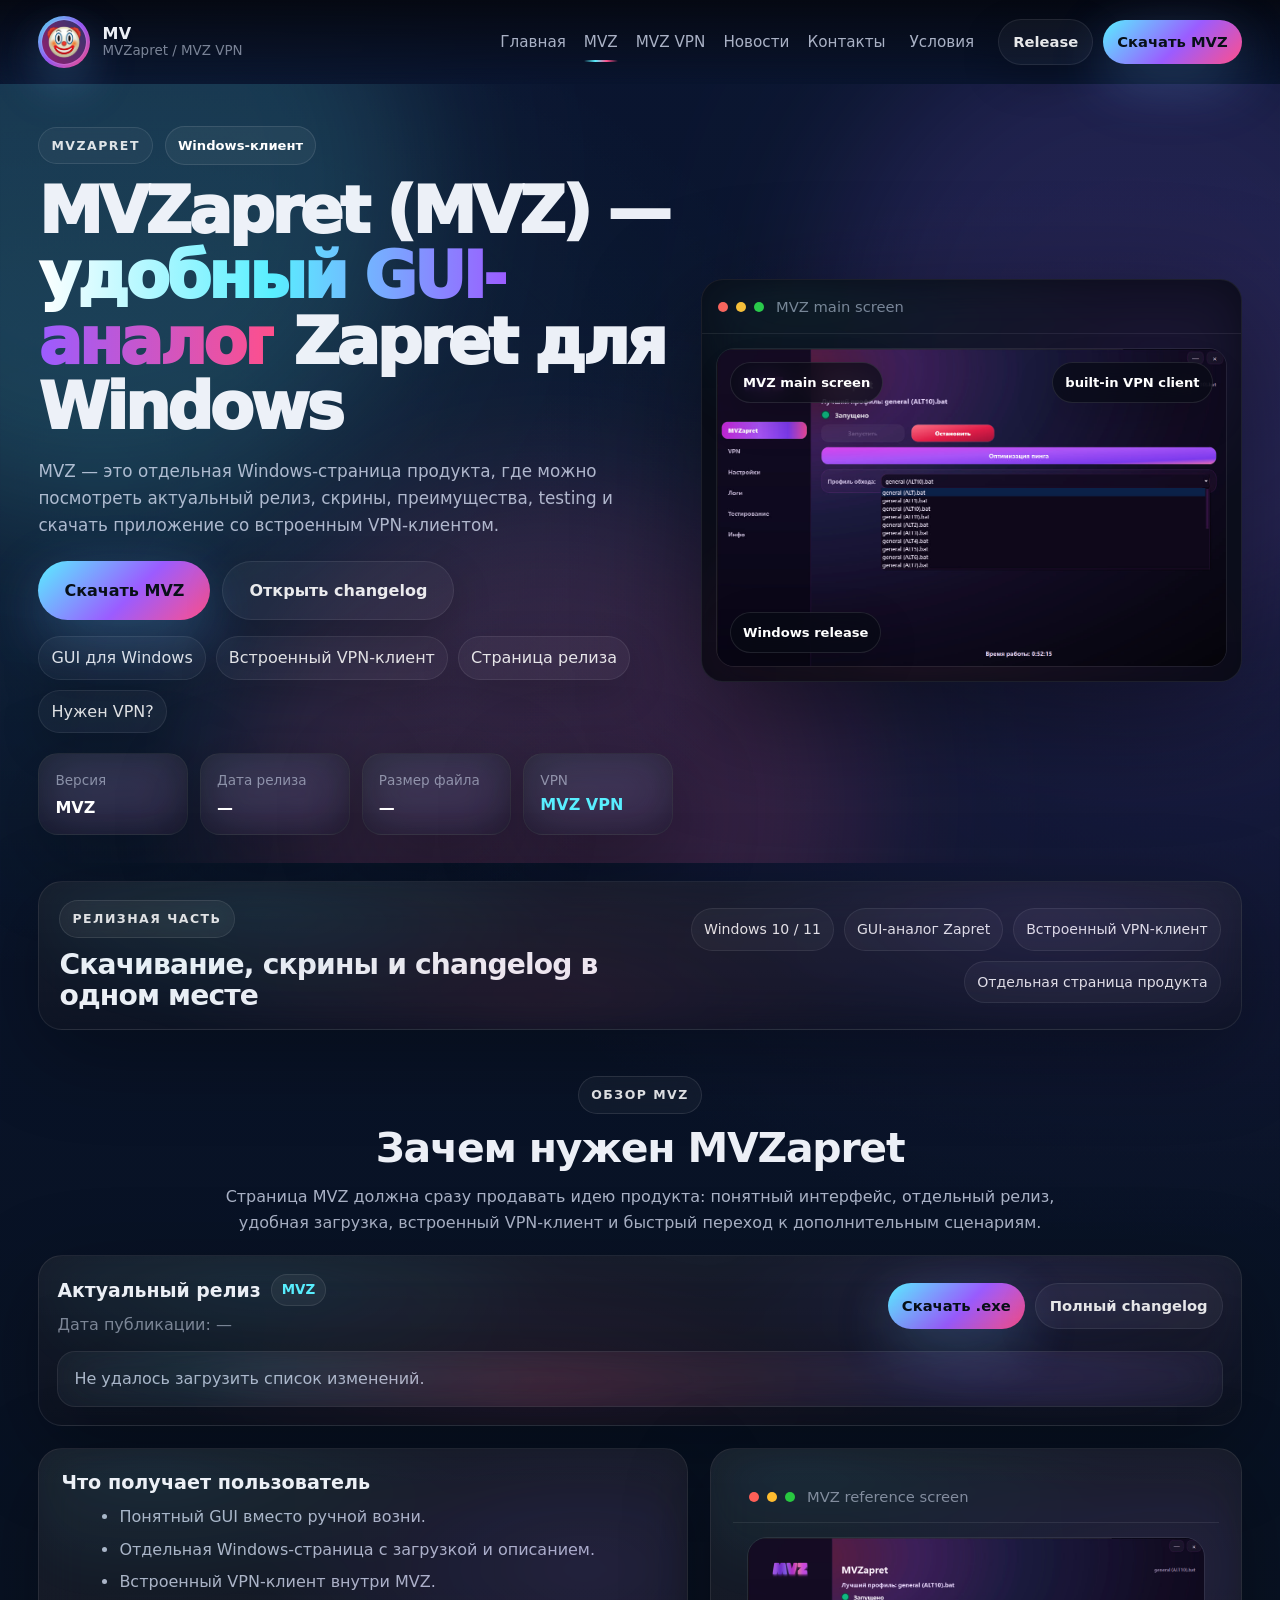
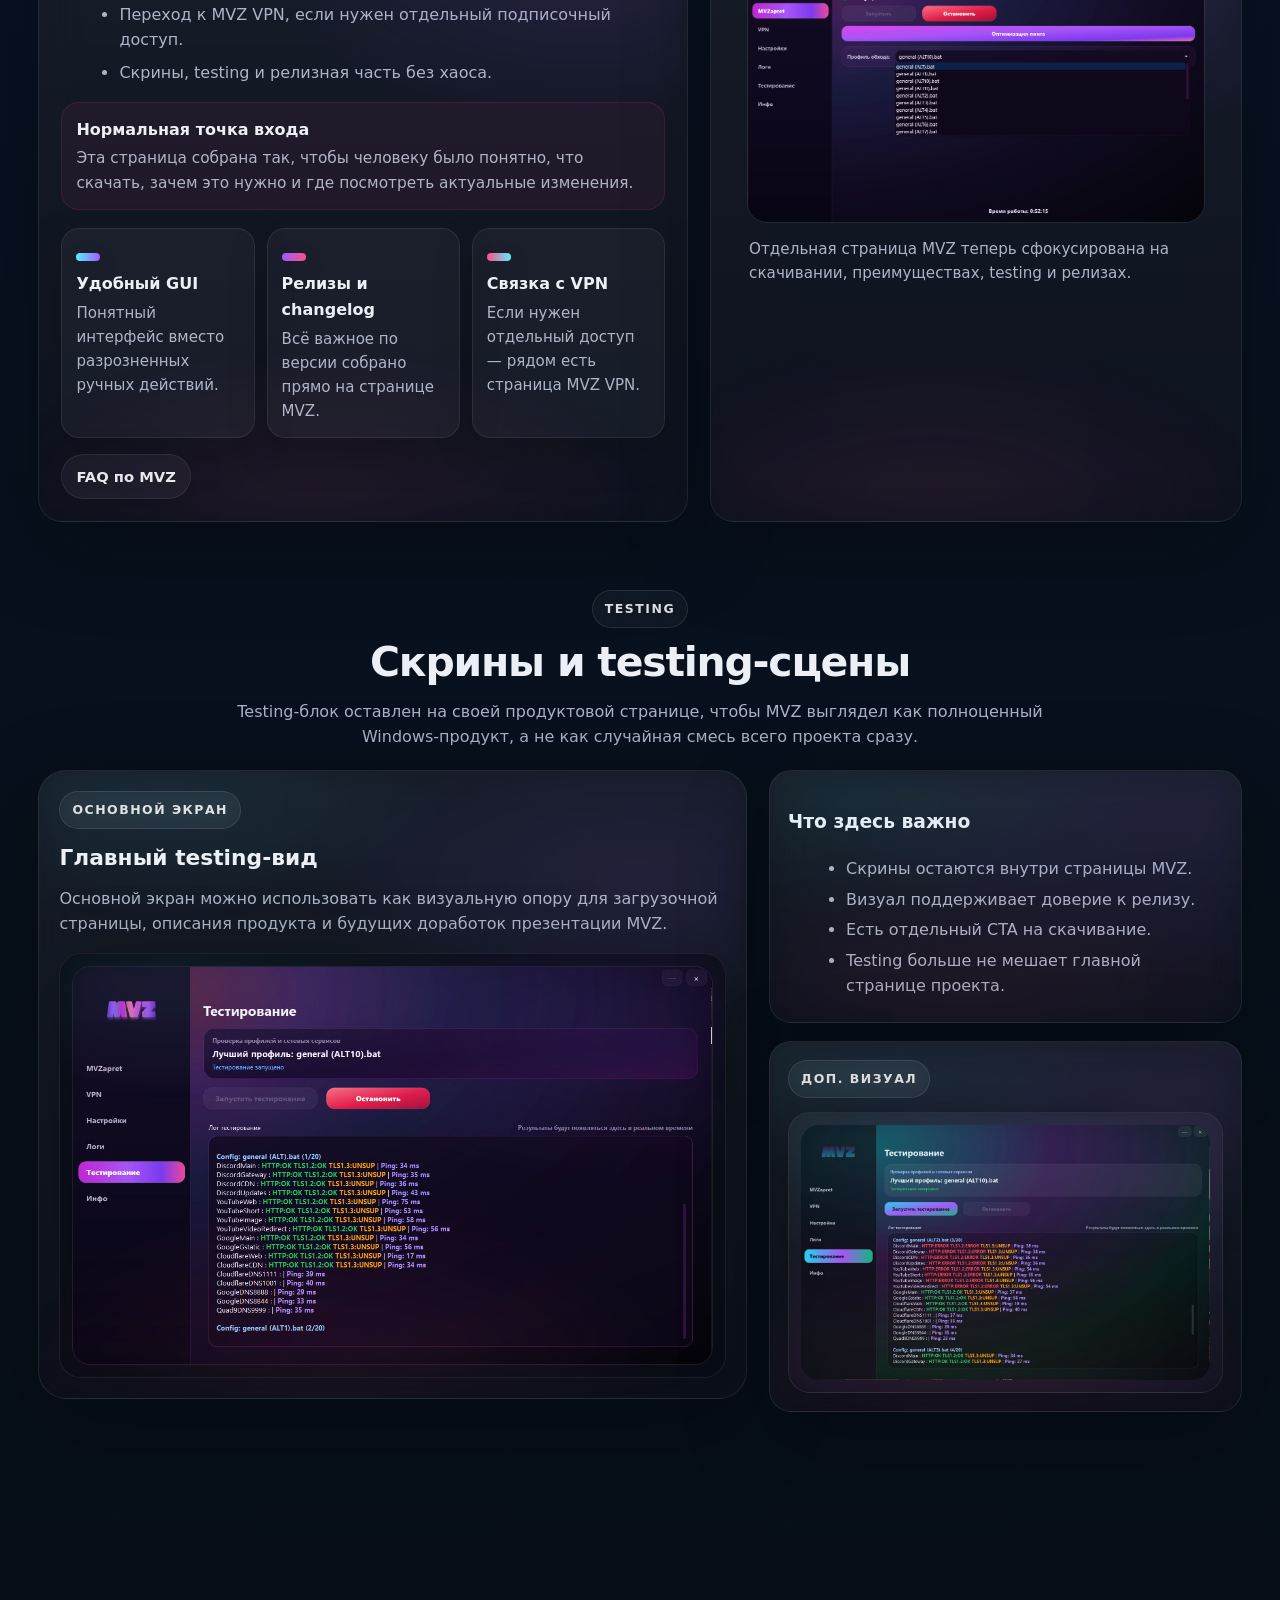
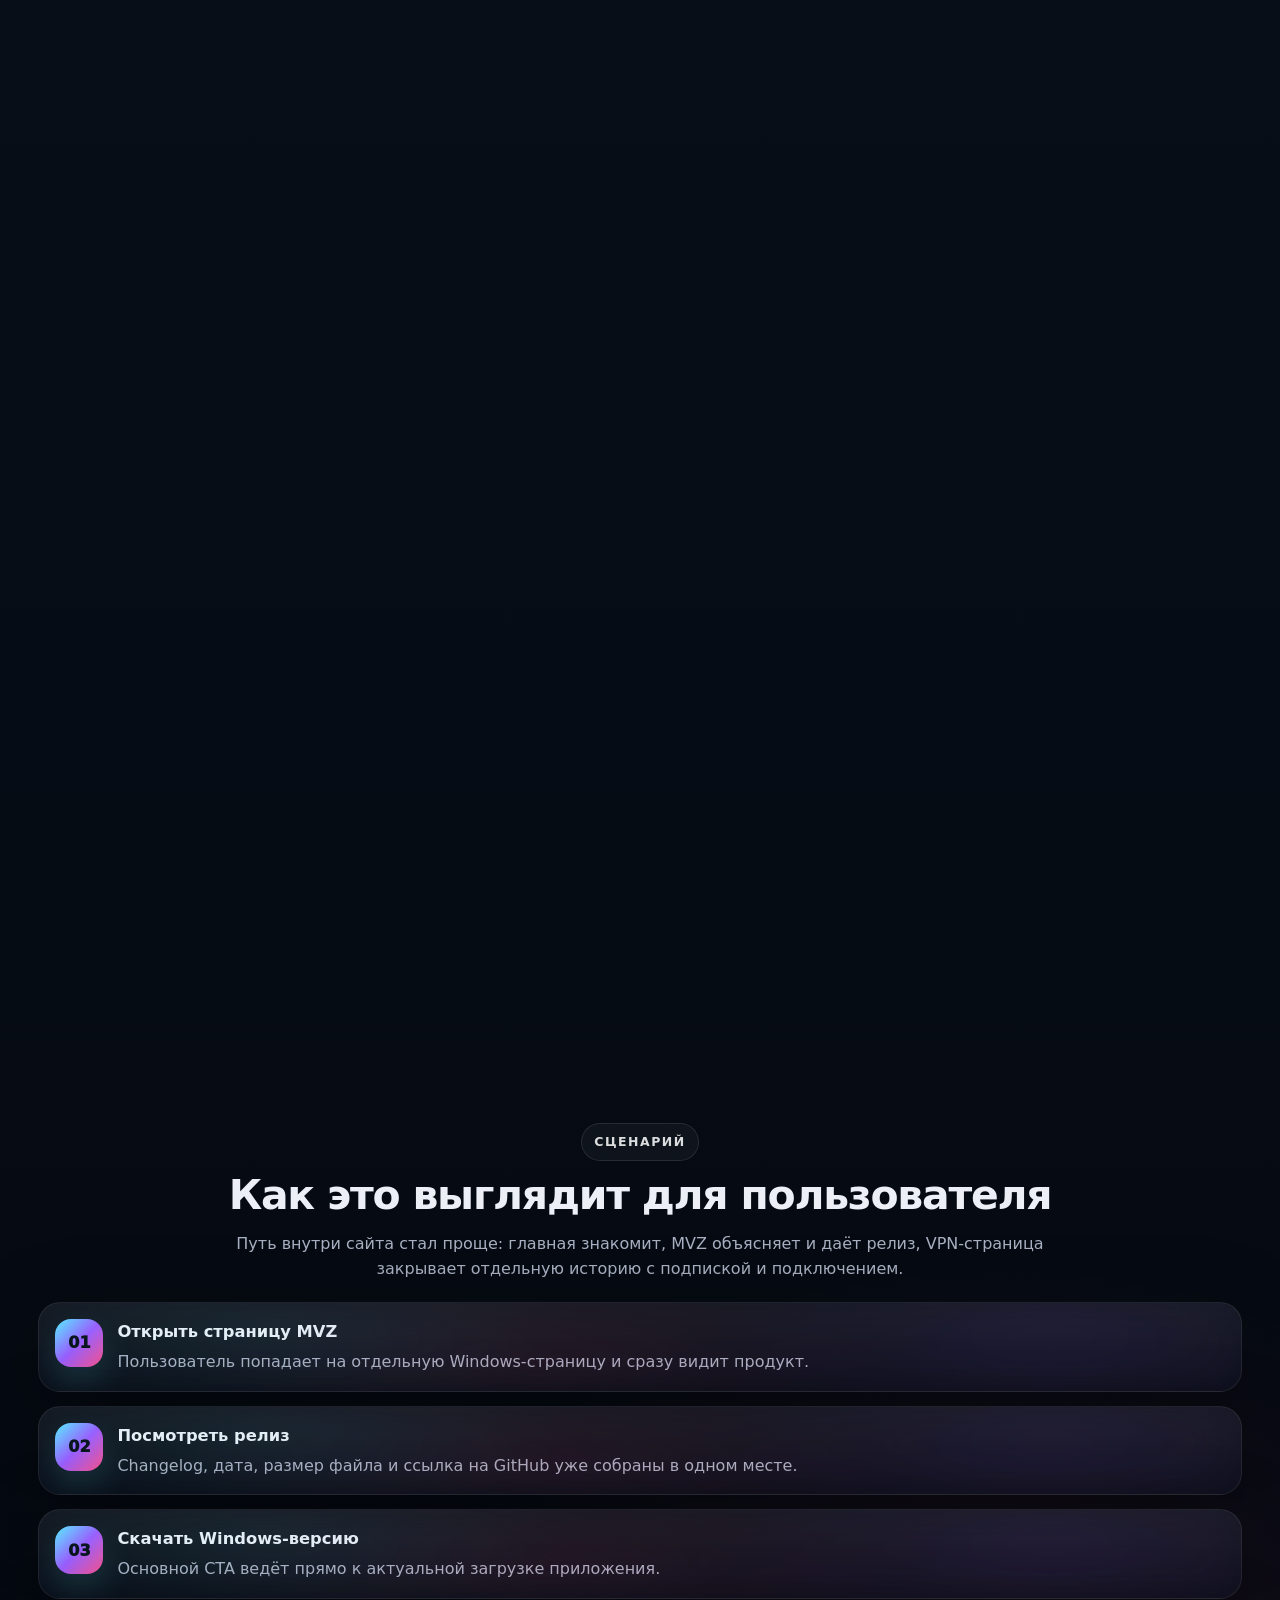
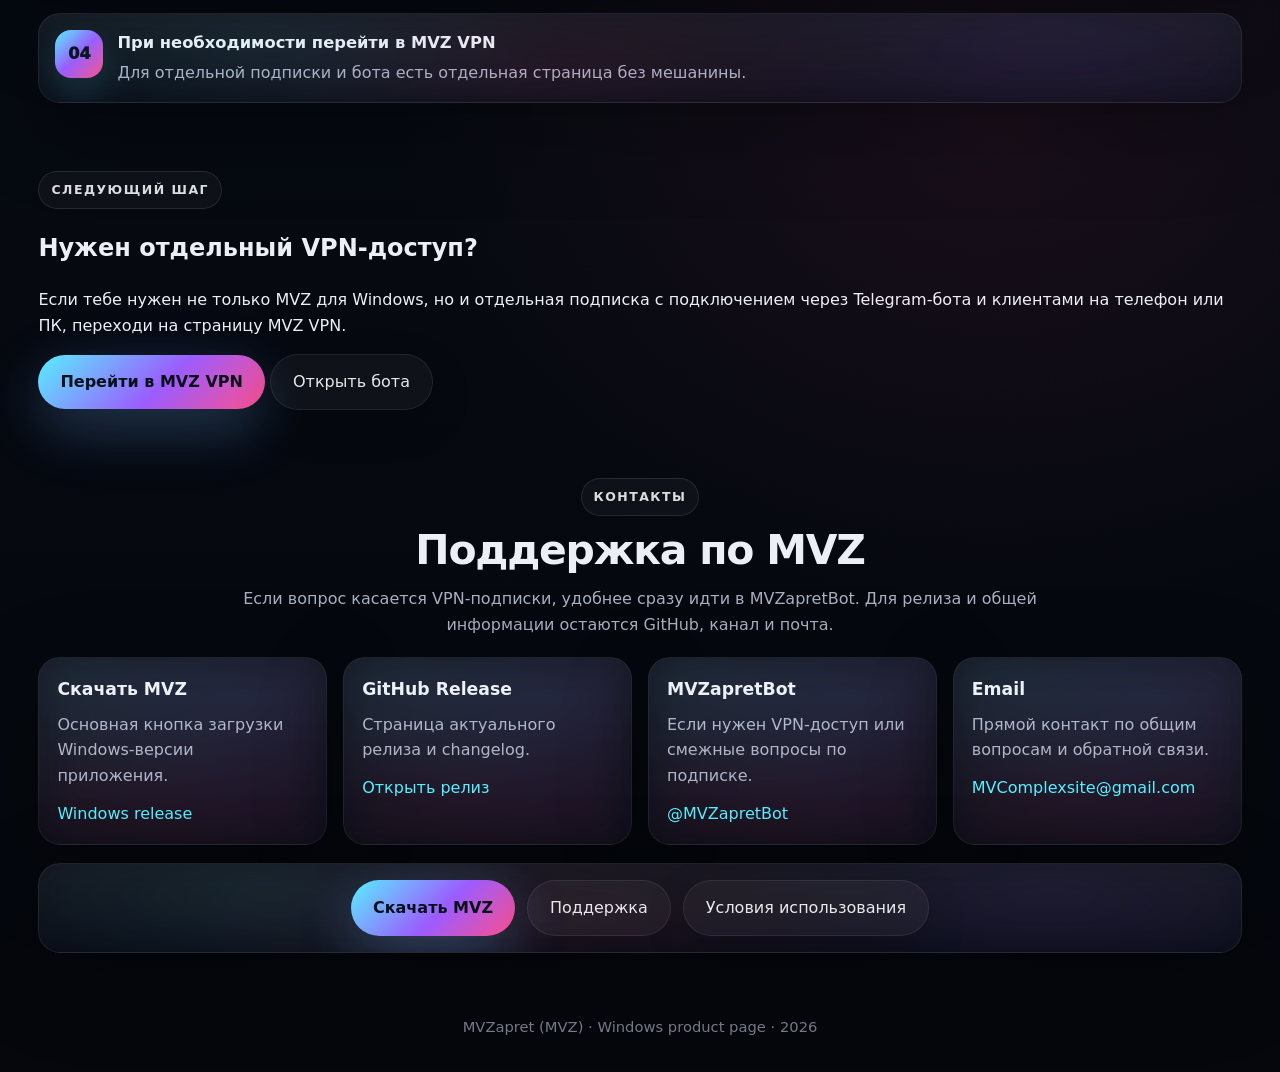
==== mvz.html @ 81f81076 "Update mvz.html" ====
<!DOCTYPE html>
<html lang="ru">
<head>
  <meta charset="UTF-8" />
  <meta name="viewport" content="width=device-width, initial-scale=1.0" />
  <title>MVZapret (MVZ) — Windows-клиент</title>
  <meta
    name="description"
    content="MVZapret (MVZ): GUI-аналог Zapret для Windows со встроенным VPN-клиентом, changelog, скринами и актуальным релизом."
  />
  <meta name="gh-owner" content="mvcomplexsite" />
  <meta name="gh-repo" content="mvcomplexsite.github.io" />
  <meta name="gh-tag" content="MVZ" />
  <meta name="gh-asset-hint" content="setup" />
  <meta name="theme-color" content="#05070d" />
  <link rel="icon" type="image/jpeg" href="assets/logo-mvz.jpg" />
  <link rel="shortcut icon" type="image/jpeg" href="assets/logo-mvz.jpg" />
  <link rel="apple-touch-icon" href="assets/logo-mvz.jpg" />
  <link rel="preconnect" href="https://api.github.com" crossorigin />
  <link rel="stylesheet" href="styles.css" />
</head>
<body class="page-mvz">
  <a class="skip-link" href="#main">К содержимому</a>

  <div class="site-bg" aria-hidden="true">
    <div class="bg-aurora aurora-a"></div>
    <div class="bg-aurora aurora-b"></div>
    <div class="bg-aurora aurora-c"></div>
    <div class="bg-grid"></div>
    <div class="bg-noise"></div>
    <div class="bg-vignette"></div>
  </div>

  <header class="nav-outer">
    <div class="container nav-shell">
      <a class="brand" href="index.html" aria-label="Сайт команды MV">
        <span class="brand-mark">
          <img src="assets/logo-mvz.jpg" alt="Логотип MV" loading="eager" />
        </span>
        <span class="brand-copy">
          <span class="brand-title">MV</span>
          <span class="brand-sub">MVZapret / MVZ VPN</span>
        </span>
      </a>

      <nav class="nav-menu" aria-label="Основная навигация">
        <a href="index.html" data-page="index.html">Главная</a>
        <a href="mvz.html" data-page="mvz.html">MVZ</a>
        <a href="vpn.html" data-page="vpn.html">MVZ VPN</a>
        <a href="index.html#news">Новости</a>
        <a href="index.html#contact">Контакты</a>
        <button class="nav-disclaimer" type="button" data-modal-open="mvz-disclaimer">Условия</button>
      </nav>

      <div class="nav-actions">
        <a class="btn ghost small js-release-link" href="https://github.com/mvcomplexsite/mvcomplexsite.github.io/releases/tag/MVZ" target="_blank" rel="noopener noreferrer">
          Release
        </a>
        <a class="btn primary small js-download" href="https://github.com/mvcomplexsite/mvcomplexsite.github.io/releases/download/MVZ/MVZSetup.exe" target="_blank" rel="noopener noreferrer">
          Скачать MVZ
        </a>
        <button
          class="nav-burger"
          type="button"
          aria-label="Открыть меню"
          aria-controls="nav-drawer"
          aria-expanded="false"
          data-drawer-open
        >
          <span class="nav-burger-lines" aria-hidden="true"></span>
        </button>
      </div>
    </div>
  </header>

  <div class="drawer" id="nav-drawer" aria-hidden="true">
    <div class="drawer-overlay" data-drawer-close></div>
    <div class="drawer-panel" role="dialog" aria-modal="true" aria-label="Меню сайта">
      <div class="drawer-head">
        <div class="drawer-brand">
          <div class="drawer-title">MVZapret</div>
          <div class="drawer-sub">Страница продукта для Windows</div>
        </div>
        <button class="drawer-close" type="button" aria-label="Закрыть меню" data-drawer-close>✕</button>
      </div>

      <div class="drawer-body">
        <a class="drawer-link" href="index.html" data-page="index.html" data-drawer-close>Главная</a>
        <a class="drawer-link" href="mvz.html" data-page="mvz.html" data-drawer-close>MVZ</a>
        <a class="drawer-link" href="vpn.html" data-page="vpn.html" data-drawer-close>MVZ VPN</a>
        <a class="drawer-link" href="index.html#news" data-drawer-close>Новости</a>
        <a class="drawer-link" href="index.html#contact" data-drawer-close>Контакты</a>

        <div class="drawer-meta">
          <div class="drawer-meta-row">
            <span class="drawer-meta-k">Версия</span>
            <b class="drawer-meta-v" id="release-version-drawer">MVZ</b>
          </div>
          <div class="drawer-meta-row">
            <span class="drawer-meta-k">Дата</span>
            <b class="drawer-meta-v" id="release-date-drawer">—</b>
          </div>
          <div class="drawer-meta-row">
            <span class="drawer-meta-k">Размер</span>
            <b class="drawer-meta-v" id="release-size-drawer">—</b>
          </div>
        </div>

        <div class="drawer-buttons">
          <a
            class="btn primary drawer-download js-download"
            href="https://github.com/mvcomplexsite/mvcomplexsite.github.io/releases/download/MVZ/MVZSetup.exe"
            target="_blank"
            rel="noopener noreferrer"
          >
            Скачать Windows-версию
          </a>
          <button class="btn ghost" type="button" data-modal-open="mvz-changelog" data-drawer-close>
            Changelog
          </button>
          <button class="btn ghost" type="button" data-modal-open="mvz-support" data-drawer-close>
            Поддержка
          </button>
        </div>
      </div>
    </div>
  </div>

  <div class="sticky-cta" id="sticky-cta" aria-hidden="true">
    <div class="container sticky-cta-inner">
      <button class="sticky-close" type="button" aria-label="Скрыть панель">✕</button>

      <div class="sticky-copy">
        <div class="sticky-title">MVZapret для Windows</div>
        <div class="sticky-meta">
          <span class="sticky-pill">Windows 10 / 11</span>
          <span class="sticky-sep">•</span>
          <span class="sticky-meta-text">Версия: <b id="release-version-cta">MVZ</b></span>
          <span class="sticky-sep">•</span>
          <span class="sticky-meta-text">Дата: <b id="release-date-cta">—</b></span>
        </div>
      </div>

      <div class="sticky-actions">
        <a
          class="btn primary small js-download"
          href="https://github.com/mvcomplexsite/mvcomplexsite.github.io/releases/download/MVZ/MVZSetup.exe"
          target="_blank"
          rel="noopener noreferrer"
        >
          Скачать MVZ
        </a>
        <button class="btn ghost small" type="button" data-modal-open="mvz-changelog">Changelog</button>
      </div>
    </div>
  </div>

  <main id="main">
    <section class="hero product-hero">
      <div class="hero-blobs" aria-hidden="true">
        <div class="blob blob-a"></div>
        <div class="blob blob-b"></div>
        <div class="blob blob-c"></div>
      </div>

      <div class="container hero-grid reveal" id="hero-sentinel">
        <div class="hero-copy">
          <div class="hero-topline">
            <span class="eyebrow">MVZapret</span>
            <span class="hero-badge">Windows-клиент</span>
          </div>

          <h1 class="hero-title">
            MVZapret (MVZ) —
            <span>удобный GUI-аналог</span>
            Zapret для Windows
          </h1>

          <p class="hero-text">
            MVZ — это отдельная Windows-страница продукта, где можно посмотреть актуальный релиз, скрины,
            преимущества, testing и скачать приложение со встроенным VPN-клиентом.
          </p>

          <div class="hero-actions">
            <a
              class="btn primary big js-download"
              href="https://github.com/mvcomplexsite/mvcomplexsite.github.io/releases/download/MVZ/MVZSetup.exe"
              target="_blank"
              rel="noopener noreferrer"
            >
              Скачать MVZ
            </a>
            <button class="btn ghost big" type="button" data-modal-open="mvz-changelog">Открыть changelog</button>
          </div>

          <div class="hero-trust" aria-label="Краткая информация">
            <span class="trust-chip">GUI для Windows</span>
            <span class="trust-chip">Встроенный VPN-клиент</span>
            <a
              class="trust-chip action js-release-link"
              href="https://github.com/mvcomplexsite/mvcomplexsite.github.io/releases/tag/MVZ"
              target="_blank"
              rel="noopener noreferrer"
            >
              Страница релиза
            </a>
            <a class="trust-chip action" href="vpn.html">Нужен VPN?</a>
          </div>

          <div class="kpi-grid" aria-label="Информация о релизе">
            <div class="kpi-card">
              <div class="kpi-k">Версия</div>
              <div class="kpi-v" id="release-version">MVZ</div>
            </div>
            <div class="kpi-card">
              <div class="kpi-k">Дата релиза</div>
              <div class="kpi-v" id="release-date">—</div>
            </div>
            <div class="kpi-card">
              <div class="kpi-k">Размер файла</div>
              <div class="kpi-v" id="release-size">—</div>
            </div>
            <div class="kpi-card">
              <div class="kpi-k">VPN</div>
              <a class="kpi-v link" href="vpn.html">MVZ VPN</a>
            </div>
          </div>
        </div>

        <div class="hero-media">
          <div class="hero-window frame">
            <div class="hero-window-top">
              <span class="dot red"></span>
              <span class="dot yellow"></span>
              <span class="dot green"></span>
              <span class="hero-window-title">MVZ main screen</span>
            </div>

            <div class="hero-window-body">
              <img
                src="assets/mvz-screen-home.jpg"
                alt="Главный экран MVZapret"
                loading="eager"
              />
              <div class="floating-chip fc-1">MVZ main screen</div>
              <div class="floating-chip fc-2">built-in VPN client</div>
              <div class="floating-chip fc-3">Windows release</div>
            </div>
          </div>
        </div>
      </div>
    </section>

    <section class="section section-tight">
      <div class="container">
        <div class="launch-strip reveal">
          <div class="launch-copy">
            <div class="section-label">релизная часть</div>
            <h2 class="section-title small">Скачивание, скрины и changelog в одном месте</h2>
          </div>
          <div class="launch-tags">
            <span>Windows 10 / 11</span>
            <span>GUI-аналог Zapret</span>
            <span>Встроенный VPN-клиент</span>
            <span>Отдельная страница продукта</span>
          </div>
        </div>
      </div>
    </section>

    <section class="section" id="overview">
      <div class="container">
        <div class="section-head reveal">
          <div class="section-label">обзор MVZ</div>
          <h2 class="section-title">Зачем нужен MVZapret</h2>
          <p class="section-subtitle">
            Страница MVZ должна сразу продавать идею продукта: понятный интерфейс, отдельный релиз, удобная
            загрузка, встроенный VPN-клиент и быстрый переход к дополнительным сценариям.
          </p>
        </div>

        <div class="changelog reveal">
          <div class="changelog-head">
            <div class="changelog-copy">
              <div class="changelog-title">
                Актуальный релиз
                <span class="release-badge" id="release-version-2">MVZ</span>
              </div>
              <div class="changelog-sub">
                Дата публикации: <span id="release-date-2">—</span>
              </div>
            </div>

            <div class="changelog-actions">
              <a
                class="btn primary small js-download"
                href="https://github.com/mvcomplexsite/mvcomplexsite.github.io/releases/download/MVZ/MVZSetup.exe"
                target="_blank"
                rel="noopener noreferrer"
              >
                Скачать .exe
              </a>
              <button class="btn ghost small" type="button" data-modal-open="mvz-changelog">
                Полный changelog
              </button>
            </div>
          </div>

          <div class="release-notes compact" id="release-notes-preview">
            <div class="notes-skeleton"></div>
            <div class="notes-skeleton"></div>
            <div class="notes-skeleton"></div>
          </div>
        </div>

        <div class="grid-2 reveal">
          <article class="card glass">
            <h3>Что получает пользователь</h3>
            <ul class="list">
              <li>Понятный GUI вместо ручной возни.</li>
              <li>Отдельная Windows-страница с загрузкой и описанием.</li>
              <li>Встроенный VPN-клиент внутри MVZ.</li>
              <li>Переход к MVZ VPN, если нужен отдельный подписочный доступ.</li>
              <li>Скрины, testing и релизная часть без хаоса.</li>
            </ul>

            <div class="callout">
              <div class="callout-title">Нормальная точка входа</div>
              <div class="callout-text">
                Эта страница собрана так, чтобы человеку было понятно, что скачать, зачем это нужно и где
                посмотреть актуальные изменения.
              </div>
            </div>

            <div class="feature-grid">
              <div class="feature">
                <div class="feature-ico" aria-hidden="true"><span class="ico"></span></div>
                <div class="feature-t">Удобный GUI</div>
                <div class="feature-d">Понятный интерфейс вместо разрозненных ручных действий.</div>
              </div>

              <div class="feature">
                <div class="feature-ico" aria-hidden="true"><span class="ico alt"></span></div>
                <div class="feature-t">Релизы и changelog</div>
                <div class="feature-d">Всё важное по версии собрано прямо на странице MVZ.</div>
              </div>

              <div class="feature">
                <div class="feature-ico" aria-hidden="true"><span class="ico pink"></span></div>
                <div class="feature-t">Связка с VPN</div>
                <div class="feature-d">Если нужен отдельный доступ — рядом есть страница MVZ VPN.</div>
              </div>
            </div>

            <div class="faq-cta">
              <button class="btn ghost small" type="button" data-modal-open="mvz-faq">FAQ по MVZ</button>
            </div>
          </article>

          <article class="card glass panel-shot">
            <div class="panel-shot-head">
              <span class="dot red"></span>
              <span class="dot yellow"></span>
              <span class="dot green"></span>
              <span class="panel-shot-title">MVZ reference screen</span>
            </div>
            <div class="panel-shot-body">
              <img
                src="assets/mvz-screen-home.jpg"
                alt="Скрин MVZapret"
                loading="lazy"
              />
            </div>
            <div class="panel-shot-foot">
              Отдельная страница MVZ теперь сфокусирована на скачивании, преимуществах, testing и релизах.
            </div>
          </article>
        </div>
      </div>
    </section>

    <section class="section" id="testing">
      <div class="container">
        <div class="section-head reveal">
          <div class="section-label">testing</div>
          <h2 class="section-title">Скрины и testing-сцены</h2>
          <p class="section-subtitle">
            Testing-блок оставлен на своей продуктовой странице, чтобы MVZ выглядел как полноценный
            Windows-продукт, а не как случайная смесь всего проекта сразу.
          </p>
        </div>

        <div class="testing-layout reveal">
          <article class="testing-main">
            <div class="testing-copy">
              <span class="screen-kicker">основной экран</span>
              <h3>Главный testing-вид</h3>
              <p>
                Основной экран можно использовать как визуальную опору для загрузочной страницы, описания
                продукта и будущих доработок презентации MVZ.
              </p>
            </div>

            <div class="frame testing-frame">
              <img
                src="assets/mvz-screen-testing-main.jpg"
                alt="Основной testing-экран MVZ"
                loading="lazy"
              />
            </div>
          </article>

          <aside class="testing-side">
            <article class="mini-card">
              <h3>Что здесь важно</h3>
              <ul class="list compact">
                <li>Скрины остаются внутри страницы MVZ.</li>
                <li>Визуал поддерживает доверие к релизу.</li>
                <li>Есть отдельный CTA на скачивание.</li>
                <li>Testing больше не мешает главной странице проекта.</li>
              </ul>
            </article>

            <article class="mini-card visual-mini">
              <div class="visual-mini-top">
                <span class="screen-kicker">доп. визуал</span>
              </div>
              <div class="frame">
                <img
                  src="assets/mvz-screen-testing-purple.jpg"
                  alt="Дополнительный testing-экран MVZ"
                  loading="lazy"
                />
              </div>
            </article>
          </aside>
        </div>
      </div>
    </section>

    <section class="section" id="visuals">
      <div class="container">
        <div class="section-head reveal">
          <div class="section-label">скрины</div>
          <h2 class="section-title">Визуальная часть продукта</h2>
          <p class="section-subtitle">
            Этот блок можно дальше спокойно редактировать и наращивать без влияния на главную и VPN-страницу.
          </p>
        </div>

        <div class="visual-grid reveal">
          <article class="visual-card">
            <div class="visual-head">
              <span class="visual-title">Главный экран MVZ</span>
            </div>
            <div class="frame visual-frame">
              <img src="assets/mvz-screen-home.jpg" alt="Главный экран MVZ" loading="lazy" />
            </div>
            <p class="visual-text">Подходит для первого впечатления, загрузочного экрана и основного product-блока.</p>
          </article>

          <article class="visual-card">
            <div class="visual-head">
              <span class="visual-title">Testing screen</span>
            </div>
            <div class="frame visual-frame">
              <img
                src="assets/mvz-screen-testing-main.jpg"
                alt="Testing screen MVZ"
                loading="lazy"
              />
            </div>
            <p class="visual-text">Хорошо раскрывает продукт как рабочее приложение, а не просто страницу загрузки.</p>
          </article>

          <article class="visual-card">
            <div class="visual-head">
              <span class="visual-title">Дополнительный ракурс</span>
            </div>
            <div class="frame visual-frame">
              <img
                src="assets/mvz-screen-testing-purple.jpg"
                alt="Дополнительный экран MVZ"
                loading="lazy"
              />
            </div>
            <p class="visual-text">Можно использовать как вторичную сцену, чтобы страница выглядела насыщеннее.</p>
          </article>

          <article class="visual-card">
            <div class="visual-head">
              <span class="visual-title">Связка с VPN</span>
            </div>
            <div class="frame visual-frame">
              <img src="assets/mvz-screen-vpn.jpg" alt="Связка MVZ и VPN" loading="lazy" />
            </div>
            <p class="visual-text">Если нужен отдельный подписочный доступ, на соседней странице уже есть MVZ VPN.</p>
          </article>
        </div>
      </div>
    </section>

    <section class="section" id="flow">
      <div class="container reveal">
        <div class="section-head">
          <div class="section-label">сценарий</div>
          <h2 class="section-title">Как это выглядит для пользователя</h2>
          <p class="section-subtitle">
            Путь внутри сайта стал проще: главная знакомит, MVZ объясняет и даёт релиз, VPN-страница закрывает
            отдельную историю с подпиской и подключением.
          </p>
        </div>

        <div class="timeline">
          <div class="t-item">
            <div class="t-n">01</div>
            <div class="t-b">
              <div class="t-t">Открыть страницу MVZ</div>
              <div class="t-d">Пользователь попадает на отдельную Windows-страницу и сразу видит продукт.</div>
            </div>
          </div>

          <div class="t-item">
            <div class="t-n">02</div>
            <div class="t-b">
              <div class="t-t">Посмотреть релиз</div>
              <div class="t-d">Changelog, дата, размер файла и ссылка на GitHub уже собраны в одном месте.</div>
            </div>
          </div>

          <div class="t-item">
            <div class="t-n">03</div>
            <div class="t-b">
              <div class="t-t">Скачать Windows-версию</div>
              <div class="t-d">Основной CTA ведёт прямо к актуальной загрузке приложения.</div>
            </div>
          </div>

          <div class="t-item">
            <div class="t-n">04</div>
            <div class="t-b">
              <div class="t-t">При необходимости перейти в MVZ VPN</div>
              <div class="t-d">Для отдельной подписки и бота есть отдельная страница без мешанины.</div>
            </div>
          </div>
        </div>
      </div>
    </section>

    <section class="section bridge-section">
      <div class="container">
        <div class="bridge-card reveal">
          <div class="bridge-copy">
            <span class="screen-kicker">следующий шаг</span>
            <h2>Нужен отдельный VPN-доступ?</h2>
            <p>
              Если тебе нужен не только MVZ для Windows, но и отдельная подписка с подключением через
              Telegram-бота и клиентами на телефон или ПК, переходи на страницу MVZ VPN.
            </p>
          </div>

          <div class="bridge-actions">
            <a class="btn primary" href="vpn.html">Перейти в MVZ VPN</a>
            <a
              class="btn ghost"
              href="https://t.me/MVZapretBot"
              target="_blank"
              rel="noopener noreferrer"
            >
              Открыть бота
            </a>
          </div>
        </div>
      </div>
    </section>

    <section class="section" id="contact">
      <div class="container">
        <div class="section-head reveal">
          <div class="section-label">контакты</div>
          <h2 class="section-title">Поддержка по MVZ</h2>
          <p class="section-subtitle">
            Если вопрос касается VPN-подписки, удобнее сразу идти в MVZapretBot. Для релиза и общей информации
            остаются GitHub, канал и почта.
          </p>
        </div>

        <div class="contacts-grid reveal">
          <article class="contact-card">
            <h3>Скачать MVZ</h3>
            <p>Основная кнопка загрузки Windows-версии приложения.</p>
            <a
              class="js-download"
              href="https://github.com/mvcomplexsite/mvcomplexsite.github.io/releases/download/MVZ/MVZSetup.exe"
              target="_blank"
              rel="noopener noreferrer"
            >
              Windows release
            </a>
          </article>

          <article class="contact-card">
            <h3>GitHub Release</h3>
            <p>Страница актуального релиза и changelog.</p>
            <a
              class="js-release-link"
              href="https://github.com/mvcomplexsite/mvcomplexsite.github.io/releases/tag/MVZ"
              target="_blank"
              rel="noopener noreferrer"
            >
              Открыть релиз
            </a>
          </article>

          <article class="contact-card">
            <h3>MVZapretBot</h3>
            <p>Если нужен VPN-доступ или смежные вопросы по подписке.</p>
            <a href="https://t.me/MVZapretBot" target="_blank" rel="noopener noreferrer">@MVZapretBot</a>
          </article>

          <article class="contact-card">
            <h3>Email</h3>
            <p>Прямой контакт по общим вопросам и обратной связи.</p>
            <a href="mailto:MVComplexsite@gmail.com">MVComplexsite@gmail.com</a>
          </article>
        </div>

        <div class="contact-actions reveal">
          <a
            class="btn primary js-download"
            href="https://github.com/mvcomplexsite/mvcomplexsite.github.io/releases/download/MVZ/MVZSetup.exe"
            target="_blank"
            rel="noopener noreferrer"
          >
            Скачать MVZ
          </a>
          <button class="btn ghost" type="button" data-modal-open="mvz-support">Поддержка</button>
          <button class="btn ghost" type="button" data-modal-open="mvz-disclaimer">Условия использования</button>
        </div>
      </div>
    </section>
  </main>

  <footer class="footer">
    <div class="footer-inner container">
      <span>MVZapret (MVZ) · Windows product page · 2026</span>
    </div>
  </footer>

  <div class="modal" id="mvz-changelog" aria-hidden="true">
    <div class="modal-overlay" data-modal-close></div>
    <div class="modal-card" role="dialog" aria-modal="true" aria-labelledby="mvz-changelog-title">
      <button class="modal-close" type="button" data-modal-close aria-label="Закрыть">✕</button>
      <h3 class="modal-title" id="mvz-changelog-title">
        Changelog
        <span class="modal-badge" id="release-version-3">MVZ</span>
      </h3>
      <p class="modal-sub">Полный список изменений по актуальному релизу.</p>

      <div class="modal-actions">
        <a
          class="btn primary small js-release-link"
          href="https://github.com/mvcomplexsite/mvcomplexsite.github.io/releases/tag/MVZ"
          target="_blank"
          rel="noopener noreferrer"
        >
          Открыть GitHub Release
        </a>
        <button class="btn ghost small" type="button" data-modal-close>Закрыть</button>
      </div>

      <div class="release-notes" id="release-notes-full">
        <div class="notes-skeleton"></div>
        <div class="notes-skeleton"></div>
        <div class="notes-skeleton"></div>
        <div class="notes-skeleton"></div>
      </div>
    </div>
  </div>

  <div class="modal" id="mvz-faq" aria-hidden="true">
    <div class="modal-overlay" data-modal-close></div>
    <div class="modal-card" role="dialog" aria-modal="true" aria-labelledby="mvz-faq-title">
      <button class="modal-close" type="button" data-modal-close aria-label="Закрыть">✕</button>
      <h3 class="modal-title" id="mvz-faq-title">FAQ по MVZ</h3>
      <p class="modal-sub">Короткие ответы по странице MVZapret.</p>

      <div class="faq-list">
        <div class="faq-row">
          <div class="faq-q">Что это за страница?</div>
          <div class="faq-a">Это отдельная продуктовая страница MVZapret для Windows, без смешивания с новостями и VPN-подпиской.</div>
        </div>

        <div class="faq-row">
          <div class="faq-q">Что здесь можно сделать?</div>
          <div class="faq-a">Посмотреть скрины, увидеть changelog, открыть релиз и скачать актуальную Windows-версию MVZ.</div>
        </div>

        <div class="faq-row">
          <div class="faq-q">А если нужен VPN-доступ?</div>
          <div class="faq-a">Для этого есть отдельная страница MVZ VPN и бот @MVZapretBot.</div>
        </div>

        <div class="faq-row">
          <div class="faq-q">Где брать обновления?</div>
          <div class="faq-a">Через GitHub Release и Telegram-канал проекта.</div>
        </div>
      </div>

      <div class="modal-actions">
        <button class="btn ghost small" type="button" data-modal-close>Закрыть</button>
      </div>
    </div>
  </div>

  <div class="modal" id="mvz-disclaimer" aria-hidden="true">
    <div class="modal-overlay" data-modal-close></div>
    <div class="modal-card" role="dialog" aria-modal="true" aria-labelledby="mvz-disclaimer-title">
      <button class="modal-close" type="button" data-modal-close aria-label="Закрыть">✕</button>
      <h3 class="modal-title" id="mvz-disclaimer-title">Условия использования</h3>
      <p class="modal-sub">
        Перед использованием MVZapret и связанных сервисов ознакомьтесь с базовыми условиями.
      </p>

      <ol class="modal-list">
        <li>
          <b>Правомерность использования.</b><br />
          Пользователь самостоятельно определяет допустимость использования ПО и сервисов проекта в своей
          стране, сети, организации и у своего провайдера.
        </li>
        <li>
          <b>Технические ограничения.</b><br />
          Работа приложения может зависеть от версии Windows, драйверов, DNS, провайдера, политики сети и
          стороннего программного обеспечения.
        </li>
        <li>
          <b>Ответственность пользователя.</b><br />
          Пользователь несёт ответственность за способ применения программного обеспечения, сторонних
          конфигураций и результатов использования на своём устройстве.
        </li>
        <li>
          <b>Доступность функций.</b><br />
          Отдельные возможности могут меняться, временно отключаться или дорабатываться без предварительного
          уведомления.
        </li>
        <li>
          <b>Формат предоставления.</b><br />
          Продукт и связанная информация предоставляются “как есть”, без обещания абсолютной непрерывности
          работы и совместимости со всеми сценариями.
        </li>
      </ol>

      <div class="modal-actions">
        <button class="btn primary small" type="button" data-accept-disclaimer>Принять</button>
        <button class="btn ghost small" type="button" data-modal-close>Закрыть</button>
      </div>
    </div>
  </div>

  <div class="modal" id="mvz-support" aria-hidden="true">
    <div class="modal-overlay" data-modal-close></div>
    <div class="modal-card" role="dialog" aria-modal="true" aria-labelledby="mvz-support-title">
      <button class="modal-close" type="button" data-modal-close aria-label="Закрыть">✕</button>
      <h3 class="modal-title" id="mvz-support-title">Поддержка</h3>
      <p class="modal-sub">Куда идти по вопросам MVZ и смежных сервисов.</p>

      <div class="faq-list">
        <div class="faq-row">
          <div class="faq-q">По VPN-подписке</div>
          <div class="faq-a">Основной путь — @MVZapretBot и страница MVZ VPN.</div>
        </div>

        <div class="faq-row">
          <div class="faq-q">По релизу и загрузке MVZ</div>
          <div class="faq-a">Сначала проверь GitHub Release и актуальный changelog на этой странице.</div>
        </div>

        <div class="faq-row">
          <div class="faq-q">Прямой контакт</div>
          <div class="faq-a">Если нужен отдельный контакт, используй почту MVComplexsite@gmail.com.</div>
        </div>
      </div>

      <div class="modal-actions">
        <a class="btn primary small" href="https://t.me/MVZapretBot" target="_blank" rel="noopener noreferrer">
          Открыть бота
        </a>
        <a class="btn ghost small" href="mailto:MVComplexsite@gmail.com">Написать на почту</a>
        <button class="btn ghost small" type="button" data-modal-close>Закрыть</button>
      </div>
    </div>
  </div>

  <script>
    const q = (sel, root = document) => root.querySelector(sel);
    const qa = (sel, root = document) => Array.from(root.querySelectorAll(sel));

    (() => {
      const items = qa(".reveal");
      if (!items.length) return;

      const io = new IntersectionObserver(
        (entries) => {
          entries.forEach((entry) => {
            if (!entry.isIntersecting) return;
            entry.target.classList.add("is-visible");
            io.unobserve(entry.target);
          });
        },
        { threshold: 0.12 }
      );

      items.forEach((item) => io.observe(item));
    })();

    (() => {
      const header = q(".nav-outer");
      if (!header) return;

      const onScroll = () => header.classList.toggle("is-scrolled", window.scrollY > 10);
      onScroll();
      window.addEventListener("scroll", onScroll, { passive: true });
    })();

    (() => {
      const page = (location.pathname.split("/").pop() || "index.html").toLowerCase();
      qa("[data-page]").forEach((link) => {
        const target = (link.getAttribute("data-page") || "").toLowerCase();
        if (target === page) link.classList.add("is-active");
      });
    })();

    (() => {
      const drawer = q("#nav-drawer");
      const openBtn = q("[data-drawer-open]");
      if (!drawer || !openBtn) return;

      const body = document.body;

      const closeDrawer = () => {
        drawer.classList.remove("is-open");
        drawer.setAttribute("aria-hidden", "true");
        openBtn.setAttribute("aria-expanded", "false");
        body.classList.remove("drawer-open");
      };

      const openDrawer = () => {
        drawer.classList.add("is-open");
        drawer.setAttribute("aria-hidden", "false");
        openBtn.setAttribute("aria-expanded", "true");
        body.classList.add("drawer-open");
        const first = q("a, button", drawer);
        if (first) first.focus();
      };

      openBtn.addEventListener("click", () => {
        const expanded = openBtn.getAttribute("aria-expanded") === "true";
        if (expanded) closeDrawer();
        else openDrawer();
      });

      drawer.addEventListener("click", (e) => {
        if (e.target.closest("[data-drawer-close]")) closeDrawer();
      });

      document.addEventListener("keydown", (e) => {
        if (e.key === "Escape") closeDrawer();
      });
    })();

    (() => {
      const body = document.body;
      let lastActive = null;

      const getFocusable = (root) =>
        qa('a[href], button:not([disabled]), textarea, input, select, [tabindex]:not([tabindex="-1"])', root);

      const closeModal = (modal) => {
        if (!modal) return;
        modal.classList.remove("is-open");
        modal.setAttribute("aria-hidden", "true");
        body.classList.remove("modal-open");
        if (modal._onKey) {
          document.removeEventListener("keydown", modal._onKey);
          modal._onKey = null;
        }
        if (lastActive && typeof lastActive.focus === "function") lastActive.focus();
        lastActive = null;
      };

      const openModal = (id) => {
        const modal = document.getElementById(id);
        if (!modal) return;

        qa(".modal.is-open").forEach((item) => closeModal(item));

        lastActive = document.activeElement;
        modal.classList.add("is-open");
        modal.setAttribute("aria-hidden", "false");
        body.classList.add("modal-open");

        const focusables = getFocusable(modal);
        if (focusables[0]) focusables[0].focus();

        const onKey = (e) => {
          if (e.key === "Escape") {
            closeModal(modal);
            return;
          }

          if (e.key !== "Tab") return;

          const list = getFocusable(modal);
          if (!list.length) return;

          const first = list[0];
          const last = list[list.length - 1];

          if (e.shiftKey && document.activeElement === first) {
            e.preventDefault();
            last.focus();
          } else if (!e.shiftKey && document.activeElement === last) {
            e.preventDefault();
            first.focus();
          }
        };

        modal._onKey = onKey;
        document.addEventListener("keydown", onKey);
      };

      document.addEventListener("click", (e) => {
        const opener = e.target.closest("[data-modal-open]");
        if (opener) {
          e.preventDefault();
          openModal(opener.getAttribute("data-modal-open"));
          return;
        }

        const closer = e.target.closest("[data-modal-close]");
        if (closer) {
          const modal = closer.closest(".modal");
          closeModal(modal);
          return;
        }

        const accept = e.target.closest("[data-accept-disclaimer]");
        if (accept) {
          const modal = accept.closest(".modal");
          closeModal(modal);
        }
      });
    })();

    (() => {
      const bar = q("#sticky-cta");
      const hero = q("#hero-sentinel");
      const closeBtn = q(".sticky-close", bar);

      if (!bar || !hero) return;

      let dismissed = false;

      const setVisible = (state) => {
        if (dismissed) {
          bar.classList.remove("is-visible");
          bar.setAttribute("aria-hidden", "true");
          return;
        }

        bar.classList.toggle("is-visible", state);
        bar.setAttribute("aria-hidden", state ? "false" : "true");
      };

      const io = new IntersectionObserver(
        (entries) => {
          const entry = entries[0];
          if (!entry) return;
          setVisible(!entry.isIntersecting);
        },
        { threshold: 0.2 }
      );

      io.observe(hero);

      if (closeBtn) {
        closeBtn.addEventListener("click", () => {
          dismissed = true;
          setVisible(false);
        });
      }
    })();

    (() => {
      const metaContent = (name) => {
        const el = q(`meta[name="${name}"]`);
        return el && el.content ? el.content.trim() : "";
      };

      const owner = metaContent("gh-owner");
      const repo = metaContent("gh-repo");
      const tag = metaContent("gh-tag");
      const hint = (metaContent("gh-asset-hint") || "setup").toLowerCase();

      if (!owner || !repo || !tag) return;

      const releaseLinks = qa(".js-release-link");
      const downloadLinks = qa(".js-download");

      const versionEls = [
        q("#release-version"),
        q("#release-version-2"),
        q("#release-version-3"),
        q("#release-version-cta"),
        q("#release-version-drawer")
      ].filter(Boolean);

      const dateEls = [
        q("#release-date"),
        q("#release-date-2"),
        q("#release-date-cta"),
        q("#release-date-drawer")
      ].filter(Boolean);

      const sizeEls = [
        q("#release-size"),
        q("#release-size-drawer")
      ].filter(Boolean);

      const notesPreview = q("#release-notes-preview");
      const notesFull = q("#release-notes-full");

      const byTagUrl = `https://api.github.com/repos/${owner}/${repo}/releases/tags/${encodeURIComponent(tag)}`;
      const latestUrl = `https://api.github.com/repos/${owner}/${repo}/releases/latest`;

      const fmtDate = (iso) => {
        try {
          const dt = new Date(iso);
          const dd = String(dt.getDate()).padStart(2, "0");
          const mm = String(dt.getMonth() + 1).padStart(2, "0");
          const yy = dt.getFullYear();
          return `${dd}.${mm}.${yy}`;
        } catch {
          return "—";
        }
      };

      const fmtSize = (bytes) => {
        if (!Number.isFinite(bytes) || bytes <= 0) return "—";
        const units = ["B", "KB", "MB", "GB"];
        let i = 0;
        let value = bytes;
        while (value >= 1024 && i < units.length - 1) {
          value /= 1024;
          i += 1;
        }
        return `${value.toFixed(i === 0 ? 0 : 1)} ${units[i]}`;
      };

      const escapeHtml = (str) =>
        String(str)
          .replace(/&/g, "&amp;")
          .replace(/</g, "&lt;")
          .replace(/>/g, "&gt;")
          .replace(/"/g, "&quot;")
          .replace(/'/g, "&#039;");

      const stripMd = (str) => {
        if (!str) return "";
        return String(str)
          .replace(/\r/g, "")
          .replace(/^#{1,6}\s+/gm, "")
          .replace(/\*\*/g, "")
          .replace(/`/g, "")
          .trim();
      };

      const bodyToItems = (body, maxItems = 12) => {
        const text = stripMd(body);
        const lines = text.split("\n").map((x) => x.trim()).filter(Boolean);

        let items = lines
          .filter((line) => /^[-•]/.test(line))
          .map((line) => line.replace(/^[-•]\s*/, "").trim())
          .filter(Boolean);

        if (!items.length) {
          items = lines.filter((line) => line.length > 12);
        }

        return items.slice(0, maxItems);
      };

      const renderNotes = (root, items) => {
        if (!root) return;
        if (!items.length) {
          root.innerHTML = '<div class="notes-empty">Не удалось загрузить список изменений.</div>';
          return;
        }

        root.innerHTML = `<ul>${items.map((item) => `<li>${escapeHtml(item)}</li>`).join("")}</ul>`;
      };

      const pickAsset = (assets) => {
        if (!Array.isArray(assets) || !assets.length) return null;
        const hinted = assets.find((asset) =>
          String(asset.name || "").toLowerCase().includes(hint)
        );
        if (hinted) return hinted;

        const exe = assets.find((asset) => /\.exe$/i.test(String(asset.name || "")));
        if (exe) return exe;

        return assets[0];
      };

      const applyRelease = (release) => {
        const version = release.tag_name || tag;
        const published = release.published_at || release.created_at || "";
        const releaseUrl =
          release.html_url ||
          `https://github.com/${owner}/${repo}/releases/tag/${encodeURIComponent(tag)}`;

        const asset = pickAsset(release.assets || []);
        const downloadUrl =
          asset?.browser_download_url ||
          `https://github.com/${owner}/${repo}/releases/download/${encodeURIComponent(tag)}/MVZSetup.exe`;

        const items = bodyToItems(release.body || "", 12);

        versionEls.forEach((el) => (el.textContent = version));
        dateEls.forEach((el) => (el.textContent = fmtDate(published)));
        sizeEls.forEach((el) => (el.textContent = fmtSize(asset?.size || 0)));
        releaseLinks.forEach((link) => (link.href = releaseUrl));
        downloadLinks.forEach((link) => (link.href = downloadUrl));

        renderNotes(notesPreview, items.slice(0, 4));
        renderNotes(notesFull, items);
      };

      const loadRelease = async () => {
        try {
          let res = await fetch(byTagUrl, {
            headers: { Accept: "application/vnd.github+json" }
          });

          if (!res.ok) {
            res = await fetch(latestUrl, {
              headers: { Accept: "application/vnd.github+json" }
            });
          }

          if (!res.ok) throw new Error("Release fetch failed");

          const data = await res.json();
          applyRelease(data);
        } catch {
          renderNotes(notesPreview, []);
          renderNotes(notesFull, []);
        }
      };

      loadRelease();
    })();
  </script>
</body>
</html>
---- styles.css ----
/* =========================================================
   MVZ 1.6 — full stylesheet
   big product landing / glass neon / real screens
   ========================================================= */

:root{
  --bg-0:#05070d;
  --bg-1:#07101b;
  --bg-2:#0a1530;
  --bg-3:#101b35;
  --bg-4:#11152a;

  --text:rgba(246,249,255,.96);
  --muted:rgba(226,235,255,.74);
  --muted-2:rgba(226,235,255,.52);
  --muted-3:rgba(226,235,255,.34);

  --cyan:#59efff;
  --blue:#4ea3ff;
  --violet:#9b5cff;
  --pink:#ff4f8b;
  --green:#2de28e;

  --glass:rgba(10,14,26,.54);
  --glass-2:rgba(10,14,26,.64);
  --glass-3:rgba(8,11,20,.84);
  --glass-4:rgba(255,255,255,.04);

  --line:rgba(255,255,255,.08);
  --line-2:rgba(255,255,255,.14);
  --line-3:rgba(255,255,255,.20);

  --shadow-soft:0 14px 40px rgba(0,0,0,.18);
  --shadow-mid:0 24px 88px rgba(0,0,0,.30);
  --shadow-deep:0 34px 120px rgba(0,0,0,.46);

  --glow-cyan:0 0 28px rgba(89,239,255,.18);
  --glow-violet:0 0 34px rgba(155,92,255,.18);
  --glow-pink:0 0 34px rgba(255,79,139,.14);

  --radius-xl:32px;
  --radius-lg:24px;
  --radius-md:18px;
  --radius-sm:14px;

  --page-max:1480px;
  --page-pad:clamp(16px, 3vw, 44px);

  --nav-h:84px;
}

/* =========================================================
   reset
   ========================================================= */

*,
*::before,
*::after{
  box-sizing:border-box;
}

html,
body{
  min-height:100%;
}

html{
  scroll-behavior:smooth;
  background:var(--bg-0);
}

body{
  margin:0;
  font-family:Inter, system-ui, -apple-system, BlinkMacSystemFont, "Segoe UI", sans-serif;
  color:var(--text);
  line-height:1.6;
  overflow-x:hidden;
  background:
    radial-gradient(1200px 820px at 8% 8%, rgba(89,239,255,.08), transparent 62%),
    radial-gradient(1180px 820px at 92% 12%, rgba(155,92,255,.10), transparent 66%),
    radial-gradient(920px 720px at 78% 84%, rgba(255,79,139,.08), transparent 66%),
    linear-gradient(180deg, var(--bg-2) 0%, var(--bg-1) 42%, var(--bg-0) 100%);
}

img{
  display:block;
  max-width:100%;
}

a{
  color:inherit;
  touch-action:manipulation;
}

button,
input,
textarea,
select{
  font:inherit;
}

button{
  appearance:none;
  border:0;
  background:none;
  touch-action:manipulation;
}

section{
  position:relative;
  scroll-margin-top:100px;
}

::selection{
  background:rgba(89,239,255,.20);
  color:#fff;
}

.container{
  width:min(var(--page-max), 100%);
  margin-inline:auto;
  padding-inline:var(--page-pad);
}

.skip-link{
  position:absolute;
  left:-999px;
  top:10px;
  z-index:300;
  padding:10px 14px;
  border-radius:999px;
  text-decoration:none;
  color:#fff;
  background:rgba(8,10,18,.94);
  box-shadow:var(--shadow-soft);
}

.skip-link:focus{
  left:10px;
}

/* =========================================================
   global background
   ========================================================= */

.site-bg{
  position:fixed;
  inset:0;
  z-index:-4;
  pointer-events:none;
  overflow:hidden;
}

.bg-aurora{
  position:absolute;
  inset:-22vmax;
  filter:blur(88px);
  opacity:.92;
  animation:auroraMove 18s ease-in-out infinite alternate;
  background-repeat:no-repeat;
}

.aurora-a{
  background:
    radial-gradient(840px 620px at 18% 22%, rgba(89,239,255,.18), transparent 66%),
    radial-gradient(900px 640px at 56% 36%, rgba(78,163,255,.12), transparent 68%);
}

.aurora-b{
  background:
    radial-gradient(820px 640px at 80% 18%, rgba(155,92,255,.22), transparent 66%),
    radial-gradient(980px 720px at 70% 76%, rgba(255,79,139,.14), transparent 70%);
  animation-duration:22s;
}

.aurora-c{
  background:
    radial-gradient(760px 620px at 22% 86%, rgba(45,226,142,.10), transparent 64%),
    radial-gradient(980px 740px at 44% 54%, rgba(155,92,255,.10), transparent 72%);
  animation-duration:26s;
}

.bg-grid{
  position:absolute;
  inset:0;
  opacity:.08;
  background-image:
    linear-gradient(rgba(255,255,255,.04) 1px, transparent 1px),
    linear-gradient(90deg, rgba(255,255,255,.04) 1px, transparent 1px);
  background-size:72px 72px;
  mask-image:radial-gradient(circle at 50% 34%, #000 0, #000 42%, transparent 92%);
}

.bg-noise{
  position:absolute;
  inset:0;
  opacity:.05;
  background-image:
    radial-gradient(circle at 20% 20%, rgba(255,255,255,.35) 0 1px, transparent 1px),
    radial-gradient(circle at 72% 28%, rgba(255,255,255,.25) 0 1px, transparent 1px),
    radial-gradient(circle at 34% 82%, rgba(255,255,255,.18) 0 1px, transparent 1px);
  background-size:180px 180px, 240px 240px, 300px 300px;
}

.bg-vignette{
  position:absolute;
  inset:0;
  background:
    radial-gradient(circle at 50% 36%, rgba(0,0,0,0) 0, rgba(0,0,0,.18) 60%, rgba(0,0,0,.58) 100%);
}

@keyframes auroraMove{
  from{ transform:translate3d(-1.2%, -.6%, 0) scale(1.02); }
  to{ transform:translate3d(1.4%, .8%, 0) scale(1.08); }
}

@media (prefers-reduced-motion:reduce){
  html{ scroll-behavior:auto; }

  *,
  *::before,
  *::after{
    animation-duration:.001ms !important;
    animation-iteration-count:1 !important;
    transition-duration:.001ms !important;
  }
}

/* =========================================================
   utility
   ========================================================= */

.reveal{
  opacity:0;
  transform:translateY(16px);
  transition:opacity .55s ease, transform .55s ease;
}

.reveal.is-visible{
  opacity:1;
  transform:translateY(0);
}

.eyebrow,
.section-label,
.screen-kicker{
  display:inline-flex;
  align-items:center;
  gap:8px;
  padding:8px 12px;
  border-radius:999px;
  border:1px solid rgba(255,255,255,.10);
  color:rgba(255,255,255,.86);
  font-size:.78rem;
  font-weight:850;
  letter-spacing:.12em;
  text-transform:uppercase;
  background:rgba(255,255,255,.04);
  backdrop-filter:blur(12px);
  -webkit-backdrop-filter:blur(12px);
}

.asset-line{
  display:none;
}

.frame,
.card,
.visual-card,
.mini-card,
.testing-main,
.contact-card,
.tg-card,
.timeline .t-item,
.changelog,
.release-notes,
.modal-card,
.drawer-panel,
.sticky-cta-inner,
.panel-shot,
.vpn-shot,
.launch-strip,
.kpi-card,
.contact-actions{
  position:relative;
  overflow:hidden;
  border:1px solid var(--line);
  background:
    linear-gradient(180deg, rgba(255,255,255,.06), rgba(255,255,255,.02)),
    var(--glass);
  box-shadow:var(--shadow-mid);
  backdrop-filter:blur(22px);
  -webkit-backdrop-filter:blur(22px);
}

.frame::before,
.card::before,
.visual-card::before,
.mini-card::before,
.testing-main::before,
.contact-card::before,
.tg-card::before,
.timeline .t-item::before,
.changelog::before,
.release-notes::before,
.modal-card::before,
.drawer-panel::before,
.sticky-cta-inner::before,
.panel-shot::before,
.vpn-shot::before,
.launch-strip::before,
.kpi-card::before,
.contact-actions::before{
  content:"";
  position:absolute;
  inset:-2px;
  pointer-events:none;
  background:
    radial-gradient(480px 240px at 18% 0%, rgba(89,239,255,.10), transparent 64%),
    radial-gradient(520px 240px at 84% 18%, rgba(155,92,255,.12), transparent 64%),
    radial-gradient(560px 280px at 42% 100%, rgba(255,79,139,.10), transparent 66%);
  filter:blur(22px);
  opacity:.9;
}

.glass{
  background:
    linear-gradient(180deg, rgba(255,255,255,.06), rgba(255,255,255,.02)),
    var(--glass-2);
}

.list{
  margin:10px 0 0 18px;
  color:var(--muted);
}

.list li{
  margin:7px 0;
}

.list.compact li{
  margin:5px 0;
}

/* =========================================================
   buttons
   ========================================================= */

.btn{
  position:relative;
  display:inline-flex;
  align-items:center;
  justify-content:center;
  gap:10px;
  min-width:0;
  padding:14px 22px;
  border-radius:999px;
  text-decoration:none;
  cursor:pointer;
  user-select:none;
  -webkit-tap-highlight-color:transparent;
  transition:
    transform .18s ease,
    box-shadow .2s ease,
    background .2s ease,
    border-color .2s ease,
    opacity .2s ease;
}

.btn:hover{
  transform:translateY(-1px);
}

.btn:focus-visible{
  outline:2px solid rgba(89,239,255,.55);
  outline-offset:3px;
}

.btn.primary{
  color:#081018;
  font-weight:900;
  background:linear-gradient(135deg, var(--cyan) 0%, var(--violet) 55%, var(--pink) 100%);
  box-shadow:
    0 18px 56px rgba(89,239,255,.18),
    0 18px 70px rgba(155,92,255,.14);
}

.btn.primary:hover{
  box-shadow:
    0 22px 70px rgba(89,239,255,.22),
    0 24px 90px rgba(255,79,139,.14);
}

.btn.ghost{
  color:rgba(255,255,255,.90);
  background:rgba(255,255,255,.04);
  border:1px solid var(--line);
  box-shadow:var(--shadow-soft);
}

.btn.ghost:hover{
  background:rgba(255,255,255,.07);
  border-color:var(--line-2);
}

.btn.small{
  padding:10px 14px;
  font-size:.92rem;
  font-weight:850;
}

.btn.big{
  padding:16px 26px;
  font-size:1rem;
  font-weight:900;
}

/* =========================================================
   nav
   ========================================================= */

.nav-outer{
  position:sticky;
  top:0;
  z-index:60;
  width:100%;
  background:linear-gradient(180deg, rgba(5,7,13,.84), rgba(5,7,13,.42), rgba(5,7,13,0));
  backdrop-filter:blur(16px);
  -webkit-backdrop-filter:blur(16px);
  transition:background .2s ease, box-shadow .2s ease, backdrop-filter .2s ease;
}

.nav-outer.is-scrolled{
  background:linear-gradient(180deg, rgba(5,7,13,.92), rgba(5,7,13,.64), rgba(5,7,13,.08));
  box-shadow:0 16px 60px rgba(0,0,0,.30);
  backdrop-filter:blur(22px);
  -webkit-backdrop-filter:blur(22px);
}

.nav-shell{
  min-height:var(--nav-h);
  display:flex;
  align-items:center;
  gap:18px;
}

.brand{
  display:flex;
  align-items:center;
  gap:12px;
  min-width:0;
  text-decoration:none;
}

.brand-mark{
  width:52px;
  height:52px;
  border-radius:999px;
  display:grid;
  place-items:center;
  flex:0 0 auto;
  padding:3px;
  overflow:hidden;
  background:linear-gradient(135deg, rgba(89,239,255,.95), rgba(155,92,255,.95), rgba(255,79,139,.95));
  box-shadow:
    0 18px 44px rgba(89,239,255,.18),
    0 18px 60px rgba(155,92,255,.14);
}

.brand-mark img{
  width:100%;
  height:100%;
  display:block;
  object-fit:cover;
  border-radius:999px;
  border:1px solid rgba(255,255,255,.14);
}

.brand-copy{
  display:grid;
  gap:2px;
  min-width:0;
}

.brand-title{
  font-weight:900;
  letter-spacing:.02em;
  line-height:1;
}

.brand-sub{
  color:var(--muted-2);
  font-size:.84rem;
  line-height:1;
}

.nav-menu{
  margin-left:auto;
  display:flex;
  align-items:center;
  gap:18px;
}

.nav-menu a,
.nav-disclaimer{
  position:relative;
  color:var(--muted);
  text-decoration:none;
  font-size:.95rem;
  cursor:pointer;
  transition:color .18s ease, transform .18s ease;
}

.nav-menu a:hover,
.nav-disclaimer:hover{
  color:#fff;
  transform:translateY(-1px);
}

.nav-menu a.is-active::after{
  content:"";
  position:absolute;
  left:0;
  right:0;
  bottom:-8px;
  height:2px;
  border-radius:999px;
  background:linear-gradient(90deg, transparent, var(--cyan), var(--pink), transparent);
}

.nav-actions{
  display:flex;
  align-items:center;
  gap:10px;
  position:relative;
  z-index:3;
}

.nav-burger{
  display:none;
  width:42px;
  height:42px;
  border-radius:999px;
  background:rgba(255,255,255,.04);
  border:1px solid var(--line);
  color:#fff;
  cursor:pointer;
  box-shadow:var(--shadow-soft);
  transition:transform .18s ease, background .18s ease, border-color .18s ease;
  position:relative;
  z-index:4;
}

.nav-burger:hover{
  transform:translateY(-1px);
  background:rgba(255,255,255,.07);
  border-color:var(--line-2);
}

.nav-burger-lines,
.nav-burger-lines::before,
.nav-burger-lines::after{
  display:block;
  width:18px;
  height:2px;
  border-radius:999px;
  background:#fff;
  position:relative;
  margin:0 auto;
}

.nav-burger-lines::before,
.nav-burger-lines::after{
  content:"";
  position:absolute;
  left:0;
}

.nav-burger-lines::before{ top:-6px; }
.nav-burger-lines::after{ top:6px; }

/* =========================================================
   drawer
   ========================================================= */

body.drawer-open{
  overflow:hidden;
}

.drawer{
  position:fixed;
  inset:0;
  z-index:110;
  display:none;
  pointer-events:none;
}

.drawer.is-open{
  display:block;
  pointer-events:auto;
}

.drawer-overlay{
  position:absolute;
  inset:0;
  background:rgba(0,0,0,.56);
  backdrop-filter:blur(10px);
  -webkit-backdrop-filter:blur(10px);
}

.drawer-panel{
  position:absolute;
  top:10px;
  right:10px;
  bottom:10px;
  width:min(420px, calc(100% - 20px));
  border-radius:var(--radius-xl);
  background:rgba(8,11,20,.84);
}

.drawer-head{
  position:relative;
  z-index:1;
  padding:16px 16px 10px;
  display:flex;
  align-items:flex-start;
  justify-content:space-between;
  gap:12px;
}

.drawer-brand{
  min-width:0;
}

.drawer-title{
  font-size:1rem;
  font-weight:900;
  letter-spacing:.06em;
  text-transform:uppercase;
}

.drawer-sub{
  margin-top:4px;
  color:var(--muted-2);
  font-size:.9rem;
}

.drawer-close{
  width:40px;
  height:40px;
  display:grid;
  place-items:center;
  border-radius:999px;
  color:#fff;
  cursor:pointer;
  background:rgba(255,255,255,.05);
  border:1px solid var(--line);
  transition:transform .18s ease, background .18s ease;
}

.drawer-close:hover{
  transform:translateY(-1px);
  background:rgba(255,255,255,.08);
}

.drawer-body{
  position:relative;
  z-index:1;
  padding:10px 16px 16px;
  display:grid;
  gap:10px;
  overflow:auto;
  max-height:calc(100% - 72px);
}

.drawer-link{
  display:flex;
  align-items:center;
  justify-content:space-between;
  gap:12px;
  padding:12px 14px;
  border-radius:16px;
  text-decoration:none;
  color:#fff;
  background:rgba(255,255,255,.04);
  border:1px solid rgba(255,255,255,.08);
  transition:transform .18s ease, background .18s ease, border-color .18s ease;
}

.drawer-link:hover{
  transform:translateY(-1px);
  background:rgba(255,255,255,.07);
  border-color:rgba(255,255,255,.14);
}

.drawer-disclaimer,
.drawer-download{
  width:100%;
}

.drawer-meta{
  margin-top:4px;
  padding:14px;
  border-radius:18px;
  background:rgba(255,255,255,.04);
  border:1px solid rgba(255,255,255,.08);
}

.drawer-meta-row{
  display:flex;
  justify-content:space-between;
  gap:12px;
  padding:6px 0;
  color:var(--muted);
}

.drawer-meta-k{
  color:var(--muted-2);
}

.drawer-meta-v{
  color:#fff;
  font-weight:850;
}

.drawer-buttons{
  display:flex;
  gap:10px;
  flex-wrap:wrap;
}

/* =========================================================
   hero
   ========================================================= */

.hero{
  padding-top:42px;
  padding-bottom:28px;
}

.hero-blobs{
  position:absolute;
  inset:0;
  pointer-events:none;
  overflow:hidden;
}

.blob{
  position:absolute;
  width:640px;
  height:640px;
  border-radius:50%;
  filter:blur(70px);
  opacity:.15;
  mix-blend-mode:screen;
  animation:blobFloat 13s ease-in-out infinite alternate;
}

.blob-a{
  top:-220px;
  left:-220px;
  background:var(--cyan);
}

.blob-b{
  top:-80px;
  right:-180px;
  background:var(--violet);
  animation-duration:16s;
}

.blob-c{
  bottom:-260px;
  left:18%;
  background:var(--pink);
  animation-duration:18s;
}

@keyframes blobFloat{
  from{ transform:translate3d(-16px,-10px,0) scale(1); }
  to{ transform:translate3d(20px,14px,0) scale(1.12); }
}

.hero-grid{
  display:grid;
  grid-template-columns:minmax(0, 1.08fr) minmax(420px, .92fr);
  gap:28px;
  align-items:center;
}

.hero-copy{
  position:relative;
  z-index:1;
}

.hero-topline{
  display:flex;
  flex-wrap:wrap;
  align-items:center;
  gap:12px;
  margin-bottom:14px;
}

.hero-badge{
  display:inline-flex;
  align-items:center;
  padding:8px 12px;
  border-radius:999px;
  color:#fff;
  font-size:.82rem;
  font-weight:850;
  background:rgba(255,255,255,.05);
  border:1px solid rgba(255,255,255,.10);
}

.hero-title{
  margin:0;
  font-size:clamp(2.7rem, 5vw, 5.2rem);
  line-height:1.02;
  letter-spacing:-.05em;
  font-weight:950;
  max-width:900px;
}

.hero-title span{
  color:transparent;
  background:linear-gradient(90deg, #fff, var(--cyan), var(--violet), var(--pink));
  -webkit-background-clip:text;
  background-clip:text;
}

.hero-text{
  margin:18px 0 0;
  max-width:760px;
  color:var(--muted);
  font-size:1.05rem;
}

.hero-actions{
  display:flex;
  flex-wrap:wrap;
  gap:12px;
  margin-top:22px;
}

.hero-trust{
  display:flex;
  flex-wrap:wrap;
  gap:10px;
  margin-top:16px;
}

.trust-chip{
  display:inline-flex;
  align-items:center;
  justify-content:center;
  min-height:38px;
  padding:8px 12px;
  border-radius:999px;
  color:rgba(255,255,255,.88);
  background:rgba(255,255,255,.04);
  border:1px solid rgba(255,255,255,.08);
  box-shadow:var(--shadow-soft);
  text-decoration:none;
  cursor:default;
}

.trust-chip.action{
  cursor:pointer;
}

.hero-pills{
  display:flex;
  flex-wrap:wrap;
  gap:10px;
  margin-top:18px;
}

.pill{
  display:inline-flex;
  align-items:center;
  min-height:36px;
  padding:7px 12px;
  border-radius:999px;
  color:rgba(255,255,255,.86);
  font-size:.88rem;
  background:rgba(255,255,255,.04);
  border:1px solid rgba(255,255,255,.08);
}

.kpi-grid{
  margin-top:20px;
  display:grid;
  grid-template-columns:repeat(4, minmax(0,1fr));
  gap:12px;
}

.kpi-card{
  padding:16px;
  border-radius:20px;
}

.kpi-k{
  position:relative;
  z-index:1;
  color:var(--muted-2);
  font-size:.85rem;
}

.kpi-v{
  position:relative;
  z-index:1;
  margin-top:6px;
  color:#fff;
  font-size:1rem;
  font-weight:900;
  line-height:1.25;
}

.kpi-v.link{
  text-decoration:none;
  color:var(--cyan);
}

.kpi-v.link:hover{
  color:#fff;
}

.hero-media{
  position:relative;
}

.hero-window{
  border-radius:28px;
  background:rgba(8,11,20,.88);
  box-shadow:var(--shadow-deep);
}

.hero-window-top{
  display:flex;
  align-items:center;
  gap:8px;
  min-height:54px;
  padding:0 16px;
  border-bottom:1px solid rgba(255,255,255,.08);
  color:var(--muted-2);
  font-size:.92rem;
}

.dot{
  width:10px;
  height:10px;
  border-radius:999px;
  flex:0 0 auto;
}

.dot.red{ background:#ff5f57; }
.dot.yellow{ background:#ffbd2f; }
.dot.green{ background:#28c840; }

.hero-window-title{
  margin-left:4px;
}

.hero-window-body{
  position:relative;
  padding:14px;
}

.hero-window-body img{
  width:100%;
  border-radius:20px;
  border:1px solid rgba(255,255,255,.08);
}

.floating-chip{
  position:absolute;
  display:inline-flex;
  align-items:center;
  padding:9px 12px;
  border-radius:999px;
  color:#fff;
  font-size:.82rem;
  font-weight:850;
  background:rgba(8,11,20,.72);
  border:1px solid rgba(255,255,255,.10);
  box-shadow:var(--shadow-soft);
  backdrop-filter:blur(14px);
  -webkit-backdrop-filter:blur(14px);
}

.fc-1{ top:28px; left:28px; }
.fc-2{ top:28px; right:28px; }
.fc-3{ bottom:28px; left:28px; }

/* =========================================================
   sections
   ========================================================= */

.section{
  padding:34px 0;
}

.section-tight{
  padding:18px 0 12px;
}

.section-head{
  max-width:920px;
  margin:0 auto 20px;
  text-align:center;
}

.section-title{
  margin:12px 0 0;
  font-size:clamp(1.9rem, 3.2vw, 3rem);
  line-height:1.08;
  letter-spacing:-.03em;
}

.section-title.small{
  font-size:clamp(1.5rem, 2.2vw, 2rem);
}

.section-subtitle{
  margin:14px auto 0;
  max-width:860px;
  color:var(--muted);
  font-size:1rem;
}

/* =========================================================
   launch strip
   ========================================================= */

.launch-strip{
  border-radius:24px;
  padding:18px 20px;
  display:flex;
  align-items:center;
  justify-content:space-between;
  gap:20px;
}

.launch-copy{
  min-width:0;
}

.launch-tags{
  display:flex;
  flex-wrap:wrap;
  justify-content:flex-end;
  gap:10px;
}

.launch-tags span{
  display:inline-flex;
  align-items:center;
  padding:9px 12px;
  border-radius:999px;
  font-size:.88rem;
  color:rgba(255,255,255,.88);
  background:rgba(255,255,255,.04);
  border:1px solid rgba(255,255,255,.08);
}

/* =========================================================
   grids / cards
   ========================================================= */

.grid-2{
  display:grid;
  grid-template-columns:minmax(0, 1.1fr) minmax(0, .9fr);
  gap:22px;
  align-items:stretch;
}

.card{
  border-radius:24px;
  padding:22px;
}

.card h3{
  position:relative;
  z-index:1;
  margin:0 0 10px;
  font-size:1.2rem;
  line-height:1.2;
}

.card p{
  position:relative;
  z-index:1;
  margin:0;
  color:var(--muted);
}

.callout{
  position:relative;
  z-index:1;
  margin-top:16px;
  padding:14px;
  border-radius:18px;
  border:1px solid rgba(255,79,139,.12);
  background:rgba(255,79,139,.06);
}

.callout-title{
  font-weight:900;
}

.callout-text{
  margin-top:4px;
  color:var(--muted);
  font-size:.96rem;
}

.feature-grid{
  position:relative;
  z-index:1;
  margin-top:18px;
  display:grid;
  grid-template-columns:repeat(3, minmax(0, 1fr));
  gap:12px;
}

.feature{
  padding:14px;
  border-radius:18px;
  background:rgba(255,255,255,.04);
  border:1px solid rgba(255,255,255,.08);
  box-shadow:var(--shadow-soft);
}

.feature-ico{
  height:18px;
}

.ico{
  display:inline-block;
  width:24px;
  height:8px;
  border-radius:999px;
  background:linear-gradient(90deg, var(--cyan), var(--violet));
  box-shadow:0 10px 24px rgba(0,0,0,.18);
}

.ico.alt{
  background:linear-gradient(90deg, var(--violet), var(--pink));
}

.ico.pink{
  background:linear-gradient(90deg, var(--pink), var(--cyan));
}

.feature-t{
  margin-top:10px;
  font-weight:900;
}

.feature-d{
  margin-top:4px;
  color:var(--muted);
  font-size:.94rem;
}

.faq-cta{
  position:relative;
  z-index:1;
  margin-top:16px;
  display:flex;
}

/* =========================================================
   panel shot
   ========================================================= */

.panel-shot{
  display:flex;
  flex-direction:column;
  border-radius:24px;
}

.panel-shot-head{
  position:relative;
  z-index:1;
  display:flex;
  align-items:center;
  gap:8px;
  min-height:52px;
  padding:0 16px;
  color:var(--muted-2);
  border-bottom:1px solid rgba(255,255,255,.08);
}

.panel-shot-title{
  margin-left:4px;
  font-size:.92rem;
}

.panel-shot-body{
  position:relative;
  z-index:1;
  padding:14px;
}

.panel-shot-body img{
  width:100%;
  border-radius:20px;
  border:1px solid rgba(255,255,255,.08);
}

.panel-shot-foot{
  position:relative;
  z-index:1;
  padding:0 16px 16px;
  color:var(--muted);
  font-size:.95rem;
}

/* =========================================================
   changelog
   ========================================================= */

.changelog{
  margin-bottom:22px;
  padding:18px;
  border-radius:24px;
}

.changelog-head{
  position:relative;
  z-index:1;
  display:grid;
  grid-template-columns:minmax(0,1fr) auto;
  gap:16px;
  align-items:center;
  margin-bottom:14px;
}

.changelog-copy{
  min-width:0;
}

.changelog-title{
  display:flex;
  align-items:center;
  flex-wrap:wrap;
  gap:10px;
  font-size:1.18rem;
  font-weight:900;
}

.changelog-sub{
  margin-top:6px;
  color:var(--muted-2);
}

.release-badge,
.modal-badge{
  display:inline-flex;
  align-items:center;
  justify-content:center;
  min-height:30px;
  padding:4px 10px;
  border-radius:999px;
  color:var(--cyan);
  font-size:.84rem;
  font-weight:900;
  background:rgba(255,255,255,.05);
  border:1px solid rgba(255,255,255,.09);
}

.changelog-actions{
  display:flex;
  gap:10px;
  flex-wrap:wrap;
  justify-content:flex-end;
}

.release-notes{
  position:relative;
  z-index:1;
  border-radius:18px;
  padding:14px 16px;
}

.release-notes.compact{
  background:rgba(255,255,255,.03);
}

.release-notes ul{
  margin:0 0 0 18px;
  color:var(--muted);
}

.release-notes li{
  margin:7px 0;
}

.notes-empty{
  color:var(--muted);
}

.notes-skeleton{
  height:12px;
  margin:10px 0;
  border-radius:999px;
  background:linear-gradient(90deg, rgba(255,255,255,.05), rgba(89,239,255,.12), rgba(255,255,255,.05));
  background-size:220% 100%;
  animation:mvzShimmer 1.15s ease-in-out infinite;
}

@keyframes mvzShimmer{
  from{ background-position:0 0; }
  to{ background-position:220% 0; }
}

/* =========================================================
   testing
   ========================================================= */

.testing-layout{
  display:grid;
  grid-template-columns:minmax(0, 1.2fr) minmax(320px, .8fr);
  gap:22px;
  align-items:start;
}

.testing-main{
  border-radius:28px;
  padding:20px;
}

.testing-copy{
  position:relative;
  z-index:1;
  margin-bottom:16px;
}

.testing-copy h3{
  margin:12px 0 10px;
  font-size:1.36rem;
}

.testing-copy p{
  margin:0;
  color:var(--muted);
}

.testing-frame{
  border-radius:24px;
  background:rgba(8,11,20,.76);
}

.testing-frame img{
  width:100%;
  border-radius:20px;
  border:1px solid rgba(255,255,255,.08);
}

.testing-side{
  display:grid;
  gap:18px;
}

.mini-card{
  border-radius:22px;
  padding:18px;
}

.visual-mini-top{
  position:relative;
  z-index:1;
  margin-bottom:14px;
}

/* =========================================================
   vpn
   ========================================================= */

.vpn-layout{
  display:grid;
  grid-template-columns:minmax(0, 1.18fr) minmax(320px, .82fr);
  gap:22px;
  align-items:start;
}

.vpn-shot{
  border-radius:28px;
  padding:20px;
}

.vpn-shot-copy{
  position:relative;
  z-index:1;
  margin-bottom:16px;
}

.vpn-shot-copy h3{
  margin:12px 0 10px;
  font-size:1.34rem;
}

.vpn-shot-copy p{
  margin:0;
  color:var(--muted);
}

.vpn-frame{
  border-radius:24px;
  background:rgba(8,11,20,.76);
}

.vpn-frame img{
  width:100%;
  border-radius:20px;
  border:1px solid rgba(255,255,255,.08);
}

.vpn-side{
  display:grid;
  gap:18px;
}

.vpn-actions{
  position:relative;
  z-index:1;
  display:flex;
  flex-wrap:wrap;
  gap:10px;
  margin-top:16px;
}

.note-stack{
  position:relative;
  z-index:1;
  display:grid;
  gap:10px;
}

.note-item{
  display:grid;
  gap:4px;
  padding:12px 14px;
  border-radius:16px;
  background:rgba(255,255,255,.04);
  border:1px solid rgba(255,255,255,.08);
}

.note-item b{
  color:#fff;
}

.note-item span{
  color:var(--muted);
}

/* =========================================================
   visual grid
   ========================================================= */

.visual-grid{
  display:grid;
  grid-template-columns:repeat(2, minmax(0, 1fr));
  gap:18px;
}

.visual-card{
  border-radius:24px;
  padding:16px;
}

.visual-head{
  position:relative;
  z-index:1;
  margin-bottom:14px;
}

.visual-title{
  display:block;
  font-weight:900;
  font-size:1rem;
}

.visual-frame{
  border-radius:20px;
  background:rgba(8,11,20,.76);
}

.visual-frame img{
  width:100%;
  border-radius:18px;
  border:1px solid rgba(255,255,255,.08);
}

.visual-text{
  position:relative;
  z-index:1;
  margin:14px 0 0;
  color:var(--muted);
}

/* =========================================================
   timeline
   ========================================================= */

.timeline{
  display:grid;
  gap:14px;
}

.t-item{
  padding:16px;
  border-radius:22px;
  display:flex;
  gap:14px;
  align-items:flex-start;
}

.t-n{
  width:48px;
  height:48px;
  border-radius:16px;
  display:grid;
  place-items:center;
  flex:0 0 auto;
  color:#081018;
  font-weight:950;
  background:linear-gradient(135deg, var(--cyan), var(--violet), var(--pink));
  box-shadow:0 16px 34px rgba(89,239,255,.14);
}

.t-b{
  min-width:0;
}

.t-t{
  font-weight:900;
  font-size:1.02rem;
}

.t-d{
  margin-top:4px;
  color:var(--muted);
}

/* =========================================================
   telegram
   ========================================================= */

.tg-grid{
  display:grid;
  grid-template-columns:repeat(auto-fit, minmax(320px, 420px));
  justify-content:center;
  gap:18px;
}

.tg-card{
  border-radius:24px;
  padding:12px;
  min-height:220px;
  transition:transform .18s ease, background .18s ease, border-color .18s ease;
}

.tg-card:hover{
  transform:translateY(-2px);
  border-color:var(--line-2);
}

.tg-skeleton{
  position:relative;
}

.tg-skeleton::after{
  content:"";
  position:absolute;
  inset:12px;
  border-radius:16px;
  background:linear-gradient(90deg, rgba(255,255,255,.05), rgba(89,239,255,.12), rgba(255,255,255,.05));
  background-size:220% 100%;
  animation:mvzShimmer 1.15s ease-in-out infinite;
  opacity:.5;
  pointer-events:none;
}

.tg-more{
  margin-top:18px;
  display:flex;
  justify-content:center;
}

/* =========================================================
   contacts / footer
   ========================================================= */

.contacts-grid{
  display:grid;
  grid-template-columns:repeat(4, minmax(0,1fr));
  gap:16px;
}

.contact-card{
  border-radius:22px;
  padding:18px;
}

.contact-card h3{
  position:relative;
  z-index:1;
  margin:0 0 8px;
  font-size:1.08rem;
}

.contact-card p{
  position:relative;
  z-index:1;
  margin:0 0 12px;
  color:var(--muted);
}

.contact-card a{
  position:relative;
  z-index:1;
  color:var(--cyan);
  text-decoration:none;
  word-break:break-word;
}

.contact-card a:hover{
  color:#fff;
}

.contact-actions{
  margin-top:18px;
  padding:16px;
  border-radius:22px;
  display:flex;
  justify-content:center;
  gap:12px;
  flex-wrap:wrap;
}

.footer{
  padding:28px 0 34px;
}

.footer-inner{
  color:var(--muted-2);
  text-align:center;
  font-size:.92rem;
}

/* =========================================================
   modal
   ========================================================= */

body.modal-open{
  overflow:hidden;
}

.modal{
  position:fixed;
  inset:0;
  z-index:120;
  display:none;
  padding:24px;
}

.modal.is-open{
  display:flex;
  align-items:center;
  justify-content:center;
}

.modal-overlay{
  position:absolute;
  inset:0;
  background:rgba(0,0,0,.58);
  backdrop-filter:blur(10px);
  -webkit-backdrop-filter:blur(10px);
}

.modal-card{
  position:relative;
  z-index:1;
  width:min(720px, 100%);
  max-height:min(82vh, 760px);
  overflow:auto;
  border-radius:28px;
  padding:22px;
  background:rgba(8,11,20,.84);
  box-shadow:var(--shadow-deep);
}

.modal-close{
  position:absolute;
  top:12px;
  right:12px;
  width:38px;
  height:38px;
  display:grid;
  place-items:center;
  border-radius:999px;
  color:#fff;
  background:rgba(255,255,255,.05);
  border:1px solid rgba(255,255,255,.08);
  cursor:pointer;
  transition:transform .18s ease, background .18s ease;
  z-index:2;
}

.modal-close:hover{
  transform:translateY(-1px);
  background:rgba(255,255,255,.08);
}

.modal-title{
  position:relative;
  z-index:1;
  display:flex;
  align-items:center;
  gap:10px;
  padding-right:46px;
  margin:0 0 8px;
  font-size:1.3rem;
  line-height:1.2;
}

.modal-sub{
  position:relative;
  z-index:1;
  margin:0 0 14px;
  color:var(--muted);
}

.modal-actions{
  position:relative;
  z-index:1;
  display:flex;
  gap:10px;
  flex-wrap:wrap;
  margin-bottom:14px;
}

.modal-list{
  position:relative;
  z-index:1;
  margin:0 0 12px 18px;
  color:var(--muted);
}

.modal-list li{
  margin:9px 0;
}

.faq-list{
  position:relative;
  z-index:1;
  display:grid;
  gap:10px;
}

.faq-row{
  padding:14px;
  border-radius:18px;
  background:rgba(255,255,255,.04);
  border:1px solid rgba(255,255,255,.08);
}

.faq-q{
  font-weight:900;
  margin-bottom:4px;
}

.faq-a{
  color:var(--muted);
}

/* =========================================================
   sticky cta
   ========================================================= */

.sticky-cta{
  position:fixed;
  left:0;
  right:0;
  bottom:14px;
  z-index:80;
  pointer-events:none;
  opacity:0;
  transform:translateY(10px);
  transition:opacity .18s ease, transform .18s ease;
}

.sticky-cta.is-visible{
  pointer-events:auto;
  opacity:1;
  transform:translateY(0);
}

.sticky-cta-inner{
  display:flex;
  align-items:center;
  justify-content:space-between;
  gap:14px;
  padding:12px 14px;
  border-radius:999px;
}

.sticky-copy{
  position:relative;
  z-index:1;
  min-width:0;
  padding-right:34px;
}

.sticky-title{
  font-weight:900;
  letter-spacing:.08em;
  text-transform:uppercase;
  font-size:.84rem;
}

.sticky-meta{
  display:flex;
  flex-wrap:wrap;
  gap:8px;
  align-items:center;
  color:var(--muted);
  font-size:.9rem;
}

.sticky-pill{
  display:inline-flex;
  align-items:center;
  min-height:28px;
  padding:4px 10px;
  border-radius:999px;
  color:var(--cyan);
  font-weight:850;
  font-size:.82rem;
  background:rgba(255,255,255,.04);
  border:1px solid rgba(255,255,255,.08);
}

.sticky-sep{
  opacity:.55;
}

.sticky-meta-text b{
  color:#fff;
  font-weight:900;
}

.sticky-actions{
  position:relative;
  z-index:1;
  display:flex;
  gap:10px;
  flex-wrap:wrap;
  justify-content:flex-end;
}

.sticky-close{
  position:absolute;
  top:8px;
  right:10px;
  width:34px;
  height:34px;
  display:grid;
  place-items:center;
  border-radius:999px;
  color:#fff;
  background:rgba(255,255,255,.05);
  border:1px solid rgba(255,255,255,.08);
  cursor:pointer;
  z-index:2;
}

/* =========================================================
   misc components
   ========================================================= */

.visual-mini .frame,
.testing-main .frame,
.vpn-shot .frame{
  position:relative;
  z-index:1;
  padding:12px;
}

.frame{
  border-radius:22px;
}

.frame img{
  width:100%;
  border-radius:18px;
}

.contact-card,
.visual-card,
.mini-card,
.testing-main,
.vpn-shot,
.panel-shot,
.tg-card,
.card,
.kpi-card,
.launch-strip,
.changelog,
.release-notes,
.modal-card,
.drawer-panel,
.sticky-cta-inner,
.contact-actions{
  border-color:rgba(255,255,255,.08);
}

.nav-disclaimer,
.drawer-close,
.modal-close,
.sticky-close{
  -webkit-tap-highlight-color:transparent;
}

a:focus-visible,
button:focus-visible{
  outline:2px solid rgba(89,239,255,.55);
  outline-offset:3px;
}

.hero-window,
.panel-shot,
.visual-card,
.testing-main,
.vpn-shot,
.card,
.contact-card,
.tg-card,
.modal-card,
.drawer-panel,
.sticky-cta-inner,
.contact-actions{
  isolation:isolate;
}

iframe{
  max-width:100%;
}

.tg-card iframe{
  border-radius:16px !important;
}

.release-notes,
.note-item,
.callout,
.feature,
.faq-row,
.drawer-meta{
  isolation:isolate;
}

/* =========================================================
   responsive
   ========================================================= */

@media (max-width: 1220px){
  .hero-grid{
    grid-template-columns:minmax(0,1fr);
  }

  .hero-media{
    max-width:920px;
  }

  .grid-2,
  .testing-layout,
  .vpn-layout{
    grid-template-columns:1fr;
  }

  .feature-grid{
    grid-template-columns:repeat(2, minmax(0,1fr));
  }

  .contacts-grid{
    grid-template-columns:repeat(2, minmax(0,1fr));
  }
}

@media (max-width: 980px){
  .nav-menu{
    display:none;
  }

  .nav-burger{
    display:inline-grid;
    place-items:center;
  }

  .kpi-grid{
    grid-template-columns:repeat(2, minmax(0,1fr));
  }

  .visual-grid{
    grid-template-columns:1fr;
  }

  .launch-strip{
    flex-direction:column;
    align-items:flex-start;
  }

  .launch-tags{
    justify-content:flex-start;
  }

  .changelog-head{
    grid-template-columns:1fr;
  }

  .changelog-actions{
    justify-content:flex-start;
  }

  .sticky-cta-inner{
    border-radius:28px;
    align-items:flex-start;
    flex-direction:column;
  }

  .sticky-actions{
    width:100%;
    justify-content:flex-start;
  }
}

@media (max-width: 720px){
  :root{
    --nav-h:74px;
  }

  section{
    scroll-margin-top:84px;
  }

  .hero{
    padding-top:28px;
  }

  .hero-title{
    font-size:clamp(2.2rem, 10vw, 3.4rem);
  }

  .hero-text{
    font-size:1rem;
  }

  .hero-actions,
  .vpn-actions,
  .contact-actions,
  .drawer-buttons,
  .modal-actions,
  .sticky-actions{
    flex-direction:column;
  }

  .hero-actions .btn,
  .vpn-actions .btn,
  .contact-actions .btn,
  .drawer-buttons .btn,
  .modal-actions .btn,
  .sticky-actions .btn{
    width:100%;
  }

  .feature-grid,
  .contacts-grid{
    grid-template-columns:1fr;
  }

  .kpi-grid{
    grid-template-columns:1fr;
  }

  .launch-tags{
    gap:8px;
  }

  .card,
  .testing-main,
  .vpn-shot,
  .visual-card,
  .mini-card,
  .contact-card,
  .modal-card{
    padding:18px;
  }

  .hero-window-top,
  .panel-shot-head{
    min-height:48px;
    font-size:.86rem;
  }

  .floating-chip{
    font-size:.74rem;
    padding:8px 10px;
  }

  .fc-1{ top:22px; left:22px; }
  .fc-2{ top:22px; right:22px; }
  .fc-3{ bottom:22px; left:22px; }

  .modal{
    padding:14px;
  }
}

@media (max-width: 560px){
  .brand-copy{
    display:none;
  }

  .nav-actions .btn.ghost.small{
    display:none;
  }

  .hero-topline,
  .hero-trust,
  .hero-pills{
    gap:8px;
  }

  .eyebrow,
  .section-label,
  .screen-kicker,
  .hero-badge,
  .trust-chip,
  .pill,
  .release-badge,
  .modal-badge{
    font-size:.72rem;
  }

  .hero-window-body,
  .panel-shot-body,
  .testing-main .frame,
  .vpn-shot .frame,
  .visual-card{
    padding:10px;
  }

  .tg-grid{
    grid-template-columns:1fr;
  }

  .sticky-cta{
    bottom:10px;
  }

  .sticky-copy{
    padding-right:0;
  }

  .sticky-meta{
    gap:6px;
  }

  .sticky-close{
    top:10px;
    right:10px;
  }

  .drawer-panel{
    top:8px;
    right:8px;
    bottom:8px;
    width:calc(100% - 16px);
  }
}

@media (max-width: 720px){
  html{
    scroll-behavior:auto;
  }

  .site-bg{
    position:absolute;
  }

  .bg-aurora,
  .blob{
    animation:none;
  }

  .bg-aurora{
    filter:blur(64px);
    opacity:.72;
  }

  .blob{
    filter:blur(56px);
    opacity:.12;
  }

  .frame,
  .card,
  .visual-card,
  .mini-card,
  .testing-main,
  .contact-card,
  .tg-card,
  .timeline .t-item,
  .changelog,
  .release-notes,
  .modal-card,
  .drawer-panel,
  .sticky-cta-inner,
  .panel-shot,
  .vpn-shot,
  .launch-strip,
  .kpi-card,
  .contact-actions{
    backdrop-filter:blur(14px);
    -webkit-backdrop-filter:blur(14px);
  }

  .floating-chip{
    display:none;
  }
}
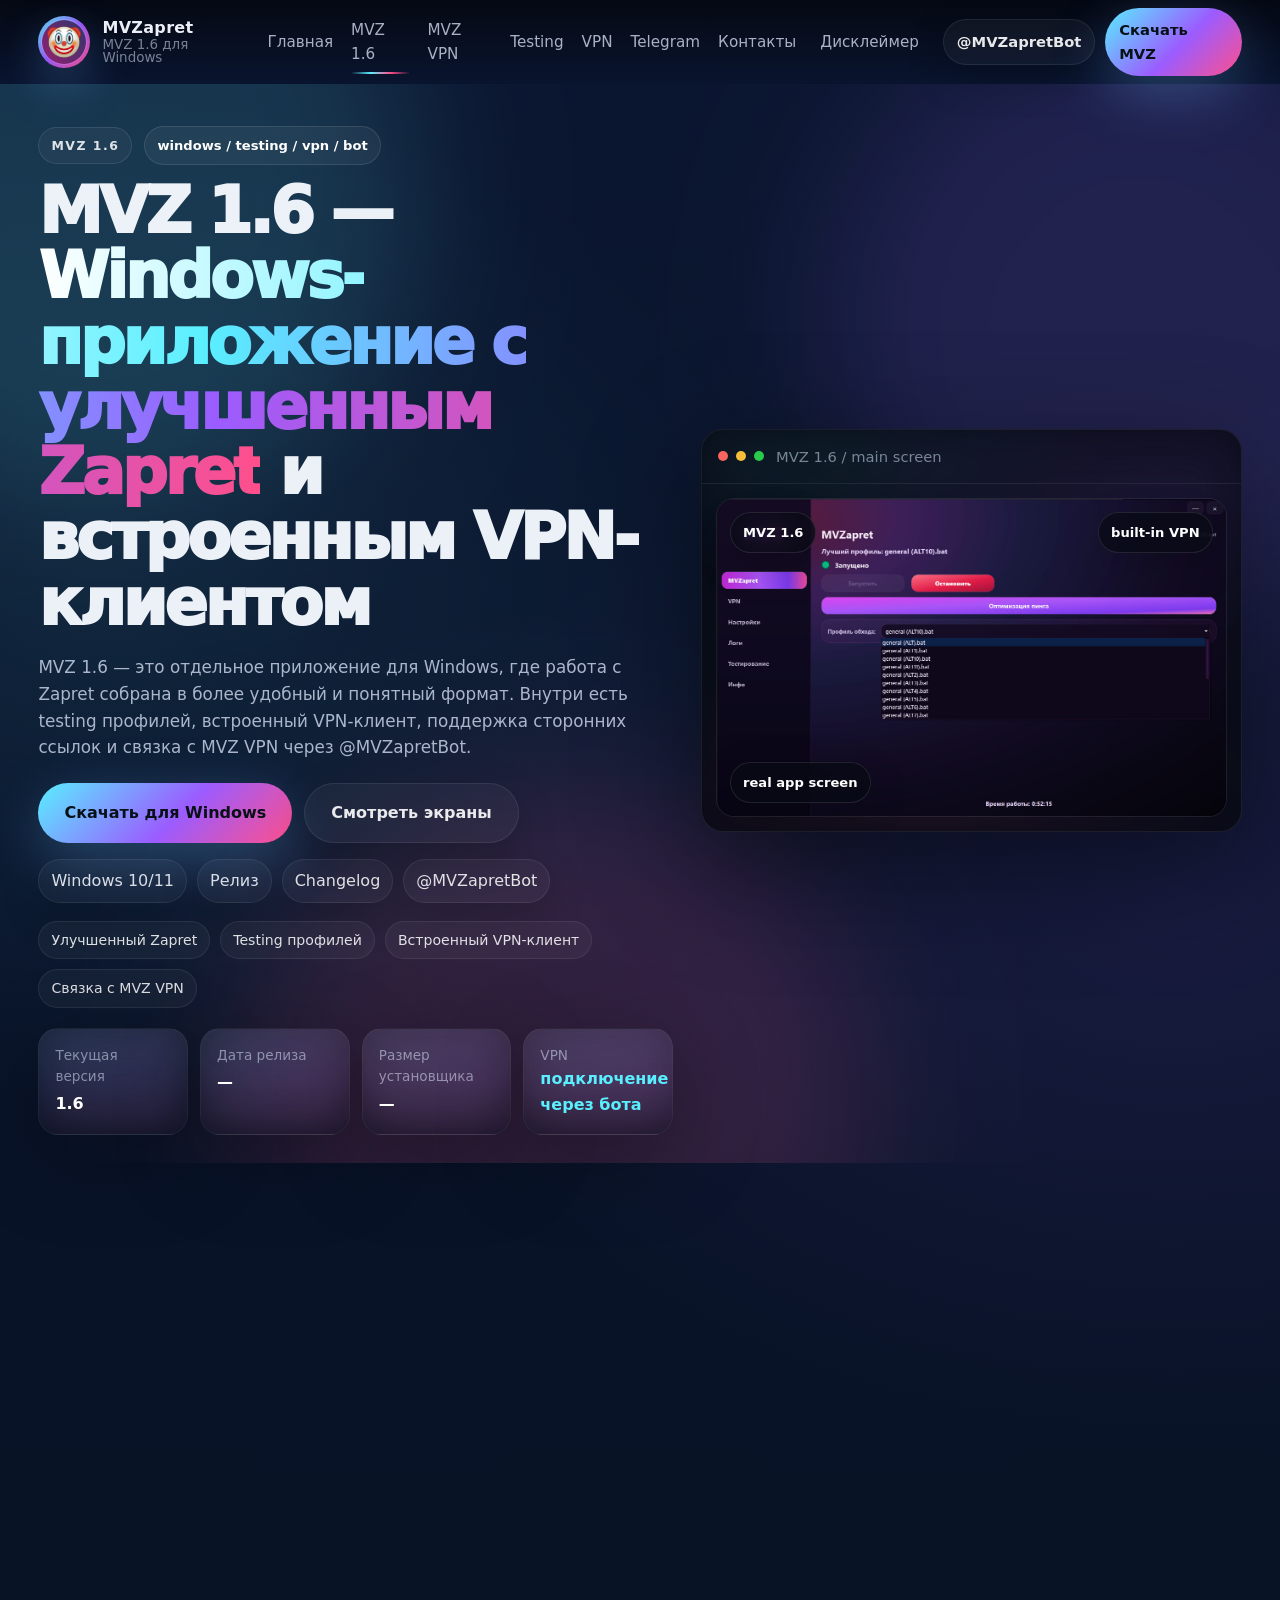
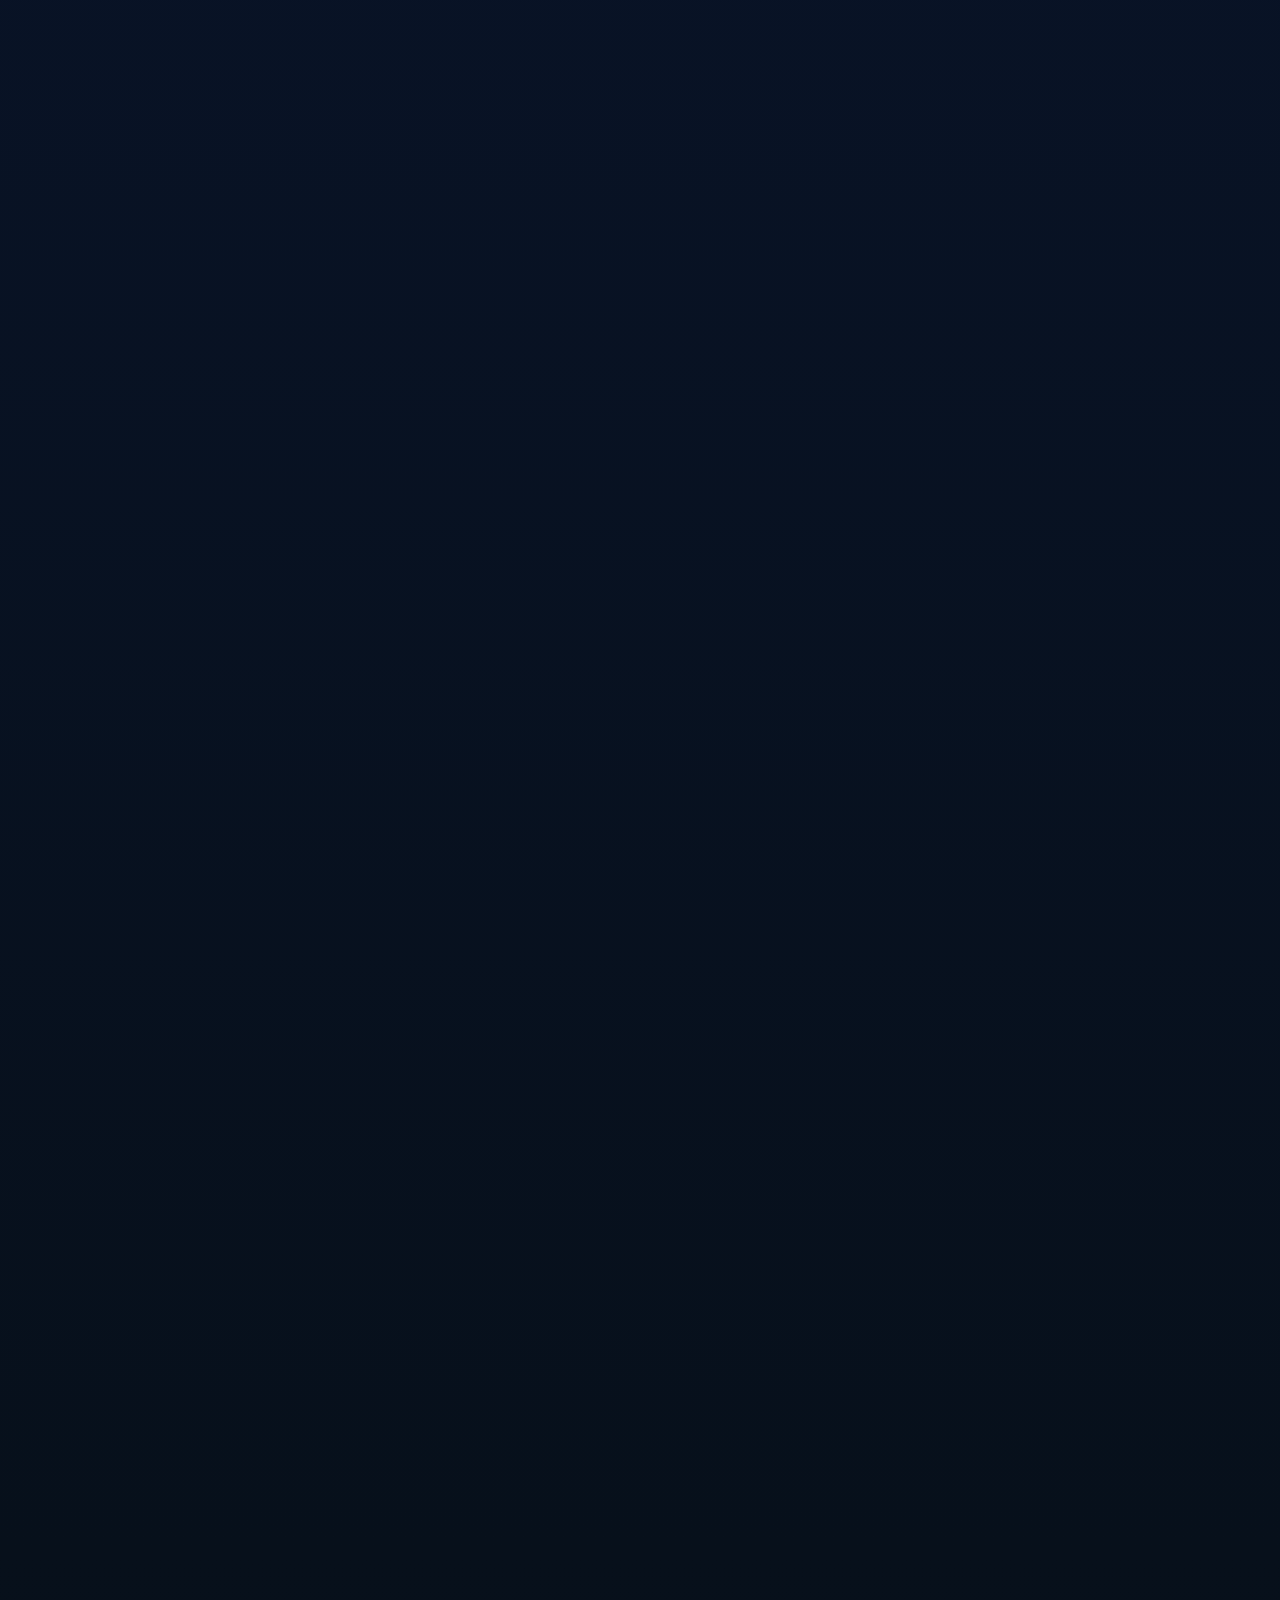
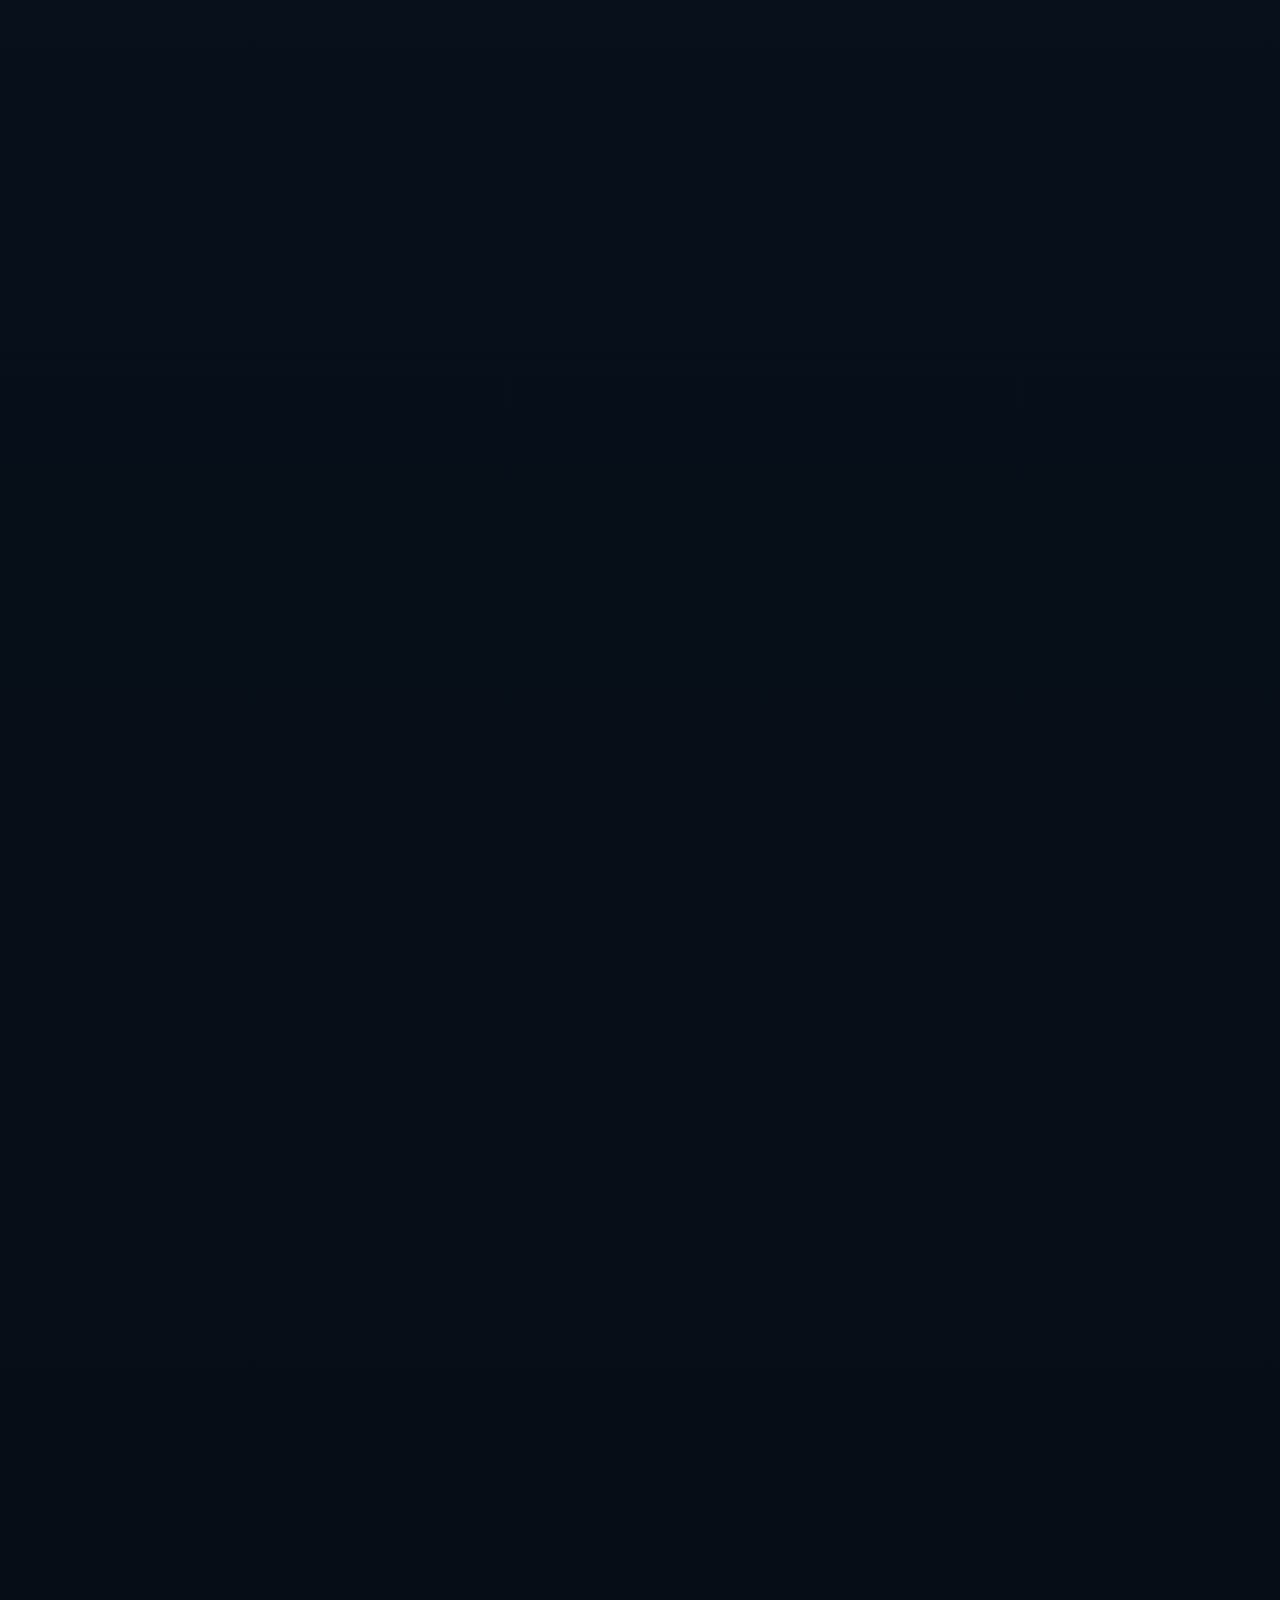
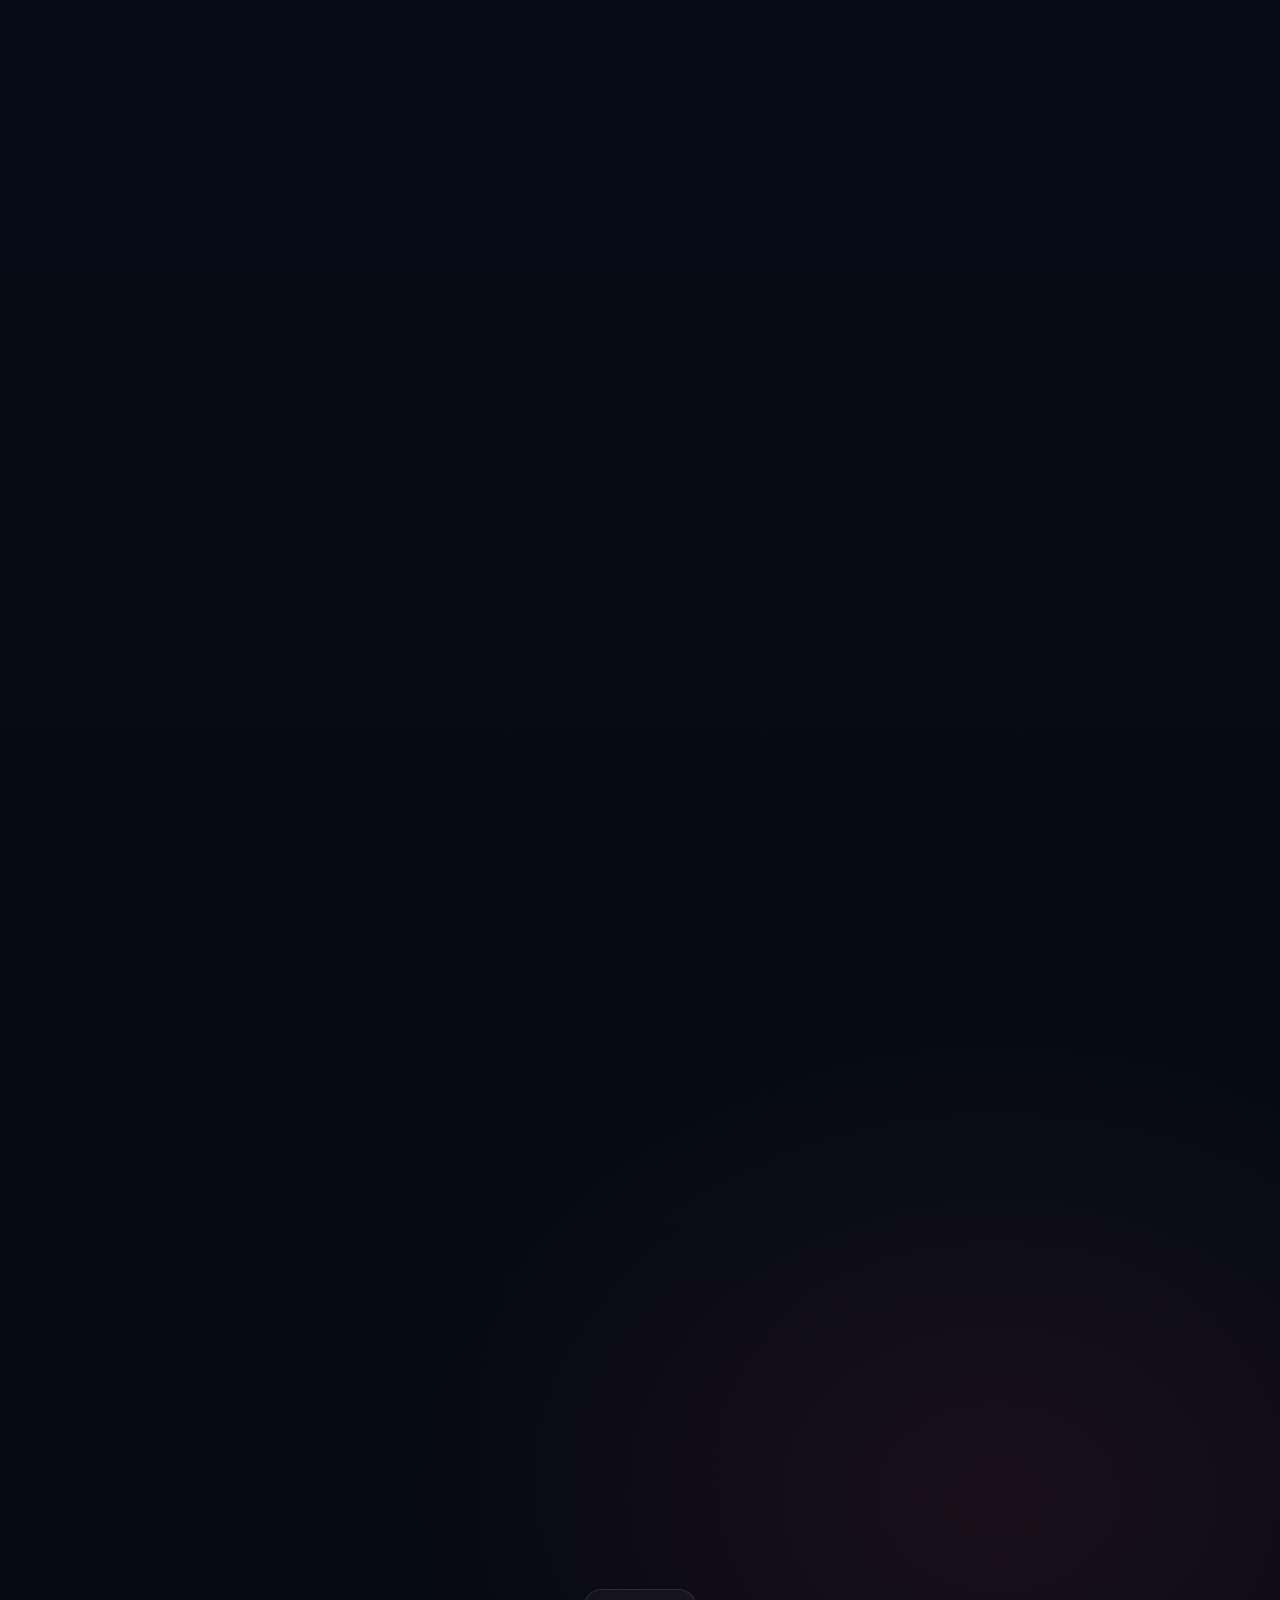
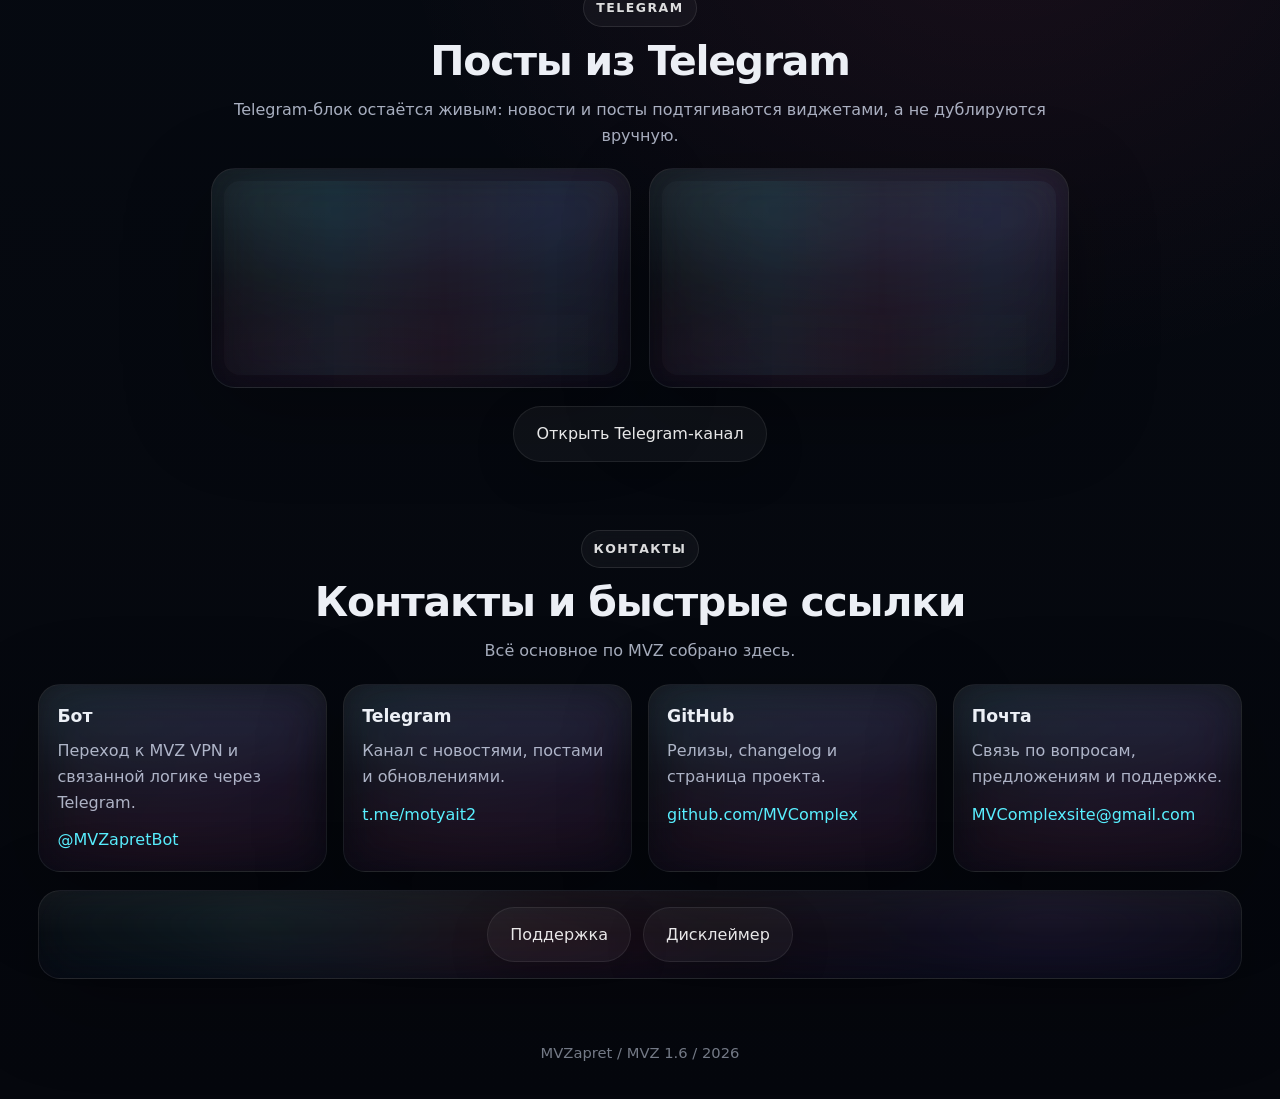
==== commit f39b0651: "Update mvz.html" ====
--- a/mvz.html
+++ b/mvz.html
@@ -2,25 +2,40 @@
 <html lang="ru">
 <head>
   <meta charset="UTF-8" />
-  <meta name="viewport" content="width=device-width, initial-scale=1.0" />
-  <title>MVZapret (MVZ) — Windows-клиент</title>
+  <meta name="viewport" content="width=device-width, initial-scale=1" />
+
+  <title>MVZapret — MVZ 1.6</title>
   <meta
     name="description"
-    content="MVZapret (MVZ): GUI-аналог Zapret для Windows со встроенным VPN-клиентом, changelog, скринами и актуальным релизом."
+    content="MVZ 1.6 — Windows-приложение с улучшенным Zapret, testing профилей, встроенным VPN-клиентом и связкой с MVZ VPN через Telegram-бота."
   />
+
   <meta name="gh-owner" content="mvcomplexsite" />
   <meta name="gh-repo" content="mvcomplexsite.github.io" />
   <meta name="gh-tag" content="MVZ" />
+  <meta name="gh-version" content="1.6" />
   <meta name="gh-asset-hint" content="setup" />
+
   <meta name="theme-color" content="#05070d" />
   <link rel="icon" type="image/jpeg" href="assets/logo-mvz.jpg" />
   <link rel="shortcut icon" type="image/jpeg" href="assets/logo-mvz.jpg" />
   <link rel="apple-touch-icon" href="assets/logo-mvz.jpg" />
+
+  <meta property="og:title" content="MVZapret — MVZ 1.6" />
+  <meta
+    property="og:description"
+    content="Windows-клиент с улучшенным Zapret, testing профилей, встроенным VPN-клиентом и связкой с MVZ VPN."
+  />
+  <meta property="og:type" content="website" />
+  <meta property="og:url" content="https://mvcomplexsite.github.io/mvz.html" />
+
   <link rel="preconnect" href="https://api.github.com" crossorigin />
+  <link rel="preconnect" href="https://telegram.org" crossorigin />
   <link rel="stylesheet" href="styles.css" />
 </head>
-<body class="page-mvz">
-  <a class="skip-link" href="#main">К содержимому</a>
+
+<body>
+  <a class="skip-link" href="#main">Перейти к содержимому</a>
 
   <div class="site-bg" aria-hidden="true">
     <div class="bg-aurora aurora-a"></div>
@@ -33,32 +48,50 @@
 
   <header class="nav-outer">
     <div class="container nav-shell">
-      <a class="brand" href="index.html" aria-label="Сайт команды MV">
+      <a class="brand" href="index.html" aria-label="MVZapret — на главную">
         <span class="brand-mark">
-          <img src="assets/logo-mvz.jpg" alt="Логотип MV" loading="eager" />
+          <img src="assets/logo-mvz.jpg" alt="Логотип MVZapret" loading="eager" />
         </span>
+
         <span class="brand-copy">
-          <span class="brand-title">MV</span>
-          <span class="brand-sub">MVZapret / MVZ VPN</span>
+          <span class="brand-title">MVZapret</span>
+          <span class="brand-sub">MVZ 1.6 для Windows</span>
         </span>
       </a>
 
-      <nav class="nav-menu" aria-label="Основная навигация">
+      <nav class="nav-menu" aria-label="Навигация">
         <a href="index.html" data-page="index.html">Главная</a>
-        <a href="mvz.html" data-page="mvz.html">MVZ</a>
+        <a href="mvz.html" data-page="mvz.html">MVZ 1.6</a>
         <a href="vpn.html" data-page="vpn.html">MVZ VPN</a>
-        <a href="index.html#news">Новости</a>
-        <a href="index.html#contact">Контакты</a>
-        <button class="nav-disclaimer" type="button" data-modal-open="mvz-disclaimer">Условия</button>
+        <a href="#testing">Testing</a>
+        <a href="#vpn">VPN</a>
+        <a href="#news">Telegram</a>
+        <a href="#contact">Контакты</a>
+
+        <button class="nav-disclaimer" type="button" data-modal-open="mvz-disclaimer">
+          Дисклеймер
+        </button>
       </nav>
 
       <div class="nav-actions">
-        <a class="btn ghost small js-release-link" href="https://github.com/mvcomplexsite/mvcomplexsite.github.io/releases/tag/MVZ" target="_blank" rel="noopener noreferrer">
-          Release
+        <a
+          class="btn ghost small"
+          href="https://t.me/MVZapretBot"
+          target="_blank"
+          rel="noopener noreferrer"
+        >
+          @MVZapretBot
         </a>
-        <a class="btn primary small js-download" href="https://github.com/mvcomplexsite/mvcomplexsite.github.io/releases/download/MVZ/MVZSetup.exe" target="_blank" rel="noopener noreferrer">
+
+        <a
+          class="btn primary small js-download"
+          href="https://github.com/mvcomplexsite/mvcomplexsite.github.io/releases/download/MVZ/MVZ_Setup.exe"
+          target="_blank"
+          rel="noopener noreferrer"
+        >
           Скачать MVZ
         </a>
+
         <button
           class="nav-burger"
           type="button"
@@ -71,71 +104,106 @@
         </button>
       </div>
     </div>
-  </header>
-
-  <div class="drawer" id="nav-drawer" aria-hidden="true">
-    <div class="drawer-overlay" data-drawer-close></div>
-    <div class="drawer-panel" role="dialog" aria-modal="true" aria-label="Меню сайта">
-      <div class="drawer-head">
-        <div class="drawer-brand">
-          <div class="drawer-title">MVZapret</div>
-          <div class="drawer-sub">Страница продукта для Windows</div>
-        </div>
-        <button class="drawer-close" type="button" aria-label="Закрыть меню" data-drawer-close>✕</button>
-      </div>
-
-      <div class="drawer-body">
-        <a class="drawer-link" href="index.html" data-page="index.html" data-drawer-close>Главная</a>
-        <a class="drawer-link" href="mvz.html" data-page="mvz.html" data-drawer-close>MVZ</a>
-        <a class="drawer-link" href="vpn.html" data-page="vpn.html" data-drawer-close>MVZ VPN</a>
-        <a class="drawer-link" href="index.html#news" data-drawer-close>Новости</a>
-        <a class="drawer-link" href="index.html#contact" data-drawer-close>Контакты</a>
-
-        <div class="drawer-meta">
-          <div class="drawer-meta-row">
-            <span class="drawer-meta-k">Версия</span>
-            <b class="drawer-meta-v" id="release-version-drawer">MVZ</b>
-          </div>
-          <div class="drawer-meta-row">
-            <span class="drawer-meta-k">Дата</span>
-            <b class="drawer-meta-v" id="release-date-drawer">—</b>
-          </div>
-          <div class="drawer-meta-row">
-            <span class="drawer-meta-k">Размер</span>
-            <b class="drawer-meta-v" id="release-size-drawer">—</b>
-          </div>
-        </div>
-
-        <div class="drawer-buttons">
+
+    <div class="drawer" id="nav-drawer" aria-hidden="true">
+      <div class="drawer-overlay" data-drawer-close></div>
+
+      <div class="drawer-panel" role="dialog" aria-modal="true" aria-label="Меню">
+        <div class="drawer-head">
+          <div class="drawer-brand">
+            <div class="drawer-title">MVZapret</div>
+            <div class="drawer-sub">MVZ 1.6 / testing / VPN / Telegram</div>
+          </div>
+
+          <button
+            class="drawer-close"
+            type="button"
+            aria-label="Закрыть меню"
+            data-drawer-close
+          >
+            ×
+          </button>
+        </div>
+
+        <div class="drawer-body">
+          <a class="drawer-link" href="index.html" data-page="index.html" data-drawer-close>Главная</a>
+          <a class="drawer-link" href="mvz.html" data-page="mvz.html" data-drawer-close>MVZ 1.6</a>
+          <a class="drawer-link" href="vpn.html" data-page="vpn.html" data-drawer-close>MVZ VPN</a>
+          <a class="drawer-link" href="#testing" data-drawer-close>Testing</a>
+          <a class="drawer-link" href="#vpn" data-drawer-close>VPN</a>
+          <a class="drawer-link" href="#news" data-drawer-close>Telegram</a>
+          <a class="drawer-link" href="#contact" data-drawer-close>Контакты</a>
+
+          <button
+            class="btn ghost drawer-disclaimer"
+            type="button"
+            data-modal-open="mvz-disclaimer"
+            data-drawer-close
+          >
+            Дисклеймер
+          </button>
+
+          <div class="drawer-meta">
+            <div class="drawer-meta-row">
+              <span class="drawer-meta-k">Версия</span>
+              <b class="drawer-meta-v" id="release-version-drawer">1.6</b>
+            </div>
+
+            <div class="drawer-meta-row">
+              <span class="drawer-meta-k">Дата</span>
+              <b class="drawer-meta-v" id="release-date-drawer">—</b>
+            </div>
+
+            <div class="drawer-meta-row">
+              <span class="drawer-meta-k">Размер</span>
+              <b class="drawer-meta-v" id="release-size-drawer">—</b>
+            </div>
+          </div>
+
           <a
-            class="btn primary drawer-download js-download"
-            href="https://github.com/mvcomplexsite/mvcomplexsite.github.io/releases/download/MVZ/MVZSetup.exe"
+            class="btn primary js-download drawer-download"
+            href="https://github.com/mvcomplexsite/mvcomplexsite.github.io/releases/download/MVZ/MVZ_Setup.exe"
             target="_blank"
             rel="noopener noreferrer"
           >
-            Скачать Windows-версию
+            Скачать для Windows
           </a>
-          <button class="btn ghost" type="button" data-modal-open="mvz-changelog" data-drawer-close>
-            Changelog
-          </button>
-          <button class="btn ghost" type="button" data-modal-open="mvz-support" data-drawer-close>
-            Поддержка
-          </button>
+
+          <div class="drawer-buttons">
+            <button
+              class="btn ghost small"
+              type="button"
+              data-modal-open="mvz-changelog"
+              data-drawer-close
+            >
+              Changelog
+            </button>
+
+            <button
+              class="btn ghost small"
+              type="button"
+              data-modal-open="mvz-support"
+              data-drawer-close
+            >
+              Поддержка
+            </button>
+          </div>
         </div>
       </div>
     </div>
-  </div>
+  </header>
 
   <div class="sticky-cta" id="sticky-cta" aria-hidden="true">
     <div class="container sticky-cta-inner">
-      <button class="sticky-close" type="button" aria-label="Скрыть панель">✕</button>
+      <button class="sticky-close" type="button" aria-label="Закрыть" title="Закрыть">×</button>
 
       <div class="sticky-copy">
-        <div class="sticky-title">MVZapret для Windows</div>
+        <div class="sticky-title">MVZ 1.6</div>
+
         <div class="sticky-meta">
-          <span class="sticky-pill">Windows 10 / 11</span>
+          <span class="sticky-pill">Windows 10/11</span>
           <span class="sticky-sep">•</span>
-          <span class="sticky-meta-text">Версия: <b id="release-version-cta">MVZ</b></span>
+          <span class="sticky-meta-text">Версия: <b id="release-version-cta">1.6</b></span>
           <span class="sticky-sep">•</span>
           <span class="sticky-meta-text">Дата: <b id="release-date-cta">—</b></span>
         </div>
@@ -144,19 +212,31 @@
       <div class="sticky-actions">
         <a
           class="btn primary small js-download"
-          href="https://github.com/mvcomplexsite/mvcomplexsite.github.io/releases/download/MVZ/MVZSetup.exe"
+          href="https://github.com/mvcomplexsite/mvcomplexsite.github.io/releases/download/MVZ/MVZ_Setup.exe"
           target="_blank"
           rel="noopener noreferrer"
         >
-          Скачать MVZ
+          Скачать
         </a>
-        <button class="btn ghost small" type="button" data-modal-open="mvz-changelog">Changelog</button>
+
+        <a
+          class="btn ghost small"
+          href="https://t.me/MVZapretBot"
+          target="_blank"
+          rel="noopener noreferrer"
+        >
+          VPN в боте
+        </a>
+
+        <button class="btn ghost small" type="button" data-modal-open="mvz-changelog">
+          Changelog
+        </button>
       </div>
     </div>
   </div>
 
   <main id="main">
-    <section class="hero product-hero">
+    <section id="home" class="hero">
       <div class="hero-blobs" aria-hidden="true">
         <div class="blob blob-a"></div>
         <div class="blob blob-b"></div>
@@ -166,63 +246,94 @@
       <div class="container hero-grid reveal" id="hero-sentinel">
         <div class="hero-copy">
           <div class="hero-topline">
-            <span class="eyebrow">MVZapret</span>
-            <span class="hero-badge">Windows-клиент</span>
+            <span class="eyebrow">mvz 1.6</span>
+            <span class="hero-badge">windows / testing / vpn / bot</span>
           </div>
 
           <h1 class="hero-title">
-            MVZapret (MVZ) —
-            <span>удобный GUI-аналог</span>
-            Zapret для Windows
+            MVZ 1.6 —
+            <span>Windows-приложение с улучшенным Zapret</span>
+            и встроенным VPN-клиентом
           </h1>
 
           <p class="hero-text">
-            MVZ — это отдельная Windows-страница продукта, где можно посмотреть актуальный релиз, скрины,
-            преимущества, testing и скачать приложение со встроенным VPN-клиентом.
+            MVZ 1.6 — это отдельное приложение для Windows, где работа с Zapret собрана в более
+            удобный и понятный формат. Внутри есть testing профилей, встроенный VPN-клиент,
+            поддержка сторонних ссылок и связка с MVZ VPN через @MVZapretBot.
           </p>
 
           <div class="hero-actions">
             <a
               class="btn primary big js-download"
-              href="https://github.com/mvcomplexsite/mvcomplexsite.github.io/releases/download/MVZ/MVZSetup.exe"
+              href="https://github.com/mvcomplexsite/mvcomplexsite.github.io/releases/download/MVZ/MVZ_Setup.exe"
               target="_blank"
               rel="noopener noreferrer"
             >
-              Скачать MVZ
+              Скачать для Windows
             </a>
-            <button class="btn ghost big" type="button" data-modal-open="mvz-changelog">Открыть changelog</button>
-          </div>
-
-          <div class="hero-trust" aria-label="Краткая информация">
-            <span class="trust-chip">GUI для Windows</span>
-            <span class="trust-chip">Встроенный VPN-клиент</span>
+
+            <a class="btn ghost big" href="#testing">Смотреть экраны</a>
+          </div>
+
+          <div class="hero-trust" aria-label="Быстрые действия">
+            <span class="trust-chip">Windows 10/11</span>
+
             <a
               class="trust-chip action js-release-link"
               href="https://github.com/mvcomplexsite/mvcomplexsite.github.io/releases/tag/MVZ"
               target="_blank"
               rel="noopener noreferrer"
             >
-              Страница релиза
+              Релиз
             </a>
-            <a class="trust-chip action" href="vpn.html">Нужен VPN?</a>
+
+            <button class="trust-chip action" type="button" data-modal-open="mvz-changelog">
+              Changelog
+            </button>
+
+            <a
+              class="trust-chip action"
+              href="https://t.me/MVZapretBot"
+              target="_blank"
+              rel="noopener noreferrer"
+            >
+              @MVZapretBot
+            </a>
+          </div>
+
+          <div class="hero-pills" aria-label="Ключевые возможности">
+            <span class="pill">Улучшенный Zapret</span>
+            <span class="pill">Testing профилей</span>
+            <span class="pill">Встроенный VPN-клиент</span>
+            <span class="pill">Связка с MVZ VPN</span>
           </div>
 
           <div class="kpi-grid" aria-label="Информация о релизе">
             <div class="kpi-card">
-              <div class="kpi-k">Версия</div>
-              <div class="kpi-v" id="release-version">MVZ</div>
-            </div>
+              <div class="kpi-k">Текущая версия</div>
+              <div class="kpi-v" id="release-version">1.6</div>
+            </div>
+
             <div class="kpi-card">
               <div class="kpi-k">Дата релиза</div>
               <div class="kpi-v" id="release-date">—</div>
             </div>
+
             <div class="kpi-card">
-              <div class="kpi-k">Размер файла</div>
+              <div class="kpi-k">Размер установщика</div>
               <div class="kpi-v" id="release-size">—</div>
             </div>
+
             <div class="kpi-card">
               <div class="kpi-k">VPN</div>
-              <a class="kpi-v link" href="vpn.html">MVZ VPN</a>
+              <a
+                class="kpi-v link"
+                href="https://t.me/MVZapretBot"
+                target="_blank"
+                rel="noopener noreferrer"
+              >
+                подключение через бота
+              </a>
             </div>
           </div>
         </div>
@@ -233,18 +344,19 @@
               <span class="dot red"></span>
               <span class="dot yellow"></span>
               <span class="dot green"></span>
-              <span class="hero-window-title">MVZ main screen</span>
+              <span class="hero-window-title">MVZ 1.6 / main screen</span>
             </div>
 
             <div class="hero-window-body">
               <img
                 src="assets/mvz-screen-home.jpg"
-                alt="Главный экран MVZapret"
+                alt="Главный экран MVZ 1.6"
                 loading="eager"
               />
-              <div class="floating-chip fc-1">MVZ main screen</div>
-              <div class="floating-chip fc-2">built-in VPN client</div>
-              <div class="floating-chip fc-3">Windows release</div>
+
+              <div class="floating-chip fc-1">MVZ 1.6</div>
+              <div class="floating-chip fc-2">built-in VPN</div>
+              <div class="floating-chip fc-3">real app screen</div>
             </div>
           </div>
         </div>
@@ -255,27 +367,29 @@
       <div class="container">
         <div class="launch-strip reveal">
           <div class="launch-copy">
-            <div class="section-label">релизная часть</div>
-            <h2 class="section-title small">Скачивание, скрины и changelog в одном месте</h2>
-          </div>
+            <div class="section-label">что важно в 1.6</div>
+            <h2 class="section-title small">Не просто запуск, а уже нормальный рабочий набор</h2>
+          </div>
+
           <div class="launch-tags">
-            <span>Windows 10 / 11</span>
-            <span>GUI-аналог Zapret</span>
+            <span>Улучшенный Zapret</span>
             <span>Встроенный VPN-клиент</span>
-            <span>Отдельная страница продукта</span>
+            <span>Testing профилей</span>
+            <span>Подключение через бота</span>
           </div>
         </div>
       </div>
     </section>
 
-    <section class="section" id="overview">
+    <section id="mvz" class="section">
       <div class="container">
         <div class="section-head reveal">
-          <div class="section-label">обзор MVZ</div>
-          <h2 class="section-title">Зачем нужен MVZapret</h2>
+          <div class="section-label">mvz 1.6</div>
+          <h2 class="section-title">MVZ для Windows без лишней путаницы</h2>
           <p class="section-subtitle">
-            Страница MVZ должна сразу продавать идею продукта: понятный интерфейс, отдельный релиз, удобная
-            загрузка, встроенный VPN-клиент и быстрый переход к дополнительным сценариям.
+            Здесь собрана вся основа по приложению: релиз, changelog, реальные экраны,
+            testing и VPN внутри самой программы. Страница показывает MVZ как отдельный
+            продукт, а не как набор случайных блоков.
           </p>
         </div>
 
@@ -283,25 +397,31 @@
           <div class="changelog-head">
             <div class="changelog-copy">
               <div class="changelog-title">
-                Актуальный релиз
-                <span class="release-badge" id="release-version-2">MVZ</span>
+                Текущий релиз
+                <span class="release-badge" id="release-version-2">1.6</span>
               </div>
+
               <div class="changelog-sub">
-                Дата публикации: <span id="release-date-2">—</span>
+                Дата: <span id="release-date-2">—</span>
               </div>
             </div>
 
             <div class="changelog-actions">
               <a
                 class="btn primary small js-download"
-                href="https://github.com/mvcomplexsite/mvcomplexsite.github.io/releases/download/MVZ/MVZSetup.exe"
+                href="https://github.com/mvcomplexsite/mvcomplexsite.github.io/releases/download/MVZ/MVZ_Setup.exe"
                 target="_blank"
                 rel="noopener noreferrer"
               >
                 Скачать .exe
               </a>
-              <button class="btn ghost small" type="button" data-modal-open="mvz-changelog">
-                Полный changelog
+
+              <button
+                class="btn ghost small"
+                type="button"
+                data-modal-open="mvz-changelog"
+              >
+                Открыть changelog
               </button>
             </div>
           </div>
@@ -315,45 +435,48 @@
 
         <div class="grid-2 reveal">
           <article class="card glass">
-            <h3>Что получает пользователь</h3>
+            <h3>Что есть в приложении</h3>
+
             <ul class="list">
-              <li>Понятный GUI вместо ручной возни.</li>
-              <li>Отдельная Windows-страница с загрузкой и описанием.</li>
-              <li>Встроенный VPN-клиент внутри MVZ.</li>
-              <li>Переход к MVZ VPN, если нужен отдельный подписочный доступ.</li>
-              <li>Скрины, testing и релизная часть без хаоса.</li>
+              <li>Удобная Windows-оболочка вокруг улучшенного Zapret.</li>
+              <li>Более понятный рабочий процесс без лишней мешанины.</li>
+              <li>Встроенный VPN-клиент в версии 1.6.</li>
+              <li>Поддержка сторонних VPN-ссылок внутри клиента.</li>
+              <li>Связка с MVZ VPN и переход в @MVZapretBot.</li>
             </ul>
 
             <div class="callout">
-              <div class="callout-title">Нормальная точка входа</div>
+              <div class="callout-title">Главная мысль</div>
               <div class="callout-text">
-                Эта страница собрана так, чтобы человеку было понятно, что скачать, зачем это нужно и где
-                посмотреть актуальные изменения.
+                MVZ выглядит как отдельный продукт: есть релиз, changelog, скриншоты, логика
+                testing и понятный путь в Telegram-бот.
               </div>
             </div>
 
             <div class="feature-grid">
               <div class="feature">
                 <div class="feature-ico" aria-hidden="true"><span class="ico"></span></div>
-                <div class="feature-t">Удобный GUI</div>
-                <div class="feature-d">Понятный интерфейс вместо разрозненных ручных действий.</div>
+                <div class="feature-t">Нормальный старт</div>
+                <div class="feature-d">Скачал, поставил и сразу понимаешь, куда идти дальше.</div>
               </div>
 
               <div class="feature">
                 <div class="feature-ico" aria-hidden="true"><span class="ico alt"></span></div>
-                <div class="feature-t">Релизы и changelog</div>
-                <div class="feature-d">Всё важное по версии собрано прямо на странице MVZ.</div>
+                <div class="feature-t">Связка с ботом</div>
+                <div class="feature-d">Через @MVZapretBot можно перейти к MVZ VPN и связанным действиям.</div>
               </div>
 
               <div class="feature">
                 <div class="feature-ico" aria-hidden="true"><span class="ico pink"></span></div>
-                <div class="feature-t">Связка с VPN</div>
-                <div class="feature-d">Если нужен отдельный доступ — рядом есть страница MVZ VPN.</div>
+                <div class="feature-t">Живой релизный блок</div>
+                <div class="feature-d">Дата, размер и changelog подтягиваются прямо в страницу.</div>
               </div>
             </div>
 
             <div class="faq-cta">
-              <button class="btn ghost small" type="button" data-modal-open="mvz-faq">FAQ по MVZ</button>
+              <button class="btn ghost small" type="button" data-modal-open="mvz-faq">
+                Открыть FAQ
+              </button>
             </div>
           </article>
 
@@ -362,49 +485,54 @@
               <span class="dot red"></span>
               <span class="dot yellow"></span>
               <span class="dot green"></span>
-              <span class="panel-shot-title">MVZ reference screen</span>
-            </div>
+              <span class="panel-shot-title">MVZ 1.6 / reference screen</span>
+            </div>
+
             <div class="panel-shot-body">
               <img
                 src="assets/mvz-screen-home.jpg"
-                alt="Скрин MVZapret"
+                alt="Референсный экран MVZ 1.6"
                 loading="lazy"
               />
             </div>
+
             <div class="panel-shot-foot">
-              Отдельная страница MVZ теперь сфокусирована на скачивании, преимуществах, testing и релизах.
+              Это главный экран приложения — с него проще всего показать, что перед пользователем
+              не заглушка, а уже собранный продукт.
             </div>
           </article>
         </div>
       </div>
     </section>
 
-    <section class="section" id="testing">
+    <section id="testing" class="section">
       <div class="container">
         <div class="section-head reveal">
           <div class="section-label">testing</div>
-          <h2 class="section-title">Скрины и testing-сцены</h2>
+          <h2 class="section-title">Testing профилей без лишней перегрузки</h2>
           <p class="section-subtitle">
-            Testing-блок оставлен на своей продуктовой странице, чтобы MVZ выглядел как полноценный
-            Windows-продукт, а не как случайная смесь всего проекта сразу.
+            Блок testing нужен не ради украшения. Он показывает, что MVZ — это рабочий инструмент,
+            где можно проверять профили, смотреть ход теста и быстро понимать результат.
           </p>
         </div>
 
         <div class="testing-layout reveal">
           <article class="testing-main">
             <div class="testing-copy">
-              <span class="screen-kicker">основной экран</span>
-              <h3>Главный testing-вид</h3>
+              <span class="screen-kicker">основной экран testing</span>
+              <h3>Главный экран тестирования</h3>
               <p>
-                Основной экран можно использовать как визуальную опору для загрузочной страницы, описания
-                продукта и будущих доработок презентации MVZ.
+                Здесь хорошо видно саму логику раздела: запуск проверки, ход теста,
+                список профилей и понятный итог без лишней перегруженности.
               </p>
+
+              <div class="asset-line">assets/mvz-screen-testing-main.jpg</div>
             </div>
 
             <div class="frame testing-frame">
               <img
                 src="assets/mvz-screen-testing-main.jpg"
-                alt="Основной testing-экран MVZ"
+                alt="Основной экран тестирования профилей в MVZ"
                 loading="lazy"
               />
             </div>
@@ -414,21 +542,23 @@
             <article class="mini-card">
               <h3>Что здесь важно</h3>
               <ul class="list compact">
-                <li>Скрины остаются внутри страницы MVZ.</li>
-                <li>Визуал поддерживает доверие к релизу.</li>
-                <li>Есть отдельный CTA на скачивание.</li>
-                <li>Testing больше не мешает главной странице проекта.</li>
+                <li>Быстрая проверка профилей.</li>
+                <li>Понятная подача без хаоса.</li>
+                <li>Результат видно сразу.</li>
+                <li>Testing ощущается как часть реального рабочего процесса.</li>
               </ul>
             </article>
 
             <article class="mini-card visual-mini">
               <div class="visual-mini-top">
-                <span class="screen-kicker">доп. визуал</span>
+                <span class="screen-kicker">дополнительный экран</span>
+                <div class="asset-line">assets/mvz-screen-testing-purple.jpg</div>
               </div>
+
               <div class="frame">
                 <img
                   src="assets/mvz-screen-testing-purple.jpg"
-                  alt="Дополнительный testing-экран MVZ"
+                  alt="Второй экран тестирования профилей в MVZ"
                   loading="lazy"
                 />
               </div>
@@ -438,76 +568,184 @@
       </div>
     </section>
 
-    <section class="section" id="visuals">
+    <section id="vpn" class="section">
       <div class="container">
         <div class="section-head reveal">
-          <div class="section-label">скрины</div>
-          <h2 class="section-title">Визуальная часть продукта</h2>
+          <div class="section-label">vpn</div>
+          <h2 class="section-title">VPN внутри MVZ 1.6</h2>
           <p class="section-subtitle">
-            Этот блок можно дальше спокойно редактировать и наращивать без влияния на главную и VPN-страницу.
+            В версии 1.6 VPN уже не выглядит как отдельная абстрактная идея. Это часть самого
+            приложения, куда можно вставлять сторонние ссылки и использовать маршрут для MVZ VPN.
+          </p>
+        </div>
+
+        <div class="vpn-layout reveal">
+          <article class="vpn-shot card glass">
+            <div class="vpn-shot-copy">
+              <span class="screen-kicker">экран VPN</span>
+              <h3>Встроенный VPN-клиент</h3>
+              <p>
+                Один из главных моментов в MVZ 1.6 — отдельный VPN-раздел прямо внутри приложения,
+                без разрыва между скачиванием программы и дальнейшей работой.
+              </p>
+              <div class="asset-line">assets/mvz-screen-vpn.jpg</div>
+            </div>
+
+            <div class="frame vpn-frame">
+              <img
+                src="assets/mvz-screen-vpn.jpg"
+                alt="Экран VPN-клиента в MVZ 1.6"
+                loading="lazy"
+              />
+            </div>
+          </article>
+
+          <div class="vpn-side">
+            <article class="card glass">
+              <h3>Что здесь стоит показывать рядом</h3>
+
+              <ul class="list">
+                <li>VPN-клиент встроен прямо в MVZ 1.6.</li>
+                <li>Можно использовать сторонние VPN-ссылки.</li>
+                <li>Можно переходить к MVZ VPN через @MVZapretBot.</li>
+                <li>Весь маршрут остаётся внутри одной общей экосистемы.</li>
+              </ul>
+
+              <div class="vpn-actions">
+                <a
+                  class="btn primary"
+                  href="https://t.me/MVZapretBot"
+                  target="_blank"
+                  rel="noopener noreferrer"
+                >
+                  Открыть @MVZapretBot
+                </a>
+
+                <a class="btn ghost" href="vpn.html">
+                  Отдельная страница VPN
+                </a>
+              </div>
+            </article>
+
+            <article class="card glass">
+              <h3>Почему это важно</h3>
+
+              <div class="note-stack">
+                <div class="note-item">
+                  <b>Для MVZ</b>
+                  <span>Приложение ощущается цельным: Zapret, testing и VPN собраны в одном месте.</span>
+                </div>
+
+                <div class="note-item">
+                  <b>Для пользователя</b>
+                  <span>Не нужно гадать, где заканчивается приложение и где начинается путь дальше по VPN.</span>
+                </div>
+              </div>
+            </article>
+          </div>
+        </div>
+      </div>
+    </section>
+
+    <section id="visuals" class="section">
+      <div class="container">
+        <div class="section-head reveal">
+          <div class="section-label">визуально</div>
+          <h2 class="section-title">Реальные экраны MVZ 1.6</h2>
+          <p class="section-subtitle">
+            Здесь собраны состояния приложения, которые уже есть сейчас: главный экран, testing
+            и встроенный VPN-клиент.
           </p>
         </div>
 
         <div class="visual-grid reveal">
           <article class="visual-card">
             <div class="visual-head">
-              <span class="visual-title">Главный экран MVZ</span>
-            </div>
+              <span class="visual-title">Главный экран</span>
+              <div class="asset-line">assets/mvz-screen-home.jpg</div>
+            </div>
+
             <div class="frame visual-frame">
-              <img src="assets/mvz-screen-home.jpg" alt="Главный экран MVZ" loading="lazy" />
-            </div>
-            <p class="visual-text">Подходит для первого впечатления, загрузочного экрана и основного product-блока.</p>
+              <img
+                src="assets/mvz-screen-home.jpg"
+                alt="Основной интерфейс MVZ 1.6"
+                loading="lazy"
+              />
+            </div>
+
+            <p class="visual-text">
+              Экран, с которого у пользователя начинается знакомство с приложением.
+            </p>
           </article>
 
           <article class="visual-card">
             <div class="visual-head">
-              <span class="visual-title">Testing screen</span>
-            </div>
+              <span class="visual-title">Testing — основной</span>
+              <div class="asset-line">assets/mvz-screen-testing-main.jpg</div>
+            </div>
+
             <div class="frame visual-frame">
               <img
                 src="assets/mvz-screen-testing-main.jpg"
-                alt="Testing screen MVZ"
+                alt="Основной экран testing в MVZ"
                 loading="lazy"
               />
             </div>
-            <p class="visual-text">Хорошо раскрывает продукт как рабочее приложение, а не просто страницу загрузки.</p>
+
+            <p class="visual-text">
+              Хорошо показывает саму логику тестирования и ход работы.
+            </p>
           </article>
 
           <article class="visual-card">
             <div class="visual-head">
-              <span class="visual-title">Дополнительный ракурс</span>
-            </div>
+              <span class="visual-title">Testing — второй экран</span>
+              <div class="asset-line">assets/mvz-screen-testing-purple.jpg</div>
+            </div>
+
             <div class="frame visual-frame">
               <img
                 src="assets/mvz-screen-testing-purple.jpg"
-                alt="Дополнительный экран MVZ"
+                alt="Второй экран testing в MVZ"
                 loading="lazy"
               />
             </div>
-            <p class="visual-text">Можно использовать как вторичную сцену, чтобы страница выглядела насыщеннее.</p>
+
+            <p class="visual-text">
+              Дополняет раздел testing и показывает ещё одно состояние интерфейса.
+            </p>
           </article>
 
           <article class="visual-card">
             <div class="visual-head">
-              <span class="visual-title">Связка с VPN</span>
-            </div>
+              <span class="visual-title">VPN внутри приложения</span>
+              <div class="asset-line">assets/mvz-screen-vpn.jpg</div>
+            </div>
+
             <div class="frame visual-frame">
-              <img src="assets/mvz-screen-vpn.jpg" alt="Связка MVZ и VPN" loading="lazy" />
-            </div>
-            <p class="visual-text">Если нужен отдельный подписочный доступ, на соседней странице уже есть MVZ VPN.</p>
+              <img
+                src="assets/mvz-screen-vpn.jpg"
+                alt="VPN-экран MVZ 1.6"
+                loading="lazy"
+              />
+            </div>
+
+            <p class="visual-text">
+              Экран встроенного VPN-клиента как часть MVZ 1.6.
+            </p>
           </article>
         </div>
       </div>
     </section>
 
-    <section class="section" id="flow">
+    <section id="how" class="section">
       <div class="container reveal">
         <div class="section-head">
-          <div class="section-label">сценарий</div>
-          <h2 class="section-title">Как это выглядит для пользователя</h2>
+          <div class="section-label">путь пользователя</div>
+          <h2 class="section-title">Как человек заходит в MVZ</h2>
           <p class="section-subtitle">
-            Путь внутри сайта стал проще: главная знакомит, MVZ объясняет и даёт релиз, VPN-страница закрывает
-            отдельную историю с подпиской и подключением.
+            Маршрут здесь прямой: увидел приложение, скачал релиз, открыл нужный раздел
+            и при необходимости ушёл дальше в Telegram-бот.
           </p>
         </div>
 
@@ -515,127 +753,127 @@
           <div class="t-item">
             <div class="t-n">01</div>
             <div class="t-b">
-              <div class="t-t">Открыть страницу MVZ</div>
-              <div class="t-d">Пользователь попадает на отдельную Windows-страницу и сразу видит продукт.</div>
+              <div class="t-t">Открывает страницу MVZ 1.6</div>
+              <div class="t-d">Сразу видит реальное приложение, а не абстрактное описание.</div>
             </div>
           </div>
 
           <div class="t-item">
             <div class="t-n">02</div>
             <div class="t-b">
-              <div class="t-t">Посмотреть релиз</div>
-              <div class="t-d">Changelog, дата, размер файла и ссылка на GitHub уже собраны в одном месте.</div>
+              <div class="t-t">Скачивает релиз</div>
+              <div class="t-d">Переходит в GitHub Releases и получает .exe установщик.</div>
             </div>
           </div>
 
           <div class="t-item">
             <div class="t-n">03</div>
             <div class="t-b">
-              <div class="t-t">Скачать Windows-версию</div>
-              <div class="t-d">Основной CTA ведёт прямо к актуальной загрузке приложения.</div>
+              <div class="t-t">Работает внутри MVZ</div>
+              <div class="t-d">Использует сам интерфейс, testing и встроенный VPN-клиент.</div>
             </div>
           </div>
 
           <div class="t-item">
             <div class="t-n">04</div>
             <div class="t-b">
-              <div class="t-t">При необходимости перейти в MVZ VPN</div>
-              <div class="t-d">Для отдельной подписки и бота есть отдельная страница без мешанины.</div>
+              <div class="t-t">Переходит в бот по VPN</div>
+              <div class="t-d">Если нужен маршрут дальше по MVZ VPN, идёт через @MVZapretBot.</div>
             </div>
           </div>
         </div>
       </div>
     </section>
 
-    <section class="section bridge-section">
+    <section id="news" class="section">
       <div class="container">
-        <div class="bridge-card reveal">
-          <div class="bridge-copy">
-            <span class="screen-kicker">следующий шаг</span>
-            <h2>Нужен отдельный VPN-доступ?</h2>
-            <p>
-              Если тебе нужен не только MVZ для Windows, но и отдельная подписка с подключением через
-              Telegram-бота и клиентами на телефон или ПК, переходи на страницу MVZ VPN.
-            </p>
-          </div>
-
-          <div class="bridge-actions">
-            <a class="btn primary" href="vpn.html">Перейти в MVZ VPN</a>
-            <a
-              class="btn ghost"
-              href="https://t.me/MVZapretBot"
-              target="_blank"
-              rel="noopener noreferrer"
-            >
-              Открыть бота
-            </a>
-          </div>
+        <div class="section-head reveal">
+          <div class="section-label">telegram</div>
+          <h2 class="section-title">Посты из Telegram</h2>
+          <p class="section-subtitle">
+            Telegram-блок остаётся живым: новости и посты подтягиваются виджетами, а не дублируются вручную.
+          </p>
+        </div>
+
+        <div class="tg-grid reveal">
+          <div class="tg-card tg-skeleton">
+            <script
+              async
+              src="https://telegram.org/js/telegram-widget.js?22"
+              data-telegram-post="motyait2/87"
+              data-width="100%"
+              data-userpic="true"
+            ></script>
+          </div>
+
+          <div class="tg-card tg-skeleton">
+            <script
+              async
+              src="https://telegram.org/js/telegram-widget.js?22"
+              data-telegram-post="motyait2/88"
+              data-width="100%"
+              data-userpic="true"
+            ></script>
+          </div>
+        </div>
+
+        <div class="tg-more reveal">
+          <a
+            class="btn ghost"
+            href="https://t.me/motyait2"
+            target="_blank"
+            rel="noopener noreferrer"
+          >
+            Открыть Telegram-канал
+          </a>
         </div>
       </div>
     </section>
 
-    <section class="section" id="contact">
+    <section id="contact" class="section">
       <div class="container">
         <div class="section-head reveal">
           <div class="section-label">контакты</div>
-          <h2 class="section-title">Поддержка по MVZ</h2>
+          <h2 class="section-title">Контакты и быстрые ссылки</h2>
           <p class="section-subtitle">
-            Если вопрос касается VPN-подписки, удобнее сразу идти в MVZapretBot. Для релиза и общей информации
-            остаются GitHub, канал и почта.
+            Всё основное по MVZ собрано здесь.
           </p>
         </div>
 
         <div class="contacts-grid reveal">
           <article class="contact-card">
-            <h3>Скачать MVZ</h3>
-            <p>Основная кнопка загрузки Windows-версии приложения.</p>
-            <a
-              class="js-download"
-              href="https://github.com/mvcomplexsite/mvcomplexsite.github.io/releases/download/MVZ/MVZSetup.exe"
-              target="_blank"
-              rel="noopener noreferrer"
-            >
-              Windows release
-            </a>
-          </article>
-
-          <article class="contact-card">
-            <h3>GitHub Release</h3>
-            <p>Страница актуального релиза и changelog.</p>
-            <a
-              class="js-release-link"
-              href="https://github.com/mvcomplexsite/mvcomplexsite.github.io/releases/tag/MVZ"
-              target="_blank"
-              rel="noopener noreferrer"
-            >
-              Открыть релиз
-            </a>
-          </article>
-
-          <article class="contact-card">
-            <h3>MVZapretBot</h3>
-            <p>Если нужен VPN-доступ или смежные вопросы по подписке.</p>
+            <h3>Бот</h3>
+            <p>Переход к MVZ VPN и связанной логике через Telegram.</p>
             <a href="https://t.me/MVZapretBot" target="_blank" rel="noopener noreferrer">@MVZapretBot</a>
           </article>
 
           <article class="contact-card">
-            <h3>Email</h3>
-            <p>Прямой контакт по общим вопросам и обратной связи.</p>
+            <h3>Telegram</h3>
+            <p>Канал с новостями, постами и обновлениями.</p>
+            <a href="https://t.me/motyait2" target="_blank" rel="noopener noreferrer">t.me/motyait2</a>
+          </article>
+
+          <article class="contact-card">
+            <h3>GitHub</h3>
+            <p>Релизы, changelog и страница проекта.</p>
+            <a href="https://github.com/MVComplex" target="_blank" rel="noopener noreferrer">github.com/MVComplex</a>
+          </article>
+
+          <article class="contact-card">
+            <h3>Почта</h3>
+            <p>Связь по вопросам, предложениям и поддержке.</p>
             <a href="mailto:MVComplexsite@gmail.com">MVComplexsite@gmail.com</a>
           </article>
         </div>
 
         <div class="contact-actions reveal">
-          <a
-            class="btn primary js-download"
-            href="https://github.com/mvcomplexsite/mvcomplexsite.github.io/releases/download/MVZ/MVZSetup.exe"
-            target="_blank"
-            rel="noopener noreferrer"
-          >
-            Скачать MVZ
-          </a>
-          <button class="btn ghost" type="button" data-modal-open="mvz-support">Поддержка</button>
-          <button class="btn ghost" type="button" data-modal-open="mvz-disclaimer">Условия использования</button>
+          <button class="btn ghost" type="button" data-modal-open="mvz-support">
+            Поддержка
+          </button>
+
+          <button class="btn ghost" type="button" data-modal-open="mvz-disclaimer">
+            Дисклеймер
+          </button>
         </div>
       </div>
     </section>
@@ -643,19 +881,68 @@
 
   <footer class="footer">
     <div class="footer-inner container">
-      <span>MVZapret (MVZ) · Windows product page · 2026</span>
+      <span>MVZapret / MVZ 1.6 / 2026</span>
     </div>
   </footer>
 
+  <div class="modal" id="mvz-help" aria-hidden="true">
+    <div class="modal-overlay" data-modal-close></div>
+
+    <div class="modal-card" role="dialog" aria-modal="true" aria-labelledby="mvz-help-title">
+      <button class="modal-close" type="button" data-modal-close aria-label="Закрыть">×</button>
+
+      <h3 class="modal-title" id="mvz-help-title">Подсказки</h3>
+      <p class="modal-sub">
+        Если что-то идёт не так, сначала проверь актуальность релиза, сам запуск приложения
+        и нужный раздел внутри MVZ.
+      </p>
+
+      <div class="faq-list">
+        <div class="faq-row">
+          <div class="faq-q">1. Приложение не запускается</div>
+          <div class="faq-a">Проверь, что у тебя установлен актуальный релиз, и попробуй запустить приложение повторно.</div>
+        </div>
+
+        <div class="faq-row">
+          <div class="faq-q">2. Нужен VPN внутри MVZ</div>
+          <div class="faq-a">Открой встроенный VPN-клиент и проверь ссылку, которую используешь для подключения.</div>
+        </div>
+
+        <div class="faq-row">
+          <div class="faq-q">3. Нужен именно MVZ VPN</div>
+          <div class="faq-a">Перейди в @MVZapretBot и используй дальнейший путь через Telegram.</div>
+        </div>
+      </div>
+
+      <div class="modal-actions" style="margin-top:12px;">
+        <button class="btn ghost small" type="button" data-modal-close>Закрыть</button>
+        <a
+          class="btn primary small js-download"
+          href="https://github.com/mvcomplexsite/mvcomplexsite.github.io/releases/download/MVZ/MVZ_Setup.exe"
+          target="_blank"
+          rel="noopener noreferrer"
+        >
+          Скачать .exe
+        </a>
+      </div>
+    </div>
+  </div>
+
   <div class="modal" id="mvz-changelog" aria-hidden="true">
     <div class="modal-overlay" data-modal-close></div>
+
     <div class="modal-card" role="dialog" aria-modal="true" aria-labelledby="mvz-changelog-title">
-      <button class="modal-close" type="button" data-modal-close aria-label="Закрыть">✕</button>
+      <button class="modal-close" type="button" data-modal-close aria-label="Закрыть">×</button>
+
       <h3 class="modal-title" id="mvz-changelog-title">
         Changelog
-        <span class="modal-badge" id="release-version-3">MVZ</span>
+        <span class="modal-badge" id="release-version-3">1.6</span>
       </h3>
-      <p class="modal-sub">Полный список изменений по актуальному релизу.</p>
+
+      <p class="modal-sub">
+        Дата релиза:
+        <span id="release-date-3">—</span>
+      </p>
 
       <div class="modal-actions">
         <a
@@ -664,8 +951,9 @@
           target="_blank"
           rel="noopener noreferrer"
         >
-          Открыть GitHub Release
+          Открыть релиз
         </a>
+
         <button class="btn ghost small" type="button" data-modal-close>Закрыть</button>
       </div>
 
@@ -680,34 +968,36 @@
 
   <div class="modal" id="mvz-faq" aria-hidden="true">
     <div class="modal-overlay" data-modal-close></div>
+
     <div class="modal-card" role="dialog" aria-modal="true" aria-labelledby="mvz-faq-title">
-      <button class="modal-close" type="button" data-modal-close aria-label="Закрыть">✕</button>
-      <h3 class="modal-title" id="mvz-faq-title">FAQ по MVZ</h3>
-      <p class="modal-sub">Короткие ответы по странице MVZapret.</p>
+      <button class="modal-close" type="button" data-modal-close aria-label="Закрыть">×</button>
+
+      <h3 class="modal-title" id="mvz-faq-title">FAQ</h3>
+      <p class="modal-sub">Короткие ответы по MVZ 1.6.</p>
 
       <div class="faq-list">
         <div class="faq-row">
-          <div class="faq-q">Что это за страница?</div>
-          <div class="faq-a">Это отдельная продуктовая страница MVZapret для Windows, без смешивания с новостями и VPN-подпиской.</div>
+          <div class="faq-q">Что главное в MVZ 1.6?</div>
+          <div class="faq-a">Улучшенный Zapret, встроенный VPN-клиент, testing профилей и связка с Telegram-ботом.</div>
         </div>
 
         <div class="faq-row">
-          <div class="faq-q">Что здесь можно сделать?</div>
-          <div class="faq-a">Посмотреть скрины, увидеть changelog, открыть релиз и скачать актуальную Windows-версию MVZ.</div>
+          <div class="faq-q">Где подключается MVZ VPN?</div>
+          <div class="faq-a">Через @MVZapretBot, где можно оформить подписку и получить маршрут для подключения.</div>
         </div>
 
         <div class="faq-row">
-          <div class="faq-q">А если нужен VPN-доступ?</div>
-          <div class="faq-a">Для этого есть отдельная страница MVZ VPN и бот @MVZapretBot.</div>
+          <div class="faq-q">Можно ли использовать свои VPN-ссылки?</div>
+          <div class="faq-a">Да, в версии 1.6 встроенный VPN-клиент поддерживает сторонние ссылки и нашу VPN-ссылку.</div>
         </div>
 
         <div class="faq-row">
-          <div class="faq-q">Где брать обновления?</div>
-          <div class="faq-a">Через GitHub Release и Telegram-канал проекта.</div>
-        </div>
-      </div>
-
-      <div class="modal-actions">
+          <div class="faq-q">Где скачать MVZapret?</div>
+          <div class="faq-a">Через GitHub Releases или через @MVZapretBot.</div>
+        </div>
+      </div>
+
+      <div class="modal-actions" style="margin-top:12px;">
         <button class="btn ghost small" type="button" data-modal-close>Закрыть</button>
       </div>
     </div>
@@ -715,43 +1005,40 @@
 
   <div class="modal" id="mvz-disclaimer" aria-hidden="true">
     <div class="modal-overlay" data-modal-close></div>
+
     <div class="modal-card" role="dialog" aria-modal="true" aria-labelledby="mvz-disclaimer-title">
-      <button class="modal-close" type="button" data-modal-close aria-label="Закрыть">✕</button>
-      <h3 class="modal-title" id="mvz-disclaimer-title">Условия использования</h3>
-      <p class="modal-sub">
-        Перед использованием MVZapret и связанных сервисов ознакомьтесь с базовыми условиями.
-      </p>
+      <button class="modal-close" type="button" data-modal-close aria-label="Закрыть">×</button>
+
+      <h3 class="modal-title" id="mvz-disclaimer-title">Отказ от ответственности (Disclaimer)</h3>
 
       <ol class="modal-list">
         <li>
-          <b>Правомерность использования.</b><br />
-          Пользователь самостоятельно определяет допустимость использования ПО и сервисов проекта в своей
-          стране, сети, организации и у своего провайдера.
+          <b>Назначение программного обеспечения</b><br>
+          Данное программное обеспечение разработано как технический инструмент для работы с сетевыми
+          сценариями, маршрутизацией и связанными настройками соединения.
         </li>
         <li>
-          <b>Технические ограничения.</b><br />
-          Работа приложения может зависеть от версии Windows, драйверов, DNS, провайдера, политики сети и
-          стороннего программного обеспечения.
+          <b>Соблюдение законодательства</b><br>
+          Пользователь самостоятельно оценивает допустимость использования приложения, VPN и связанных
+          сервисов в своей стране, сети, организации и у своего провайдера.
         </li>
         <li>
-          <b>Ответственность пользователя.</b><br />
-          Пользователь несёт ответственность за способ применения программного обеспечения, сторонних
-          конфигураций и результатов использования на своём устройстве.
+          <b>Ответственность пользователя</b><br>
+          Пользователь несёт личную ответственность за то, как именно использует приложение, VPN,
+          полученные ссылки и другие элементы экосистемы.
         </li>
         <li>
-          <b>Доступность функций.</b><br />
-          Отдельные возможности могут меняться, временно отключаться или дорабатываться без предварительного
-          уведомления.
+          <b>Отсутствие гарантий</b><br>
+          Все материалы, сервисы и программные компоненты предоставляются по принципу «как есть» (as is).
         </li>
         <li>
-          <b>Формат предоставления.</b><br />
-          Продукт и связанная информация предоставляются “как есть”, без обещания абсолютной непрерывности
-          работы и совместимости со всеми сценариями.
+          <b>Изменение условий</b><br>
+          Разработчики могут менять структуру, подачу и рабочие сценарии проекта без отдельного уведомления.
         </li>
       </ol>
 
       <div class="modal-actions">
-        <button class="btn primary small" type="button" data-accept-disclaimer>Принять</button>
+        <button class="btn ghost small" type="button" data-modal-close>Ок</button>
         <button class="btn ghost small" type="button" data-modal-close>Закрыть</button>
       </div>
     </div>
@@ -759,112 +1046,114 @@
 
   <div class="modal" id="mvz-support" aria-hidden="true">
     <div class="modal-overlay" data-modal-close></div>
+
     <div class="modal-card" role="dialog" aria-modal="true" aria-labelledby="mvz-support-title">
-      <button class="modal-close" type="button" data-modal-close aria-label="Закрыть">✕</button>
+      <button class="modal-close" type="button" data-modal-close aria-label="Закрыть">×</button>
+
       <h3 class="modal-title" id="mvz-support-title">Поддержка</h3>
-      <p class="modal-sub">Куда идти по вопросам MVZ и смежных сервисов.</p>
+      <p class="modal-sub">Основной быстрый вход — через Telegram-бота или почту.</p>
 
       <div class="faq-list">
         <div class="faq-row">
-          <div class="faq-q">По VPN-подписке</div>
-          <div class="faq-a">Основной путь — @MVZapretBot и страница MVZ VPN.</div>
+          <div class="faq-q">Telegram-бот</div>
+          <div class="faq-a">Через @MVZapretBot можно перейти к MVZ VPN и связанным действиям.</div>
         </div>
 
         <div class="faq-row">
-          <div class="faq-q">По релизу и загрузке MVZ</div>
-          <div class="faq-a">Сначала проверь GitHub Release и актуальный changelog на этой странице.</div>
-        </div>
-
-        <div class="faq-row">
-          <div class="faq-q">Прямой контакт</div>
-          <div class="faq-a">Если нужен отдельный контакт, используй почту MVComplexsite@gmail.com.</div>
-        </div>
-      </div>
-
-      <div class="modal-actions">
-        <a class="btn primary small" href="https://t.me/MVZapretBot" target="_blank" rel="noopener noreferrer">
-          Открыть бота
+          <div class="faq-q">Почта</div>
+          <div class="faq-a">Для вопросов, предложений и связи используй MVComplexsite@gmail.com.</div>
+        </div>
+      </div>
+
+      <div class="modal-actions" style="margin-top:12px;">
+        <a
+          class="btn primary small"
+          href="https://t.me/MVZapretBot"
+          target="_blank"
+          rel="noopener noreferrer"
+        >
+          Открыть @MVZapretBot
         </a>
-        <a class="btn ghost small" href="mailto:MVComplexsite@gmail.com">Написать на почту</a>
+
+        <a
+          class="btn ghost small"
+          href="mailto:MVComplexsite@gmail.com"
+        >
+          Почта
+        </a>
+
         <button class="btn ghost small" type="button" data-modal-close>Закрыть</button>
       </div>
     </div>
   </div>
 
   <script>
-    const q = (sel, root = document) => root.querySelector(sel);
-    const qa = (sel, root = document) => Array.from(root.querySelectorAll(sel));
+    const $ = (sel, root = document) => root.querySelector(sel);
+    const $$ = (sel, root = document) => Array.from(root.querySelectorAll(sel));
 
     (() => {
-      const items = qa(".reveal");
+      const items = $$('.reveal');
       if (!items.length) return;
 
-      const io = new IntersectionObserver(
-        (entries) => {
-          entries.forEach((entry) => {
-            if (!entry.isIntersecting) return;
-            entry.target.classList.add("is-visible");
-            io.unobserve(entry.target);
-          });
-        },
-        { threshold: 0.12 }
-      );
+      const io = new IntersectionObserver((entries) => {
+        entries.forEach((entry) => {
+          if (!entry.isIntersecting) return;
+          entry.target.classList.add('is-visible');
+          io.unobserve(entry.target);
+        });
+      }, { threshold: 0.12 });
 
       items.forEach((item) => io.observe(item));
     })();
 
     (() => {
-      const header = q(".nav-outer");
+      const header = $('.nav-outer');
       if (!header) return;
 
-      const onScroll = () => header.classList.toggle("is-scrolled", window.scrollY > 10);
+      const onScroll = () => {
+        header.classList.toggle('is-scrolled', window.scrollY > 10);
+      };
+
       onScroll();
-      window.addEventListener("scroll", onScroll, { passive: true });
+      window.addEventListener('scroll', onScroll, { passive: true });
     })();
 
     (() => {
-      const page = (location.pathname.split("/").pop() || "index.html").toLowerCase();
-      qa("[data-page]").forEach((link) => {
-        const target = (link.getAttribute("data-page") || "").toLowerCase();
-        if (target === page) link.classList.add("is-active");
+      const links = $$('.nav-menu a[href^="#"]');
+      const map = new Map();
+
+      links.forEach((link) => {
+        const id = link.getAttribute('href').slice(1);
+        const el = document.getElementById(id);
+        if (el) map.set(id, link);
       });
-    })();
-
-    (() => {
-      const drawer = q("#nav-drawer");
-      const openBtn = q("[data-drawer-open]");
-      if (!drawer || !openBtn) return;
-
-      const body = document.body;
-
-      const closeDrawer = () => {
-        drawer.classList.remove("is-open");
-        drawer.setAttribute("aria-hidden", "true");
-        openBtn.setAttribute("aria-expanded", "false");
-        body.classList.remove("drawer-open");
-      };
-
-      const openDrawer = () => {
-        drawer.classList.add("is-open");
-        drawer.setAttribute("aria-hidden", "false");
-        openBtn.setAttribute("aria-expanded", "true");
-        body.classList.add("drawer-open");
-        const first = q("a, button", drawer);
-        if (first) first.focus();
-      };
-
-      openBtn.addEventListener("click", () => {
-        const expanded = openBtn.getAttribute("aria-expanded") === "true";
-        if (expanded) closeDrawer();
-        else openDrawer();
+
+      const page = (location.pathname.split('/').pop() || 'mvz.html').toLowerCase();
+      $$('[data-page]').forEach((link) => {
+        const target = (link.getAttribute('data-page') || '').toLowerCase();
+        if (target === page) link.classList.add('is-active');
       });
 
-      drawer.addEventListener("click", (e) => {
-        if (e.target.closest("[data-drawer-close]")) closeDrawer();
+      if (!map.size) return;
+
+      const observer = new IntersectionObserver((entries) => {
+        const visible = entries
+          .filter((entry) => entry.isIntersecting)
+          .sort((a, b) => b.intersectionRatio - a.intersectionRatio)[0];
+
+        if (!visible) return;
+
+        links.forEach((link) => link.classList.remove('is-active'));
+        const active = map.get(visible.target.id);
+        if (active) active.classList.add('is-active');
+      }, {
+        rootMargin: '-45% 0px -52% 0px',
+        threshold: [0.06, 0.12, 0.2, 0.35]
       });
 
-      document.addEventListener("keydown", (e) => {
-        if (e.key === "Escape") closeDrawer();
+      map.forEach((_, id) => {
+        const el = document.getElementById(id);
+        if (el) observer.observe(el);
       });
     })();
 
@@ -872,295 +1161,363 @@
       const body = document.body;
       let lastActive = null;
 
-      const getFocusable = (root) =>
-        qa('a[href], button:not([disabled]), textarea, input, select, [tabindex]:not([tabindex="-1"])', root);
-
-      const closeModal = (modal) => {
-        if (!modal) return;
-        modal.classList.remove("is-open");
-        modal.setAttribute("aria-hidden", "true");
-        body.classList.remove("modal-open");
-        if (modal._onKey) {
-          document.removeEventListener("keydown", modal._onKey);
-          modal._onKey = null;
-        }
-        if (lastActive && typeof lastActive.focus === "function") lastActive.focus();
-        lastActive = null;
-      };
-
-      const openModal = (id) => {
+      function getFocusable(root) {
+        return Array.from(root.querySelectorAll(
+          'a[href], button:not([disabled]), textarea, input, select, [tabindex]:not([tabindex="-1"])'
+        ));
+      }
+
+      function closeAllModals() {
+        $$('.modal.is-open').forEach((modal) => {
+          modal.classList.remove('is-open');
+          modal.setAttribute('aria-hidden', 'true');
+
+          if (modal._onKey) {
+            document.removeEventListener('keydown', modal._onKey);
+            modal._onKey = null;
+          }
+        });
+
+        body.classList.remove('modal-open');
+      }
+
+      function openModal(id) {
         const modal = document.getElementById(id);
         if (!modal) return;
 
-        qa(".modal.is-open").forEach((item) => closeModal(item));
-
+        closeAllModals();
         lastActive = document.activeElement;
-        modal.classList.add("is-open");
-        modal.setAttribute("aria-hidden", "false");
-        body.classList.add("modal-open");
+
+        modal.classList.add('is-open');
+        modal.setAttribute('aria-hidden', 'false');
+        body.classList.add('modal-open');
 
         const focusables = getFocusable(modal);
-        if (focusables[0]) focusables[0].focus();
+        (focusables[0] || modal).focus();
 
         const onKey = (e) => {
-          if (e.key === "Escape") {
+          if (e.key === 'Escape') {
             closeModal(modal);
             return;
           }
 
-          if (e.key !== "Tab") return;
-
-          const list = getFocusable(modal);
-          if (!list.length) return;
-
-          const first = list[0];
-          const last = list[list.length - 1];
-
-          if (e.shiftKey && document.activeElement === first) {
+          if (e.key !== 'Tab') return;
+
+          const f = getFocusable(modal);
+          if (!f.length) return;
+
+          const first = f[0];
+          const last = f[f.length - 1];
+          const active = document.activeElement;
+
+          if (e.shiftKey && active === first) {
             e.preventDefault();
             last.focus();
-          } else if (!e.shiftKey && document.activeElement === last) {
+          } else if (!e.shiftKey && active === last) {
             e.preventDefault();
             first.focus();
           }
         };
 
         modal._onKey = onKey;
-        document.addEventListener("keydown", onKey);
-      };
-
-      document.addEventListener("click", (e) => {
-        const opener = e.target.closest("[data-modal-open]");
+        document.addEventListener('keydown', onKey);
+      }
+
+      function closeModal(modal) {
+        if (!modal) return;
+
+        modal.classList.remove('is-open');
+        modal.setAttribute('aria-hidden', 'true');
+        body.classList.remove('modal-open');
+
+        if (modal._onKey) {
+          document.removeEventListener('keydown', modal._onKey);
+          modal._onKey = null;
+        }
+
+        if (lastActive && typeof lastActive.focus === 'function') {
+          lastActive.focus();
+        }
+
+        lastActive = null;
+      }
+
+      document.addEventListener('click', (e) => {
+        const opener = e.target.closest('[data-modal-open]');
         if (opener) {
           e.preventDefault();
-          openModal(opener.getAttribute("data-modal-open"));
+          openModal(opener.getAttribute('data-modal-open'));
           return;
         }
 
-        const closer = e.target.closest("[data-modal-close]");
+        const closer = e.target.closest('[data-modal-close]');
         if (closer) {
-          const modal = closer.closest(".modal");
-          closeModal(modal);
-          return;
-        }
-
-        const accept = e.target.closest("[data-accept-disclaimer]");
-        if (accept) {
-          const modal = accept.closest(".modal");
+          const modal = closer.closest('.modal');
           closeModal(modal);
         }
       });
     })();
 
     (() => {
-      const bar = q("#sticky-cta");
-      const hero = q("#hero-sentinel");
-      const closeBtn = q(".sticky-close", bar);
-
-      if (!bar || !hero) return;
-
-      let dismissed = false;
-
-      const setVisible = (state) => {
-        if (dismissed) {
-          bar.classList.remove("is-visible");
-          bar.setAttribute("aria-hidden", "true");
+      const drawer = $('#nav-drawer');
+      const openBtn = $('[data-drawer-open]');
+      if (!drawer || !openBtn) return;
+
+      const body = document.body;
+      let touchHandled = false;
+
+      function closeDrawer() {
+        drawer.classList.remove('is-open');
+        drawer.setAttribute('aria-hidden', 'true');
+        openBtn.setAttribute('aria-expanded', 'false');
+        body.classList.remove('drawer-open');
+      }
+
+      function openDrawer() {
+        drawer.classList.add('is-open');
+        drawer.setAttribute('aria-hidden', 'false');
+        openBtn.setAttribute('aria-expanded', 'true');
+        body.classList.add('drawer-open');
+
+        const first = drawer.querySelector('a,button');
+        if (first) first.focus();
+      }
+
+      function toggleDrawer() {
+        const expanded = openBtn.getAttribute('aria-expanded') === 'true';
+        if (expanded) closeDrawer();
+        else openDrawer();
+      }
+
+      openBtn.addEventListener('click', () => {
+        if (touchHandled) {
+          touchHandled = false;
           return;
         }
-
-        bar.classList.toggle("is-visible", state);
-        bar.setAttribute("aria-hidden", state ? "false" : "true");
-      };
-
-      const io = new IntersectionObserver(
-        (entries) => {
-          const entry = entries[0];
-          if (!entry) return;
-          setVisible(!entry.isIntersecting);
-        },
-        { threshold: 0.2 }
-      );
-
-      io.observe(hero);
+        toggleDrawer();
+      });
+
+      openBtn.addEventListener('touchstart', (e) => {
+        touchHandled = true;
+        e.preventDefault();
+        toggleDrawer();
+      }, { passive: false });
+
+      drawer.addEventListener('click', (e) => {
+        if (e.target.closest('[data-drawer-close]')) closeDrawer();
+      });
+
+      document.addEventListener('keydown', (e) => {
+        if (e.key === 'Escape') closeDrawer();
+      });
+    })();
+
+    (() => {
+      const bar = $('#sticky-cta');
+      const hero = $('#hero-sentinel');
+      if (!bar || !hero) return;
+
+      const closeBtn = $('.sticky-close', bar);
+
+      function setVisible(on) {
+        bar.classList.toggle('is-visible', on);
+        bar.setAttribute('aria-hidden', on ? 'false' : 'true');
+      }
+
+      const observer = new IntersectionObserver((entries) => {
+        const firstEntry = entries[0];
+        const isHeroVisible = !!(firstEntry && firstEntry.isIntersecting);
+        setVisible(!isHeroVisible);
+      }, { threshold: 0.2 });
+
+      observer.observe(hero);
 
       if (closeBtn) {
-        closeBtn.addEventListener("click", () => {
-          dismissed = true;
+        closeBtn.addEventListener('click', () => {
           setVisible(false);
         });
       }
     })();
 
     (() => {
-      const metaContent = (name) => {
-        const el = q(`meta[name="${name}"]`);
-        return el && el.content ? el.content.trim() : "";
-      };
-
-      const owner = metaContent("gh-owner");
-      const repo = metaContent("gh-repo");
-      const tag = metaContent("gh-tag");
-      const hint = (metaContent("gh-asset-hint") || "setup").toLowerCase();
-
-      if (!owner || !repo || !tag) return;
-
-      const releaseLinks = qa(".js-release-link");
-      const downloadLinks = qa(".js-download");
+      function metaContent(name, fallback) {
+        const el = document.querySelector('meta[name="' + name + '"]');
+        return el && el.content ? el.content : fallback;
+      }
+
+      const owner = metaContent('gh-owner', 'mvcomplexsite');
+      const repo = metaContent('gh-repo', 'mvcomplexsite.github.io');
+      const tag = metaContent('gh-tag', 'MVZ');
+      const displayVersion = metaContent('gh-version', '1.6');
+      const hint = metaContent('gh-asset-hint', 'setup').toLowerCase();
+
+      const API_BY_TAG = `https://api.github.com/repos/${owner}/${repo}/releases/tags/${encodeURIComponent(tag)}`;
+      const API_LATEST = `https://api.github.com/repos/${owner}/${repo}/releases/latest`;
+
+      const releaseLinks = $$('.js-release-link');
+      const downloadLinks = $$('.js-download');
 
       const versionEls = [
-        q("#release-version"),
-        q("#release-version-2"),
-        q("#release-version-3"),
-        q("#release-version-cta"),
-        q("#release-version-drawer")
+        $('#release-version'),
+        $('#release-version-2'),
+        $('#release-version-3'),
+        $('#release-version-cta'),
+        $('#release-version-drawer')
       ].filter(Boolean);
 
       const dateEls = [
-        q("#release-date"),
-        q("#release-date-2"),
-        q("#release-date-cta"),
-        q("#release-date-drawer")
+        $('#release-date'),
+        $('#release-date-2'),
+        $('#release-date-3'),
+        $('#release-date-cta'),
+        $('#release-date-drawer')
       ].filter(Boolean);
 
       const sizeEls = [
-        q("#release-size"),
-        q("#release-size-drawer")
+        $('#release-size'),
+        $('#release-size-drawer')
       ].filter(Boolean);
 
-      const notesPreview = q("#release-notes-preview");
-      const notesFull = q("#release-notes-full");
-
-      const byTagUrl = `https://api.github.com/repos/${owner}/${repo}/releases/tags/${encodeURIComponent(tag)}`;
-      const latestUrl = `https://api.github.com/repos/${owner}/${repo}/releases/latest`;
-
-      const fmtDate = (iso) => {
+      const notesPreview = $('#release-notes-preview');
+      const notesFull = $('#release-notes-full');
+
+      function fmtDate(iso) {
         try {
           const dt = new Date(iso);
-          const dd = String(dt.getDate()).padStart(2, "0");
-          const mm = String(dt.getMonth() + 1).padStart(2, "0");
+          const dd = String(dt.getDate()).padStart(2, '0');
+          const mm = String(dt.getMonth() + 1).padStart(2, '0');
           const yy = dt.getFullYear();
           return `${dd}.${mm}.${yy}`;
-        } catch {
-          return "—";
+        } catch (_) {
+          return '—';
         }
-      };
-
-      const fmtSize = (bytes) => {
-        if (!Number.isFinite(bytes) || bytes <= 0) return "—";
-        const units = ["B", "KB", "MB", "GB"];
+      }
+
+      function fmtSize(bytes) {
+        if (!Number.isFinite(bytes) || bytes <= 0) return '—';
+        const units = ['B', 'KB', 'MB', 'GB'];
         let i = 0;
-        let value = bytes;
-        while (value >= 1024 && i < units.length - 1) {
-          value /= 1024;
-          i += 1;
+        let n = bytes;
+
+        while (n >= 1024 && i < units.length - 1) {
+          n /= 1024;
+          i++;
         }
-        return `${value.toFixed(i === 0 ? 0 : 1)} ${units[i]}`;
-      };
-
-      const escapeHtml = (str) =>
-        String(str)
-          .replace(/&/g, "&amp;")
-          .replace(/</g, "&lt;")
-          .replace(/>/g, "&gt;")
-          .replace(/"/g, "&quot;")
-          .replace(/'/g, "&#039;");
-
-      const stripMd = (str) => {
-        if (!str) return "";
+
+        return `${n.toFixed(i === 0 ? 0 : 1)} ${units[i]}`;
+      }
+
+      function escapeHtml(str) {
         return String(str)
-          .replace(/\r/g, "")
-          .replace(/^#{1,6}\s+/gm, "")
-          .replace(/\*\*/g, "")
-          .replace(/`/g, "")
-          .trim();
-      };
-
-      const bodyToItems = (body, maxItems = 12) => {
+          .replace(/&/g, '&amp;')
+          .replace(/</g, '&lt;')
+          .replace(/>/g, '&gt;')
+          .replace(/"/g, '&quot;')
+          .replace(/'/g, '&#039;');
+      }
+
+      function stripMd(str) {
+        if (!str) return '';
+        let t = String(str);
+        t = t.replace(/\[([^\]]+)\]\([^)]+\)/g, '$1');
+        t = t.replace(/^\s{0,3}#{1,6}\s+/gm, '');
+        t = t.replace(/[*_`>]/g, '');
+        return t.trim();
+      }
+
+      function bodyToItems(body, maxItems = 8) {
         const text = stripMd(body);
-        const lines = text.split("\n").map((x) => x.trim()).filter(Boolean);
+        const lines = text
+          .split('\n')
+          .map((x) => x.trim())
+          .filter(Boolean);
 
         let items = lines
-          .filter((line) => /^[-•]/.test(line))
-          .map((line) => line.replace(/^[-•]\s*/, "").trim())
+          .filter((line) => /^[-•*]\s+/.test(line))
+          .map((line) => line.replace(/^[-•*]\s+/, '').trim())
           .filter(Boolean);
 
         if (!items.length) {
-          items = lines.filter((line) => line.length > 12);
+          items = lines.filter((line) => line.length > 10);
         }
 
         return items.slice(0, maxItems);
-      };
-
-      const renderNotes = (root, items) => {
+      }
+
+      function renderNotes(root, items) {
         if (!root) return;
+
         if (!items.length) {
-          root.innerHTML = '<div class="notes-empty">Не удалось загрузить список изменений.</div>';
+          root.innerHTML = '<div class="notes-empty">Нет заметок к релизу.</div>';
           return;
         }
 
-        root.innerHTML = `<ul>${items.map((item) => `<li>${escapeHtml(item)}</li>`).join("")}</ul>`;
-      };
-
-      const pickAsset = (assets) => {
+        root.innerHTML = `<ul>${items.map((item) => `<li>${escapeHtml(item)}</li>`).join('')}</ul>`;
+      }
+
+      function pickAsset(assets) {
         if (!Array.isArray(assets) || !assets.length) return null;
-        const hinted = assets.find((asset) =>
-          String(asset.name || "").toLowerCase().includes(hint)
+
+        const hinted = assets.find((a) =>
+          String(a.name || '').toLowerCase().includes(hint)
         );
         if (hinted) return hinted;
 
-        const exe = assets.find((asset) => /\.exe$/i.test(String(asset.name || "")));
+        const exe = assets.find((a) =>
+          /\.exe$/i.test(String(a.name || ''))
+        );
         if (exe) return exe;
 
         return assets[0];
-      };
-
-      const applyRelease = (release) => {
-        const version = release.tag_name || tag;
-        const published = release.published_at || release.created_at || "";
-        const releaseUrl =
-          release.html_url ||
-          `https://github.com/${owner}/${repo}/releases/tag/${encodeURIComponent(tag)}`;
-
+      }
+
+      function applyRelease(release) {
+        const published = release.published_at || release.created_at || '';
+        const releaseUrl = release.html_url || `https://github.com/${owner}/${repo}/releases/tag/${encodeURIComponent(tag)}`;
         const asset = pickAsset(release.assets || []);
-        const downloadUrl =
-          asset?.browser_download_url ||
-          `https://github.com/${owner}/${repo}/releases/download/${encodeURIComponent(tag)}/MVZSetup.exe`;
-
-        const items = bodyToItems(release.body || "", 12);
-
-        versionEls.forEach((el) => (el.textContent = version));
-        dateEls.forEach((el) => (el.textContent = fmtDate(published)));
-        sizeEls.forEach((el) => (el.textContent = fmtSize(asset?.size || 0)));
-        releaseLinks.forEach((link) => (link.href = releaseUrl));
-        downloadLinks.forEach((link) => (link.href = downloadUrl));
+        const downloadUrl = (asset && asset.browser_download_url) || `https://github.com/${owner}/${repo}/releases/download/${encodeURIComponent(tag)}/MVZ_Setup.exe`;
+        const size = fmtSize((asset && asset.size) || 0);
+        const items = bodyToItems(release.body || '', 12);
+
+        versionEls.forEach((el) => el.textContent = displayVersion);
+        dateEls.forEach((el) => el.textContent = fmtDate(published));
+        sizeEls.forEach((el) => el.textContent = size);
+
+        releaseLinks.forEach((link) => link.href = releaseUrl);
+        downloadLinks.forEach((link) => link.href = downloadUrl);
 
         renderNotes(notesPreview, items.slice(0, 4));
         renderNotes(notesFull, items);
-      };
-
-      const loadRelease = async () => {
+      }
+
+      function applyFallback() {
+        versionEls.forEach((el) => el.textContent = displayVersion);
+        renderNotes(notesPreview, []);
+        renderNotes(notesFull, []);
+      }
+
+      async function fetchRelease() {
         try {
-          let res = await fetch(byTagUrl, {
-            headers: { Accept: "application/vnd.github+json" }
+          let res = await fetch(API_BY_TAG, {
+            headers: { 'Accept': 'application/vnd.github+json' }
           });
 
           if (!res.ok) {
-            res = await fetch(latestUrl, {
-              headers: { Accept: "application/vnd.github+json" }
+            res = await fetch(API_LATEST, {
+              headers: { 'Accept': 'application/vnd.github+json' }
             });
           }
 
-          if (!res.ok) throw new Error("Release fetch failed");
+          if (!res.ok) throw new Error('release fetch failed');
 
           const data = await res.json();
           applyRelease(data);
-        } catch {
-          renderNotes(notesPreview, []);
-          renderNotes(notesFull, []);
+        } catch (_) {
+          applyFallback();
         }
-      };
-
-      loadRelease();
+      }
+
+      fetchRelease();
     })();
   </script>
 </body>
--- a/styles.css
+++ b/styles.css
@@ -1,267 +1,298 @@
-/* =========================================================
-   MVZ 1.6 — full stylesheet
-   big product landing / glass neon / real screens
-   ========================================================= */
-
-:root{
-  --bg-0:#05070d;
-  --bg-1:#07101b;
-  --bg-2:#0a1530;
-  --bg-3:#101b35;
-  --bg-4:#11152a;
-
-  --text:rgba(246,249,255,.96);
-  --muted:rgba(226,235,255,.74);
-  --muted-2:rgba(226,235,255,.52);
-  --muted-3:rgba(226,235,255,.34);
-
-  --cyan:#59efff;
-  --blue:#4ea3ff;
-  --violet:#9b5cff;
-  --pink:#ff4f8b;
-  --green:#2de28e;
-
-  --glass:rgba(10,14,26,.54);
-  --glass-2:rgba(10,14,26,.64);
-  --glass-3:rgba(8,11,20,.84);
-  --glass-4:rgba(255,255,255,.04);
-
-  --line:rgba(255,255,255,.08);
-  --line-2:rgba(255,255,255,.14);
-  --line-3:rgba(255,255,255,.20);
-
-  --shadow-soft:0 14px 40px rgba(0,0,0,.18);
-  --shadow-mid:0 24px 88px rgba(0,0,0,.30);
-  --shadow-deep:0 34px 120px rgba(0,0,0,.46);
-
-  --glow-cyan:0 0 28px rgba(89,239,255,.18);
-  --glow-violet:0 0 34px rgba(155,92,255,.18);
-  --glow-pink:0 0 34px rgba(255,79,139,.14);
-
-  --radius-xl:32px;
-  --radius-lg:24px;
-  --radius-md:18px;
-  --radius-sm:14px;
-
-  --page-max:1480px;
-  --page-pad:clamp(16px, 3vw, 44px);
-
-  --nav-h:84px;
-}
-
-/* =========================================================
-   reset
-   ========================================================= */
+:root {
+  --bg-0: #05070d;
+  --bg-1: #07101b;
+  --bg-2: #0a1530;
+  --bg-3: #101b35;
+  --bg-4: #11152a;
+
+  --text: rgba(246, 249, 255, 0.96);
+  --muted: rgba(226, 235, 255, 0.74);
+  --muted-2: rgba(226, 235, 255, 0.52);
+  --muted-3: rgba(226, 235, 255, 0.34);
+
+  --cyan: #59efff;
+  --blue: #4ea3ff;
+  --violet: #9b5cff;
+  --pink: #ff4f8b;
+  --green: #2de28e;
+  --gold: #ffcf68;
+
+  --glass: rgba(10, 14, 26, 0.54);
+  --glass-2: rgba(10, 14, 26, 0.64);
+  --glass-3: rgba(8, 11, 20, 0.84);
+  --glass-4: rgba(255, 255, 255, 0.04);
+
+  --line: rgba(255, 255, 255, 0.08);
+  --line-2: rgba(255, 255, 255, 0.14);
+  --line-3: rgba(255, 255, 255, 0.2);
+
+  --shadow-soft: 0 14px 40px rgba(0, 0, 0, 0.18);
+  --shadow-mid: 0 24px 88px rgba(0, 0, 0, 0.3);
+  --shadow-deep: 0 34px 120px rgba(0, 0, 0, 0.46);
+
+  --glow-cyan: 0 0 28px rgba(89, 239, 255, 0.18);
+  --glow-violet: 0 0 34px rgba(155, 92, 255, 0.18);
+  --glow-pink: 0 0 34px rgba(255, 79, 139, 0.14);
+
+  --radius-xl: 32px;
+  --radius-lg: 24px;
+  --radius-md: 18px;
+  --radius-sm: 14px;
+
+  --page-max: 1480px;
+  --page-pad: clamp(16px, 3vw, 44px);
+  --nav-h: 84px;
+}
 
 *,
 *::before,
-*::after{
-  box-sizing:border-box;
+*::after {
+  box-sizing: border-box;
 }
 
 html,
-body{
-  min-height:100%;
-}
-
-html{
-  scroll-behavior:smooth;
-  background:var(--bg-0);
-}
-
-body{
-  margin:0;
-  font-family:Inter, system-ui, -apple-system, BlinkMacSystemFont, "Segoe UI", sans-serif;
-  color:var(--text);
-  line-height:1.6;
-  overflow-x:hidden;
+body {
+  min-height: 100%;
+}
+
+html {
+  scroll-behavior: smooth;
+  background: var(--bg-0);
+}
+
+body {
+  margin: 0;
+  font-family: Inter, system-ui, -apple-system, BlinkMacSystemFont, "Segoe UI", sans-serif;
+  color: var(--text);
+  line-height: 1.6;
+  overflow-x: hidden;
   background:
-    radial-gradient(1200px 820px at 8% 8%, rgba(89,239,255,.08), transparent 62%),
-    radial-gradient(1180px 820px at 92% 12%, rgba(155,92,255,.10), transparent 66%),
-    radial-gradient(920px 720px at 78% 84%, rgba(255,79,139,.08), transparent 66%),
+    radial-gradient(1200px 820px at 8% 8%, rgba(89, 239, 255, 0.08), transparent 62%),
+    radial-gradient(1180px 820px at 92% 12%, rgba(155, 92, 255, 0.1), transparent 66%),
+    radial-gradient(920px 720px at 78% 84%, rgba(255, 79, 139, 0.08), transparent 66%),
     linear-gradient(180deg, var(--bg-2) 0%, var(--bg-1) 42%, var(--bg-0) 100%);
 }
 
-img{
-  display:block;
-  max-width:100%;
-}
-
-a{
-  color:inherit;
-  touch-action:manipulation;
+body.page-home {
+  background:
+    radial-gradient(1200px 820px at 18% 2%, rgba(255, 207, 104, 0.12), transparent 56%),
+    radial-gradient(1180px 860px at 94% 8%, rgba(89, 239, 255, 0.09), transparent 64%),
+    radial-gradient(980px 760px at 78% 88%, rgba(255, 79, 139, 0.08), transparent 68%),
+    linear-gradient(180deg, #0a1226 0%, #08101c 40%, #05070d 100%);
+}
+
+body.page-mvz {
+  background:
+    radial-gradient(1100px 760px at 10% 6%, rgba(89, 239, 255, 0.08), transparent 58%),
+    radial-gradient(1180px 860px at 90% 10%, rgba(78, 163, 255, 0.08), transparent 64%),
+    radial-gradient(1000px 760px at 72% 86%, rgba(155, 92, 255, 0.08), transparent 66%),
+    linear-gradient(180deg, #08121f 0%, #07101b 42%, #05070d 100%);
+}
+
+body.page-vpn {
+  background:
+    radial-gradient(1200px 820px at 10% 10%, rgba(45, 226, 142, 0.08), transparent 58%),
+    radial-gradient(1180px 820px at 90% 10%, rgba(89, 239, 255, 0.08), transparent 64%),
+    radial-gradient(960px 720px at 70% 86%, rgba(255, 79, 139, 0.08), transparent 68%),
+    linear-gradient(180deg, #07131a 0%, #081018 42%, #05070d 100%);
+}
+
+img {
+  display: block;
+  max-width: 100%;
+  height: auto;
+}
+
+a {
+  color: inherit;
+  touch-action: manipulation;
 }
 
 button,
 input,
 textarea,
-select{
-  font:inherit;
-}
-
-button{
-  appearance:none;
-  border:0;
-  background:none;
-  touch-action:manipulation;
-}
-
-section{
-  position:relative;
-  scroll-margin-top:100px;
-}
-
-::selection{
-  background:rgba(89,239,255,.20);
-  color:#fff;
-}
-
-.container{
-  width:min(var(--page-max), 100%);
-  margin-inline:auto;
-  padding-inline:var(--page-pad);
-}
-
-.skip-link{
-  position:absolute;
-  left:-999px;
-  top:10px;
-  z-index:300;
-  padding:10px 14px;
-  border-radius:999px;
-  text-decoration:none;
-  color:#fff;
-  background:rgba(8,10,18,.94);
-  box-shadow:var(--shadow-soft);
-}
-
-.skip-link:focus{
-  left:10px;
-}
-
-/* =========================================================
-   global background
-   ========================================================= */
-
-.site-bg{
-  position:fixed;
-  inset:0;
-  z-index:-4;
-  pointer-events:none;
-  overflow:hidden;
-}
-
-.bg-aurora{
-  position:absolute;
-  inset:-22vmax;
-  filter:blur(88px);
-  opacity:.92;
-  animation:auroraMove 18s ease-in-out infinite alternate;
-  background-repeat:no-repeat;
-}
-
-.aurora-a{
+select {
+  font: inherit;
+}
+
+button {
+  appearance: none;
+  border: 0;
+  background: none;
+  touch-action: manipulation;
+}
+
+section {
+  position: relative;
+  scroll-margin-top: 100px;
+}
+
+::selection {
+  background: rgba(89, 239, 255, 0.2);
+  color: #fff;
+}
+
+.container {
+  width: min(var(--page-max), 100%);
+  margin-inline: auto;
+  padding-inline: var(--page-pad);
+}
+
+.skip-link {
+  position: absolute;
+  left: -999px;
+  top: 10px;
+  z-index: 300;
+  padding: 10px 14px;
+  border-radius: 999px;
+  text-decoration: none;
+  color: #fff;
+  background: rgba(8, 10, 18, 0.94);
+  box-shadow: var(--shadow-soft);
+}
+
+.skip-link:focus {
+  left: 10px;
+}
+
+.site-bg {
+  position: fixed;
+  inset: 0;
+  z-index: -4;
+  pointer-events: none;
+  overflow: hidden;
+}
+
+.bg-aurora {
+  position: absolute;
+  inset: -22vmax;
+  filter: blur(88px);
+  opacity: 0.92;
+  animation: auroraMove 18s ease-in-out infinite alternate;
+  background-repeat: no-repeat;
+}
+
+.aurora-a {
   background:
-    radial-gradient(840px 620px at 18% 22%, rgba(89,239,255,.18), transparent 66%),
-    radial-gradient(900px 640px at 56% 36%, rgba(78,163,255,.12), transparent 68%);
-}
-
-.aurora-b{
+    radial-gradient(840px 620px at 18% 22%, rgba(89, 239, 255, 0.18), transparent 66%),
+    radial-gradient(900px 640px at 56% 36%, rgba(78, 163, 255, 0.12), transparent 68%);
+}
+
+.aurora-b {
   background:
-    radial-gradient(820px 640px at 80% 18%, rgba(155,92,255,.22), transparent 66%),
-    radial-gradient(980px 720px at 70% 76%, rgba(255,79,139,.14), transparent 70%);
-  animation-duration:22s;
-}
-
-.aurora-c{
+    radial-gradient(820px 640px at 80% 18%, rgba(155, 92, 255, 0.22), transparent 66%),
+    radial-gradient(980px 720px at 70% 76%, rgba(255, 79, 139, 0.14), transparent 70%);
+  animation-duration: 22s;
+}
+
+.aurora-c {
   background:
-    radial-gradient(760px 620px at 22% 86%, rgba(45,226,142,.10), transparent 64%),
-    radial-gradient(980px 740px at 44% 54%, rgba(155,92,255,.10), transparent 72%);
-  animation-duration:26s;
-}
-
-.bg-grid{
-  position:absolute;
-  inset:0;
-  opacity:.08;
+    radial-gradient(760px 620px at 22% 86%, rgba(45, 226, 142, 0.1), transparent 64%),
+    radial-gradient(980px 740px at 44% 54%, rgba(155, 92, 255, 0.1), transparent 72%);
+  animation-duration: 26s;
+}
+
+.bg-grid {
+  position: absolute;
+  inset: 0;
+  opacity: 0.08;
   background-image:
-    linear-gradient(rgba(255,255,255,.04) 1px, transparent 1px),
-    linear-gradient(90deg, rgba(255,255,255,.04) 1px, transparent 1px);
-  background-size:72px 72px;
-  mask-image:radial-gradient(circle at 50% 34%, #000 0, #000 42%, transparent 92%);
-}
-
-.bg-noise{
-  position:absolute;
-  inset:0;
-  opacity:.05;
+    linear-gradient(rgba(255, 255, 255, 0.04) 1px, transparent 1px),
+    linear-gradient(90deg, rgba(255, 255, 255, 0.04) 1px, transparent 1px);
+  background-size: 72px 72px;
+  mask-image: radial-gradient(circle at 50% 34%, #000 0%, #000 42%, transparent 92%);
+}
+
+.bg-noise {
+  position: absolute;
+  inset: 0;
+  opacity: 0.05;
   background-image:
-    radial-gradient(circle at 20% 20%, rgba(255,255,255,.35) 0 1px, transparent 1px),
-    radial-gradient(circle at 72% 28%, rgba(255,255,255,.25) 0 1px, transparent 1px),
-    radial-gradient(circle at 34% 82%, rgba(255,255,255,.18) 0 1px, transparent 1px);
-  background-size:180px 180px, 240px 240px, 300px 300px;
-}
-
-.bg-vignette{
-  position:absolute;
-  inset:0;
-  background:
-    radial-gradient(circle at 50% 36%, rgba(0,0,0,0) 0, rgba(0,0,0,.18) 60%, rgba(0,0,0,.58) 100%);
-}
-
-@keyframes auroraMove{
-  from{ transform:translate3d(-1.2%, -.6%, 0) scale(1.02); }
-  to{ transform:translate3d(1.4%, .8%, 0) scale(1.08); }
-}
-
-@media (prefers-reduced-motion:reduce){
-  html{ scroll-behavior:auto; }
+    radial-gradient(circle at 20% 20%, rgba(255, 255, 255, 0.35) 0 1px, transparent 1px),
+    radial-gradient(circle at 72% 28%, rgba(255, 255, 255, 0.25) 0 1px, transparent 1px),
+    radial-gradient(circle at 34% 82%, rgba(255, 255, 255, 0.18) 0 1px, transparent 1px);
+  background-size: 180px 180px, 240px 240px, 300px 300px;
+}
+
+.bg-vignette {
+  position: absolute;
+  inset: 0;
+  background: radial-gradient(circle at 50% 36%, rgba(0, 0, 0, 0) 0%, rgba(0, 0, 0, 0.18) 60%, rgba(0, 0, 0, 0.58) 100%);
+}
+
+@keyframes auroraMove {
+  from {
+    transform: translate3d(-1.2%, -0.6%, 0) scale(1.02);
+  }
+  to {
+    transform: translate3d(1.4%, 0.8%, 0) scale(1.08);
+  }
+}
+
+@keyframes blobFloat {
+  from {
+    transform: translate3d(-16px, -10px, 0) scale(1);
+  }
+  to {
+    transform: translate3d(20px, 14px, 0) scale(1.12);
+  }
+}
+
+@keyframes mvzShimmer {
+  from {
+    background-position: 0 0;
+  }
+  to {
+    background-position: 220px 0;
+  }
+}
+
+@media (prefers-reduced-motion: reduce) {
+  html {
+    scroll-behavior: auto;
+  }
 
   *,
   *::before,
-  *::after{
-    animation-duration:.001ms !important;
-    animation-iteration-count:1 !important;
-    transition-duration:.001ms !important;
-  }
-}
-
-/* =========================================================
-   utility
-   ========================================================= */
-
-.reveal{
-  opacity:0;
-  transform:translateY(16px);
-  transition:opacity .55s ease, transform .55s ease;
-}
-
-.reveal.is-visible{
-  opacity:1;
-  transform:translateY(0);
+  *::after {
+    animation-duration: 0.001ms !important;
+    animation-iteration-count: 1 !important;
+    transition-duration: 0.001ms !important;
+  }
+}
+
+.reveal {
+  opacity: 0;
+  transform: translateY(16px);
+  transition: opacity 0.55s ease, transform 0.55s ease;
+}
+
+.reveal.is-visible {
+  opacity: 1;
+  transform: translateY(0);
 }
 
 .eyebrow,
 .section-label,
-.screen-kicker{
-  display:inline-flex;
-  align-items:center;
-  gap:8px;
-  padding:8px 12px;
-  border-radius:999px;
-  border:1px solid rgba(255,255,255,.10);
-  color:rgba(255,255,255,.86);
-  font-size:.78rem;
-  font-weight:850;
-  letter-spacing:.12em;
-  text-transform:uppercase;
-  background:rgba(255,255,255,.04);
-  backdrop-filter:blur(12px);
-  -webkit-backdrop-filter:blur(12px);
-}
-
-.asset-line{
-  display:none;
+.screen-kicker {
+  display: inline-flex;
+  align-items: center;
+  gap: 8px;
+  padding: 8px 12px;
+  border-radius: 999px;
+  border: 1px solid rgba(255, 255, 255, 0.1);
+  color: rgba(255, 255, 255, 0.86);
+  font-size: 0.78rem;
+  font-weight: 850;
+  letter-spacing: 0.12em;
+  text-transform: uppercase;
+  background: rgba(255, 255, 255, 0.04);
+  backdrop-filter: blur(12px);
+  -webkit-backdrop-filter: blur(12px);
+}
+
+.asset-line {
+  display: none;
 }
 
 .frame,
@@ -281,16 +312,21 @@
 .vpn-shot,
 .launch-strip,
 .kpi-card,
-.contact-actions{
-  position:relative;
-  overflow:hidden;
-  border:1px solid var(--line);
-  background:
-    linear-gradient(180deg, rgba(255,255,255,.06), rgba(255,255,255,.02)),
-    var(--glass);
-  box-shadow:var(--shadow-mid);
-  backdrop-filter:blur(22px);
-  -webkit-backdrop-filter:blur(22px);
+.contact-actions,
+.hub-panel,
+.product-entry,
+.showcase-card,
+.bridge-card,
+.pricing-card,
+.step-card,
+.site-pay-card {
+  position: relative;
+  overflow: hidden;
+  border: 1px solid var(--line);
+  background: linear-gradient(180deg, rgba(255, 255, 255, 0.06), rgba(255, 255, 255, 0.02), var(--glass));
+  box-shadow: var(--shadow-mid);
+  backdrop-filter: blur(22px);
+  -webkit-backdrop-filter: blur(22px);
 }
 
 .frame::before,
@@ -310,1593 +346,1868 @@
 .vpn-shot::before,
 .launch-strip::before,
 .kpi-card::before,
-.contact-actions::before{
-  content:"";
-  position:absolute;
-  inset:-2px;
-  pointer-events:none;
+.contact-actions::before,
+.hub-panel::before,
+.product-entry::before,
+.showcase-card::before,
+.bridge-card::before,
+.pricing-card::before,
+.step-card::before,
+.site-pay-card::before {
+  content: "";
+  position: absolute;
+  inset: -2px;
+  pointer-events: none;
   background:
-    radial-gradient(480px 240px at 18% 0%, rgba(89,239,255,.10), transparent 64%),
-    radial-gradient(520px 240px at 84% 18%, rgba(155,92,255,.12), transparent 64%),
-    radial-gradient(560px 280px at 42% 100%, rgba(255,79,139,.10), transparent 66%);
-  filter:blur(22px);
-  opacity:.9;
-}
-
-.glass{
-  background:
-    linear-gradient(180deg, rgba(255,255,255,.06), rgba(255,255,255,.02)),
-    var(--glass-2);
-}
-
-.list{
-  margin:10px 0 0 18px;
-  color:var(--muted);
-}
-
-.list li{
-  margin:7px 0;
-}
-
-.list.compact li{
-  margin:5px 0;
-}
-
-/* =========================================================
-   buttons
-   ========================================================= */
-
-.btn{
-  position:relative;
-  display:inline-flex;
-  align-items:center;
-  justify-content:center;
-  gap:10px;
-  min-width:0;
-  padding:14px 22px;
-  border-radius:999px;
-  text-decoration:none;
-  cursor:pointer;
-  user-select:none;
-  -webkit-tap-highlight-color:transparent;
-  transition:
-    transform .18s ease,
-    box-shadow .2s ease,
-    background .2s ease,
-    border-color .2s ease,
-    opacity .2s ease;
-}
-
-.btn:hover{
-  transform:translateY(-1px);
-}
-
-.btn:focus-visible{
-  outline:2px solid rgba(89,239,255,.55);
-  outline-offset:3px;
-}
-
-.btn.primary{
-  color:#081018;
-  font-weight:900;
-  background:linear-gradient(135deg, var(--cyan) 0%, var(--violet) 55%, var(--pink) 100%);
-  box-shadow:
-    0 18px 56px rgba(89,239,255,.18),
-    0 18px 70px rgba(155,92,255,.14);
-}
-
-.btn.primary:hover{
-  box-shadow:
-    0 22px 70px rgba(89,239,255,.22),
-    0 24px 90px rgba(255,79,139,.14);
-}
-
-.btn.ghost{
-  color:rgba(255,255,255,.90);
-  background:rgba(255,255,255,.04);
-  border:1px solid var(--line);
-  box-shadow:var(--shadow-soft);
-}
-
-.btn.ghost:hover{
-  background:rgba(255,255,255,.07);
-  border-color:var(--line-2);
-}
-
-.btn.small{
-  padding:10px 14px;
-  font-size:.92rem;
-  font-weight:850;
-}
-
-.btn.big{
-  padding:16px 26px;
-  font-size:1rem;
-  font-weight:900;
-}
-
-/* =========================================================
-   nav
-   ========================================================= */
-
-.nav-outer{
-  position:sticky;
-  top:0;
-  z-index:60;
-  width:100%;
-  background:linear-gradient(180deg, rgba(5,7,13,.84), rgba(5,7,13,.42), rgba(5,7,13,0));
-  backdrop-filter:blur(16px);
-  -webkit-backdrop-filter:blur(16px);
-  transition:background .2s ease, box-shadow .2s ease, backdrop-filter .2s ease;
-}
-
-.nav-outer.is-scrolled{
-  background:linear-gradient(180deg, rgba(5,7,13,.92), rgba(5,7,13,.64), rgba(5,7,13,.08));
-  box-shadow:0 16px 60px rgba(0,0,0,.30);
-  backdrop-filter:blur(22px);
-  -webkit-backdrop-filter:blur(22px);
-}
-
-.nav-shell{
-  min-height:var(--nav-h);
-  display:flex;
-  align-items:center;
-  gap:18px;
-}
-
-.brand{
-  display:flex;
-  align-items:center;
-  gap:12px;
-  min-width:0;
-  text-decoration:none;
-}
-
-.brand-mark{
-  width:52px;
-  height:52px;
-  border-radius:999px;
-  display:grid;
-  place-items:center;
-  flex:0 0 auto;
-  padding:3px;
-  overflow:hidden;
-  background:linear-gradient(135deg, rgba(89,239,255,.95), rgba(155,92,255,.95), rgba(255,79,139,.95));
-  box-shadow:
-    0 18px 44px rgba(89,239,255,.18),
-    0 18px 60px rgba(155,92,255,.14);
-}
-
-.brand-mark img{
-  width:100%;
-  height:100%;
-  display:block;
-  object-fit:cover;
-  border-radius:999px;
-  border:1px solid rgba(255,255,255,.14);
-}
-
-.brand-copy{
-  display:grid;
-  gap:2px;
-  min-width:0;
-}
-
-.brand-title{
-  font-weight:900;
-  letter-spacing:.02em;
-  line-height:1;
-}
-
-.brand-sub{
-  color:var(--muted-2);
-  font-size:.84rem;
-  line-height:1;
-}
-
-.nav-menu{
-  margin-left:auto;
-  display:flex;
-  align-items:center;
-  gap:18px;
+    radial-gradient(480px 240px at 18% 0%, rgba(89, 239, 255, 0.1), transparent 64%),
+    radial-gradient(520px 240px at 84% 18%, rgba(155, 92, 255, 0.12), transparent 64%),
+    radial-gradient(560px 280px at 42% 100%, rgba(255, 79, 139, 0.1), transparent 66%);
+  filter: blur(22px);
+  opacity: 0.9;
+}
+
+.glass {
+  background: linear-gradient(180deg, rgba(255, 255, 255, 0.06), rgba(255, 255, 255, 0.02), var(--glass-2));
+}
+
+.list {
+  margin: 10px 0 0 18px;
+  color: var(--muted);
+}
+
+.list li {
+  margin: 7px 0;
+}
+
+.list.compact li {
+  margin: 5px 0;
+}
+
+.btn {
+  position: relative;
+  display: inline-flex;
+  align-items: center;
+  justify-content: center;
+  gap: 10px;
+  min-width: 0;
+  padding: 14px 22px;
+  border-radius: 999px;
+  text-decoration: none;
+  cursor: pointer;
+  user-select: none;
+  -webkit-tap-highlight-color: transparent;
+  transition: transform 0.18s ease, box-shadow 0.2s ease, background 0.2s ease, border-color 0.2s ease, opacity 0.2s ease;
+}
+
+.btn:hover {
+  transform: translateY(-1px);
+}
+
+.btn:focus-visible {
+  outline: 2px solid rgba(89, 239, 255, 0.55);
+  outline-offset: 3px;
+}
+
+.btn.primary {
+  color: #081018;
+  font-weight: 900;
+  background: linear-gradient(135deg, var(--cyan) 0%, var(--violet) 55%, var(--pink) 100%);
+  box-shadow: 0 18px 56px rgba(89, 239, 255, 0.18), 0 18px 70px rgba(155, 92, 255, 0.14);
+}
+
+.btn.primary:hover {
+  box-shadow: 0 22px 70px rgba(89, 239, 255, 0.22), 0 24px 90px rgba(255, 79, 139, 0.14);
+}
+
+.btn.ghost {
+  color: rgba(255, 255, 255, 0.9);
+  background: rgba(255, 255, 255, 0.04);
+  border: 1px solid var(--line);
+  box-shadow: var(--shadow-soft);
+}
+
+.btn.ghost:hover {
+  background: rgba(255, 255, 255, 0.07);
+  border-color: var(--line-2);
+}
+
+.btn.small {
+  padding: 10px 14px;
+  font-size: 0.92rem;
+  font-weight: 850;
+}
+
+.btn.big {
+  padding: 16px 26px;
+  font-size: 1rem;
+  font-weight: 900;
+}
+
+.btn.disabled,
+.btn[aria-disabled="true"] {
+  opacity: 0.58;
+  pointer-events: none;
+}
+
+.nav-outer {
+  position: sticky;
+  top: 0;
+  z-index: 60;
+  width: 100%;
+  background: linear-gradient(180deg, rgba(5, 7, 13, 0.84), rgba(5, 7, 13, 0.42), rgba(5, 7, 13, 0));
+  backdrop-filter: blur(16px);
+  -webkit-backdrop-filter: blur(16px);
+  transition: background 0.2s ease, box-shadow 0.2s ease, backdrop-filter 0.2s ease;
+}
+
+.nav-outer.is-scrolled {
+  background: linear-gradient(180deg, rgba(5, 7, 13, 0.92), rgba(5, 7, 13, 0.64), rgba(5, 7, 13, 0.08));
+  box-shadow: 0 16px 60px rgba(0, 0, 0, 0.3);
+  backdrop-filter: blur(22px);
+  -webkit-backdrop-filter: blur(22px);
+}
+
+.nav-shell {
+  min-height: var(--nav-h);
+  display: flex;
+  align-items: center;
+  gap: 18px;
+}
+
+.brand {
+  display: flex;
+  align-items: center;
+  gap: 12px;
+  min-width: 0;
+  text-decoration: none;
+}
+
+.brand-mark {
+  width: 52px;
+  height: 52px;
+  border-radius: 999px;
+  display: grid;
+  place-items: center;
+  flex: 0 0 auto;
+  padding: 3px;
+  overflow: hidden;
+  background: linear-gradient(135deg, rgba(89, 239, 255, 0.95), rgba(155, 92, 255, 0.95), rgba(255, 79, 139, 0.95));
+  box-shadow: 0 18px 44px rgba(89, 239, 255, 0.18), 0 18px 60px rgba(155, 92, 255, 0.14);
+}
+
+.brand-mark img {
+  width: 100%;
+  height: 100%;
+  display: block;
+  object-fit: cover;
+  border-radius: 999px;
+  border: 1px solid rgba(255, 255, 255, 0.14);
+}
+
+.brand-copy {
+  display: grid;
+  gap: 2px;
+  min-width: 0;
+}
+
+.brand-title {
+  font-weight: 900;
+  letter-spacing: 0.02em;
+  line-height: 1;
+}
+
+.brand-sub {
+  color: var(--muted-2);
+  font-size: 0.84rem;
+  line-height: 1;
+}
+
+.nav-menu {
+  margin-left: auto;
+  display: flex;
+  align-items: center;
+  gap: 18px;
 }
 
 .nav-menu a,
-.nav-disclaimer{
-  position:relative;
-  color:var(--muted);
-  text-decoration:none;
-  font-size:.95rem;
-  cursor:pointer;
-  transition:color .18s ease, transform .18s ease;
+.nav-disclaimer {
+  position: relative;
+  color: var(--muted);
+  text-decoration: none;
+  font-size: 0.95rem;
+  cursor: pointer;
+  transition: color 0.18s ease, transform 0.18s ease;
 }
 
 .nav-menu a:hover,
-.nav-disclaimer:hover{
-  color:#fff;
-  transform:translateY(-1px);
-}
-
-.nav-menu a.is-active::after{
-  content:"";
-  position:absolute;
-  left:0;
-  right:0;
-  bottom:-8px;
-  height:2px;
-  border-radius:999px;
-  background:linear-gradient(90deg, transparent, var(--cyan), var(--pink), transparent);
-}
-
-.nav-actions{
-  display:flex;
-  align-items:center;
-  gap:10px;
-  position:relative;
-  z-index:3;
-}
-
-.nav-burger{
-  display:none;
-  width:42px;
-  height:42px;
-  border-radius:999px;
-  background:rgba(255,255,255,.04);
-  border:1px solid var(--line);
-  color:#fff;
-  cursor:pointer;
-  box-shadow:var(--shadow-soft);
-  transition:transform .18s ease, background .18s ease, border-color .18s ease;
-  position:relative;
-  z-index:4;
-}
-
-.nav-burger:hover{
-  transform:translateY(-1px);
-  background:rgba(255,255,255,.07);
-  border-color:var(--line-2);
+.nav-disclaimer:hover {
+  color: #fff;
+  transform: translateY(-1px);
+}
+
+.nav-menu a.is-active::after {
+  content: "";
+  position: absolute;
+  left: 0;
+  right: 0;
+  bottom: -8px;
+  height: 2px;
+  border-radius: 999px;
+  background: linear-gradient(90deg, transparent, var(--cyan), var(--pink), transparent);
+}
+
+.nav-actions {
+  display: flex;
+  align-items: center;
+  gap: 10px;
+  position: relative;
+  z-index: 3;
+}
+
+.nav-burger {
+  display: none;
+  width: 42px;
+  height: 42px;
+  border-radius: 999px;
+  background: rgba(255, 255, 255, 0.04);
+  border: 1px solid var(--line);
+  color: #fff;
+  cursor: pointer;
+  box-shadow: var(--shadow-soft);
+  transition: transform 0.18s ease, background 0.18s ease, border-color 0.18s ease;
+  position: relative;
+  z-index: 4;
+}
+
+.nav-burger:hover {
+  transform: translateY(-1px);
+  background: rgba(255, 255, 255, 0.07);
+  border-color: var(--line-2);
 }
 
 .nav-burger-lines,
 .nav-burger-lines::before,
-.nav-burger-lines::after{
-  display:block;
-  width:18px;
-  height:2px;
-  border-radius:999px;
-  background:#fff;
-  position:relative;
-  margin:0 auto;
+.nav-burger-lines::after {
+  display: block;
+  width: 18px;
+  height: 2px;
+  border-radius: 999px;
+  background: #fff;
+  position: relative;
+  margin: 0 auto;
 }
 
 .nav-burger-lines::before,
-.nav-burger-lines::after{
-  content:"";
-  position:absolute;
-  left:0;
-}
-
-.nav-burger-lines::before{ top:-6px; }
-.nav-burger-lines::after{ top:6px; }
-
-/* =========================================================
-   drawer
-   ========================================================= */
-
-body.drawer-open{
-  overflow:hidden;
-}
-
-.drawer{
-  position:fixed;
-  inset:0;
-  z-index:110;
-  display:none;
-  pointer-events:none;
-}
-
-.drawer.is-open{
-  display:block;
-  pointer-events:auto;
-}
-
-.drawer-overlay{
-  position:absolute;
-  inset:0;
-  background:rgba(0,0,0,.56);
-  backdrop-filter:blur(10px);
-  -webkit-backdrop-filter:blur(10px);
-}
-
-.drawer-panel{
-  position:absolute;
-  top:10px;
-  right:10px;
-  bottom:10px;
-  width:min(420px, calc(100% - 20px));
-  border-radius:var(--radius-xl);
-  background:rgba(8,11,20,.84);
-}
-
-.drawer-head{
-  position:relative;
-  z-index:1;
-  padding:16px 16px 10px;
-  display:flex;
-  align-items:flex-start;
-  justify-content:space-between;
-  gap:12px;
-}
-
-.drawer-brand{
-  min-width:0;
-}
-
-.drawer-title{
-  font-size:1rem;
-  font-weight:900;
-  letter-spacing:.06em;
-  text-transform:uppercase;
-}
-
-.drawer-sub{
-  margin-top:4px;
-  color:var(--muted-2);
-  font-size:.9rem;
-}
-
-.drawer-close{
-  width:40px;
-  height:40px;
-  display:grid;
-  place-items:center;
-  border-radius:999px;
-  color:#fff;
-  cursor:pointer;
-  background:rgba(255,255,255,.05);
-  border:1px solid var(--line);
-  transition:transform .18s ease, background .18s ease;
-}
-
-.drawer-close:hover{
-  transform:translateY(-1px);
-  background:rgba(255,255,255,.08);
-}
-
-.drawer-body{
-  position:relative;
-  z-index:1;
-  padding:10px 16px 16px;
-  display:grid;
-  gap:10px;
-  overflow:auto;
-  max-height:calc(100% - 72px);
-}
-
-.drawer-link{
-  display:flex;
-  align-items:center;
-  justify-content:space-between;
-  gap:12px;
-  padding:12px 14px;
-  border-radius:16px;
-  text-decoration:none;
-  color:#fff;
-  background:rgba(255,255,255,.04);
-  border:1px solid rgba(255,255,255,.08);
-  transition:transform .18s ease, background .18s ease, border-color .18s ease;
-}
-
-.drawer-link:hover{
-  transform:translateY(-1px);
-  background:rgba(255,255,255,.07);
-  border-color:rgba(255,255,255,.14);
-}
-
-.drawer-disclaimer,
-.drawer-download{
-  width:100%;
-}
-
-.drawer-meta{
-  margin-top:4px;
-  padding:14px;
-  border-radius:18px;
-  background:rgba(255,255,255,.04);
-  border:1px solid rgba(255,255,255,.08);
-}
-
-.drawer-meta-row{
-  display:flex;
-  justify-content:space-between;
-  gap:12px;
-  padding:6px 0;
-  color:var(--muted);
-}
-
-.drawer-meta-k{
-  color:var(--muted-2);
-}
-
-.drawer-meta-v{
-  color:#fff;
-  font-weight:850;
-}
-
-.drawer-buttons{
-  display:flex;
-  gap:10px;
-  flex-wrap:wrap;
-}
-
-/* =========================================================
-   hero
-   ========================================================= */
-
-.hero{
-  padding-top:42px;
-  padding-bottom:28px;
-}
-
-.hero-blobs{
-  position:absolute;
-  inset:0;
-  pointer-events:none;
-  overflow:hidden;
-}
-
-.blob{
-  position:absolute;
-  width:640px;
-  height:640px;
-  border-radius:50%;
-  filter:blur(70px);
-  opacity:.15;
-  mix-blend-mode:screen;
-  animation:blobFloat 13s ease-in-out infinite alternate;
-}
-
-.blob-a{
-  top:-220px;
-  left:-220px;
-  background:var(--cyan);
-}
-
-.blob-b{
-  top:-80px;
-  right:-180px;
-  background:var(--violet);
-  animation-duration:16s;
-}
-
-.blob-c{
-  bottom:-260px;
-  left:18%;
-  background:var(--pink);
-  animation-duration:18s;
-}
-
-@keyframes blobFloat{
-  from{ transform:translate3d(-16px,-10px,0) scale(1); }
-  to{ transform:translate3d(20px,14px,0) scale(1.12); }
-}
-
-.hero-grid{
-  display:grid;
-  grid-template-columns:minmax(0, 1.08fr) minmax(420px, .92fr);
-  gap:28px;
-  align-items:center;
-}
-
-.hero-copy{
-  position:relative;
-  z-index:1;
-}
-
-.hero-topline{
-  display:flex;
-  flex-wrap:wrap;
-  align-items:center;
-  gap:12px;
-  margin-bottom:14px;
-}
-
-.hero-badge{
-  display:inline-flex;
-  align-items:center;
-  padding:8px 12px;
-  border-radius:999px;
-  color:#fff;
-  font-size:.82rem;
-  font-weight:850;
-  background:rgba(255,255,255,.05);
-  border:1px solid rgba(255,255,255,.10);
-}
-
-.hero-title{
-  margin:0;
-  font-size:clamp(2.7rem, 5vw, 5.2rem);
-  line-height:1.02;
-  letter-spacing:-.05em;
-  font-weight:950;
-  max-width:900px;
-}
-
-.hero-title span{
-  color:transparent;
-  background:linear-gradient(90deg, #fff, var(--cyan), var(--violet), var(--pink));
-  -webkit-background-clip:text;
-  background-clip:text;
-}
-
-.hero-text{
-  margin:18px 0 0;
-  max-width:760px;
-  color:var(--muted);
-  font-size:1.05rem;
-}
-
-.hero-actions{
-  display:flex;
-  flex-wrap:wrap;
-  gap:12px;
-  margin-top:22px;
-}
-
-.hero-trust{
-  display:flex;
-  flex-wrap:wrap;
-  gap:10px;
-  margin-top:16px;
-}
-
-.trust-chip{
-  display:inline-flex;
-  align-items:center;
-  justify-content:center;
-  min-height:38px;
-  padding:8px 12px;
-  border-radius:999px;
-  color:rgba(255,255,255,.88);
-  background:rgba(255,255,255,.04);
-  border:1px solid rgba(255,255,255,.08);
-  box-shadow:var(--shadow-soft);
-  text-decoration:none;
-  cursor:default;
-}
-
-.trust-chip.action{
-  cursor:pointer;
-}
-
-.hero-pills{
-  display:flex;
-  flex-wrap:wrap;
-  gap:10px;
-  margin-top:18px;
-}
-
-.pill{
-  display:inline-flex;
-  align-items:center;
-  min-height:36px;
-  padding:7px 12px;
-  border-radius:999px;
-  color:rgba(255,255,255,.86);
-  font-size:.88rem;
-  background:rgba(255,255,255,.04);
-  border:1px solid rgba(255,255,255,.08);
-}
-
-.kpi-grid{
-  margin-top:20px;
-  display:grid;
-  grid-template-columns:repeat(4, minmax(0,1fr));
-  gap:12px;
-}
-
-.kpi-card{
-  padding:16px;
-  border-radius:20px;
-}
-
-.kpi-k{
-  position:relative;
-  z-index:1;
-  color:var(--muted-2);
-  font-size:.85rem;
-}
-
-.kpi-v{
-  position:relative;
-  z-index:1;
-  margin-top:6px;
-  color:#fff;
-  font-size:1rem;
-  font-weight:900;
-  line-height:1.25;
-}
-
-.kpi-v.link{
-  text-decoration:none;
-  color:var(--cyan);
-}
-
-.kpi-v.link:hover{
-  color:#fff;
-}
-
-.hero-media{
-  position:relative;
-}
-
-.hero-window{
-  border-radius:28px;
-  background:rgba(8,11,20,.88);
-  box-shadow:var(--shadow-deep);
-}
-
-.hero-window-top{
-  display:flex;
-  align-items:center;
-  gap:8px;
-  min-height:54px;
-  padding:0 16px;
-  border-bottom:1px solid rgba(255,255,255,.08);
-  color:var(--muted-2);
-  font-size:.92rem;
-}
-
-.dot{
-  width:10px;
-  height:10px;
-  border-radius:999px;
-  flex:0 0 auto;
-}
-
-.dot.red{ background:#ff5f57; }
-.dot.yellow{ background:#ffbd2f; }
-.dot.green{ background:#28c840; }
-
-.hero-window-title{
-  margin-left:4px;
-}
-
-.hero-window-body{
-  position:relative;
-  padding:14px;
-}
-
-.hero-window-body img{
-  width:100%;
-  border-radius:20px;
-  border:1px solid rgba(255,255,255,.08);
-}
-
-.floating-chip{
-  position:absolute;
-  display:inline-flex;
-  align-items:center;
-  padding:9px 12px;
-  border-radius:999px;
-  color:#fff;
-  font-size:.82rem;
-  font-weight:850;
-  background:rgba(8,11,20,.72);
-  border:1px solid rgba(255,255,255,.10);
-  box-shadow:var(--shadow-soft);
-  backdrop-filter:blur(14px);
-  -webkit-backdrop-filter:blur(14px);
-}
-
-.fc-1{ top:28px; left:28px; }
-.fc-2{ top:28px; right:28px; }
-.fc-3{ bottom:28px; left:28px; }
-
-/* =========================================================
-   sections
-   ========================================================= */
-
-.section{
-  padding:34px 0;
-}
-
-.section-tight{
-  padding:18px 0 12px;
-}
-
-.section-head{
-  max-width:920px;
-  margin:0 auto 20px;
-  text-align:center;
-}
-
-.section-title{
-  margin:12px 0 0;
-  font-size:clamp(1.9rem, 3.2vw, 3rem);
-  line-height:1.08;
-  letter-spacing:-.03em;
-}
-
-.section-title.small{
-  font-size:clamp(1.5rem, 2.2vw, 2rem);
-}
-
-.section-subtitle{
-  margin:14px auto 0;
-  max-width:860px;
-  color:var(--muted);
-  font-size:1rem;
-}
-
-/* =========================================================
-   launch strip
-   ========================================================= */
-
-.launch-strip{
-  border-radius:24px;
-  padding:18px 20px;
-  display:flex;
-  align-items:center;
-  justify-content:space-between;
-  gap:20px;
-}
-
-.launch-copy{
-  min-width:0;
-}
-
-.launch-tags{
-  display:flex;
-  flex-wrap:wrap;
-  justify-content:flex-end;
-  gap:10px;
-}
-
-.launch-tags span{
-  display:inline-flex;
-  align-items:center;
-  padding:9px 12px;
-  border-radius:999px;
-  font-size:.88rem;
-  color:rgba(255,255,255,.88);
-  background:rgba(255,255,255,.04);
-  border:1px solid rgba(255,255,255,.08);
-}
-
-/* =========================================================
-   grids / cards
-   ========================================================= */
-
-.grid-2{
-  display:grid;
-  grid-template-columns:minmax(0, 1.1fr) minmax(0, .9fr);
-  gap:22px;
-  align-items:stretch;
-}
-
-.card{
-  border-radius:24px;
-  padding:22px;
-}
-
-.card h3{
-  position:relative;
-  z-index:1;
-  margin:0 0 10px;
-  font-size:1.2rem;
-  line-height:1.2;
-}
-
-.card p{
-  position:relative;
-  z-index:1;
-  margin:0;
-  color:var(--muted);
-}
-
-.callout{
-  position:relative;
-  z-index:1;
-  margin-top:16px;
-  padding:14px;
-  border-radius:18px;
-  border:1px solid rgba(255,79,139,.12);
-  background:rgba(255,79,139,.06);
-}
-
-.callout-title{
-  font-weight:900;
-}
-
-.callout-text{
-  margin-top:4px;
-  color:var(--muted);
-  font-size:.96rem;
-}
-
-.feature-grid{
-  position:relative;
-  z-index:1;
-  margin-top:18px;
-  display:grid;
-  grid-template-columns:repeat(3, minmax(0, 1fr));
-  gap:12px;
-}
-
-.feature{
-  padding:14px;
-  border-radius:18px;
-  background:rgba(255,255,255,.04);
-  border:1px solid rgba(255,255,255,.08);
-  box-shadow:var(--shadow-soft);
-}
-
-.feature-ico{
-  height:18px;
-}
-
-.ico{
-  display:inline-block;
-  width:24px;
-  height:8px;
-  border-radius:999px;
-  background:linear-gradient(90deg, var(--cyan), var(--violet));
-  box-shadow:0 10px 24px rgba(0,0,0,.18);
-}
-
-.ico.alt{
-  background:linear-gradient(90deg, var(--violet), var(--pink));
-}
-
-.ico.pink{
-  background:linear-gradient(90deg, var(--pink), var(--cyan));
-}
-
-.feature-t{
-  margin-top:10px;
-  font-weight:900;
-}
-
-.feature-d{
-  margin-top:4px;
-  color:var(--muted);
-  font-size:.94rem;
-}
-
-.faq-cta{
-  position:relative;
-  z-index:1;
-  margin-top:16px;
-  display:flex;
-}
-
-/* =========================================================
-   panel shot
-   ========================================================= */
-
-.panel-shot{
-  display:flex;
-  flex-direction:column;
-  border-radius:24px;
-}
-
-.panel-shot-head{
-  position:relative;
-  z-index:1;
-  display:flex;
-  align-items:center;
-  gap:8px;
-  min-height:52px;
-  padding:0 16px;
-  color:var(--muted-2);
-  border-bottom:1px solid rgba(255,255,255,.08);
-}
-
-.panel-shot-title{
-  margin-left:4px;
-  font-size:.92rem;
-}
-
-.panel-shot-body{
-  position:relative;
-  z-index:1;
-  padding:14px;
-}
-
-.panel-shot-body img{
-  width:100%;
-  border-radius:20px;
-  border:1px solid rgba(255,255,255,.08);
-}
-
-.panel-shot-foot{
-  position:relative;
-  z-index:1;
-  padding:0 16px 16px;
-  color:var(--muted);
-  font-size:.95rem;
-}
-
-/* =========================================================
-   changelog
-   ========================================================= */
-
-.changelog{
-  margin-bottom:22px;
-  padding:18px;
-  border-radius:24px;
-}
-
-.changelog-head{
-  position:relative;
-  z-index:1;
-  display:grid;
-  grid-template-columns:minmax(0,1fr) auto;
-  gap:16px;
-  align-items:center;
-  margin-bottom:14px;
-}
-
-.changelog-copy{
-  min-width:0;
-}
-
-.changelog-title{
-  display:flex;
-  align-items:center;
-  flex-wrap:wrap;
-  gap:10px;
-  font-size:1.18rem;
-  font-weight:900;
-}
-
-.changelog-sub{
-  margin-top:6px;
-  color:var(--muted-2);
+.nav-burger-lines::after {
+  content: "";
+  position: absolute;
+  left: 0;
+}
+
+.nav-burger-lines::before {
+  top: -6px;
+}
+
+.nav-burger-lines::after {
+  top: 6px;
+}
+
+body.drawer-open {
+  overflow: hidden;
+}
+
+.drawer {
+  position: fixed;
+  inset: 0;
+  z-index: 110;
+  display: none;
+  pointer-events: none;
+}
+
+.drawer.is-open {
+  display: block;
+  pointer-events: auto;
+}
+
+.drawer-overlay {
+  position: absolute;
+  inset: 0;
+  background: rgba(0, 0, 0, 0.56);
+  backdrop-filter: blur(10px);
+  -webkit-backdrop-filter: blur(10px);
+}
+
+.drawer-panel {
+  position: absolute;
+  top: 10px;
+  right: 10px;
+  bottom: 10px;
+  width: min(420px, calc(100% - 20px));
+  border-radius: var(--radius-xl);
+  background: rgba(8, 11, 20, 0.84);
+}
+
+.drawer-head {
+  position: relative;
+  z-index: 1;
+  padding: 16px 16px 10px;
+  display: flex;
+  align-items: flex-start;
+  justify-content: space-between;
+  gap: 12px;
+}
+
+.drawer-brand {
+  min-width: 0;
+}
+
+.drawer-title {
+  font-size: 1rem;
+  font-weight: 900;
+  letter-spacing: 0.06em;
+  text-transform: uppercase;
+}
+
+.drawer-sub {
+  margin-top: 4px;
+  color: var(--muted-2);
+  font-size: 0.9rem;
+}
+
+.drawer-close {
+  width: 40px;
+  height: 40px;
+  display: grid;
+  place-items: center;
+  border-radius: 999px;
+  color: #fff;
+  cursor: pointer;
+  background: rgba(255, 255, 255, 0.05);
+  border: 1px solid var(--line);
+  transition: transform 0.18s ease, background 0.18s ease;
+}
+
+.drawer-close:hover {
+  transform: translateY(-1px);
+  background: rgba(255, 255, 255, 0.08);
+}
+
+.drawer-body {
+  position: relative;
+  z-index: 1;
+  padding: 10px 16px 16px;
+  display: grid;
+  gap: 10px;
+  overflow: auto;
+  max-height: calc(100% - 72px);
+}
+
+.drawer-link {
+  display: flex;
+  align-items: center;
+  justify-content: space-between;
+  gap: 12px;
+  padding: 12px 14px;
+  border-radius: 16px;
+  text-decoration: none;
+  color: #fff;
+  background: rgba(255, 255, 255, 0.04);
+  border: 1px solid rgba(255, 255, 255, 0.08);
+  transition: transform 0.18s ease, background 0.18s ease, border-color 0.18s ease;
+}
+
+.drawer-link:hover {
+  transform: translateY(-1px);
+  background: rgba(255, 255, 255, 0.07);
+  border-color: rgba(255, 255, 255, 0.14);
+}
+
+.drawer-meta {
+  margin-top: 4px;
+  padding: 14px;
+  border-radius: 18px;
+  background: rgba(255, 255, 255, 0.04);
+  border: 1px solid rgba(255, 255, 255, 0.08);
+}
+
+.drawer-meta-row {
+  display: flex;
+  justify-content: space-between;
+  gap: 12px;
+  padding: 6px 0;
+  color: var(--muted);
+}
+
+.drawer-meta-k {
+  color: var(--muted-2);
+}
+
+.drawer-meta-v {
+  color: #fff;
+  font-weight: 850;
+}
+
+.drawer-buttons {
+  display: flex;
+  gap: 10px;
+  flex-wrap: wrap;
+}
+
+.hero {
+  padding-top: 42px;
+  padding-bottom: 28px;
+}
+
+.hero-blobs {
+  position: absolute;
+  inset: 0;
+  pointer-events: none;
+  overflow: hidden;
+}
+
+.blob {
+  position: absolute;
+  width: 640px;
+  height: 640px;
+  border-radius: 50%;
+  filter: blur(70px);
+  opacity: 0.15;
+  mix-blend-mode: screen;
+  animation: blobFloat 13s ease-in-out infinite alternate;
+}
+
+.blob-a {
+  top: -220px;
+  left: -220px;
+  background: var(--cyan);
+}
+
+.blob-b {
+  top: -80px;
+  right: -180px;
+  background: var(--violet);
+  animation-duration: 16s;
+}
+
+.blob-c {
+  bottom: -260px;
+  left: 18%;
+  background: var(--pink);
+  animation-duration: 18s;
+}
+
+.hero-grid {
+  display: grid;
+  grid-template-columns: minmax(0, 1.08fr) minmax(420px, 0.92fr);
+  gap: 28px;
+  align-items: center;
+}
+
+.hub-grid {
+  display: grid;
+  grid-template-columns: minmax(0, 1.05fr) minmax(360px, 0.95fr);
+  gap: 28px;
+  align-items: stretch;
+}
+
+.hero-copy {
+  position: relative;
+  z-index: 1;
+}
+
+.hero-topline {
+  display: flex;
+  flex-wrap: wrap;
+  align-items: center;
+  gap: 12px;
+  margin-bottom: 14px;
+}
+
+.hero-badge {
+  display: inline-flex;
+  align-items: center;
+  padding: 8px 12px;
+  border-radius: 999px;
+  color: #fff;
+  font-size: 0.82rem;
+  font-weight: 850;
+  background: rgba(255, 255, 255, 0.05);
+  border: 1px solid rgba(255, 255, 255, 0.1);
+}
+
+.hero-title {
+  margin: 0;
+  font-size: clamp(2.7rem, 5vw, 5.2rem);
+  line-height: 1.02;
+  letter-spacing: -0.05em;
+  font-weight: 950;
+  max-width: 900px;
+}
+
+.hero-title span {
+  color: transparent;
+  background: linear-gradient(90deg, #fff, var(--cyan), var(--violet), var(--pink));
+  -webkit-background-clip: text;
+  background-clip: text;
+}
+
+.hero-text {
+  margin: 18px 0 0;
+  max-width: 760px;
+  color: var(--muted);
+  font-size: 1.05rem;
+}
+
+.hero-actions {
+  display: flex;
+  flex-wrap: wrap;
+  gap: 12px;
+  margin-top: 22px;
+}
+
+.hero-actions.compact {
+  margin-top: 18px;
+}
+
+.hero-trust {
+  display: flex;
+  flex-wrap: wrap;
+  gap: 10px;
+  margin-top: 16px;
+}
+
+.trust-chip {
+  display: inline-flex;
+  align-items: center;
+  justify-content: center;
+  min-height: 38px;
+  padding: 8px 12px;
+  border-radius: 999px;
+  color: rgba(255, 255, 255, 0.88);
+  background: rgba(255, 255, 255, 0.04);
+  border: 1px solid rgba(255, 255, 255, 0.08);
+  box-shadow: var(--shadow-soft);
+  text-decoration: none;
+  cursor: default;
+}
+
+.trust-chip.action {
+  cursor: pointer;
+}
+
+.hero-pills {
+  display: flex;
+  flex-wrap: wrap;
+  gap: 10px;
+  margin-top: 18px;
+}
+
+.pill {
+  display: inline-flex;
+  align-items: center;
+  min-height: 36px;
+  padding: 7px 12px;
+  border-radius: 999px;
+  color: rgba(255, 255, 255, 0.86);
+  font-size: 0.88rem;
+  background: rgba(255, 255, 255, 0.04);
+  border: 1px solid rgba(255, 255, 255, 0.08);
+}
+
+.kpi-grid {
+  margin-top: 20px;
+  display: grid;
+  grid-template-columns: repeat(4, minmax(0, 1fr));
+  gap: 12px;
+}
+
+.kpi-card {
+  padding: 16px;
+  border-radius: 20px;
+}
+
+.kpi-k {
+  position: relative;
+  z-index: 1;
+  color: var(--muted-2);
+  font-size: 0.85rem;
+}
+
+.kpi-v {
+  position: relative;
+  z-index: 1;
+  margin-top: 6px;
+  color: #fff;
+  font-size: 1rem;
+  font-weight: 900;
+  line-height: 1.25;
+}
+
+.kpi-v.link {
+  text-decoration: none;
+  color: var(--cyan);
+}
+
+.kpi-v.link:hover {
+  color: #fff;
+}
+
+.hero-media {
+  position: relative;
+}
+
+.hero-window {
+  border-radius: 28px;
+  background: rgba(8, 11, 20, 0.88);
+  box-shadow: var(--shadow-deep);
+}
+
+.hero-window-top {
+  display: flex;
+  align-items: center;
+  gap: 8px;
+  min-height: 54px;
+  padding: 0 16px;
+  border-bottom: 1px solid rgba(255, 255, 255, 0.08);
+  color: var(--muted-2);
+  font-size: 0.92rem;
+}
+
+.dot {
+  width: 10px;
+  height: 10px;
+  border-radius: 999px;
+  flex: 0 0 auto;
+}
+
+.dot.red {
+  background: #ff5f57;
+}
+
+.dot.yellow {
+  background: #ffbd2f;
+}
+
+.dot.green {
+  background: #28c840;
+}
+
+.hero-window-title {
+  margin-left: 4px;
+}
+
+.hero-window-body {
+  position: relative;
+  padding: 14px;
+}
+
+.hero-window-body img {
+  width: 100%;
+  border-radius: 20px;
+  border: 1px solid rgba(255, 255, 255, 0.08);
+}
+
+.floating-chip {
+  position: absolute;
+  display: inline-flex;
+  align-items: center;
+  padding: 9px 12px;
+  border-radius: 999px;
+  color: #fff;
+  font-size: 0.82rem;
+  font-weight: 850;
+  background: rgba(8, 11, 20, 0.72);
+  border: 1px solid rgba(255, 255, 255, 0.1);
+  box-shadow: var(--shadow-soft);
+  backdrop-filter: blur(14px);
+  -webkit-backdrop-filter: blur(14px);
+}
+
+.fc-1 {
+  top: 28px;
+  left: 28px;
+}
+
+.fc-2 {
+  top: 28px;
+  right: 28px;
+}
+
+.fc-3 {
+  bottom: 28px;
+  left: 28px;
+}
+
+.hub-panel {
+  border-radius: 32px;
+  padding: 24px;
+}
+
+.hub-panel-head {
+  position: relative;
+  z-index: 1;
+}
+
+.hub-panel-head h2 {
+  margin: 12px 0 10px;
+  font-size: clamp(1.5rem, 2.8vw, 2.4rem);
+  line-height: 1.08;
+}
+
+.hub-panel-head p {
+  margin: 0;
+  color: var(--muted);
+}
+
+.hub-products {
+  position: relative;
+  z-index: 1;
+  margin-top: 18px;
+  display: grid;
+  gap: 14px;
+}
+
+.product-entry {
+  border-radius: 24px;
+  padding: 18px;
+  background: linear-gradient(180deg, rgba(255, 255, 255, 0.07), rgba(255, 255, 255, 0.03), rgba(8, 11, 20, 0.76));
+}
+
+.product-entry-main {
+  border-color: rgba(89, 239, 255, 0.15);
+}
+
+.product-entry-accent {
+  border-color: rgba(255, 207, 104, 0.16);
+}
+
+.product-topline {
+  position: relative;
+  z-index: 1;
+  display: flex;
+  flex-wrap: wrap;
+  justify-content: space-between;
+  gap: 10px;
+}
+
+.product-label,
+.product-pill {
+  display: inline-flex;
+  align-items: center;
+  min-height: 30px;
+  padding: 4px 10px;
+  border-radius: 999px;
+  font-size: 0.8rem;
+  font-weight: 850;
+  letter-spacing: 0.08em;
+  text-transform: uppercase;
+  background: rgba(255, 255, 255, 0.04);
+  border: 1px solid rgba(255, 255, 255, 0.08);
+  color: rgba(255, 255, 255, 0.84);
+}
+
+.product-pill.price {
+  color: #0d1510;
+  background: linear-gradient(135deg, #8fffd1, #ffcf68);
+  border: 0;
+}
+
+.product-entry h3 {
+  position: relative;
+  z-index: 1;
+  margin: 12px 0 8px;
+  font-size: 1.3rem;
+  line-height: 1.2;
+}
+
+.product-entry p {
+  position: relative;
+  z-index: 1;
+  margin: 0;
+  color: var(--muted);
+}
+
+.product-inline-list {
+  position: relative;
+  z-index: 1;
+  margin-top: 14px;
+  display: flex;
+  flex-wrap: wrap;
+  gap: 8px;
+}
+
+.product-inline-list span {
+  display: inline-flex;
+  align-items: center;
+  min-height: 34px;
+  padding: 6px 11px;
+  border-radius: 999px;
+  background: rgba(255, 255, 255, 0.04);
+  border: 1px solid rgba(255, 255, 255, 0.08);
+  color: rgba(255, 255, 255, 0.86);
+  font-size: 0.86rem;
+}
+
+.product-actions {
+  position: relative;
+  z-index: 1;
+  display: flex;
+  flex-wrap: wrap;
+  gap: 10px;
+  margin-top: 16px;
+}
+
+.section {
+  padding: 34px 0;
+}
+
+.section-tight {
+  padding: 18px 0 12px;
+}
+
+.section-head {
+  max-width: 920px;
+  margin: 0 auto 20px;
+  text-align: center;
+}
+
+.section-title {
+  margin: 12px 0 0;
+  font-size: clamp(1.9rem, 3.2vw, 3rem);
+  line-height: 1.08;
+  letter-spacing: -0.03em;
+}
+
+.section-title.small {
+  font-size: clamp(1.5rem, 2.2vw, 2rem);
+}
+
+.section-subtitle {
+  margin: 14px auto 0;
+  max-width: 860px;
+  color: var(--muted);
+  font-size: 1rem;
+}
+
+.launch-strip {
+  border-radius: 24px;
+  padding: 18px 20px;
+  display: flex;
+  align-items: center;
+  justify-content: space-between;
+  gap: 20px;
+}
+
+.launch-copy {
+  min-width: 0;
+}
+
+.launch-tags {
+  display: flex;
+  flex-wrap: wrap;
+  justify-content: flex-end;
+  gap: 10px;
+}
+
+.launch-tags span {
+  display: inline-flex;
+  align-items: center;
+  padding: 9px 12px;
+  border-radius: 999px;
+  font-size: 0.88rem;
+  color: rgba(255, 255, 255, 0.88);
+  background: rgba(255, 255, 255, 0.04);
+  border: 1px solid rgba(255, 255, 255, 0.08);
+}
+
+.grid-2 {
+  display: grid;
+  grid-template-columns: minmax(0, 1.1fr) minmax(0, 0.9fr);
+  gap: 22px;
+  align-items: stretch;
+}
+
+.card {
+  border-radius: 24px;
+  padding: 22px;
+}
+
+.card h3 {
+  position: relative;
+  z-index: 1;
+  margin: 0 0 10px;
+  font-size: 1.2rem;
+  line-height: 1.2;
+}
+
+.card p {
+  position: relative;
+  z-index: 1;
+  margin: 0;
+  color: var(--muted);
+}
+
+.callout {
+  position: relative;
+  z-index: 1;
+  margin-top: 16px;
+  padding: 14px;
+  border-radius: 18px;
+  border: 1px solid rgba(255, 79, 139, 0.12);
+  background: rgba(255, 79, 139, 0.06);
+}
+
+.callout-title {
+  font-weight: 900;
+}
+
+.callout-text {
+  margin-top: 4px;
+  color: var(--muted);
+  font-size: 0.96rem;
+}
+
+.feature-grid {
+  position: relative;
+  z-index: 1;
+  margin-top: 18px;
+  display: grid;
+  grid-template-columns: repeat(3, minmax(0, 1fr));
+  gap: 12px;
+}
+
+.feature-grid-wide {
+  grid-template-columns: repeat(3, minmax(0, 1fr));
+}
+
+.feature {
+  padding: 14px;
+  border-radius: 18px;
+  background: rgba(255, 255, 255, 0.04);
+  border: 1px solid rgba(255, 255, 255, 0.08);
+  box-shadow: var(--shadow-soft);
+}
+
+.feature-ico {
+  height: 18px;
+}
+
+.ico {
+  display: inline-block;
+  width: 24px;
+  height: 8px;
+  border-radius: 999px;
+  background: linear-gradient(90deg, var(--cyan), var(--violet));
+  box-shadow: 0 10px 24px rgba(0, 0, 0, 0.18);
+}
+
+.ico.alt {
+  background: linear-gradient(90deg, var(--violet), var(--pink));
+}
+
+.ico.pink {
+  background: linear-gradient(90deg, var(--pink), var(--cyan));
+}
+
+.feature-t {
+  margin-top: 10px;
+  font-weight: 900;
+}
+
+.feature-d {
+  margin-top: 4px;
+  color: var(--muted);
+  font-size: 0.94rem;
+}
+
+.faq-cta {
+  position: relative;
+  z-index: 1;
+  margin-top: 16px;
+  display: flex;
+}
+
+.panel-shot {
+  display: flex;
+  flex-direction: column;
+  border-radius: 24px;
+}
+
+.panel-shot-head {
+  position: relative;
+  z-index: 1;
+  display: flex;
+  align-items: center;
+  gap: 8px;
+  min-height: 52px;
+  padding: 0 16px;
+  color: var(--muted-2);
+  border-bottom: 1px solid rgba(255, 255, 255, 0.08);
+}
+
+.panel-shot-title {
+  margin-left: 4px;
+  font-size: 0.92rem;
+}
+
+.panel-shot-body {
+  position: relative;
+  z-index: 1;
+  padding: 14px;
+}
+
+.panel-shot-body img {
+  width: 100%;
+  border-radius: 20px;
+  border: 1px solid rgba(255, 255, 255, 0.08);
+}
+
+.panel-shot-foot {
+  position: relative;
+  z-index: 1;
+  padding: 0 16px 16px;
+  color: var(--muted);
+  font-size: 0.95rem;
+}
+
+.changelog {
+  margin-bottom: 22px;
+  padding: 18px;
+  border-radius: 24px;
+}
+
+.changelog-head {
+  position: relative;
+  z-index: 1;
+  display: grid;
+  grid-template-columns: minmax(0, 1fr) auto;
+  gap: 16px;
+  align-items: center;
+  margin-bottom: 14px;
+}
+
+.changelog-copy {
+  min-width: 0;
+}
+
+.changelog-title {
+  display: flex;
+  align-items: center;
+  flex-wrap: wrap;
+  gap: 10px;
+  font-size: 1.18rem;
+  font-weight: 900;
+}
+
+.changelog-sub {
+  margin-top: 6px;
+  color: var(--muted-2);
 }
 
 .release-badge,
-.modal-badge{
-  display:inline-flex;
-  align-items:center;
-  justify-content:center;
-  min-height:30px;
-  padding:4px 10px;
-  border-radius:999px;
-  color:var(--cyan);
-  font-size:.84rem;
-  font-weight:900;
-  background:rgba(255,255,255,.05);
-  border:1px solid rgba(255,255,255,.09);
-}
-
-.changelog-actions{
-  display:flex;
-  gap:10px;
-  flex-wrap:wrap;
-  justify-content:flex-end;
-}
-
-.release-notes{
-  position:relative;
-  z-index:1;
-  border-radius:18px;
-  padding:14px 16px;
-}
-
-.release-notes.compact{
-  background:rgba(255,255,255,.03);
-}
-
-.release-notes ul{
-  margin:0 0 0 18px;
-  color:var(--muted);
-}
-
-.release-notes li{
-  margin:7px 0;
-}
-
-.notes-empty{
-  color:var(--muted);
-}
-
-.notes-skeleton{
-  height:12px;
-  margin:10px 0;
-  border-radius:999px;
-  background:linear-gradient(90deg, rgba(255,255,255,.05), rgba(89,239,255,.12), rgba(255,255,255,.05));
-  background-size:220% 100%;
-  animation:mvzShimmer 1.15s ease-in-out infinite;
-}
-
-@keyframes mvzShimmer{
-  from{ background-position:0 0; }
-  to{ background-position:220% 0; }
-}
-
-/* =========================================================
-   testing
-   ========================================================= */
-
-.testing-layout{
-  display:grid;
-  grid-template-columns:minmax(0, 1.2fr) minmax(320px, .8fr);
-  gap:22px;
-  align-items:start;
-}
-
-.testing-main{
-  border-radius:28px;
-  padding:20px;
-}
-
-.testing-copy{
-  position:relative;
-  z-index:1;
-  margin-bottom:16px;
-}
-
-.testing-copy h3{
-  margin:12px 0 10px;
-  font-size:1.36rem;
-}
-
-.testing-copy p{
-  margin:0;
-  color:var(--muted);
-}
-
-.testing-frame{
-  border-radius:24px;
-  background:rgba(8,11,20,.76);
-}
-
-.testing-frame img{
-  width:100%;
-  border-radius:20px;
-  border:1px solid rgba(255,255,255,.08);
-}
-
-.testing-side{
-  display:grid;
-  gap:18px;
-}
-
-.mini-card{
-  border-radius:22px;
-  padding:18px;
-}
-
-.visual-mini-top{
-  position:relative;
-  z-index:1;
-  margin-bottom:14px;
-}
-
-/* =========================================================
-   vpn
-   ========================================================= */
-
-.vpn-layout{
-  display:grid;
-  grid-template-columns:minmax(0, 1.18fr) minmax(320px, .82fr);
-  gap:22px;
-  align-items:start;
-}
-
-.vpn-shot{
-  border-radius:28px;
-  padding:20px;
-}
-
-.vpn-shot-copy{
-  position:relative;
-  z-index:1;
-  margin-bottom:16px;
-}
-
-.vpn-shot-copy h3{
-  margin:12px 0 10px;
-  font-size:1.34rem;
-}
-
-.vpn-shot-copy p{
-  margin:0;
-  color:var(--muted);
-}
-
-.vpn-frame{
-  border-radius:24px;
-  background:rgba(8,11,20,.76);
-}
-
-.vpn-frame img{
-  width:100%;
-  border-radius:20px;
-  border:1px solid rgba(255,255,255,.08);
-}
-
-.vpn-side{
-  display:grid;
-  gap:18px;
-}
-
-.vpn-actions{
-  position:relative;
-  z-index:1;
-  display:flex;
-  flex-wrap:wrap;
-  gap:10px;
-  margin-top:16px;
-}
-
-.note-stack{
-  position:relative;
-  z-index:1;
-  display:grid;
-  gap:10px;
-}
-
-.note-item{
-  display:grid;
-  gap:4px;
-  padding:12px 14px;
-  border-radius:16px;
-  background:rgba(255,255,255,.04);
-  border:1px solid rgba(255,255,255,.08);
-}
-
-.note-item b{
-  color:#fff;
-}
-
-.note-item span{
-  color:var(--muted);
-}
-
-/* =========================================================
-   visual grid
-   ========================================================= */
-
-.visual-grid{
-  display:grid;
-  grid-template-columns:repeat(2, minmax(0, 1fr));
-  gap:18px;
-}
-
-.visual-card{
-  border-radius:24px;
-  padding:16px;
-}
-
-.visual-head{
-  position:relative;
-  z-index:1;
-  margin-bottom:14px;
-}
-
-.visual-title{
-  display:block;
-  font-weight:900;
-  font-size:1rem;
-}
-
-.visual-frame{
-  border-radius:20px;
-  background:rgba(8,11,20,.76);
-}
-
-.visual-frame img{
-  width:100%;
-  border-radius:18px;
-  border:1px solid rgba(255,255,255,.08);
-}
-
-.visual-text{
-  position:relative;
-  z-index:1;
-  margin:14px 0 0;
-  color:var(--muted);
-}
-
-/* =========================================================
-   timeline
-   ========================================================= */
-
-.timeline{
-  display:grid;
-  gap:14px;
-}
-
-.t-item{
-  padding:16px;
-  border-radius:22px;
-  display:flex;
-  gap:14px;
-  align-items:flex-start;
-}
-
-.t-n{
-  width:48px;
-  height:48px;
-  border-radius:16px;
-  display:grid;
-  place-items:center;
-  flex:0 0 auto;
-  color:#081018;
-  font-weight:950;
-  background:linear-gradient(135deg, var(--cyan), var(--violet), var(--pink));
-  box-shadow:0 16px 34px rgba(89,239,255,.14);
-}
-
-.t-b{
-  min-width:0;
-}
-
-.t-t{
-  font-weight:900;
-  font-size:1.02rem;
-}
-
-.t-d{
-  margin-top:4px;
-  color:var(--muted);
-}
-
-/* =========================================================
-   telegram
-   ========================================================= */
-
-.tg-grid{
-  display:grid;
-  grid-template-columns:repeat(auto-fit, minmax(320px, 420px));
-  justify-content:center;
-  gap:18px;
-}
-
-.tg-card{
-  border-radius:24px;
-  padding:12px;
-  min-height:220px;
-  transition:transform .18s ease, background .18s ease, border-color .18s ease;
-}
-
-.tg-card:hover{
-  transform:translateY(-2px);
-  border-color:var(--line-2);
-}
-
-.tg-skeleton{
-  position:relative;
-}
-
-.tg-skeleton::after{
-  content:"";
-  position:absolute;
-  inset:12px;
-  border-radius:16px;
-  background:linear-gradient(90deg, rgba(255,255,255,.05), rgba(89,239,255,.12), rgba(255,255,255,.05));
-  background-size:220% 100%;
-  animation:mvzShimmer 1.15s ease-in-out infinite;
-  opacity:.5;
-  pointer-events:none;
-}
-
-.tg-more{
-  margin-top:18px;
-  display:flex;
-  justify-content:center;
-}
-
-/* =========================================================
-   contacts / footer
-   ========================================================= */
-
-.contacts-grid{
-  display:grid;
-  grid-template-columns:repeat(4, minmax(0,1fr));
-  gap:16px;
-}
-
-.contact-card{
-  border-radius:22px;
-  padding:18px;
-}
-
-.contact-card h3{
-  position:relative;
-  z-index:1;
-  margin:0 0 8px;
-  font-size:1.08rem;
-}
-
-.contact-card p{
-  position:relative;
-  z-index:1;
-  margin:0 0 12px;
-  color:var(--muted);
-}
-
-.contact-card a{
-  position:relative;
-  z-index:1;
-  color:var(--cyan);
-  text-decoration:none;
-  word-break:break-word;
-}
-
-.contact-card a:hover{
-  color:#fff;
-}
-
-.contact-actions{
-  margin-top:18px;
-  padding:16px;
-  border-radius:22px;
-  display:flex;
-  justify-content:center;
-  gap:12px;
-  flex-wrap:wrap;
-}
-
-.footer{
-  padding:28px 0 34px;
-}
-
-.footer-inner{
-  color:var(--muted-2);
-  text-align:center;
-  font-size:.92rem;
-}
-
-/* =========================================================
-   modal
-   ========================================================= */
-
-body.modal-open{
-  overflow:hidden;
-}
-
-.modal{
-  position:fixed;
-  inset:0;
-  z-index:120;
-  display:none;
-  padding:24px;
-}
-
-.modal.is-open{
-  display:flex;
-  align-items:center;
-  justify-content:center;
-}
-
-.modal-overlay{
-  position:absolute;
-  inset:0;
-  background:rgba(0,0,0,.58);
-  backdrop-filter:blur(10px);
-  -webkit-backdrop-filter:blur(10px);
-}
-
-.modal-card{
-  position:relative;
-  z-index:1;
-  width:min(720px, 100%);
-  max-height:min(82vh, 760px);
-  overflow:auto;
-  border-radius:28px;
-  padding:22px;
-  background:rgba(8,11,20,.84);
-  box-shadow:var(--shadow-deep);
-}
-
-.modal-close{
-  position:absolute;
-  top:12px;
-  right:12px;
-  width:38px;
-  height:38px;
-  display:grid;
-  place-items:center;
-  border-radius:999px;
-  color:#fff;
-  background:rgba(255,255,255,.05);
-  border:1px solid rgba(255,255,255,.08);
-  cursor:pointer;
-  transition:transform .18s ease, background .18s ease;
-  z-index:2;
-}
-
-.modal-close:hover{
-  transform:translateY(-1px);
-  background:rgba(255,255,255,.08);
-}
-
-.modal-title{
-  position:relative;
-  z-index:1;
-  display:flex;
-  align-items:center;
-  gap:10px;
-  padding-right:46px;
-  margin:0 0 8px;
-  font-size:1.3rem;
-  line-height:1.2;
-}
-
-.modal-sub{
-  position:relative;
-  z-index:1;
-  margin:0 0 14px;
-  color:var(--muted);
-}
-
-.modal-actions{
-  position:relative;
-  z-index:1;
-  display:flex;
-  gap:10px;
-  flex-wrap:wrap;
-  margin-bottom:14px;
-}
-
-.modal-list{
-  position:relative;
-  z-index:1;
-  margin:0 0 12px 18px;
-  color:var(--muted);
-}
-
-.modal-list li{
-  margin:9px 0;
-}
-
-.faq-list{
-  position:relative;
-  z-index:1;
-  display:grid;
-  gap:10px;
-}
-
-.faq-row{
-  padding:14px;
-  border-radius:18px;
-  background:rgba(255,255,255,.04);
-  border:1px solid rgba(255,255,255,.08);
-}
-
-.faq-q{
-  font-weight:900;
-  margin-bottom:4px;
-}
-
-.faq-a{
-  color:var(--muted);
-}
-
-/* =========================================================
-   sticky cta
-   ========================================================= */
-
-.sticky-cta{
-  position:fixed;
-  left:0;
-  right:0;
-  bottom:14px;
-  z-index:80;
-  pointer-events:none;
-  opacity:0;
-  transform:translateY(10px);
-  transition:opacity .18s ease, transform .18s ease;
-}
-
-.sticky-cta.is-visible{
-  pointer-events:auto;
-  opacity:1;
-  transform:translateY(0);
-}
-
-.sticky-cta-inner{
-  display:flex;
-  align-items:center;
-  justify-content:space-between;
-  gap:14px;
-  padding:12px 14px;
-  border-radius:999px;
-}
-
-.sticky-copy{
-  position:relative;
-  z-index:1;
-  min-width:0;
-  padding-right:34px;
-}
-
-.sticky-title{
-  font-weight:900;
-  letter-spacing:.08em;
-  text-transform:uppercase;
-  font-size:.84rem;
-}
-
-.sticky-meta{
-  display:flex;
-  flex-wrap:wrap;
-  gap:8px;
-  align-items:center;
-  color:var(--muted);
-  font-size:.9rem;
-}
-
-.sticky-pill{
-  display:inline-flex;
-  align-items:center;
-  min-height:28px;
-  padding:4px 10px;
-  border-radius:999px;
-  color:var(--cyan);
-  font-weight:850;
-  font-size:.82rem;
-  background:rgba(255,255,255,.04);
-  border:1px solid rgba(255,255,255,.08);
-}
-
-.sticky-sep{
-  opacity:.55;
-}
-
-.sticky-meta-text b{
-  color:#fff;
-  font-weight:900;
-}
-
-.sticky-actions{
-  position:relative;
-  z-index:1;
-  display:flex;
-  gap:10px;
-  flex-wrap:wrap;
-  justify-content:flex-end;
-}
-
-.sticky-close{
-  position:absolute;
-  top:8px;
-  right:10px;
-  width:34px;
-  height:34px;
-  display:grid;
-  place-items:center;
-  border-radius:999px;
-  color:#fff;
-  background:rgba(255,255,255,.05);
-  border:1px solid rgba(255,255,255,.08);
-  cursor:pointer;
-  z-index:2;
-}
-
-/* =========================================================
-   misc components
-   ========================================================= */
+.modal-badge {
+  display: inline-flex;
+  align-items: center;
+  justify-content: center;
+  min-height: 30px;
+  padding: 4px 10px;
+  border-radius: 999px;
+  color: var(--cyan);
+  font-size: 0.84rem;
+  font-weight: 900;
+  background: rgba(255, 255, 255, 0.05);
+  border: 1px solid rgba(255, 255, 255, 0.09);
+}
+
+.changelog-actions {
+  display: flex;
+  gap: 10px;
+  flex-wrap: wrap;
+  justify-content: flex-end;
+}
+
+.release-notes {
+  position: relative;
+  z-index: 1;
+  border-radius: 18px;
+  padding: 14px 16px;
+}
+
+.release-notes.compact {
+  background: rgba(255, 255, 255, 0.03);
+}
+
+.release-notes ul {
+  margin: 0 0 0 18px;
+  color: var(--muted);
+}
+
+.release-notes li {
+  margin: 7px 0;
+}
+
+.notes-empty {
+  color: var(--muted);
+}
+
+.notes-skeleton {
+  height: 12px;
+  margin: 10px 0;
+  border-radius: 999px;
+  background: linear-gradient(90deg, rgba(255, 255, 255, 0.05), rgba(89, 239, 255, 0.12), rgba(255, 255, 255, 0.05));
+  background-size: 220px 100%;
+  animation: mvzShimmer 1.15s ease-in-out infinite;
+}
+
+.testing-layout {
+  display: grid;
+  grid-template-columns: minmax(0, 1.2fr) minmax(320px, 0.8fr);
+  gap: 22px;
+  align-items: start;
+}
+
+.testing-main {
+  border-radius: 28px;
+  padding: 20px;
+}
+
+.testing-copy {
+  position: relative;
+  z-index: 1;
+  margin-bottom: 16px;
+}
+
+.testing-copy h3 {
+  margin: 12px 0 10px;
+  font-size: 1.36rem;
+}
+
+.testing-copy p {
+  margin: 0;
+  color: var(--muted);
+}
+
+.testing-frame {
+  border-radius: 24px;
+  background: rgba(8, 11, 20, 0.76);
+}
+
+.testing-frame img {
+  width: 100%;
+  border-radius: 20px;
+  border: 1px solid rgba(255, 255, 255, 0.08);
+}
+
+.testing-side {
+  display: grid;
+  gap: 18px;
+}
+
+.mini-card {
+  border-radius: 22px;
+  padding: 18px;
+}
+
+.visual-mini-top {
+  position: relative;
+  z-index: 1;
+  margin-bottom: 14px;
+}
+
+.vpn-layout {
+  display: grid;
+  grid-template-columns: minmax(0, 1.18fr) minmax(320px, 0.82fr);
+  gap: 22px;
+  align-items: start;
+}
+
+.vpn-shot {
+  border-radius: 28px;
+  padding: 20px;
+}
+
+.vpn-shot-copy {
+  position: relative;
+  z-index: 1;
+  margin-bottom: 16px;
+}
+
+.vpn-shot-copy h3 {
+  margin: 12px 0 10px;
+  font-size: 1.34rem;
+}
+
+.vpn-shot-copy p {
+  margin: 0;
+  color: var(--muted);
+}
+
+.vpn-frame {
+  border-radius: 24px;
+  background: rgba(8, 11, 20, 0.76);
+}
+
+.vpn-frame img {
+  width: 100%;
+  border-radius: 20px;
+  border: 1px solid rgba(255, 255, 255, 0.08);
+}
+
+.vpn-side {
+  display: grid;
+  gap: 18px;
+}
+
+.vpn-actions {
+  position: relative;
+  z-index: 1;
+  display: flex;
+  flex-wrap: wrap;
+  gap: 10px;
+  margin-top: 16px;
+}
+
+.note-stack {
+  position: relative;
+  z-index: 1;
+  display: grid;
+  gap: 10px;
+}
+
+.note-item {
+  display: grid;
+  gap: 4px;
+  padding: 12px 14px;
+  border-radius: 16px;
+  background: rgba(255, 255, 255, 0.04);
+  border: 1px solid rgba(255, 255, 255, 0.08);
+}
+
+.note-item b {
+  color: #fff;
+}
+
+.note-item span {
+  color: var(--muted);
+}
+
+.visual-grid {
+  display: grid;
+  grid-template-columns: repeat(2, minmax(0, 1fr));
+  gap: 18px;
+}
+
+.visual-card {
+  border-radius: 24px;
+  padding: 16px;
+}
+
+.visual-head {
+  position: relative;
+  z-index: 1;
+  margin-bottom: 14px;
+}
+
+.visual-title {
+  display: block;
+  font-weight: 900;
+  font-size: 1rem;
+}
+
+.visual-frame {
+  border-radius: 20px;
+  background: rgba(8, 11, 20, 0.76);
+}
+
+.visual-frame img {
+  width: 100%;
+  border-radius: 18px;
+  border: 1px solid rgba(255, 255, 255, 0.08);
+}
+
+.visual-text {
+  position: relative;
+  z-index: 1;
+  margin: 14px 0 0;
+  color: var(--muted);
+}
+
+.timeline {
+  display: grid;
+  gap: 14px;
+}
+
+.t-item {
+  padding: 16px;
+  border-radius: 22px;
+  display: flex;
+  gap: 14px;
+  align-items: flex-start;
+}
+
+.t-n {
+  width: 48px;
+  height: 48px;
+  border-radius: 16px;
+  display: grid;
+  place-items: center;
+  flex: 0 0 auto;
+  color: #081018;
+  font-weight: 950;
+  background: linear-gradient(135deg, var(--cyan), var(--violet), var(--pink));
+  box-shadow: 0 16px 34px rgba(89, 239, 255, 0.14);
+}
+
+.t-b {
+  min-width: 0;
+}
+
+.t-t {
+  font-weight: 900;
+  font-size: 1.02rem;
+}
+
+.t-d {
+  margin-top: 4px;
+  color: var(--muted);
+}
+
+.tg-grid {
+  display: grid;
+  grid-template-columns: repeat(auto-fit, minmax(320px, 420px));
+  justify-content: center;
+  gap: 18px;
+}
+
+.tg-card {
+  border-radius: 24px;
+  padding: 12px;
+  min-height: 220px;
+  transition: transform 0.18s ease, background 0.18s ease, border-color 0.18s ease;
+}
+
+.tg-card:hover {
+  transform: translateY(-2px);
+  border-color: var(--line-2);
+}
+
+.tg-skeleton {
+  position: relative;
+}
+
+.tg-skeleton::after {
+  content: "";
+  position: absolute;
+  inset: 12px;
+  border-radius: 16px;
+  background: linear-gradient(90deg, rgba(255, 255, 255, 0.05), rgba(89, 239, 255, 0.12), rgba(255, 255, 255, 0.05));
+  background-size: 220px 100%;
+  animation: mvzShimmer 1.15s ease-in-out infinite;
+  opacity: 0.5;
+  pointer-events: none;
+}
+
+.tg-more {
+  margin-top: 18px;
+  display: flex;
+  justify-content: center;
+}
+
+.contacts-grid {
+  display: grid;
+  grid-template-columns: repeat(4, minmax(0, 1fr));
+  gap: 16px;
+}
+
+.contact-card {
+  border-radius: 22px;
+  padding: 18px;
+}
+
+.contact-card h3 {
+  position: relative;
+  z-index: 1;
+  margin: 0 0 8px;
+  font-size: 1.08rem;
+}
+
+.contact-card p {
+  position: relative;
+  z-index: 1;
+  margin: 0 0 12px;
+  color: var(--muted);
+}
+
+.contact-card a {
+  position: relative;
+  z-index: 1;
+  color: var(--cyan);
+  text-decoration: none;
+  word-break: break-word;
+}
+
+.contact-card a:hover {
+  color: #fff;
+}
+
+.contact-actions {
+  margin-top: 18px;
+  padding: 16px;
+  border-radius: 22px;
+  display: flex;
+  justify-content: center;
+  gap: 12px;
+  flex-wrap: wrap;
+}
+
+.footer {
+  padding: 28px 0 34px;
+}
+
+.footer-inner {
+  color: var(--muted-2);
+  text-align: center;
+  font-size: 0.92rem;
+}
+
+body.modal-open {
+  overflow: hidden;
+}
+
+.modal {
+  position: fixed;
+  inset: 0;
+  z-index: 120;
+  display: none;
+  padding: 24px;
+}
+
+.modal.is-open {
+  display: flex;
+  align-items: center;
+  justify-content: center;
+}
+
+.modal-overlay {
+  position: absolute;
+  inset: 0;
+  background: rgba(0, 0, 0, 0.58);
+  backdrop-filter: blur(10px);
+  -webkit-backdrop-filter: blur(10px);
+}
+
+.modal-card {
+  position: relative;
+  z-index: 1;
+  width: min(720px, 100%);
+  max-height: min(82vh, 760px);
+  overflow: auto;
+  border-radius: 28px;
+  padding: 22px;
+  background: rgba(8, 11, 20, 0.84);
+  box-shadow: var(--shadow-deep);
+}
+
+.modal-close {
+  position: absolute;
+  top: 12px;
+  right: 12px;
+  width: 38px;
+  height: 38px;
+  display: grid;
+  place-items: center;
+  border-radius: 999px;
+  color: #fff;
+  background: rgba(255, 255, 255, 0.05);
+  border: 1px solid rgba(255, 255, 255, 0.08);
+  cursor: pointer;
+  transition: transform 0.18s ease, background 0.18s ease;
+  z-index: 2;
+}
+
+.modal-close:hover {
+  transform: translateY(-1px);
+  background: rgba(255, 255, 255, 0.08);
+}
+
+.modal-title {
+  position: relative;
+  z-index: 1;
+  display: flex;
+  align-items: center;
+  gap: 10px;
+  padding-right: 46px;
+  margin: 0 0 8px;
+  font-size: 1.3rem;
+  line-height: 1.2;
+}
+
+.modal-sub {
+  position: relative;
+  z-index: 1;
+  margin: 0 0 14px;
+  color: var(--muted);
+}
+
+.modal-actions {
+  position: relative;
+  z-index: 1;
+  display: flex;
+  gap: 10px;
+  flex-wrap: wrap;
+  margin-bottom: 14px;
+}
+
+.modal-list {
+  position: relative;
+  z-index: 1;
+  margin: 0 0 12px 18px;
+  color: var(--muted);
+}
+
+.modal-list li {
+  margin: 9px 0;
+}
+
+.faq-list {
+  position: relative;
+  z-index: 1;
+  display: grid;
+  gap: 10px;
+}
+
+.faq-row {
+  padding: 14px;
+  border-radius: 18px;
+  background: rgba(255, 255, 255, 0.04);
+  border: 1px solid rgba(255, 255, 255, 0.08);
+}
+
+.faq-q {
+  font-weight: 900;
+  margin-bottom: 4px;
+}
+
+.faq-a {
+  color: var(--muted);
+}
+
+.sticky-cta {
+  position: fixed;
+  left: 0;
+  right: 0;
+  bottom: 14px;
+  z-index: 80;
+  pointer-events: none;
+  opacity: 0;
+  transform: translateY(10px);
+  transition: opacity 0.18s ease, transform 0.18s ease;
+}
+
+.sticky-cta.is-visible {
+  pointer-events: auto;
+  opacity: 1;
+  transform: translateY(0);
+}
+
+.sticky-cta-inner {
+  display: flex;
+  align-items: center;
+  justify-content: space-between;
+  gap: 14px;
+  padding: 12px 14px;
+  border-radius: 999px;
+}
+
+.sticky-copy {
+  position: relative;
+  z-index: 1;
+  min-width: 0;
+  padding-right: 34px;
+}
+
+.sticky-title {
+  font-weight: 900;
+  letter-spacing: 0.08em;
+  text-transform: uppercase;
+  font-size: 0.84rem;
+}
+
+.sticky-meta {
+  display: flex;
+  flex-wrap: wrap;
+  gap: 8px;
+  align-items: center;
+  color: var(--muted);
+  font-size: 0.9rem;
+}
+
+.sticky-pill {
+  display: inline-flex;
+  align-items: center;
+  min-height: 28px;
+  padding: 4px 10px;
+  border-radius: 999px;
+  color: var(--cyan);
+  font-weight: 850;
+  font-size: 0.82rem;
+  background: rgba(255, 255, 255, 0.04);
+  border: 1px solid rgba(255, 255, 255, 0.08);
+}
+
+.sticky-sep {
+  opacity: 0.55;
+}
+
+.sticky-meta-text b {
+  color: #fff;
+  font-weight: 900;
+}
+
+.sticky-actions {
+  position: relative;
+  z-index: 1;
+  display: flex;
+  gap: 10px;
+  flex-wrap: wrap;
+  justify-content: flex-end;
+}
+
+.sticky-close {
+  position: absolute;
+  top: 8px;
+  right: 10px;
+  width: 34px;
+  height: 34px;
+  display: grid;
+  place-items: center;
+  border-radius: 999px;
+  color: #fff;
+  background: rgba(255, 255, 255, 0.05);
+  border: 1px solid rgba(255, 255, 255, 0.08);
+  cursor: pointer;
+  z-index: 2;
+}
+
+.product-showcase {
+  display: grid;
+  gap: 18px;
+}
+
+.showcase-card {
+  display: grid;
+  grid-template-columns: minmax(0, 0.98fr) minmax(320px, 0.92fr);
+  gap: 20px;
+  align-items: center;
+  border-radius: 28px;
+  padding: 20px;
+}
+
+.showcase-card-vpn {
+  border-color: rgba(45, 226, 142, 0.14);
+}
+
+.showcase-card-mvz {
+  border-color: rgba(89, 239, 255, 0.14);
+}
+
+.showcase-copy {
+  position: relative;
+  z-index: 1;
+}
+
+.showcase-copy h3 {
+  margin: 12px 0 10px;
+  font-size: 1.55rem;
+  line-height: 1.1;
+}
+
+.showcase-copy p {
+  margin: 0;
+  color: var(--muted);
+}
+
+.showcase-frame {
+  padding: 12px;
+  border-radius: 24px;
+}
+
+.showcase-frame img {
+  width: 100%;
+  border-radius: 18px;
+  border: 1px solid rgba(255, 255, 255, 0.08);
+}
+
+.bridge-section {
+  padding-top: 12px;
+}
+
+.bridge-card {
+  border-radius: 28px;
+  padding: 22px;
+  display: grid;
+  grid-template-columns: minmax(0, 1fr) auto;
+  gap: 18px;
+  align-items: center;
+}
+
+.bridge-copy {
+  position: relative;
+  z-index: 1;
+}
+
+.bridge-copy h2 {
+  margin: 12px 0 8px;
+  font-size: clamp(1.5rem, 2.6vw, 2.3rem);
+  line-height: 1.08;
+}
+
+.bridge-copy p {
+  margin: 0;
+  color: var(--muted);
+}
+
+.bridge-actions {
+  position: relative;
+  z-index: 1;
+  display: flex;
+  gap: 10px;
+  flex-wrap: wrap;
+  justify-content: flex-end;
+}
+
+.pricing-grid {
+  display: grid;
+  grid-template-columns: minmax(0, 1.02fr) minmax(320px, 0.98fr);
+  gap: 20px;
+}
+
+.pricing-card {
+  border-radius: 28px;
+  padding: 22px;
+}
+
+.pricing-card-main {
+  border-color: rgba(45, 226, 142, 0.14);
+}
+
+.pricing-head {
+  position: relative;
+  z-index: 1;
+}
+
+.pricing-head h2,
+.pricing-head h3 {
+  margin: 12px 0 0;
+  font-size: 1.5rem;
+  line-height: 1.08;
+}
+
+.pricing-price {
+  position: relative;
+  z-index: 1;
+  margin-top: 18px;
+  font-size: clamp(2.4rem, 5vw, 4rem);
+  line-height: 1;
+  font-weight: 950;
+  letter-spacing: -0.05em;
+}
+
+.pricing-price span {
+  font-size: 1rem;
+  color: var(--muted);
+  font-weight: 700;
+  margin-left: 8px;
+  letter-spacing: 0;
+}
+
+.pricing-list {
+  margin-top: 16px;
+}
+
+.step-grid {
+  display: grid;
+  grid-template-columns: repeat(4, minmax(0, 1fr));
+  gap: 14px;
+}
+
+.step-card {
+  border-radius: 24px;
+  padding: 18px;
+}
+
+.step-card h3 {
+  position: relative;
+  z-index: 1;
+  margin: 14px 0 8px;
+  font-size: 1.08rem;
+  line-height: 1.2;
+}
+
+.step-card p {
+  position: relative;
+  z-index: 1;
+  margin: 0;
+  color: var(--muted);
+}
+
+.site-pay-grid {
+  display: grid;
+  grid-template-columns: minmax(0, 1.05fr) minmax(320px, 0.95fr);
+  gap: 20px;
+}
+
+.site-pay-card {
+  border-radius: 28px;
+  padding: 22px;
+}
+
+.site-pay-card-main {
+  border-color: rgba(255, 207, 104, 0.15);
+}
+
+.site-pay-card p {
+  position: relative;
+  z-index: 1;
+  margin: 14px 0 0;
+  color: var(--muted);
+}
+
+.hub-hero .hero-title {
+  max-width: 980px;
+}
+
+.page-home .hero-title {
+  font-size: clamp(2.8rem, 5.4vw, 5.6rem);
+}
+
+.page-vpn .hero-title span {
+  background: linear-gradient(90deg, #fff, #89ffd3, var(--cyan), #b98dff);
+  -webkit-background-clip: text;
+  background-clip: text;
+}
+
+.page-home .hero-title span {
+  background: linear-gradient(90deg, #fff, #ffd36a, var(--cyan), var(--pink));
+  -webkit-background-clip: text;
+  background-clip: text;
+}
 
 .visual-mini .frame,
 .testing-main .frame,
-.vpn-shot .frame{
-  position:relative;
-  z-index:1;
-  padding:12px;
-}
-
-.frame{
-  border-radius:22px;
-}
-
-.frame img{
-  width:100%;
-  border-radius:18px;
+.vpn-shot .frame {
+  position: relative;
+  z-index: 1;
+  padding: 12px;
+}
+
+.frame {
+  border-radius: 22px;
+}
+
+.frame img {
+  width: 100%;
+  border-radius: 18px;
 }
 
 .contact-card,
@@ -1914,21 +2225,28 @@
 .modal-card,
 .drawer-panel,
 .sticky-cta-inner,
-.contact-actions{
-  border-color:rgba(255,255,255,.08);
+.contact-actions,
+.hub-panel,
+.product-entry,
+.showcase-card,
+.bridge-card,
+.pricing-card,
+.step-card,
+.site-pay-card {
+  border-color: rgba(255, 255, 255, 0.08);
 }
 
 .nav-disclaimer,
 .drawer-close,
 .modal-close,
-.sticky-close{
-  -webkit-tap-highlight-color:transparent;
+.sticky-close {
+  -webkit-tap-highlight-color: transparent;
 }
 
 a:focus-visible,
-button:focus-visible{
-  outline:2px solid rgba(89,239,255,.55);
-  outline-offset:3px;
+button:focus-visible {
+  outline: 2px solid rgba(89, 239, 255, 0.55);
+  outline-offset: 3px;
 }
 
 .hero-window,
@@ -1942,16 +2260,23 @@
 .modal-card,
 .drawer-panel,
 .sticky-cta-inner,
-.contact-actions{
-  isolation:isolate;
-}
-
-iframe{
-  max-width:100%;
-}
-
-.tg-card iframe{
-  border-radius:16px !important;
+.contact-actions,
+.hub-panel,
+.product-entry,
+.showcase-card,
+.bridge-card,
+.pricing-card,
+.step-card,
+.site-pay-card {
+  isolation: isolate;
+}
+
+iframe {
+  max-width: 100%;
+}
+
+.tg-card iframe {
+  border-radius: 16px !important;
 }
 
 .release-notes,
@@ -1959,104 +2284,117 @@
 .callout,
 .feature,
 .faq-row,
-.drawer-meta{
-  isolation:isolate;
-}
-
-/* =========================================================
-   responsive
-   ========================================================= */
-
-@media (max-width: 1220px){
-  .hero-grid{
-    grid-template-columns:minmax(0,1fr);
-  }
-
-  .hero-media{
-    max-width:920px;
+.drawer-meta {
+  isolation: isolate;
+}
+
+@media (max-width: 1220px) {
+  .hero-grid,
+  .hub-grid,
+  .showcase-card,
+  .pricing-grid,
+  .site-pay-grid {
+    grid-template-columns: 1fr;
+  }
+
+  .hero-media {
+    max-width: 920px;
   }
 
   .grid-2,
   .testing-layout,
-  .vpn-layout{
-    grid-template-columns:1fr;
-  }
-
-  .feature-grid{
-    grid-template-columns:repeat(2, minmax(0,1fr));
-  }
-
-  .contacts-grid{
-    grid-template-columns:repeat(2, minmax(0,1fr));
-  }
-}
-
-@media (max-width: 980px){
-  .nav-menu{
-    display:none;
-  }
-
-  .nav-burger{
-    display:inline-grid;
-    place-items:center;
-  }
-
-  .kpi-grid{
-    grid-template-columns:repeat(2, minmax(0,1fr));
-  }
-
-  .visual-grid{
-    grid-template-columns:1fr;
-  }
-
-  .launch-strip{
-    flex-direction:column;
-    align-items:flex-start;
-  }
-
-  .launch-tags{
-    justify-content:flex-start;
-  }
-
-  .changelog-head{
-    grid-template-columns:1fr;
-  }
-
-  .changelog-actions{
-    justify-content:flex-start;
-  }
-
-  .sticky-cta-inner{
-    border-radius:28px;
-    align-items:flex-start;
-    flex-direction:column;
-  }
-
-  .sticky-actions{
-    width:100%;
-    justify-content:flex-start;
-  }
-}
-
-@media (max-width: 720px){
-  :root{
-    --nav-h:74px;
-  }
-
-  section{
-    scroll-margin-top:84px;
-  }
-
-  .hero{
-    padding-top:28px;
-  }
-
-  .hero-title{
-    font-size:clamp(2.2rem, 10vw, 3.4rem);
-  }
-
-  .hero-text{
-    font-size:1rem;
+  .vpn-layout {
+    grid-template-columns: 1fr;
+  }
+
+  .feature-grid,
+  .feature-grid-wide {
+    grid-template-columns: repeat(2, minmax(0, 1fr));
+  }
+
+  .contacts-grid {
+    grid-template-columns: repeat(2, minmax(0, 1fr));
+  }
+
+  .step-grid {
+    grid-template-columns: repeat(2, minmax(0, 1fr));
+  }
+
+  .bridge-card {
+    grid-template-columns: 1fr;
+  }
+
+  .bridge-actions {
+    justify-content: flex-start;
+  }
+}
+
+@media (max-width: 980px) {
+  .nav-menu {
+    display: none;
+  }
+
+  .nav-burger {
+    display: inline-grid;
+    place-items: center;
+  }
+
+  .kpi-grid {
+    grid-template-columns: repeat(2, minmax(0, 1fr));
+  }
+
+  .visual-grid {
+    grid-template-columns: 1fr;
+  }
+
+  .launch-strip {
+    flex-direction: column;
+    align-items: flex-start;
+  }
+
+  .launch-tags {
+    justify-content: flex-start;
+  }
+
+  .changelog-head {
+    grid-template-columns: 1fr;
+  }
+
+  .changelog-actions {
+    justify-content: flex-start;
+  }
+
+  .sticky-cta-inner {
+    border-radius: 28px;
+    align-items: flex-start;
+    flex-direction: column;
+  }
+
+  .sticky-actions {
+    width: 100%;
+    justify-content: flex-start;
+  }
+}
+
+@media (max-width: 720px) {
+  :root {
+    --nav-h: 74px;
+  }
+
+  section {
+    scroll-margin-top: 84px;
+  }
+
+  .hero {
+    padding-top: 28px;
+  }
+
+  .hero-title {
+    font-size: clamp(2.2rem, 10vw, 3.4rem);
+  }
+
+  .hero-text {
+    font-size: 1rem;
   }
 
   .hero-actions,
@@ -2064,8 +2402,10 @@
   .contact-actions,
   .drawer-buttons,
   .modal-actions,
-  .sticky-actions{
-    flex-direction:column;
+  .sticky-actions,
+  .product-actions,
+  .bridge-actions {
+    flex-direction: column;
   }
 
   .hero-actions .btn,
@@ -2073,21 +2413,25 @@
   .contact-actions .btn,
   .drawer-buttons .btn,
   .modal-actions .btn,
-  .sticky-actions .btn{
-    width:100%;
+  .sticky-actions .btn,
+  .product-actions .btn,
+  .bridge-actions .btn {
+    width: 100%;
   }
 
   .feature-grid,
-  .contacts-grid{
-    grid-template-columns:1fr;
-  }
-
-  .kpi-grid{
-    grid-template-columns:1fr;
-  }
-
-  .launch-tags{
-    gap:8px;
+  .feature-grid-wide,
+  .contacts-grid,
+  .step-grid {
+    grid-template-columns: 1fr;
+  }
+
+  .kpi-grid {
+    grid-template-columns: 1fr;
+  }
+
+  .launch-tags {
+    gap: 8px;
   }
 
   .card,
@@ -2096,43 +2440,61 @@
   .visual-card,
   .mini-card,
   .contact-card,
-  .modal-card{
-    padding:18px;
+  .modal-card,
+  .hub-panel,
+  .product-entry,
+  .showcase-card,
+  .bridge-card,
+  .pricing-card,
+  .step-card,
+  .site-pay-card {
+    padding: 18px;
   }
 
   .hero-window-top,
-  .panel-shot-head{
-    min-height:48px;
-    font-size:.86rem;
-  }
-
-  .floating-chip{
-    font-size:.74rem;
-    padding:8px 10px;
-  }
-
-  .fc-1{ top:22px; left:22px; }
-  .fc-2{ top:22px; right:22px; }
-  .fc-3{ bottom:22px; left:22px; }
-
-  .modal{
-    padding:14px;
-  }
-}
-
-@media (max-width: 560px){
-  .brand-copy{
-    display:none;
-  }
-
-  .nav-actions .btn.ghost.small{
-    display:none;
+  .panel-shot-head {
+    min-height: 48px;
+    font-size: 0.86rem;
+  }
+
+  .floating-chip {
+    font-size: 0.74rem;
+    padding: 8px 10px;
+  }
+
+  .fc-1 {
+    top: 22px;
+    left: 22px;
+  }
+
+  .fc-2 {
+    top: 22px;
+    right: 22px;
+  }
+
+  .fc-3 {
+    bottom: 22px;
+    left: 22px;
+  }
+
+  .modal {
+    padding: 14px;
+  }
+}
+
+@media (max-width: 560px) {
+  .brand-copy {
+    display: none;
+  }
+
+  .nav-actions .btn.ghost.small {
+    display: none;
   }
 
   .hero-topline,
   .hero-trust,
-  .hero-pills{
-    gap:8px;
+  .hero-pills {
+    gap: 8px;
   }
 
   .eyebrow,
@@ -2142,69 +2504,72 @@
   .trust-chip,
   .pill,
   .release-badge,
-  .modal-badge{
-    font-size:.72rem;
+  .modal-badge,
+  .product-label,
+  .product-pill {
+    font-size: 0.72rem;
   }
 
   .hero-window-body,
   .panel-shot-body,
   .testing-main .frame,
   .vpn-shot .frame,
-  .visual-card{
-    padding:10px;
-  }
-
-  .tg-grid{
-    grid-template-columns:1fr;
-  }
-
-  .sticky-cta{
-    bottom:10px;
-  }
-
-  .sticky-copy{
-    padding-right:0;
-  }
-
-  .sticky-meta{
-    gap:6px;
-  }
-
-  .sticky-close{
-    top:10px;
-    right:10px;
-  }
-
-  .drawer-panel{
-    top:8px;
-    right:8px;
-    bottom:8px;
-    width:calc(100% - 16px);
-  }
-}
-
-@media (max-width: 720px){
-  html{
-    scroll-behavior:auto;
-  }
-
-  .site-bg{
-    position:absolute;
+  .visual-card,
+  .showcase-frame {
+    padding: 10px;
+  }
+
+  .tg-grid {
+    grid-template-columns: 1fr;
+  }
+
+  .sticky-cta {
+    bottom: 10px;
+  }
+
+  .sticky-copy {
+    padding-right: 0;
+  }
+
+  .sticky-meta {
+    gap: 6px;
+  }
+
+  .sticky-close {
+    top: 10px;
+    right: 10px;
+  }
+
+  .drawer-panel {
+    top: 8px;
+    right: 8px;
+    bottom: 8px;
+    width: calc(100% - 16px);
+  }
+}
+
+@media (max-width: 720px) {
+  html {
+    scroll-behavior: auto;
+  }
+
+  .site-bg {
+    position: absolute;
   }
 
   .bg-aurora,
-  .blob{
-    animation:none;
-  }
-
-  .bg-aurora{
-    filter:blur(64px);
-    opacity:.72;
-  }
-
-  .blob{
-    filter:blur(56px);
-    opacity:.12;
+  .blob {
+    animation: none;
+  }
+
+  .bg-aurora {
+    filter: blur(64px);
+    opacity: 0.72;
+  }
+
+  .blob {
+    filter: blur(56px);
+    opacity: 0.12;
   }
 
   .frame,
@@ -2224,12 +2589,19 @@
   .vpn-shot,
   .launch-strip,
   .kpi-card,
-  .contact-actions{
-    backdrop-filter:blur(14px);
-    -webkit-backdrop-filter:blur(14px);
-  }
-
-  .floating-chip{
-    display:none;
-  }
-}
+  .contact-actions,
+  .hub-panel,
+  .product-entry,
+  .showcase-card,
+  .bridge-card,
+  .pricing-card,
+  .step-card,
+  .site-pay-card {
+    backdrop-filter: blur(14px);
+    -webkit-backdrop-filter: blur(14px);
+  }
+
+  .floating-chip {
+    display: none;
+  }
+}
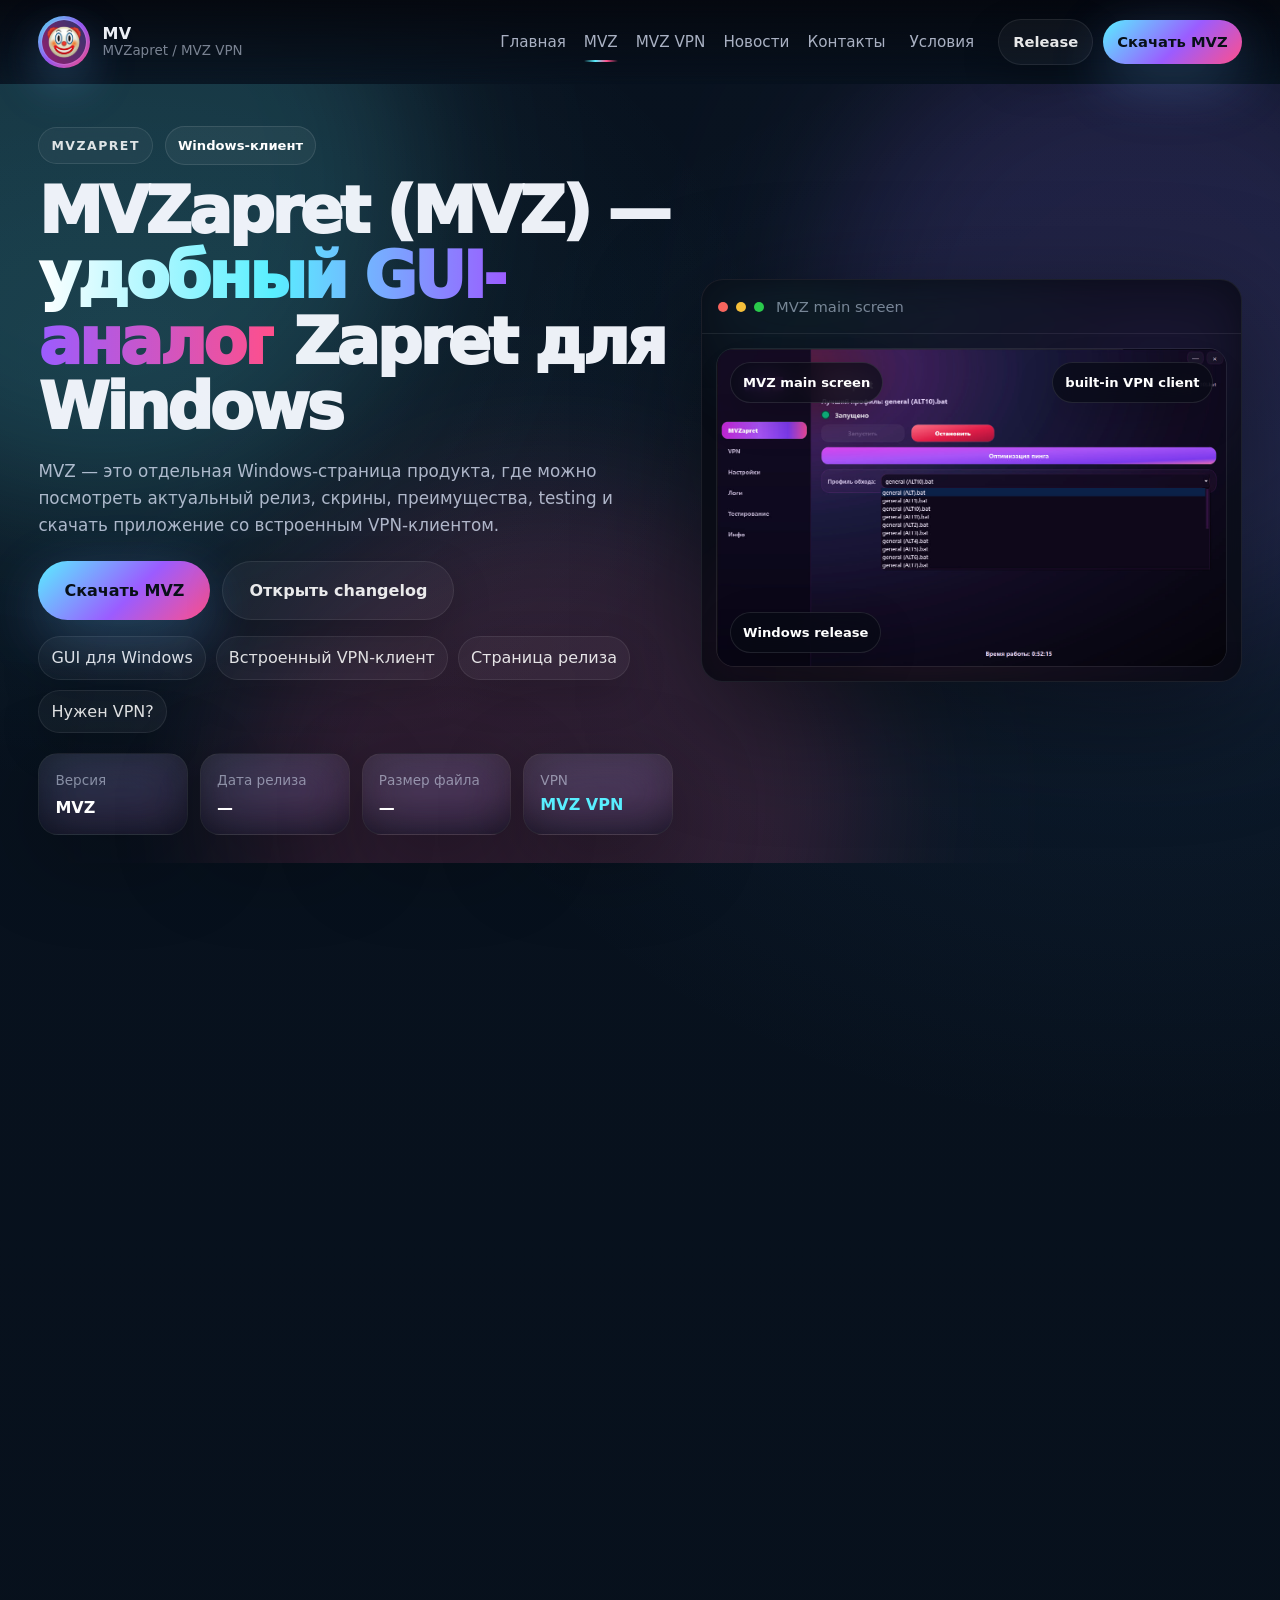
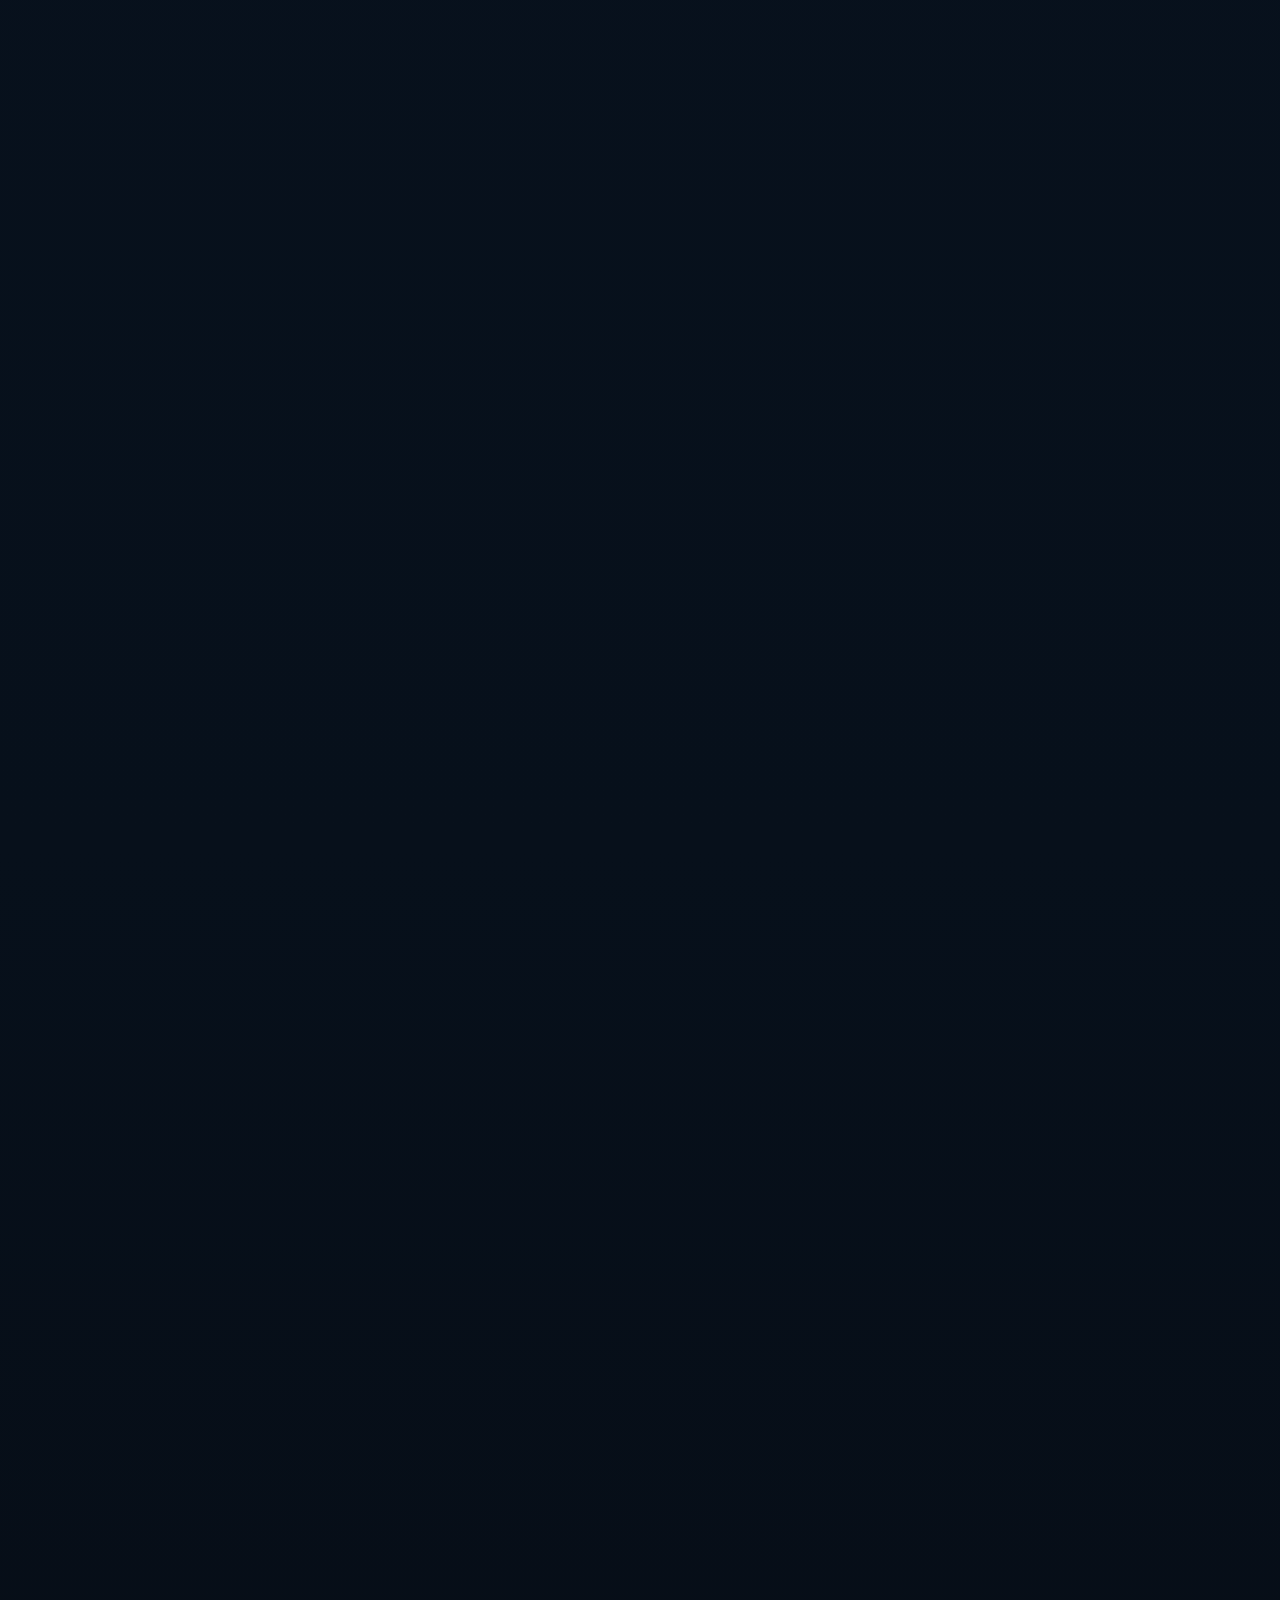
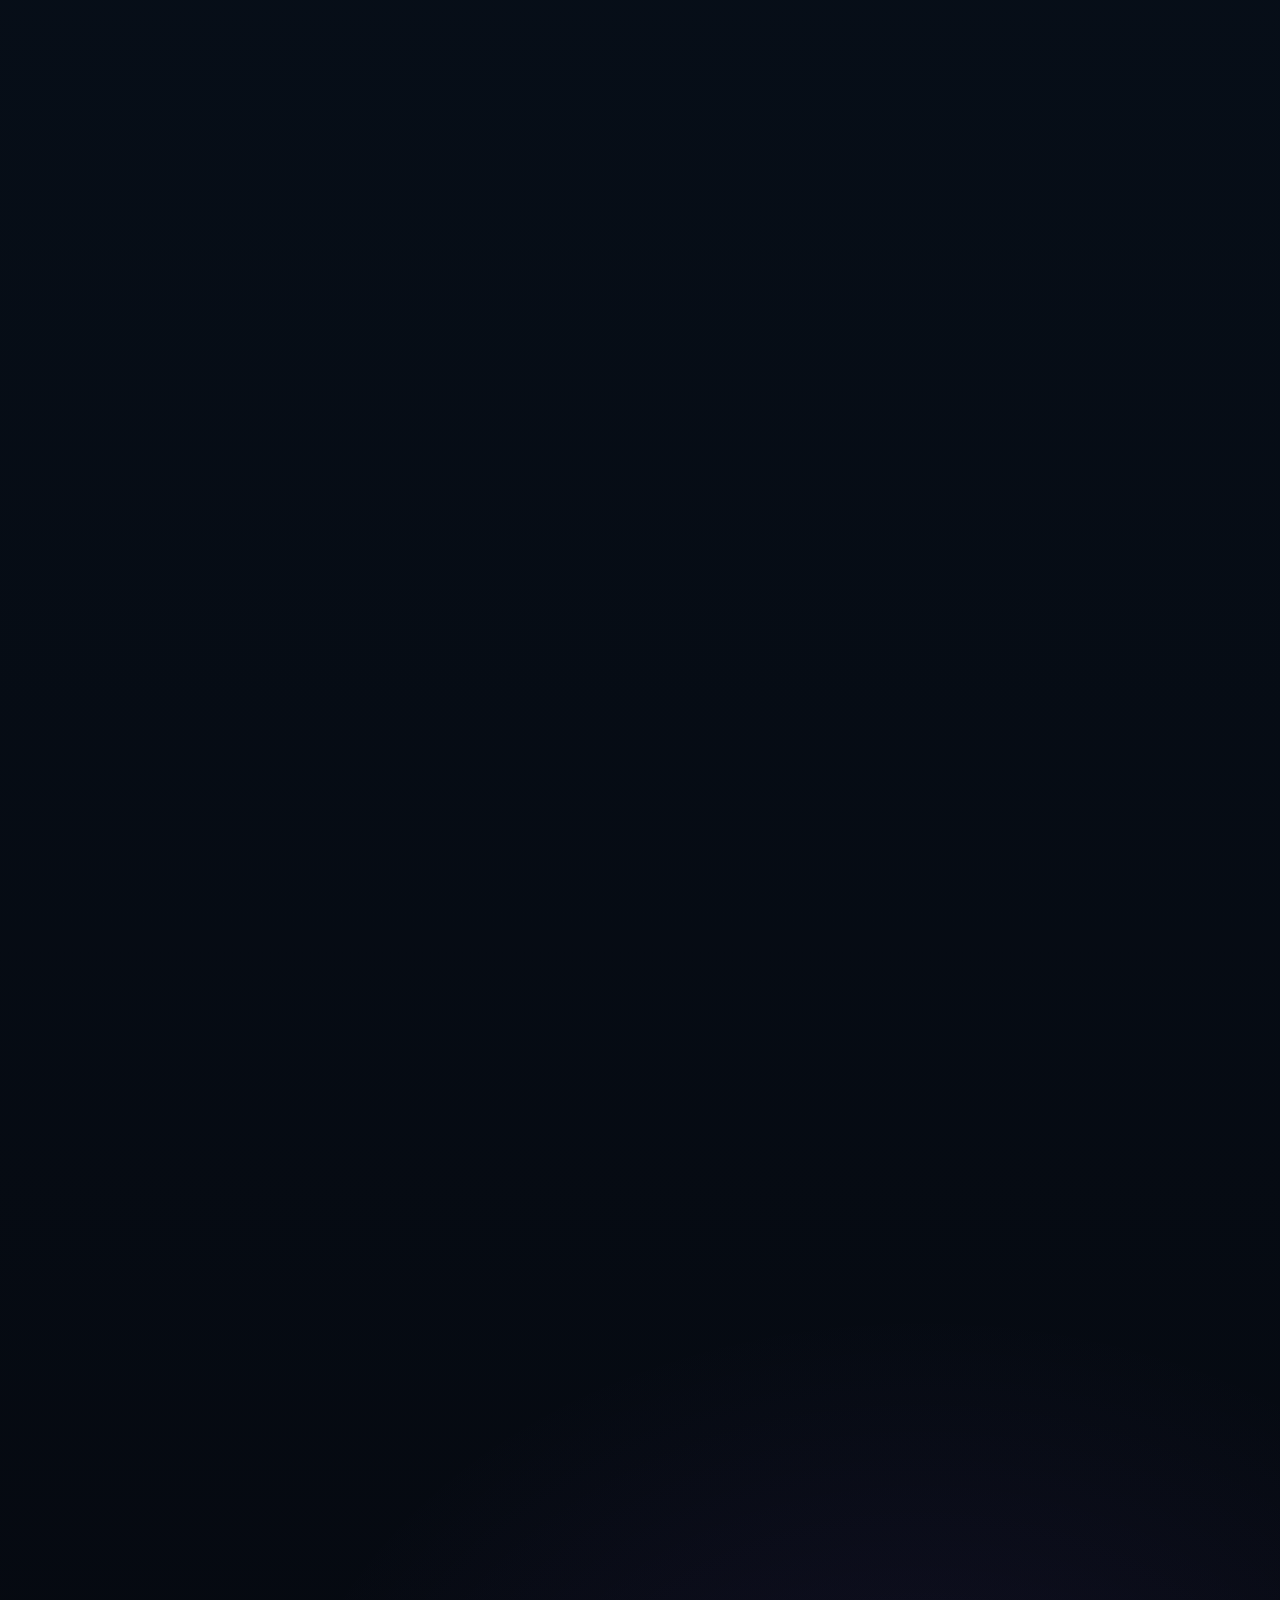
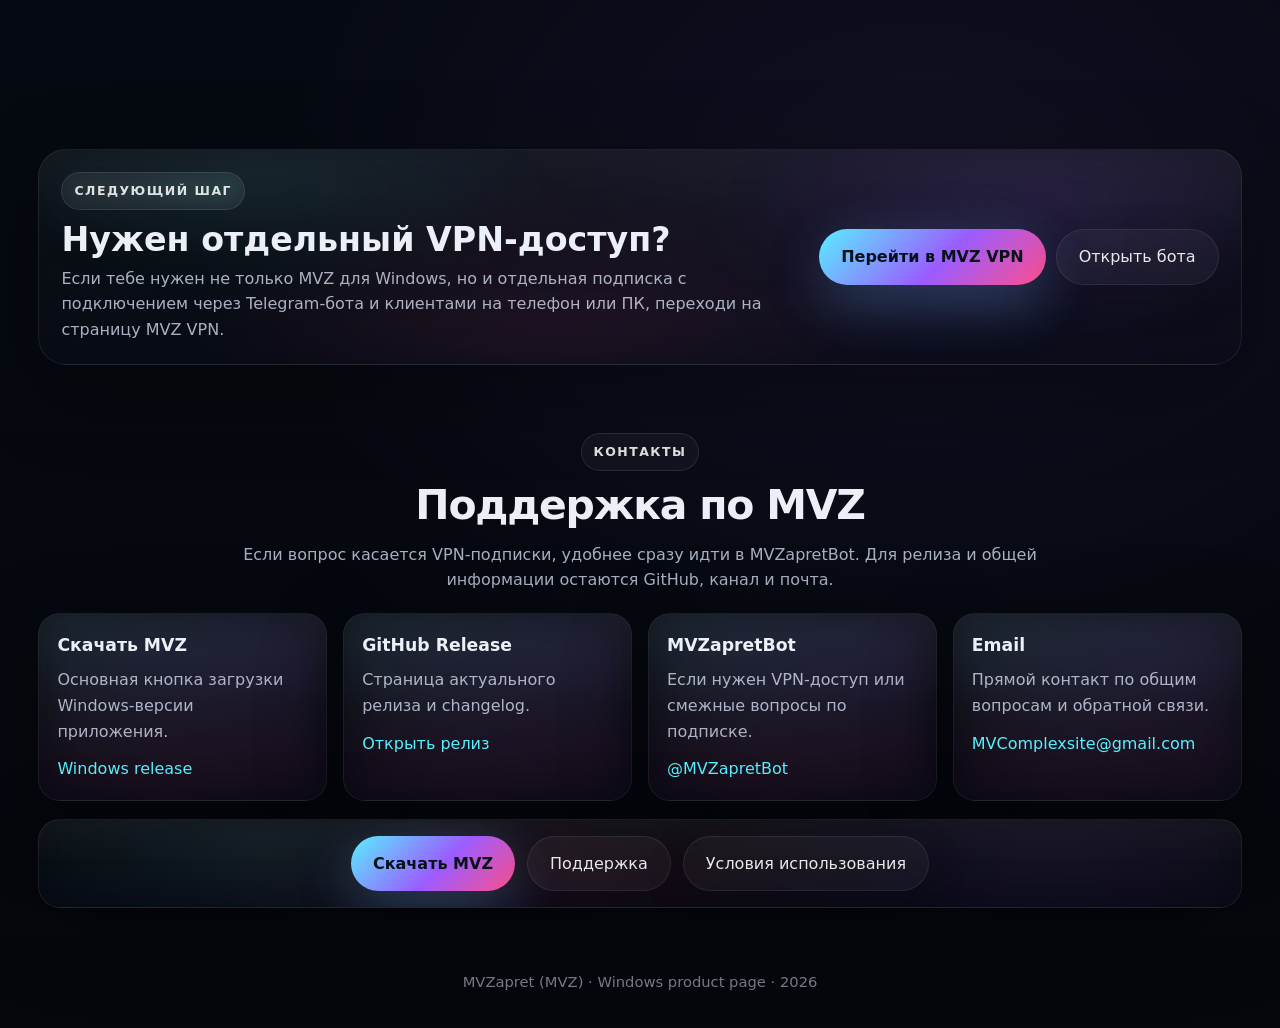
==== commit d3ba8c97: "Update mvz.html" ====
--- a/mvz.html
+++ b/mvz.html
@@ -2,40 +2,25 @@
 <html lang="ru">
 <head>
   <meta charset="UTF-8" />
-  <meta name="viewport" content="width=device-width, initial-scale=1" />
-
-  <title>MVZapret — MVZ 1.6</title>
+  <meta name="viewport" content="width=device-width, initial-scale=1.0" />
+  <title>MVZapret (MVZ) — Windows-клиент</title>
   <meta
     name="description"
-    content="MVZ 1.6 — Windows-приложение с улучшенным Zapret, testing профилей, встроенным VPN-клиентом и связкой с MVZ VPN через Telegram-бота."
+    content="MVZapret (MVZ): GUI-аналог Zapret для Windows со встроенным VPN-клиентом, changelog, скринами и актуальным релизом."
   />
-
   <meta name="gh-owner" content="mvcomplexsite" />
   <meta name="gh-repo" content="mvcomplexsite.github.io" />
   <meta name="gh-tag" content="MVZ" />
-  <meta name="gh-version" content="1.6" />
   <meta name="gh-asset-hint" content="setup" />
-
   <meta name="theme-color" content="#05070d" />
   <link rel="icon" type="image/jpeg" href="assets/logo-mvz.jpg" />
   <link rel="shortcut icon" type="image/jpeg" href="assets/logo-mvz.jpg" />
   <link rel="apple-touch-icon" href="assets/logo-mvz.jpg" />
-
-  <meta property="og:title" content="MVZapret — MVZ 1.6" />
-  <meta
-    property="og:description"
-    content="Windows-клиент с улучшенным Zapret, testing профилей, встроенным VPN-клиентом и связкой с MVZ VPN."
-  />
-  <meta property="og:type" content="website" />
-  <meta property="og:url" content="https://mvcomplexsite.github.io/mvz.html" />
-
   <link rel="preconnect" href="https://api.github.com" crossorigin />
-  <link rel="preconnect" href="https://telegram.org" crossorigin />
   <link rel="stylesheet" href="styles.css" />
 </head>
-
-<body>
-  <a class="skip-link" href="#main">Перейти к содержимому</a>
+<body class="page-mvz">
+  <a class="skip-link" href="#main">К содержимому</a>
 
   <div class="site-bg" aria-hidden="true">
     <div class="bg-aurora aurora-a"></div>
@@ -48,50 +33,32 @@
 
   <header class="nav-outer">
     <div class="container nav-shell">
-      <a class="brand" href="index.html" aria-label="MVZapret — на главную">
+      <a class="brand" href="index.html" aria-label="Сайт команды MV">
         <span class="brand-mark">
-          <img src="assets/logo-mvz.jpg" alt="Логотип MVZapret" loading="eager" />
+          <img src="assets/logo-mvz.jpg" alt="Логотип MV" loading="eager" />
         </span>
-
         <span class="brand-copy">
-          <span class="brand-title">MVZapret</span>
-          <span class="brand-sub">MVZ 1.6 для Windows</span>
+          <span class="brand-title">MV</span>
+          <span class="brand-sub">MVZapret / MVZ VPN</span>
         </span>
       </a>
 
-      <nav class="nav-menu" aria-label="Навигация">
+      <nav class="nav-menu" aria-label="Основная навигация">
         <a href="index.html" data-page="index.html">Главная</a>
-        <a href="mvz.html" data-page="mvz.html">MVZ 1.6</a>
+        <a href="mvz.html" data-page="mvz.html">MVZ</a>
         <a href="vpn.html" data-page="vpn.html">MVZ VPN</a>
-        <a href="#testing">Testing</a>
-        <a href="#vpn">VPN</a>
-        <a href="#news">Telegram</a>
-        <a href="#contact">Контакты</a>
-
-        <button class="nav-disclaimer" type="button" data-modal-open="mvz-disclaimer">
-          Дисклеймер
-        </button>
+        <a href="index.html#news">Новости</a>
+        <a href="index.html#contact">Контакты</a>
+        <button class="nav-disclaimer" type="button" data-modal-open="mvz-disclaimer">Условия</button>
       </nav>
 
       <div class="nav-actions">
-        <a
-          class="btn ghost small"
-          href="https://t.me/MVZapretBot"
-          target="_blank"
-          rel="noopener noreferrer"
-        >
-          @MVZapretBot
+        <a class="btn ghost small js-release-link" href="https://github.com/mvcomplexsite/mvcomplexsite.github.io/releases/tag/MVZ" target="_blank" rel="noopener noreferrer">
+          Release
         </a>
-
-        <a
-          class="btn primary small js-download"
-          href="https://github.com/mvcomplexsite/mvcomplexsite.github.io/releases/download/MVZ/MVZ_Setup.exe"
-          target="_blank"
-          rel="noopener noreferrer"
-        >
+        <a class="btn primary small js-download" href="https://github.com/mvcomplexsite/mvcomplexsite.github.io/releases/download/MVZ/MVZSetup.exe" target="_blank" rel="noopener noreferrer">
           Скачать MVZ
         </a>
-
         <button
           class="nav-burger"
           type="button"
@@ -104,106 +71,71 @@
         </button>
       </div>
     </div>
-
-    <div class="drawer" id="nav-drawer" aria-hidden="true">
-      <div class="drawer-overlay" data-drawer-close></div>
-
-      <div class="drawer-panel" role="dialog" aria-modal="true" aria-label="Меню">
-        <div class="drawer-head">
-          <div class="drawer-brand">
-            <div class="drawer-title">MVZapret</div>
-            <div class="drawer-sub">MVZ 1.6 / testing / VPN / Telegram</div>
-          </div>
-
-          <button
-            class="drawer-close"
-            type="button"
-            aria-label="Закрыть меню"
-            data-drawer-close
-          >
-            ×
-          </button>
-        </div>
-
-        <div class="drawer-body">
-          <a class="drawer-link" href="index.html" data-page="index.html" data-drawer-close>Главная</a>
-          <a class="drawer-link" href="mvz.html" data-page="mvz.html" data-drawer-close>MVZ 1.6</a>
-          <a class="drawer-link" href="vpn.html" data-page="vpn.html" data-drawer-close>MVZ VPN</a>
-          <a class="drawer-link" href="#testing" data-drawer-close>Testing</a>
-          <a class="drawer-link" href="#vpn" data-drawer-close>VPN</a>
-          <a class="drawer-link" href="#news" data-drawer-close>Telegram</a>
-          <a class="drawer-link" href="#contact" data-drawer-close>Контакты</a>
-
-          <button
-            class="btn ghost drawer-disclaimer"
-            type="button"
-            data-modal-open="mvz-disclaimer"
-            data-drawer-close
-          >
-            Дисклеймер
-          </button>
-
-          <div class="drawer-meta">
-            <div class="drawer-meta-row">
-              <span class="drawer-meta-k">Версия</span>
-              <b class="drawer-meta-v" id="release-version-drawer">1.6</b>
-            </div>
-
-            <div class="drawer-meta-row">
-              <span class="drawer-meta-k">Дата</span>
-              <b class="drawer-meta-v" id="release-date-drawer">—</b>
-            </div>
-
-            <div class="drawer-meta-row">
-              <span class="drawer-meta-k">Размер</span>
-              <b class="drawer-meta-v" id="release-size-drawer">—</b>
-            </div>
-          </div>
-
+  </header>
+
+  <div class="drawer" id="nav-drawer" aria-hidden="true">
+    <div class="drawer-overlay" data-drawer-close></div>
+    <div class="drawer-panel" role="dialog" aria-modal="true" aria-label="Меню сайта">
+      <div class="drawer-head">
+        <div class="drawer-brand">
+          <div class="drawer-title">MVZapret</div>
+          <div class="drawer-sub">Страница продукта для Windows</div>
+        </div>
+        <button class="drawer-close" type="button" aria-label="Закрыть меню" data-drawer-close>✕</button>
+      </div>
+
+      <div class="drawer-body">
+        <a class="drawer-link" href="index.html" data-page="index.html" data-drawer-close>Главная</a>
+        <a class="drawer-link" href="mvz.html" data-page="mvz.html" data-drawer-close>MVZ</a>
+        <a class="drawer-link" href="vpn.html" data-page="vpn.html" data-drawer-close>MVZ VPN</a>
+        <a class="drawer-link" href="index.html#news" data-drawer-close>Новости</a>
+        <a class="drawer-link" href="index.html#contact" data-drawer-close>Контакты</a>
+
+        <div class="drawer-meta">
+          <div class="drawer-meta-row">
+            <span class="drawer-meta-k">Версия</span>
+            <b class="drawer-meta-v" id="release-version-drawer">MVZ</b>
+          </div>
+          <div class="drawer-meta-row">
+            <span class="drawer-meta-k">Дата</span>
+            <b class="drawer-meta-v" id="release-date-drawer">—</b>
+          </div>
+          <div class="drawer-meta-row">
+            <span class="drawer-meta-k">Размер</span>
+            <b class="drawer-meta-v" id="release-size-drawer">—</b>
+          </div>
+        </div>
+
+        <div class="drawer-buttons">
           <a
-            class="btn primary js-download drawer-download"
-            href="https://github.com/mvcomplexsite/mvcomplexsite.github.io/releases/download/MVZ/MVZ_Setup.exe"
+            class="btn primary drawer-download js-download"
+            href="https://github.com/mvcomplexsite/mvcomplexsite.github.io/releases/download/MVZ/MVZSetup.exe"
             target="_blank"
             rel="noopener noreferrer"
           >
-            Скачать для Windows
+            Скачать Windows-версию
           </a>
-
-          <div class="drawer-buttons">
-            <button
-              class="btn ghost small"
-              type="button"
-              data-modal-open="mvz-changelog"
-              data-drawer-close
-            >
-              Changelog
-            </button>
-
-            <button
-              class="btn ghost small"
-              type="button"
-              data-modal-open="mvz-support"
-              data-drawer-close
-            >
-              Поддержка
-            </button>
-          </div>
+          <button class="btn ghost" type="button" data-modal-open="mvz-changelog" data-drawer-close>
+            Changelog
+          </button>
+          <button class="btn ghost" type="button" data-modal-open="mvz-support" data-drawer-close>
+            Поддержка
+          </button>
         </div>
       </div>
     </div>
-  </header>
+  </div>
 
   <div class="sticky-cta" id="sticky-cta" aria-hidden="true">
     <div class="container sticky-cta-inner">
-      <button class="sticky-close" type="button" aria-label="Закрыть" title="Закрыть">×</button>
+      <button class="sticky-close" type="button" aria-label="Скрыть панель">✕</button>
 
       <div class="sticky-copy">
-        <div class="sticky-title">MVZ 1.6</div>
-
+        <div class="sticky-title">MVZapret для Windows</div>
         <div class="sticky-meta">
-          <span class="sticky-pill">Windows 10/11</span>
+          <span class="sticky-pill">Windows 10 / 11</span>
           <span class="sticky-sep">•</span>
-          <span class="sticky-meta-text">Версия: <b id="release-version-cta">1.6</b></span>
+          <span class="sticky-meta-text">Версия: <b id="release-version-cta">MVZ</b></span>
           <span class="sticky-sep">•</span>
           <span class="sticky-meta-text">Дата: <b id="release-date-cta">—</b></span>
         </div>
@@ -212,31 +144,19 @@
       <div class="sticky-actions">
         <a
           class="btn primary small js-download"
-          href="https://github.com/mvcomplexsite/mvcomplexsite.github.io/releases/download/MVZ/MVZ_Setup.exe"
+          href="https://github.com/mvcomplexsite/mvcomplexsite.github.io/releases/download/MVZ/MVZSetup.exe"
           target="_blank"
           rel="noopener noreferrer"
         >
-          Скачать
+          Скачать MVZ
         </a>
-
-        <a
-          class="btn ghost small"
-          href="https://t.me/MVZapretBot"
-          target="_blank"
-          rel="noopener noreferrer"
-        >
-          VPN в боте
-        </a>
-
-        <button class="btn ghost small" type="button" data-modal-open="mvz-changelog">
-          Changelog
-        </button>
+        <button class="btn ghost small" type="button" data-modal-open="mvz-changelog">Changelog</button>
       </div>
     </div>
   </div>
 
   <main id="main">
-    <section id="home" class="hero">
+    <section class="hero product-hero">
       <div class="hero-blobs" aria-hidden="true">
         <div class="blob blob-a"></div>
         <div class="blob blob-b"></div>
@@ -246,94 +166,63 @@
       <div class="container hero-grid reveal" id="hero-sentinel">
         <div class="hero-copy">
           <div class="hero-topline">
-            <span class="eyebrow">mvz 1.6</span>
-            <span class="hero-badge">windows / testing / vpn / bot</span>
+            <span class="eyebrow">MVZapret</span>
+            <span class="hero-badge">Windows-клиент</span>
           </div>
 
           <h1 class="hero-title">
-            MVZ 1.6 —
-            <span>Windows-приложение с улучшенным Zapret</span>
-            и встроенным VPN-клиентом
+            MVZapret (MVZ) —
+            <span>удобный GUI-аналог</span>
+            Zapret для Windows
           </h1>
 
           <p class="hero-text">
-            MVZ 1.6 — это отдельное приложение для Windows, где работа с Zapret собрана в более
-            удобный и понятный формат. Внутри есть testing профилей, встроенный VPN-клиент,
-            поддержка сторонних ссылок и связка с MVZ VPN через @MVZapretBot.
+            MVZ — это отдельная Windows-страница продукта, где можно посмотреть актуальный релиз, скрины,
+            преимущества, testing и скачать приложение со встроенным VPN-клиентом.
           </p>
 
           <div class="hero-actions">
             <a
               class="btn primary big js-download"
-              href="https://github.com/mvcomplexsite/mvcomplexsite.github.io/releases/download/MVZ/MVZ_Setup.exe"
+              href="https://github.com/mvcomplexsite/mvcomplexsite.github.io/releases/download/MVZ/MVZSetup.exe"
               target="_blank"
               rel="noopener noreferrer"
             >
-              Скачать для Windows
+              Скачать MVZ
             </a>
-
-            <a class="btn ghost big" href="#testing">Смотреть экраны</a>
-          </div>
-
-          <div class="hero-trust" aria-label="Быстрые действия">
-            <span class="trust-chip">Windows 10/11</span>
-
+            <button class="btn ghost big" type="button" data-modal-open="mvz-changelog">Открыть changelog</button>
+          </div>
+
+          <div class="hero-trust" aria-label="Краткая информация">
+            <span class="trust-chip">GUI для Windows</span>
+            <span class="trust-chip">Встроенный VPN-клиент</span>
             <a
               class="trust-chip action js-release-link"
               href="https://github.com/mvcomplexsite/mvcomplexsite.github.io/releases/tag/MVZ"
               target="_blank"
               rel="noopener noreferrer"
             >
-              Релиз
+              Страница релиза
             </a>
-
-            <button class="trust-chip action" type="button" data-modal-open="mvz-changelog">
-              Changelog
-            </button>
-
-            <a
-              class="trust-chip action"
-              href="https://t.me/MVZapretBot"
-              target="_blank"
-              rel="noopener noreferrer"
-            >
-              @MVZapretBot
-            </a>
-          </div>
-
-          <div class="hero-pills" aria-label="Ключевые возможности">
-            <span class="pill">Улучшенный Zapret</span>
-            <span class="pill">Testing профилей</span>
-            <span class="pill">Встроенный VPN-клиент</span>
-            <span class="pill">Связка с MVZ VPN</span>
+            <a class="trust-chip action" href="vpn.html">Нужен VPN?</a>
           </div>
 
           <div class="kpi-grid" aria-label="Информация о релизе">
             <div class="kpi-card">
-              <div class="kpi-k">Текущая версия</div>
-              <div class="kpi-v" id="release-version">1.6</div>
-            </div>
-
+              <div class="kpi-k">Версия</div>
+              <div class="kpi-v" id="release-version">MVZ</div>
+            </div>
             <div class="kpi-card">
               <div class="kpi-k">Дата релиза</div>
               <div class="kpi-v" id="release-date">—</div>
             </div>
-
             <div class="kpi-card">
-              <div class="kpi-k">Размер установщика</div>
+              <div class="kpi-k">Размер файла</div>
               <div class="kpi-v" id="release-size">—</div>
             </div>
-
             <div class="kpi-card">
               <div class="kpi-k">VPN</div>
-              <a
-                class="kpi-v link"
-                href="https://t.me/MVZapretBot"
-                target="_blank"
-                rel="noopener noreferrer"
-              >
-                подключение через бота
-              </a>
+              <a class="kpi-v link" href="vpn.html">MVZ VPN</a>
             </div>
           </div>
         </div>
@@ -344,19 +233,18 @@
               <span class="dot red"></span>
               <span class="dot yellow"></span>
               <span class="dot green"></span>
-              <span class="hero-window-title">MVZ 1.6 / main screen</span>
+              <span class="hero-window-title">MVZ main screen</span>
             </div>
 
             <div class="hero-window-body">
               <img
                 src="assets/mvz-screen-home.jpg"
-                alt="Главный экран MVZ 1.6"
+                alt="Главный экран MVZapret"
                 loading="eager"
               />
-
-              <div class="floating-chip fc-1">MVZ 1.6</div>
-              <div class="floating-chip fc-2">built-in VPN</div>
-              <div class="floating-chip fc-3">real app screen</div>
+              <div class="floating-chip fc-1">MVZ main screen</div>
+              <div class="floating-chip fc-2">built-in VPN client</div>
+              <div class="floating-chip fc-3">Windows release</div>
             </div>
           </div>
         </div>
@@ -367,29 +255,27 @@
       <div class="container">
         <div class="launch-strip reveal">
           <div class="launch-copy">
-            <div class="section-label">что важно в 1.6</div>
-            <h2 class="section-title small">Не просто запуск, а уже нормальный рабочий набор</h2>
-          </div>
-
+            <div class="section-label">релизная часть</div>
+            <h2 class="section-title small">Скачивание, скрины и changelog в одном месте</h2>
+          </div>
           <div class="launch-tags">
-            <span>Улучшенный Zapret</span>
+            <span>Windows 10 / 11</span>
+            <span>GUI-аналог Zapret</span>
             <span>Встроенный VPN-клиент</span>
-            <span>Testing профилей</span>
-            <span>Подключение через бота</span>
+            <span>Отдельная страница продукта</span>
           </div>
         </div>
       </div>
     </section>
 
-    <section id="mvz" class="section">
+    <section class="section" id="overview">
       <div class="container">
         <div class="section-head reveal">
-          <div class="section-label">mvz 1.6</div>
-          <h2 class="section-title">MVZ для Windows без лишней путаницы</h2>
+          <div class="section-label">обзор MVZ</div>
+          <h2 class="section-title">Зачем нужен MVZapret</h2>
           <p class="section-subtitle">
-            Здесь собрана вся основа по приложению: релиз, changelog, реальные экраны,
-            testing и VPN внутри самой программы. Страница показывает MVZ как отдельный
-            продукт, а не как набор случайных блоков.
+            Страница MVZ должна сразу продавать идею продукта: понятный интерфейс, отдельный релиз, удобная
+            загрузка, встроенный VPN-клиент и быстрый переход к дополнительным сценариям.
           </p>
         </div>
 
@@ -397,31 +283,25 @@
           <div class="changelog-head">
             <div class="changelog-copy">
               <div class="changelog-title">
-                Текущий релиз
-                <span class="release-badge" id="release-version-2">1.6</span>
+                Актуальный релиз
+                <span class="release-badge" id="release-version-2">MVZ</span>
               </div>
-
               <div class="changelog-sub">
-                Дата: <span id="release-date-2">—</span>
+                Дата публикации: <span id="release-date-2">—</span>
               </div>
             </div>
 
             <div class="changelog-actions">
               <a
                 class="btn primary small js-download"
-                href="https://github.com/mvcomplexsite/mvcomplexsite.github.io/releases/download/MVZ/MVZ_Setup.exe"
+                href="https://github.com/mvcomplexsite/mvcomplexsite.github.io/releases/download/MVZ/MVZSetup.exe"
                 target="_blank"
                 rel="noopener noreferrer"
               >
                 Скачать .exe
               </a>
-
-              <button
-                class="btn ghost small"
-                type="button"
-                data-modal-open="mvz-changelog"
-              >
-                Открыть changelog
+              <button class="btn ghost small" type="button" data-modal-open="mvz-changelog">
+                Полный changelog
               </button>
             </div>
           </div>
@@ -435,48 +315,45 @@
 
         <div class="grid-2 reveal">
           <article class="card glass">
-            <h3>Что есть в приложении</h3>
-
+            <h3>Что получает пользователь</h3>
             <ul class="list">
-              <li>Удобная Windows-оболочка вокруг улучшенного Zapret.</li>
-              <li>Более понятный рабочий процесс без лишней мешанины.</li>
-              <li>Встроенный VPN-клиент в версии 1.6.</li>
-              <li>Поддержка сторонних VPN-ссылок внутри клиента.</li>
-              <li>Связка с MVZ VPN и переход в @MVZapretBot.</li>
+              <li>Понятный GUI вместо ручной возни.</li>
+              <li>Отдельная Windows-страница с загрузкой и описанием.</li>
+              <li>Встроенный VPN-клиент внутри MVZ.</li>
+              <li>Переход к MVZ VPN, если нужен отдельный подписочный доступ.</li>
+              <li>Скрины, testing и релизная часть без хаоса.</li>
             </ul>
 
             <div class="callout">
-              <div class="callout-title">Главная мысль</div>
+              <div class="callout-title">Нормальная точка входа</div>
               <div class="callout-text">
-                MVZ выглядит как отдельный продукт: есть релиз, changelog, скриншоты, логика
-                testing и понятный путь в Telegram-бот.
+                Эта страница собрана так, чтобы человеку было понятно, что скачать, зачем это нужно и где
+                посмотреть актуальные изменения.
               </div>
             </div>
 
             <div class="feature-grid">
               <div class="feature">
                 <div class="feature-ico" aria-hidden="true"><span class="ico"></span></div>
-                <div class="feature-t">Нормальный старт</div>
-                <div class="feature-d">Скачал, поставил и сразу понимаешь, куда идти дальше.</div>
+                <div class="feature-t">Удобный GUI</div>
+                <div class="feature-d">Понятный интерфейс вместо разрозненных ручных действий.</div>
               </div>
 
               <div class="feature">
                 <div class="feature-ico" aria-hidden="true"><span class="ico alt"></span></div>
-                <div class="feature-t">Связка с ботом</div>
-                <div class="feature-d">Через @MVZapretBot можно перейти к MVZ VPN и связанным действиям.</div>
+                <div class="feature-t">Релизы и changelog</div>
+                <div class="feature-d">Всё важное по версии собрано прямо на странице MVZ.</div>
               </div>
 
               <div class="feature">
                 <div class="feature-ico" aria-hidden="true"><span class="ico pink"></span></div>
-                <div class="feature-t">Живой релизный блок</div>
-                <div class="feature-d">Дата, размер и changelog подтягиваются прямо в страницу.</div>
+                <div class="feature-t">Связка с VPN</div>
+                <div class="feature-d">Если нужен отдельный доступ — рядом есть страница MVZ VPN.</div>
               </div>
             </div>
 
             <div class="faq-cta">
-              <button class="btn ghost small" type="button" data-modal-open="mvz-faq">
-                Открыть FAQ
-              </button>
+              <button class="btn ghost small" type="button" data-modal-open="mvz-faq">FAQ по MVZ</button>
             </div>
           </article>
 
@@ -485,54 +362,49 @@
               <span class="dot red"></span>
               <span class="dot yellow"></span>
               <span class="dot green"></span>
-              <span class="panel-shot-title">MVZ 1.6 / reference screen</span>
-            </div>
-
+              <span class="panel-shot-title">MVZ reference screen</span>
+            </div>
             <div class="panel-shot-body">
               <img
                 src="assets/mvz-screen-home.jpg"
-                alt="Референсный экран MVZ 1.6"
+                alt="Скрин MVZapret"
                 loading="lazy"
               />
             </div>
-
             <div class="panel-shot-foot">
-              Это главный экран приложения — с него проще всего показать, что перед пользователем
-              не заглушка, а уже собранный продукт.
+              Отдельная страница MVZ теперь сфокусирована на скачивании, преимуществах, testing и релизах.
             </div>
           </article>
         </div>
       </div>
     </section>
 
-    <section id="testing" class="section">
+    <section class="section" id="testing">
       <div class="container">
         <div class="section-head reveal">
           <div class="section-label">testing</div>
-          <h2 class="section-title">Testing профилей без лишней перегрузки</h2>
+          <h2 class="section-title">Скрины и testing-сцены</h2>
           <p class="section-subtitle">
-            Блок testing нужен не ради украшения. Он показывает, что MVZ — это рабочий инструмент,
-            где можно проверять профили, смотреть ход теста и быстро понимать результат.
+            Testing-блок оставлен на своей продуктовой странице, чтобы MVZ выглядел как полноценный
+            Windows-продукт, а не как случайная смесь всего проекта сразу.
           </p>
         </div>
 
         <div class="testing-layout reveal">
           <article class="testing-main">
             <div class="testing-copy">
-              <span class="screen-kicker">основной экран testing</span>
-              <h3>Главный экран тестирования</h3>
+              <span class="screen-kicker">основной экран</span>
+              <h3>Главный testing-вид</h3>
               <p>
-                Здесь хорошо видно саму логику раздела: запуск проверки, ход теста,
-                список профилей и понятный итог без лишней перегруженности.
+                Основной экран можно использовать как визуальную опору для загрузочной страницы, описания
+                продукта и будущих доработок презентации MVZ.
               </p>
-
-              <div class="asset-line">assets/mvz-screen-testing-main.jpg</div>
             </div>
 
             <div class="frame testing-frame">
               <img
                 src="assets/mvz-screen-testing-main.jpg"
-                alt="Основной экран тестирования профилей в MVZ"
+                alt="Основной testing-экран MVZ"
                 loading="lazy"
               />
             </div>
@@ -542,23 +414,21 @@
             <article class="mini-card">
               <h3>Что здесь важно</h3>
               <ul class="list compact">
-                <li>Быстрая проверка профилей.</li>
-                <li>Понятная подача без хаоса.</li>
-                <li>Результат видно сразу.</li>
-                <li>Testing ощущается как часть реального рабочего процесса.</li>
+                <li>Скрины остаются внутри страницы MVZ.</li>
+                <li>Визуал поддерживает доверие к релизу.</li>
+                <li>Есть отдельный CTA на скачивание.</li>
+                <li>Testing больше не мешает главной странице проекта.</li>
               </ul>
             </article>
 
             <article class="mini-card visual-mini">
               <div class="visual-mini-top">
-                <span class="screen-kicker">дополнительный экран</span>
-                <div class="asset-line">assets/mvz-screen-testing-purple.jpg</div>
+                <span class="screen-kicker">доп. визуал</span>
               </div>
-
               <div class="frame">
                 <img
                   src="assets/mvz-screen-testing-purple.jpg"
-                  alt="Второй экран тестирования профилей в MVZ"
+                  alt="Дополнительный testing-экран MVZ"
                   loading="lazy"
                 />
               </div>
@@ -568,184 +438,76 @@
       </div>
     </section>
 
-    <section id="vpn" class="section">
+    <section class="section" id="visuals">
       <div class="container">
         <div class="section-head reveal">
-          <div class="section-label">vpn</div>
-          <h2 class="section-title">VPN внутри MVZ 1.6</h2>
+          <div class="section-label">скрины</div>
+          <h2 class="section-title">Визуальная часть продукта</h2>
           <p class="section-subtitle">
-            В версии 1.6 VPN уже не выглядит как отдельная абстрактная идея. Это часть самого
-            приложения, куда можно вставлять сторонние ссылки и использовать маршрут для MVZ VPN.
-          </p>
-        </div>
-
-        <div class="vpn-layout reveal">
-          <article class="vpn-shot card glass">
-            <div class="vpn-shot-copy">
-              <span class="screen-kicker">экран VPN</span>
-              <h3>Встроенный VPN-клиент</h3>
-              <p>
-                Один из главных моментов в MVZ 1.6 — отдельный VPN-раздел прямо внутри приложения,
-                без разрыва между скачиванием программы и дальнейшей работой.
-              </p>
-              <div class="asset-line">assets/mvz-screen-vpn.jpg</div>
-            </div>
-
-            <div class="frame vpn-frame">
-              <img
-                src="assets/mvz-screen-vpn.jpg"
-                alt="Экран VPN-клиента в MVZ 1.6"
-                loading="lazy"
-              />
-            </div>
-          </article>
-
-          <div class="vpn-side">
-            <article class="card glass">
-              <h3>Что здесь стоит показывать рядом</h3>
-
-              <ul class="list">
-                <li>VPN-клиент встроен прямо в MVZ 1.6.</li>
-                <li>Можно использовать сторонние VPN-ссылки.</li>
-                <li>Можно переходить к MVZ VPN через @MVZapretBot.</li>
-                <li>Весь маршрут остаётся внутри одной общей экосистемы.</li>
-              </ul>
-
-              <div class="vpn-actions">
-                <a
-                  class="btn primary"
-                  href="https://t.me/MVZapretBot"
-                  target="_blank"
-                  rel="noopener noreferrer"
-                >
-                  Открыть @MVZapretBot
-                </a>
-
-                <a class="btn ghost" href="vpn.html">
-                  Отдельная страница VPN
-                </a>
-              </div>
-            </article>
-
-            <article class="card glass">
-              <h3>Почему это важно</h3>
-
-              <div class="note-stack">
-                <div class="note-item">
-                  <b>Для MVZ</b>
-                  <span>Приложение ощущается цельным: Zapret, testing и VPN собраны в одном месте.</span>
-                </div>
-
-                <div class="note-item">
-                  <b>Для пользователя</b>
-                  <span>Не нужно гадать, где заканчивается приложение и где начинается путь дальше по VPN.</span>
-                </div>
-              </div>
-            </article>
-          </div>
-        </div>
-      </div>
-    </section>
-
-    <section id="visuals" class="section">
-      <div class="container">
-        <div class="section-head reveal">
-          <div class="section-label">визуально</div>
-          <h2 class="section-title">Реальные экраны MVZ 1.6</h2>
-          <p class="section-subtitle">
-            Здесь собраны состояния приложения, которые уже есть сейчас: главный экран, testing
-            и встроенный VPN-клиент.
+            Этот блок можно дальше спокойно редактировать и наращивать без влияния на главную и VPN-страницу.
           </p>
         </div>
 
         <div class="visual-grid reveal">
           <article class="visual-card">
             <div class="visual-head">
-              <span class="visual-title">Главный экран</span>
-              <div class="asset-line">assets/mvz-screen-home.jpg</div>
-            </div>
-
+              <span class="visual-title">Главный экран MVZ</span>
+            </div>
             <div class="frame visual-frame">
-              <img
-                src="assets/mvz-screen-home.jpg"
-                alt="Основной интерфейс MVZ 1.6"
-                loading="lazy"
-              />
-            </div>
-
-            <p class="visual-text">
-              Экран, с которого у пользователя начинается знакомство с приложением.
-            </p>
+              <img src="assets/mvz-screen-home.jpg" alt="Главный экран MVZ" loading="lazy" />
+            </div>
+            <p class="visual-text">Подходит для первого впечатления, загрузочного экрана и основного product-блока.</p>
           </article>
 
           <article class="visual-card">
             <div class="visual-head">
-              <span class="visual-title">Testing — основной</span>
-              <div class="asset-line">assets/mvz-screen-testing-main.jpg</div>
-            </div>
-
+              <span class="visual-title">Testing screen</span>
+            </div>
             <div class="frame visual-frame">
               <img
                 src="assets/mvz-screen-testing-main.jpg"
-                alt="Основной экран testing в MVZ"
+                alt="Testing screen MVZ"
                 loading="lazy"
               />
             </div>
-
-            <p class="visual-text">
-              Хорошо показывает саму логику тестирования и ход работы.
-            </p>
+            <p class="visual-text">Хорошо раскрывает продукт как рабочее приложение, а не просто страницу загрузки.</p>
           </article>
 
           <article class="visual-card">
             <div class="visual-head">
-              <span class="visual-title">Testing — второй экран</span>
-              <div class="asset-line">assets/mvz-screen-testing-purple.jpg</div>
-            </div>
-
+              <span class="visual-title">Дополнительный ракурс</span>
+            </div>
             <div class="frame visual-frame">
               <img
                 src="assets/mvz-screen-testing-purple.jpg"
-                alt="Второй экран testing в MVZ"
+                alt="Дополнительный экран MVZ"
                 loading="lazy"
               />
             </div>
-
-            <p class="visual-text">
-              Дополняет раздел testing и показывает ещё одно состояние интерфейса.
-            </p>
+            <p class="visual-text">Можно использовать как вторичную сцену, чтобы страница выглядела насыщеннее.</p>
           </article>
 
           <article class="visual-card">
             <div class="visual-head">
-              <span class="visual-title">VPN внутри приложения</span>
-              <div class="asset-line">assets/mvz-screen-vpn.jpg</div>
-            </div>
-
+              <span class="visual-title">Связка с VPN</span>
+            </div>
             <div class="frame visual-frame">
-              <img
-                src="assets/mvz-screen-vpn.jpg"
-                alt="VPN-экран MVZ 1.6"
-                loading="lazy"
-              />
-            </div>
-
-            <p class="visual-text">
-              Экран встроенного VPN-клиента как часть MVZ 1.6.
-            </p>
+              <img src="assets/mvz-screen-vpn.jpg" alt="Связка MVZ и VPN" loading="lazy" />
+            </div>
+            <p class="visual-text">Если нужен отдельный подписочный доступ, на соседней странице уже есть MVZ VPN.</p>
           </article>
         </div>
       </div>
     </section>
 
-    <section id="how" class="section">
+    <section class="section" id="flow">
       <div class="container reveal">
         <div class="section-head">
-          <div class="section-label">путь пользователя</div>
-          <h2 class="section-title">Как человек заходит в MVZ</h2>
+          <div class="section-label">сценарий</div>
+          <h2 class="section-title">Как это выглядит для пользователя</h2>
           <p class="section-subtitle">
-            Маршрут здесь прямой: увидел приложение, скачал релиз, открыл нужный раздел
-            и при необходимости ушёл дальше в Telegram-бот.
+            Путь внутри сайта стал проще: главная знакомит, MVZ объясняет и даёт релиз, VPN-страница закрывает
+            отдельную историю с подпиской и подключением.
           </p>
         </div>
 
@@ -753,127 +515,127 @@
           <div class="t-item">
             <div class="t-n">01</div>
             <div class="t-b">
-              <div class="t-t">Открывает страницу MVZ 1.6</div>
-              <div class="t-d">Сразу видит реальное приложение, а не абстрактное описание.</div>
+              <div class="t-t">Открыть страницу MVZ</div>
+              <div class="t-d">Пользователь попадает на отдельную Windows-страницу и сразу видит продукт.</div>
             </div>
           </div>
 
           <div class="t-item">
             <div class="t-n">02</div>
             <div class="t-b">
-              <div class="t-t">Скачивает релиз</div>
-              <div class="t-d">Переходит в GitHub Releases и получает .exe установщик.</div>
+              <div class="t-t">Посмотреть релиз</div>
+              <div class="t-d">Changelog, дата, размер файла и ссылка на GitHub уже собраны в одном месте.</div>
             </div>
           </div>
 
           <div class="t-item">
             <div class="t-n">03</div>
             <div class="t-b">
-              <div class="t-t">Работает внутри MVZ</div>
-              <div class="t-d">Использует сам интерфейс, testing и встроенный VPN-клиент.</div>
+              <div class="t-t">Скачать Windows-версию</div>
+              <div class="t-d">Основной CTA ведёт прямо к актуальной загрузке приложения.</div>
             </div>
           </div>
 
           <div class="t-item">
             <div class="t-n">04</div>
             <div class="t-b">
-              <div class="t-t">Переходит в бот по VPN</div>
-              <div class="t-d">Если нужен маршрут дальше по MVZ VPN, идёт через @MVZapretBot.</div>
+              <div class="t-t">При необходимости перейти в MVZ VPN</div>
+              <div class="t-d">Для отдельной подписки и бота есть отдельная страница без мешанины.</div>
             </div>
           </div>
         </div>
       </div>
     </section>
 
-    <section id="news" class="section">
+    <section class="section bridge-section">
+      <div class="container">
+        <div class="bridge-card reveal">
+          <div class="bridge-copy">
+            <span class="screen-kicker">следующий шаг</span>
+            <h2>Нужен отдельный VPN-доступ?</h2>
+            <p>
+              Если тебе нужен не только MVZ для Windows, но и отдельная подписка с подключением через
+              Telegram-бота и клиентами на телефон или ПК, переходи на страницу MVZ VPN.
+            </p>
+          </div>
+
+          <div class="bridge-actions">
+            <a class="btn primary" href="vpn.html">Перейти в MVZ VPN</a>
+            <a
+              class="btn ghost"
+              href="https://t.me/MVZapretBot"
+              target="_blank"
+              rel="noopener noreferrer"
+            >
+              Открыть бота
+            </a>
+          </div>
+        </div>
+      </div>
+    </section>
+
+    <section class="section" id="contact">
       <div class="container">
         <div class="section-head reveal">
-          <div class="section-label">telegram</div>
-          <h2 class="section-title">Посты из Telegram</h2>
+          <div class="section-label">контакты</div>
+          <h2 class="section-title">Поддержка по MVZ</h2>
           <p class="section-subtitle">
-            Telegram-блок остаётся живым: новости и посты подтягиваются виджетами, а не дублируются вручную.
+            Если вопрос касается VPN-подписки, удобнее сразу идти в MVZapretBot. Для релиза и общей информации
+            остаются GitHub, канал и почта.
           </p>
         </div>
 
-        <div class="tg-grid reveal">
-          <div class="tg-card tg-skeleton">
-            <script
-              async
-              src="https://telegram.org/js/telegram-widget.js?22"
-              data-telegram-post="motyait2/87"
-              data-width="100%"
-              data-userpic="true"
-            ></script>
-          </div>
-
-          <div class="tg-card tg-skeleton">
-            <script
-              async
-              src="https://telegram.org/js/telegram-widget.js?22"
-              data-telegram-post="motyait2/88"
-              data-width="100%"
-              data-userpic="true"
-            ></script>
-          </div>
-        </div>
-
-        <div class="tg-more reveal">
+        <div class="contacts-grid reveal">
+          <article class="contact-card">
+            <h3>Скачать MVZ</h3>
+            <p>Основная кнопка загрузки Windows-версии приложения.</p>
+            <a
+              class="js-download"
+              href="https://github.com/mvcomplexsite/mvcomplexsite.github.io/releases/download/MVZ/MVZSetup.exe"
+              target="_blank"
+              rel="noopener noreferrer"
+            >
+              Windows release
+            </a>
+          </article>
+
+          <article class="contact-card">
+            <h3>GitHub Release</h3>
+            <p>Страница актуального релиза и changelog.</p>
+            <a
+              class="js-release-link"
+              href="https://github.com/mvcomplexsite/mvcomplexsite.github.io/releases/tag/MVZ"
+              target="_blank"
+              rel="noopener noreferrer"
+            >
+              Открыть релиз
+            </a>
+          </article>
+
+          <article class="contact-card">
+            <h3>MVZapretBot</h3>
+            <p>Если нужен VPN-доступ или смежные вопросы по подписке.</p>
+            <a href="https://t.me/MVZapretBot" target="_blank" rel="noopener noreferrer">@MVZapretBot</a>
+          </article>
+
+          <article class="contact-card">
+            <h3>Email</h3>
+            <p>Прямой контакт по общим вопросам и обратной связи.</p>
+            <a href="mailto:MVComplexsite@gmail.com">MVComplexsite@gmail.com</a>
+          </article>
+        </div>
+
+        <div class="contact-actions reveal">
           <a
-            class="btn ghost"
-            href="https://t.me/motyait2"
+            class="btn primary js-download"
+            href="https://github.com/mvcomplexsite/mvcomplexsite.github.io/releases/download/MVZ/MVZSetup.exe"
             target="_blank"
             rel="noopener noreferrer"
           >
-            Открыть Telegram-канал
+            Скачать MVZ
           </a>
-        </div>
-      </div>
-    </section>
-
-    <section id="contact" class="section">
-      <div class="container">
-        <div class="section-head reveal">
-          <div class="section-label">контакты</div>
-          <h2 class="section-title">Контакты и быстрые ссылки</h2>
-          <p class="section-subtitle">
-            Всё основное по MVZ собрано здесь.
-          </p>
-        </div>
-
-        <div class="contacts-grid reveal">
-          <article class="contact-card">
-            <h3>Бот</h3>
-            <p>Переход к MVZ VPN и связанной логике через Telegram.</p>
-            <a href="https://t.me/MVZapretBot" target="_blank" rel="noopener noreferrer">@MVZapretBot</a>
-          </article>
-
-          <article class="contact-card">
-            <h3>Telegram</h3>
-            <p>Канал с новостями, постами и обновлениями.</p>
-            <a href="https://t.me/motyait2" target="_blank" rel="noopener noreferrer">t.me/motyait2</a>
-          </article>
-
-          <article class="contact-card">
-            <h3>GitHub</h3>
-            <p>Релизы, changelog и страница проекта.</p>
-            <a href="https://github.com/MVComplex" target="_blank" rel="noopener noreferrer">github.com/MVComplex</a>
-          </article>
-
-          <article class="contact-card">
-            <h3>Почта</h3>
-            <p>Связь по вопросам, предложениям и поддержке.</p>
-            <a href="mailto:MVComplexsite@gmail.com">MVComplexsite@gmail.com</a>
-          </article>
-        </div>
-
-        <div class="contact-actions reveal">
-          <button class="btn ghost" type="button" data-modal-open="mvz-support">
-            Поддержка
-          </button>
-
-          <button class="btn ghost" type="button" data-modal-open="mvz-disclaimer">
-            Дисклеймер
-          </button>
+          <button class="btn ghost" type="button" data-modal-open="mvz-support">Поддержка</button>
+          <button class="btn ghost" type="button" data-modal-open="mvz-disclaimer">Условия использования</button>
         </div>
       </div>
     </section>
@@ -881,68 +643,19 @@
 
   <footer class="footer">
     <div class="footer-inner container">
-      <span>MVZapret / MVZ 1.6 / 2026</span>
+      <span>MVZapret (MVZ) · Windows product page · 2026</span>
     </div>
   </footer>
 
-  <div class="modal" id="mvz-help" aria-hidden="true">
-    <div class="modal-overlay" data-modal-close></div>
-
-    <div class="modal-card" role="dialog" aria-modal="true" aria-labelledby="mvz-help-title">
-      <button class="modal-close" type="button" data-modal-close aria-label="Закрыть">×</button>
-
-      <h3 class="modal-title" id="mvz-help-title">Подсказки</h3>
-      <p class="modal-sub">
-        Если что-то идёт не так, сначала проверь актуальность релиза, сам запуск приложения
-        и нужный раздел внутри MVZ.
-      </p>
-
-      <div class="faq-list">
-        <div class="faq-row">
-          <div class="faq-q">1. Приложение не запускается</div>
-          <div class="faq-a">Проверь, что у тебя установлен актуальный релиз, и попробуй запустить приложение повторно.</div>
-        </div>
-
-        <div class="faq-row">
-          <div class="faq-q">2. Нужен VPN внутри MVZ</div>
-          <div class="faq-a">Открой встроенный VPN-клиент и проверь ссылку, которую используешь для подключения.</div>
-        </div>
-
-        <div class="faq-row">
-          <div class="faq-q">3. Нужен именно MVZ VPN</div>
-          <div class="faq-a">Перейди в @MVZapretBot и используй дальнейший путь через Telegram.</div>
-        </div>
-      </div>
-
-      <div class="modal-actions" style="margin-top:12px;">
-        <button class="btn ghost small" type="button" data-modal-close>Закрыть</button>
-        <a
-          class="btn primary small js-download"
-          href="https://github.com/mvcomplexsite/mvcomplexsite.github.io/releases/download/MVZ/MVZ_Setup.exe"
-          target="_blank"
-          rel="noopener noreferrer"
-        >
-          Скачать .exe
-        </a>
-      </div>
-    </div>
-  </div>
-
   <div class="modal" id="mvz-changelog" aria-hidden="true">
     <div class="modal-overlay" data-modal-close></div>
-
     <div class="modal-card" role="dialog" aria-modal="true" aria-labelledby="mvz-changelog-title">
-      <button class="modal-close" type="button" data-modal-close aria-label="Закрыть">×</button>
-
+      <button class="modal-close" type="button" data-modal-close aria-label="Закрыть">✕</button>
       <h3 class="modal-title" id="mvz-changelog-title">
         Changelog
-        <span class="modal-badge" id="release-version-3">1.6</span>
+        <span class="modal-badge" id="release-version-3">MVZ</span>
       </h3>
-
-      <p class="modal-sub">
-        Дата релиза:
-        <span id="release-date-3">—</span>
-      </p>
+      <p class="modal-sub">Полный список изменений по актуальному релизу.</p>
 
       <div class="modal-actions">
         <a
@@ -951,9 +664,8 @@
           target="_blank"
           rel="noopener noreferrer"
         >
-          Открыть релиз
+          Открыть GitHub Release
         </a>
-
         <button class="btn ghost small" type="button" data-modal-close>Закрыть</button>
       </div>
 
@@ -968,36 +680,34 @@
 
   <div class="modal" id="mvz-faq" aria-hidden="true">
     <div class="modal-overlay" data-modal-close></div>
-
     <div class="modal-card" role="dialog" aria-modal="true" aria-labelledby="mvz-faq-title">
-      <button class="modal-close" type="button" data-modal-close aria-label="Закрыть">×</button>
-
-      <h3 class="modal-title" id="mvz-faq-title">FAQ</h3>
-      <p class="modal-sub">Короткие ответы по MVZ 1.6.</p>
+      <button class="modal-close" type="button" data-modal-close aria-label="Закрыть">✕</button>
+      <h3 class="modal-title" id="mvz-faq-title">FAQ по MVZ</h3>
+      <p class="modal-sub">Короткие ответы по странице MVZapret.</p>
 
       <div class="faq-list">
         <div class="faq-row">
-          <div class="faq-q">Что главное в MVZ 1.6?</div>
-          <div class="faq-a">Улучшенный Zapret, встроенный VPN-клиент, testing профилей и связка с Telegram-ботом.</div>
+          <div class="faq-q">Что это за страница?</div>
+          <div class="faq-a">Это отдельная продуктовая страница MVZapret для Windows, без смешивания с новостями и VPN-подпиской.</div>
         </div>
 
         <div class="faq-row">
-          <div class="faq-q">Где подключается MVZ VPN?</div>
-          <div class="faq-a">Через @MVZapretBot, где можно оформить подписку и получить маршрут для подключения.</div>
+          <div class="faq-q">Что здесь можно сделать?</div>
+          <div class="faq-a">Посмотреть скрины, увидеть changelog, открыть релиз и скачать актуальную Windows-версию MVZ.</div>
         </div>
 
         <div class="faq-row">
-          <div class="faq-q">Можно ли использовать свои VPN-ссылки?</div>
-          <div class="faq-a">Да, в версии 1.6 встроенный VPN-клиент поддерживает сторонние ссылки и нашу VPN-ссылку.</div>
+          <div class="faq-q">А если нужен VPN-доступ?</div>
+          <div class="faq-a">Для этого есть отдельная страница MVZ VPN и бот @MVZapretBot.</div>
         </div>
 
         <div class="faq-row">
-          <div class="faq-q">Где скачать MVZapret?</div>
-          <div class="faq-a">Через GitHub Releases или через @MVZapretBot.</div>
-        </div>
-      </div>
-
-      <div class="modal-actions" style="margin-top:12px;">
+          <div class="faq-q">Где брать обновления?</div>
+          <div class="faq-a">Через GitHub Release и Telegram-канал проекта.</div>
+        </div>
+      </div>
+
+      <div class="modal-actions">
         <button class="btn ghost small" type="button" data-modal-close>Закрыть</button>
       </div>
     </div>
@@ -1005,40 +715,43 @@
 
   <div class="modal" id="mvz-disclaimer" aria-hidden="true">
     <div class="modal-overlay" data-modal-close></div>
-
     <div class="modal-card" role="dialog" aria-modal="true" aria-labelledby="mvz-disclaimer-title">
-      <button class="modal-close" type="button" data-modal-close aria-label="Закрыть">×</button>
-
-      <h3 class="modal-title" id="mvz-disclaimer-title">Отказ от ответственности (Disclaimer)</h3>
+      <button class="modal-close" type="button" data-modal-close aria-label="Закрыть">✕</button>
+      <h3 class="modal-title" id="mvz-disclaimer-title">Условия использования</h3>
+      <p class="modal-sub">
+        Перед использованием MVZapret и связанных сервисов ознакомьтесь с базовыми условиями.
+      </p>
 
       <ol class="modal-list">
         <li>
-          <b>Назначение программного обеспечения</b><br>
-          Данное программное обеспечение разработано как технический инструмент для работы с сетевыми
-          сценариями, маршрутизацией и связанными настройками соединения.
+          <b>Правомерность использования.</b><br />
+          Пользователь самостоятельно определяет допустимость использования ПО и сервисов проекта в своей
+          стране, сети, организации и у своего провайдера.
         </li>
         <li>
-          <b>Соблюдение законодательства</b><br>
-          Пользователь самостоятельно оценивает допустимость использования приложения, VPN и связанных
-          сервисов в своей стране, сети, организации и у своего провайдера.
+          <b>Технические ограничения.</b><br />
+          Работа приложения может зависеть от версии Windows, драйверов, DNS, провайдера, политики сети и
+          стороннего программного обеспечения.
         </li>
         <li>
-          <b>Ответственность пользователя</b><br>
-          Пользователь несёт личную ответственность за то, как именно использует приложение, VPN,
-          полученные ссылки и другие элементы экосистемы.
+          <b>Ответственность пользователя.</b><br />
+          Пользователь несёт ответственность за способ применения программного обеспечения, сторонних
+          конфигураций и результатов использования на своём устройстве.
         </li>
         <li>
-          <b>Отсутствие гарантий</b><br>
-          Все материалы, сервисы и программные компоненты предоставляются по принципу «как есть» (as is).
+          <b>Доступность функций.</b><br />
+          Отдельные возможности могут меняться, временно отключаться или дорабатываться без предварительного
+          уведомления.
         </li>
         <li>
-          <b>Изменение условий</b><br>
-          Разработчики могут менять структуру, подачу и рабочие сценарии проекта без отдельного уведомления.
+          <b>Формат предоставления.</b><br />
+          Продукт и связанная информация предоставляются “как есть”, без обещания абсолютной непрерывности
+          работы и совместимости со всеми сценариями.
         </li>
       </ol>
 
       <div class="modal-actions">
-        <button class="btn ghost small" type="button" data-modal-close>Ок</button>
+        <button class="btn primary small" type="button" data-accept-disclaimer>Принять</button>
         <button class="btn ghost small" type="button" data-modal-close>Закрыть</button>
       </div>
     </div>
@@ -1046,114 +759,112 @@
 
   <div class="modal" id="mvz-support" aria-hidden="true">
     <div class="modal-overlay" data-modal-close></div>
-
     <div class="modal-card" role="dialog" aria-modal="true" aria-labelledby="mvz-support-title">
-      <button class="modal-close" type="button" data-modal-close aria-label="Закрыть">×</button>
-
+      <button class="modal-close" type="button" data-modal-close aria-label="Закрыть">✕</button>
       <h3 class="modal-title" id="mvz-support-title">Поддержка</h3>
-      <p class="modal-sub">Основной быстрый вход — через Telegram-бота или почту.</p>
+      <p class="modal-sub">Куда идти по вопросам MVZ и смежных сервисов.</p>
 
       <div class="faq-list">
         <div class="faq-row">
-          <div class="faq-q">Telegram-бот</div>
-          <div class="faq-a">Через @MVZapretBot можно перейти к MVZ VPN и связанным действиям.</div>
+          <div class="faq-q">По VPN-подписке</div>
+          <div class="faq-a">Основной путь — @MVZapretBot и страница MVZ VPN.</div>
         </div>
 
         <div class="faq-row">
-          <div class="faq-q">Почта</div>
-          <div class="faq-a">Для вопросов, предложений и связи используй MVComplexsite@gmail.com.</div>
-        </div>
-      </div>
-
-      <div class="modal-actions" style="margin-top:12px;">
-        <a
-          class="btn primary small"
-          href="https://t.me/MVZapretBot"
-          target="_blank"
-          rel="noopener noreferrer"
-        >
-          Открыть @MVZapretBot
+          <div class="faq-q">По релизу и загрузке MVZ</div>
+          <div class="faq-a">Сначала проверь GitHub Release и актуальный changelog на этой странице.</div>
+        </div>
+
+        <div class="faq-row">
+          <div class="faq-q">Прямой контакт</div>
+          <div class="faq-a">Если нужен отдельный контакт, используй почту MVComplexsite@gmail.com.</div>
+        </div>
+      </div>
+
+      <div class="modal-actions">
+        <a class="btn primary small" href="https://t.me/MVZapretBot" target="_blank" rel="noopener noreferrer">
+          Открыть бота
         </a>
-
-        <a
-          class="btn ghost small"
-          href="mailto:MVComplexsite@gmail.com"
-        >
-          Почта
-        </a>
-
+        <a class="btn ghost small" href="mailto:MVComplexsite@gmail.com">Написать на почту</a>
         <button class="btn ghost small" type="button" data-modal-close>Закрыть</button>
       </div>
     </div>
   </div>
 
   <script>
-    const $ = (sel, root = document) => root.querySelector(sel);
-    const $$ = (sel, root = document) => Array.from(root.querySelectorAll(sel));
+    const q = (sel, root = document) => root.querySelector(sel);
+    const qa = (sel, root = document) => Array.from(root.querySelectorAll(sel));
 
     (() => {
-      const items = $$('.reveal');
+      const items = qa(".reveal");
       if (!items.length) return;
 
-      const io = new IntersectionObserver((entries) => {
-        entries.forEach((entry) => {
-          if (!entry.isIntersecting) return;
-          entry.target.classList.add('is-visible');
-          io.unobserve(entry.target);
-        });
-      }, { threshold: 0.12 });
+      const io = new IntersectionObserver(
+        (entries) => {
+          entries.forEach((entry) => {
+            if (!entry.isIntersecting) return;
+            entry.target.classList.add("is-visible");
+            io.unobserve(entry.target);
+          });
+        },
+        { threshold: 0.12 }
+      );
 
       items.forEach((item) => io.observe(item));
     })();
 
     (() => {
-      const header = $('.nav-outer');
+      const header = q(".nav-outer");
       if (!header) return;
 
-      const onScroll = () => {
-        header.classList.toggle('is-scrolled', window.scrollY > 10);
-      };
-
+      const onScroll = () => header.classList.toggle("is-scrolled", window.scrollY > 10);
       onScroll();
-      window.addEventListener('scroll', onScroll, { passive: true });
+      window.addEventListener("scroll", onScroll, { passive: true });
     })();
 
     (() => {
-      const links = $$('.nav-menu a[href^="#"]');
-      const map = new Map();
-
-      links.forEach((link) => {
-        const id = link.getAttribute('href').slice(1);
-        const el = document.getElementById(id);
-        if (el) map.set(id, link);
+      const page = (location.pathname.split("/").pop() || "index.html").toLowerCase();
+      qa("[data-page]").forEach((link) => {
+        const target = (link.getAttribute("data-page") || "").toLowerCase();
+        if (target === page) link.classList.add("is-active");
       });
-
-      const page = (location.pathname.split('/').pop() || 'mvz.html').toLowerCase();
-      $$('[data-page]').forEach((link) => {
-        const target = (link.getAttribute('data-page') || '').toLowerCase();
-        if (target === page) link.classList.add('is-active');
+    })();
+
+    (() => {
+      const drawer = q("#nav-drawer");
+      const openBtn = q("[data-drawer-open]");
+      if (!drawer || !openBtn) return;
+
+      const body = document.body;
+
+      const closeDrawer = () => {
+        drawer.classList.remove("is-open");
+        drawer.setAttribute("aria-hidden", "true");
+        openBtn.setAttribute("aria-expanded", "false");
+        body.classList.remove("drawer-open");
+      };
+
+      const openDrawer = () => {
+        drawer.classList.add("is-open");
+        drawer.setAttribute("aria-hidden", "false");
+        openBtn.setAttribute("aria-expanded", "true");
+        body.classList.add("drawer-open");
+        const first = q("a, button", drawer);
+        if (first) first.focus();
+      };
+
+      openBtn.addEventListener("click", () => {
+        const expanded = openBtn.getAttribute("aria-expanded") === "true";
+        if (expanded) closeDrawer();
+        else openDrawer();
       });
 
-      if (!map.size) return;
-
-      const observer = new IntersectionObserver((entries) => {
-        const visible = entries
-          .filter((entry) => entry.isIntersecting)
-          .sort((a, b) => b.intersectionRatio - a.intersectionRatio)[0];
-
-        if (!visible) return;
-
-        links.forEach((link) => link.classList.remove('is-active'));
-        const active = map.get(visible.target.id);
-        if (active) active.classList.add('is-active');
-      }, {
-        rootMargin: '-45% 0px -52% 0px',
-        threshold: [0.06, 0.12, 0.2, 0.35]
+      drawer.addEventListener("click", (e) => {
+        if (e.target.closest("[data-drawer-close]")) closeDrawer();
       });
 
-      map.forEach((_, id) => {
-        const el = document.getElementById(id);
-        if (el) observer.observe(el);
+      document.addEventListener("keydown", (e) => {
+        if (e.key === "Escape") closeDrawer();
       });
     })();
 
@@ -1161,363 +872,295 @@
       const body = document.body;
       let lastActive = null;
 
-      function getFocusable(root) {
-        return Array.from(root.querySelectorAll(
-          'a[href], button:not([disabled]), textarea, input, select, [tabindex]:not([tabindex="-1"])'
-        ));
-      }
-
-      function closeAllModals() {
-        $$('.modal.is-open').forEach((modal) => {
-          modal.classList.remove('is-open');
-          modal.setAttribute('aria-hidden', 'true');
-
-          if (modal._onKey) {
-            document.removeEventListener('keydown', modal._onKey);
-            modal._onKey = null;
-          }
-        });
-
-        body.classList.remove('modal-open');
-      }
-
-      function openModal(id) {
+      const getFocusable = (root) =>
+        qa('a[href], button:not([disabled]), textarea, input, select, [tabindex]:not([tabindex="-1"])', root);
+
+      const closeModal = (modal) => {
+        if (!modal) return;
+        modal.classList.remove("is-open");
+        modal.setAttribute("aria-hidden", "true");
+        body.classList.remove("modal-open");
+        if (modal._onKey) {
+          document.removeEventListener("keydown", modal._onKey);
+          modal._onKey = null;
+        }
+        if (lastActive && typeof lastActive.focus === "function") lastActive.focus();
+        lastActive = null;
+      };
+
+      const openModal = (id) => {
         const modal = document.getElementById(id);
         if (!modal) return;
 
-        closeAllModals();
+        qa(".modal.is-open").forEach((item) => closeModal(item));
+
         lastActive = document.activeElement;
-
-        modal.classList.add('is-open');
-        modal.setAttribute('aria-hidden', 'false');
-        body.classList.add('modal-open');
+        modal.classList.add("is-open");
+        modal.setAttribute("aria-hidden", "false");
+        body.classList.add("modal-open");
 
         const focusables = getFocusable(modal);
-        (focusables[0] || modal).focus();
+        if (focusables[0]) focusables[0].focus();
 
         const onKey = (e) => {
-          if (e.key === 'Escape') {
+          if (e.key === "Escape") {
             closeModal(modal);
             return;
           }
 
-          if (e.key !== 'Tab') return;
-
-          const f = getFocusable(modal);
-          if (!f.length) return;
-
-          const first = f[0];
-          const last = f[f.length - 1];
-          const active = document.activeElement;
-
-          if (e.shiftKey && active === first) {
+          if (e.key !== "Tab") return;
+
+          const list = getFocusable(modal);
+          if (!list.length) return;
+
+          const first = list[0];
+          const last = list[list.length - 1];
+
+          if (e.shiftKey && document.activeElement === first) {
             e.preventDefault();
             last.focus();
-          } else if (!e.shiftKey && active === last) {
+          } else if (!e.shiftKey && document.activeElement === last) {
             e.preventDefault();
             first.focus();
           }
         };
 
         modal._onKey = onKey;
-        document.addEventListener('keydown', onKey);
-      }
-
-      function closeModal(modal) {
-        if (!modal) return;
-
-        modal.classList.remove('is-open');
-        modal.setAttribute('aria-hidden', 'true');
-        body.classList.remove('modal-open');
-
-        if (modal._onKey) {
-          document.removeEventListener('keydown', modal._onKey);
-          modal._onKey = null;
-        }
-
-        if (lastActive && typeof lastActive.focus === 'function') {
-          lastActive.focus();
-        }
-
-        lastActive = null;
-      }
-
-      document.addEventListener('click', (e) => {
-        const opener = e.target.closest('[data-modal-open]');
+        document.addEventListener("keydown", onKey);
+      };
+
+      document.addEventListener("click", (e) => {
+        const opener = e.target.closest("[data-modal-open]");
         if (opener) {
           e.preventDefault();
-          openModal(opener.getAttribute('data-modal-open'));
+          openModal(opener.getAttribute("data-modal-open"));
           return;
         }
 
-        const closer = e.target.closest('[data-modal-close]');
+        const closer = e.target.closest("[data-modal-close]");
         if (closer) {
-          const modal = closer.closest('.modal');
+          const modal = closer.closest(".modal");
+          closeModal(modal);
+          return;
+        }
+
+        const accept = e.target.closest("[data-accept-disclaimer]");
+        if (accept) {
+          const modal = accept.closest(".modal");
           closeModal(modal);
         }
       });
     })();
 
     (() => {
-      const drawer = $('#nav-drawer');
-      const openBtn = $('[data-drawer-open]');
-      if (!drawer || !openBtn) return;
-
-      const body = document.body;
-      let touchHandled = false;
-
-      function closeDrawer() {
-        drawer.classList.remove('is-open');
-        drawer.setAttribute('aria-hidden', 'true');
-        openBtn.setAttribute('aria-expanded', 'false');
-        body.classList.remove('drawer-open');
-      }
-
-      function openDrawer() {
-        drawer.classList.add('is-open');
-        drawer.setAttribute('aria-hidden', 'false');
-        openBtn.setAttribute('aria-expanded', 'true');
-        body.classList.add('drawer-open');
-
-        const first = drawer.querySelector('a,button');
-        if (first) first.focus();
-      }
-
-      function toggleDrawer() {
-        const expanded = openBtn.getAttribute('aria-expanded') === 'true';
-        if (expanded) closeDrawer();
-        else openDrawer();
-      }
-
-      openBtn.addEventListener('click', () => {
-        if (touchHandled) {
-          touchHandled = false;
+      const bar = q("#sticky-cta");
+      const hero = q("#hero-sentinel");
+      const closeBtn = q(".sticky-close", bar);
+
+      if (!bar || !hero) return;
+
+      let dismissed = false;
+
+      const setVisible = (state) => {
+        if (dismissed) {
+          bar.classList.remove("is-visible");
+          bar.setAttribute("aria-hidden", "true");
           return;
         }
-        toggleDrawer();
-      });
-
-      openBtn.addEventListener('touchstart', (e) => {
-        touchHandled = true;
-        e.preventDefault();
-        toggleDrawer();
-      }, { passive: false });
-
-      drawer.addEventListener('click', (e) => {
-        if (e.target.closest('[data-drawer-close]')) closeDrawer();
-      });
-
-      document.addEventListener('keydown', (e) => {
-        if (e.key === 'Escape') closeDrawer();
-      });
-    })();
-
-    (() => {
-      const bar = $('#sticky-cta');
-      const hero = $('#hero-sentinel');
-      if (!bar || !hero) return;
-
-      const closeBtn = $('.sticky-close', bar);
-
-      function setVisible(on) {
-        bar.classList.toggle('is-visible', on);
-        bar.setAttribute('aria-hidden', on ? 'false' : 'true');
-      }
-
-      const observer = new IntersectionObserver((entries) => {
-        const firstEntry = entries[0];
-        const isHeroVisible = !!(firstEntry && firstEntry.isIntersecting);
-        setVisible(!isHeroVisible);
-      }, { threshold: 0.2 });
-
-      observer.observe(hero);
+
+        bar.classList.toggle("is-visible", state);
+        bar.setAttribute("aria-hidden", state ? "false" : "true");
+      };
+
+      const io = new IntersectionObserver(
+        (entries) => {
+          const entry = entries[0];
+          if (!entry) return;
+          setVisible(!entry.isIntersecting);
+        },
+        { threshold: 0.2 }
+      );
+
+      io.observe(hero);
 
       if (closeBtn) {
-        closeBtn.addEventListener('click', () => {
+        closeBtn.addEventListener("click", () => {
+          dismissed = true;
           setVisible(false);
         });
       }
     })();
 
     (() => {
-      function metaContent(name, fallback) {
-        const el = document.querySelector('meta[name="' + name + '"]');
-        return el && el.content ? el.content : fallback;
-      }
-
-      const owner = metaContent('gh-owner', 'mvcomplexsite');
-      const repo = metaContent('gh-repo', 'mvcomplexsite.github.io');
-      const tag = metaContent('gh-tag', 'MVZ');
-      const displayVersion = metaContent('gh-version', '1.6');
-      const hint = metaContent('gh-asset-hint', 'setup').toLowerCase();
-
-      const API_BY_TAG = `https://api.github.com/repos/${owner}/${repo}/releases/tags/${encodeURIComponent(tag)}`;
-      const API_LATEST = `https://api.github.com/repos/${owner}/${repo}/releases/latest`;
-
-      const releaseLinks = $$('.js-release-link');
-      const downloadLinks = $$('.js-download');
+      const metaContent = (name) => {
+        const el = q(`meta[name="${name}"]`);
+        return el && el.content ? el.content.trim() : "";
+      };
+
+      const owner = metaContent("gh-owner");
+      const repo = metaContent("gh-repo");
+      const tag = metaContent("gh-tag");
+      const hint = (metaContent("gh-asset-hint") || "setup").toLowerCase();
+
+      if (!owner || !repo || !tag) return;
+
+      const releaseLinks = qa(".js-release-link");
+      const downloadLinks = qa(".js-download");
 
       const versionEls = [
-        $('#release-version'),
-        $('#release-version-2'),
-        $('#release-version-3'),
-        $('#release-version-cta'),
-        $('#release-version-drawer')
+        q("#release-version"),
+        q("#release-version-2"),
+        q("#release-version-3"),
+        q("#release-version-cta"),
+        q("#release-version-drawer")
       ].filter(Boolean);
 
       const dateEls = [
-        $('#release-date'),
-        $('#release-date-2'),
-        $('#release-date-3'),
-        $('#release-date-cta'),
-        $('#release-date-drawer')
+        q("#release-date"),
+        q("#release-date-2"),
+        q("#release-date-cta"),
+        q("#release-date-drawer")
       ].filter(Boolean);
 
       const sizeEls = [
-        $('#release-size'),
-        $('#release-size-drawer')
+        q("#release-size"),
+        q("#release-size-drawer")
       ].filter(Boolean);
 
-      const notesPreview = $('#release-notes-preview');
-      const notesFull = $('#release-notes-full');
-
-      function fmtDate(iso) {
+      const notesPreview = q("#release-notes-preview");
+      const notesFull = q("#release-notes-full");
+
+      const byTagUrl = `https://api.github.com/repos/${owner}/${repo}/releases/tags/${encodeURIComponent(tag)}`;
+      const latestUrl = `https://api.github.com/repos/${owner}/${repo}/releases/latest`;
+
+      const fmtDate = (iso) => {
         try {
           const dt = new Date(iso);
-          const dd = String(dt.getDate()).padStart(2, '0');
-          const mm = String(dt.getMonth() + 1).padStart(2, '0');
+          const dd = String(dt.getDate()).padStart(2, "0");
+          const mm = String(dt.getMonth() + 1).padStart(2, "0");
           const yy = dt.getFullYear();
           return `${dd}.${mm}.${yy}`;
-        } catch (_) {
-          return '—';
+        } catch {
+          return "—";
         }
-      }
-
-      function fmtSize(bytes) {
-        if (!Number.isFinite(bytes) || bytes <= 0) return '—';
-        const units = ['B', 'KB', 'MB', 'GB'];
+      };
+
+      const fmtSize = (bytes) => {
+        if (!Number.isFinite(bytes) || bytes <= 0) return "—";
+        const units = ["B", "KB", "MB", "GB"];
         let i = 0;
-        let n = bytes;
-
-        while (n >= 1024 && i < units.length - 1) {
-          n /= 1024;
-          i++;
+        let value = bytes;
+        while (value >= 1024 && i < units.length - 1) {
+          value /= 1024;
+          i += 1;
         }
-
-        return `${n.toFixed(i === 0 ? 0 : 1)} ${units[i]}`;
-      }
-
-      function escapeHtml(str) {
+        return `${value.toFixed(i === 0 ? 0 : 1)} ${units[i]}`;
+      };
+
+      const escapeHtml = (str) =>
+        String(str)
+          .replace(/&/g, "&amp;")
+          .replace(/</g, "&lt;")
+          .replace(/>/g, "&gt;")
+          .replace(/"/g, "&quot;")
+          .replace(/'/g, "&#039;");
+
+      const stripMd = (str) => {
+        if (!str) return "";
         return String(str)
-          .replace(/&/g, '&amp;')
-          .replace(/</g, '&lt;')
-          .replace(/>/g, '&gt;')
-          .replace(/"/g, '&quot;')
-          .replace(/'/g, '&#039;');
-      }
-
-      function stripMd(str) {
-        if (!str) return '';
-        let t = String(str);
-        t = t.replace(/\[([^\]]+)\]\([^)]+\)/g, '$1');
-        t = t.replace(/^\s{0,3}#{1,6}\s+/gm, '');
-        t = t.replace(/[*_`>]/g, '');
-        return t.trim();
-      }
-
-      function bodyToItems(body, maxItems = 8) {
+          .replace(/\r/g, "")
+          .replace(/^#{1,6}\s+/gm, "")
+          .replace(/\*\*/g, "")
+          .replace(/`/g, "")
+          .trim();
+      };
+
+      const bodyToItems = (body, maxItems = 12) => {
         const text = stripMd(body);
-        const lines = text
-          .split('\n')
-          .map((x) => x.trim())
+        const lines = text.split("\n").map((x) => x.trim()).filter(Boolean);
+
+        let items = lines
+          .filter((line) => /^[-•]/.test(line))
+          .map((line) => line.replace(/^[-•]\s*/, "").trim())
           .filter(Boolean);
 
-        let items = lines
-          .filter((line) => /^[-•*]\s+/.test(line))
-          .map((line) => line.replace(/^[-•*]\s+/, '').trim())
-          .filter(Boolean);
-
         if (!items.length) {
-          items = lines.filter((line) => line.length > 10);
+          items = lines.filter((line) => line.length > 12);
         }
 
         return items.slice(0, maxItems);
-      }
-
-      function renderNotes(root, items) {
+      };
+
+      const renderNotes = (root, items) => {
         if (!root) return;
-
         if (!items.length) {
-          root.innerHTML = '<div class="notes-empty">Нет заметок к релизу.</div>';
+          root.innerHTML = '<div class="notes-empty">Не удалось загрузить список изменений.</div>';
           return;
         }
 
-        root.innerHTML = `<ul>${items.map((item) => `<li>${escapeHtml(item)}</li>`).join('')}</ul>`;
-      }
-
-      function pickAsset(assets) {
+        root.innerHTML = `<ul>${items.map((item) => `<li>${escapeHtml(item)}</li>`).join("")}</ul>`;
+      };
+
+      const pickAsset = (assets) => {
         if (!Array.isArray(assets) || !assets.length) return null;
-
-        const hinted = assets.find((a) =>
-          String(a.name || '').toLowerCase().includes(hint)
+        const hinted = assets.find((asset) =>
+          String(asset.name || "").toLowerCase().includes(hint)
         );
         if (hinted) return hinted;
 
-        const exe = assets.find((a) =>
-          /\.exe$/i.test(String(a.name || ''))
-        );
+        const exe = assets.find((asset) => /\.exe$/i.test(String(asset.name || "")));
         if (exe) return exe;
 
         return assets[0];
-      }
-
-      function applyRelease(release) {
-        const published = release.published_at || release.created_at || '';
-        const releaseUrl = release.html_url || `https://github.com/${owner}/${repo}/releases/tag/${encodeURIComponent(tag)}`;
+      };
+
+      const applyRelease = (release) => {
+        const version = release.tag_name || tag;
+        const published = release.published_at || release.created_at || "";
+        const releaseUrl =
+          release.html_url ||
+          `https://github.com/${owner}/${repo}/releases/tag/${encodeURIComponent(tag)}`;
+
         const asset = pickAsset(release.assets || []);
-        const downloadUrl = (asset && asset.browser_download_url) || `https://github.com/${owner}/${repo}/releases/download/${encodeURIComponent(tag)}/MVZ_Setup.exe`;
-        const size = fmtSize((asset && asset.size) || 0);
-        const items = bodyToItems(release.body || '', 12);
-
-        versionEls.forEach((el) => el.textContent = displayVersion);
-        dateEls.forEach((el) => el.textContent = fmtDate(published));
-        sizeEls.forEach((el) => el.textContent = size);
-
-        releaseLinks.forEach((link) => link.href = releaseUrl);
-        downloadLinks.forEach((link) => link.href = downloadUrl);
+        const downloadUrl =
+          asset?.browser_download_url ||
+          `https://github.com/${owner}/${repo}/releases/download/${encodeURIComponent(tag)}/MVZSetup.exe`;
+
+        const items = bodyToItems(release.body || "", 12);
+
+        versionEls.forEach((el) => (el.textContent = version));
+        dateEls.forEach((el) => (el.textContent = fmtDate(published)));
+        sizeEls.forEach((el) => (el.textContent = fmtSize(asset?.size || 0)));
+        releaseLinks.forEach((link) => (link.href = releaseUrl));
+        downloadLinks.forEach((link) => (link.href = downloadUrl));
 
         renderNotes(notesPreview, items.slice(0, 4));
         renderNotes(notesFull, items);
-      }
-
-      function applyFallback() {
-        versionEls.forEach((el) => el.textContent = displayVersion);
-        renderNotes(notesPreview, []);
-        renderNotes(notesFull, []);
-      }
-
-      async function fetchRelease() {
+      };
+
+      const loadRelease = async () => {
         try {
-          let res = await fetch(API_BY_TAG, {
-            headers: { 'Accept': 'application/vnd.github+json' }
+          let res = await fetch(byTagUrl, {
+            headers: { Accept: "application/vnd.github+json" }
           });
 
           if (!res.ok) {
-            res = await fetch(API_LATEST, {
-              headers: { 'Accept': 'application/vnd.github+json' }
+            res = await fetch(latestUrl, {
+              headers: { Accept: "application/vnd.github+json" }
             });
           }
 
-          if (!res.ok) throw new Error('release fetch failed');
+          if (!res.ok) throw new Error("Release fetch failed");
 
           const data = await res.json();
           applyRelease(data);
-        } catch (_) {
-          applyFallback();
+        } catch {
+          renderNotes(notesPreview, []);
+          renderNotes(notesFull, []);
         }
-      }
-
-      fetchRelease();
+      };
+
+      loadRelease();
     })();
   </script>
 </body>
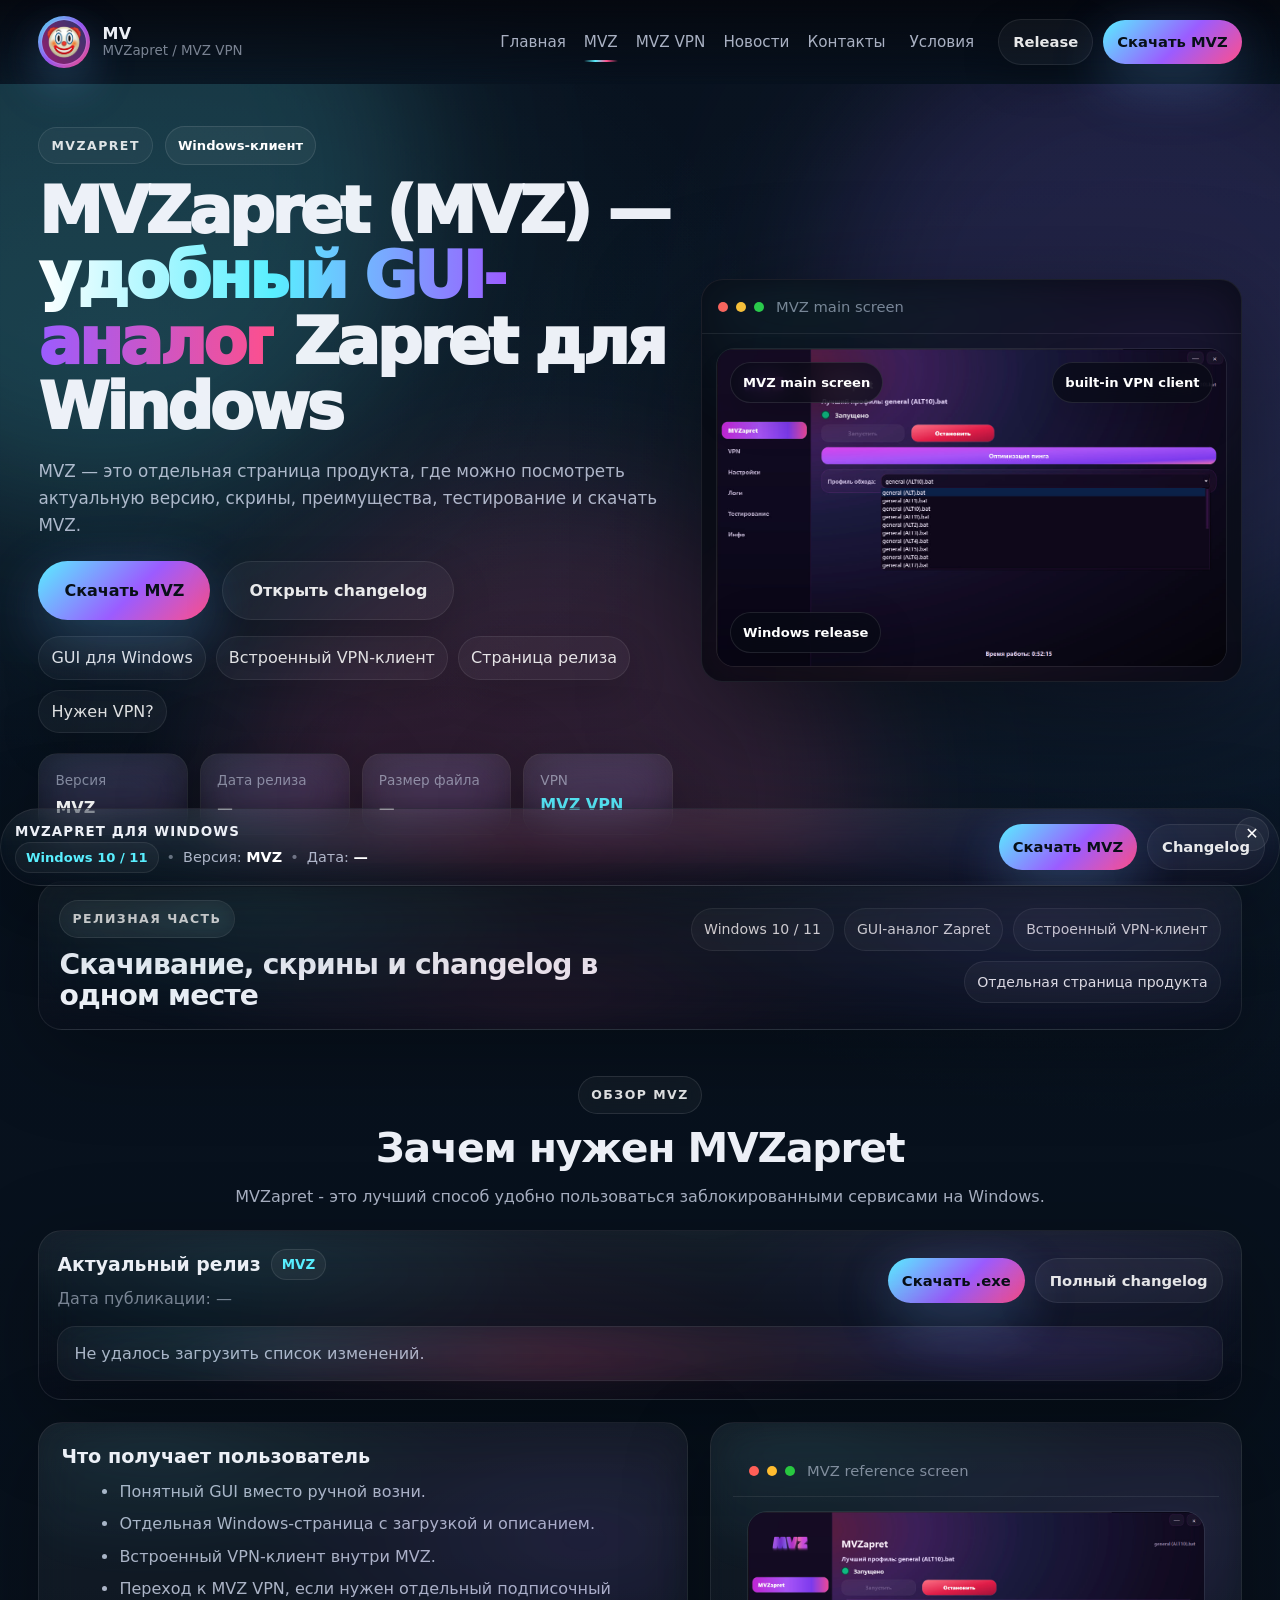
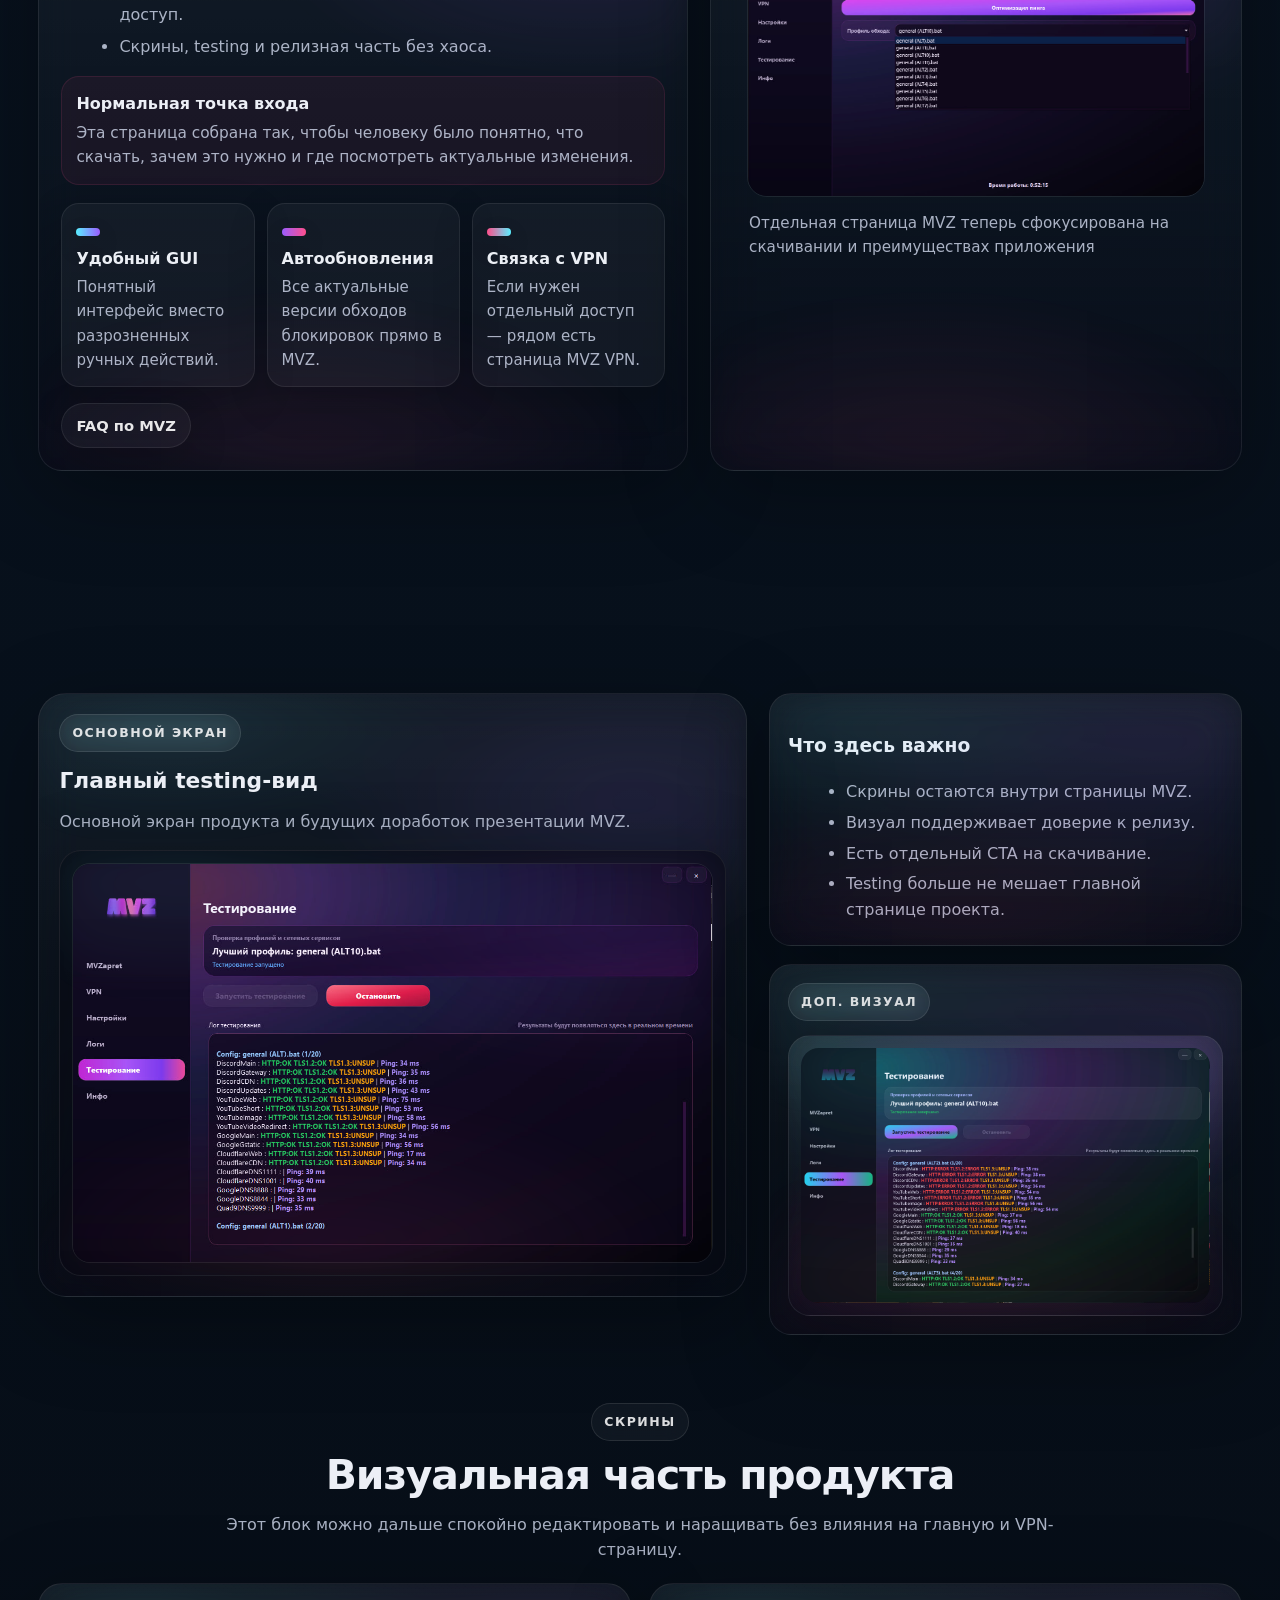
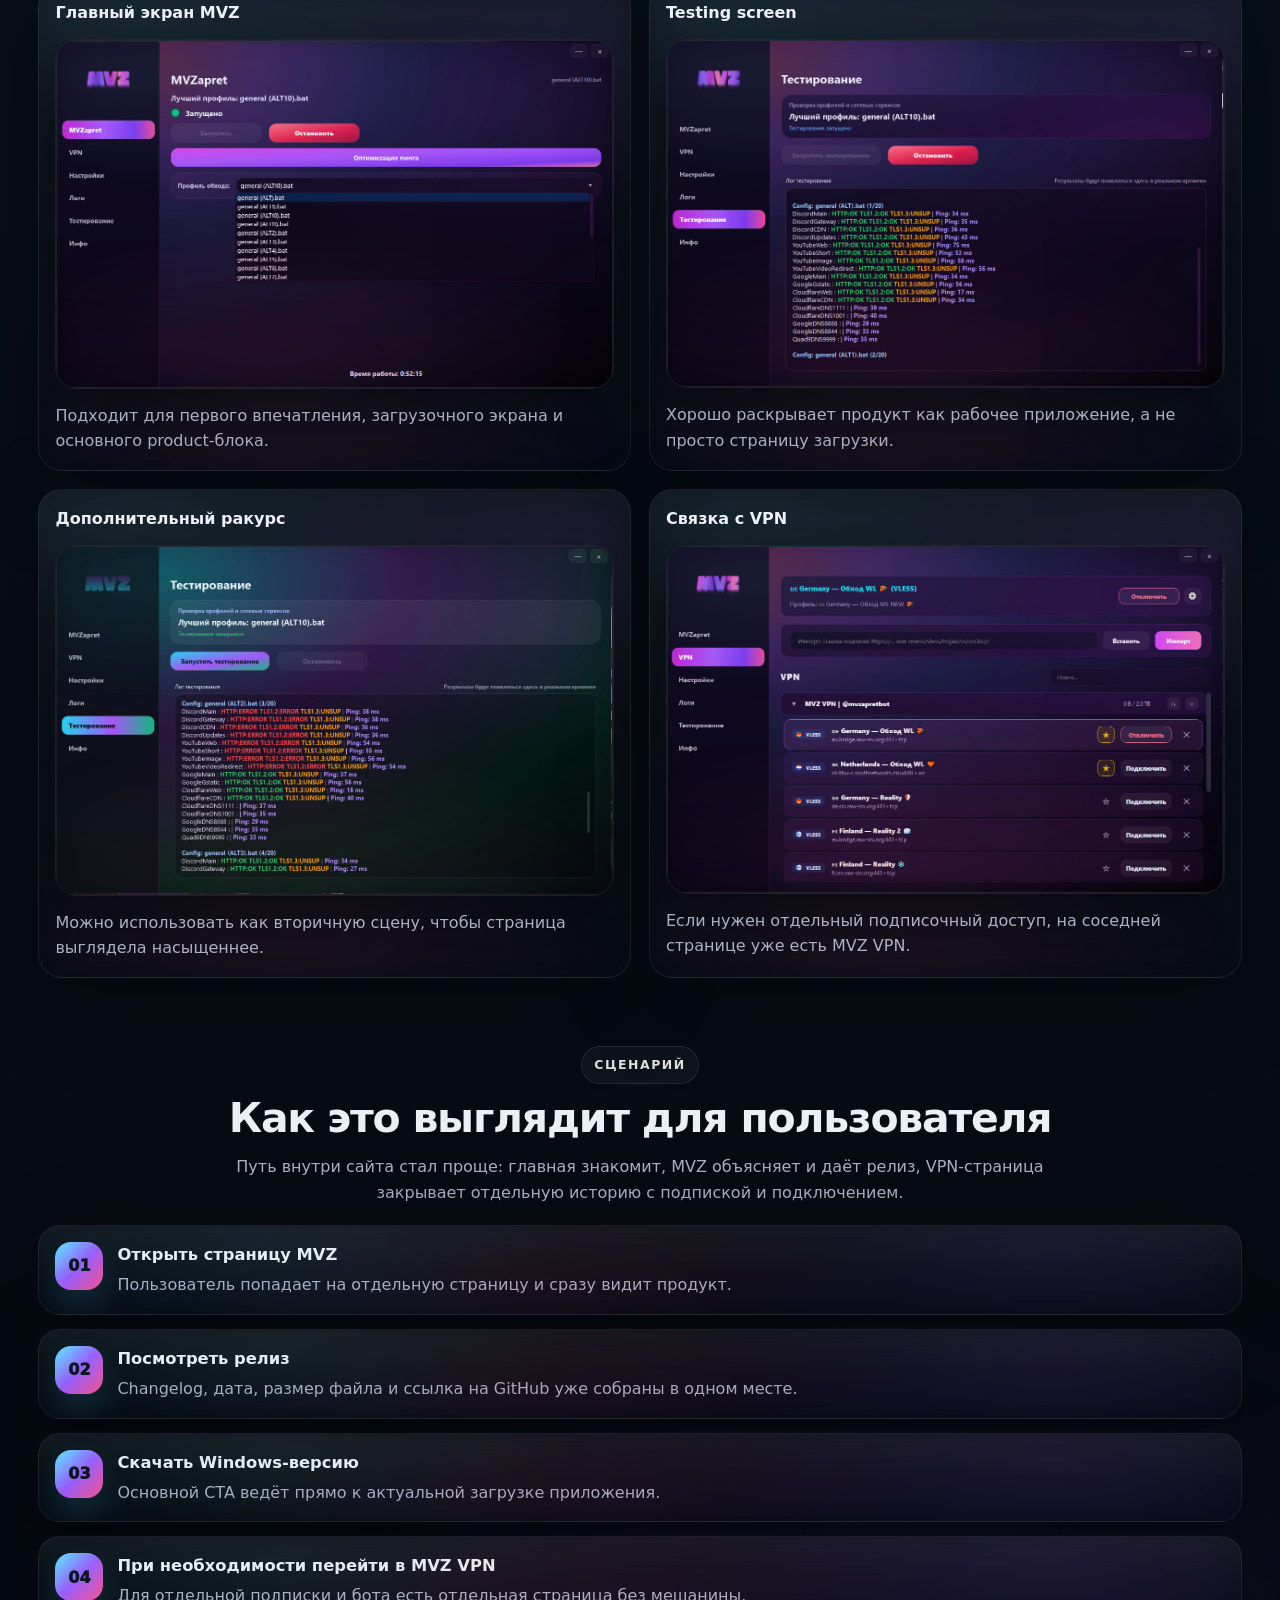
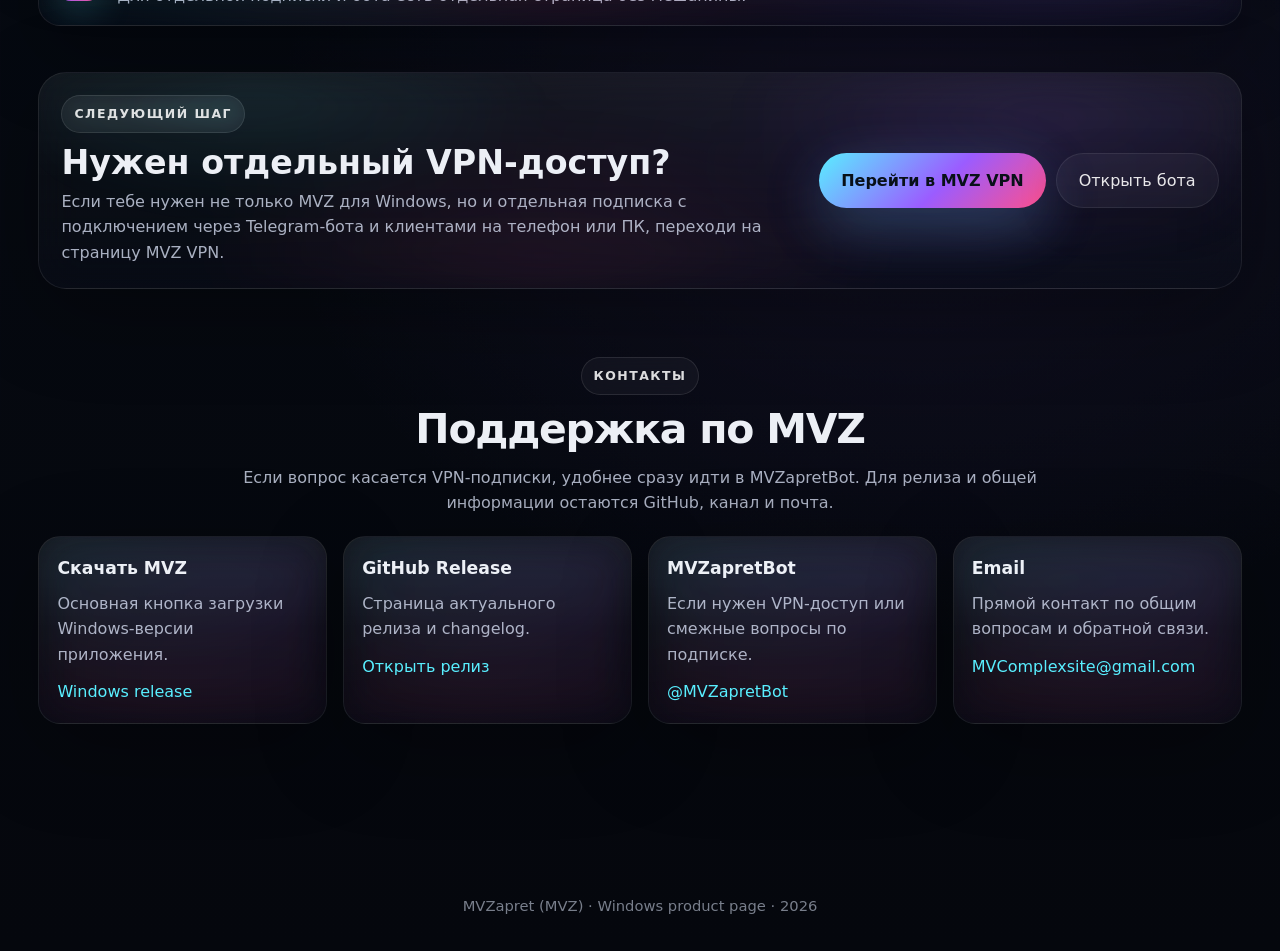
==== commit 2028481a: "Update mvz.html" ====
--- a/mvz.html
+++ b/mvz.html
@@ -6,7 +6,7 @@
   <title>MVZapret (MVZ) — Windows-клиент</title>
   <meta
     name="description"
-    content="MVZapret (MVZ): GUI-аналог Zapret для Windows со встроенным VPN-клиентом, changelog, скринами и актуальным релизом."
+    content="MVZapret (MVZ): GUI-аналог Zapret для Windows со встроенным VPN-клиентом, автозапуском, быстрым тестированием и свежими способами обхода"
   />
   <meta name="gh-owner" content="mvcomplexsite" />
   <meta name="gh-repo" content="mvcomplexsite.github.io" />
@@ -177,8 +177,8 @@
           </h1>
 
           <p class="hero-text">
-            MVZ — это отдельная Windows-страница продукта, где можно посмотреть актуальный релиз, скрины,
-            преимущества, testing и скачать приложение со встроенным VPN-клиентом.
+            MVZ — это отдельная страница продукта, где можно посмотреть актуальную версию, скрины,
+            преимущества, тестирование и скачать MVZ.
           </p>
 
           <div class="hero-actions">
@@ -274,8 +274,8 @@
           <div class="section-label">обзор MVZ</div>
           <h2 class="section-title">Зачем нужен MVZapret</h2>
           <p class="section-subtitle">
-            Страница MVZ должна сразу продавать идею продукта: понятный интерфейс, отдельный релиз, удобная
-            загрузка, встроенный VPN-клиент и быстрый переход к дополнительным сценариям.
+            MVZapret - это лучший способ удобно пользоваться заблокированными
+            сервисами на Windows.
           </p>
         </div>
 
@@ -341,8 +341,8 @@
 
               <div class="feature">
                 <div class="feature-ico" aria-hidden="true"><span class="ico alt"></span></div>
-                <div class="feature-t">Релизы и changelog</div>
-                <div class="feature-d">Всё важное по версии собрано прямо на странице MVZ.</div>
+                <div class="feature-t">Автообновления</div>
+                <div class="feature-d">Все актуальные версии обходов блокировок прямо в MVZ.</div>
               </div>
 
               <div class="feature">
@@ -372,7 +372,7 @@
               />
             </div>
             <div class="panel-shot-foot">
-              Отдельная страница MVZ теперь сфокусирована на скачивании, преимуществах, testing и релизах.
+              Отдельная страница MVZ теперь сфокусирована на скачивании и преимуществах приложения
             </div>
           </article>
         </div>
@@ -385,8 +385,7 @@
           <div class="section-label">testing</div>
           <h2 class="section-title">Скрины и testing-сцены</h2>
           <p class="section-subtitle">
-            Testing-блок оставлен на своей продуктовой странице, чтобы MVZ выглядел как полноценный
-            Windows-продукт, а не как случайная смесь всего проекта сразу.
+            Testing-блок оставлен на своей продуктовой странице
           </p>
         </div>
 
@@ -396,7 +395,7 @@
               <span class="screen-kicker">основной экран</span>
               <h3>Главный testing-вид</h3>
               <p>
-                Основной экран можно использовать как визуальную опору для загрузочной страницы, описания
+                Основной экран
                 продукта и будущих доработок презентации MVZ.
               </p>
             </div>
@@ -516,7 +515,7 @@
             <div class="t-n">01</div>
             <div class="t-b">
               <div class="t-t">Открыть страницу MVZ</div>
-              <div class="t-d">Пользователь попадает на отдельную Windows-страницу и сразу видит продукт.</div>
+              <div class="t-d">Пользователь попадает на отдельную страницу и сразу видит продукт.</div>
             </div>
           </div>
 
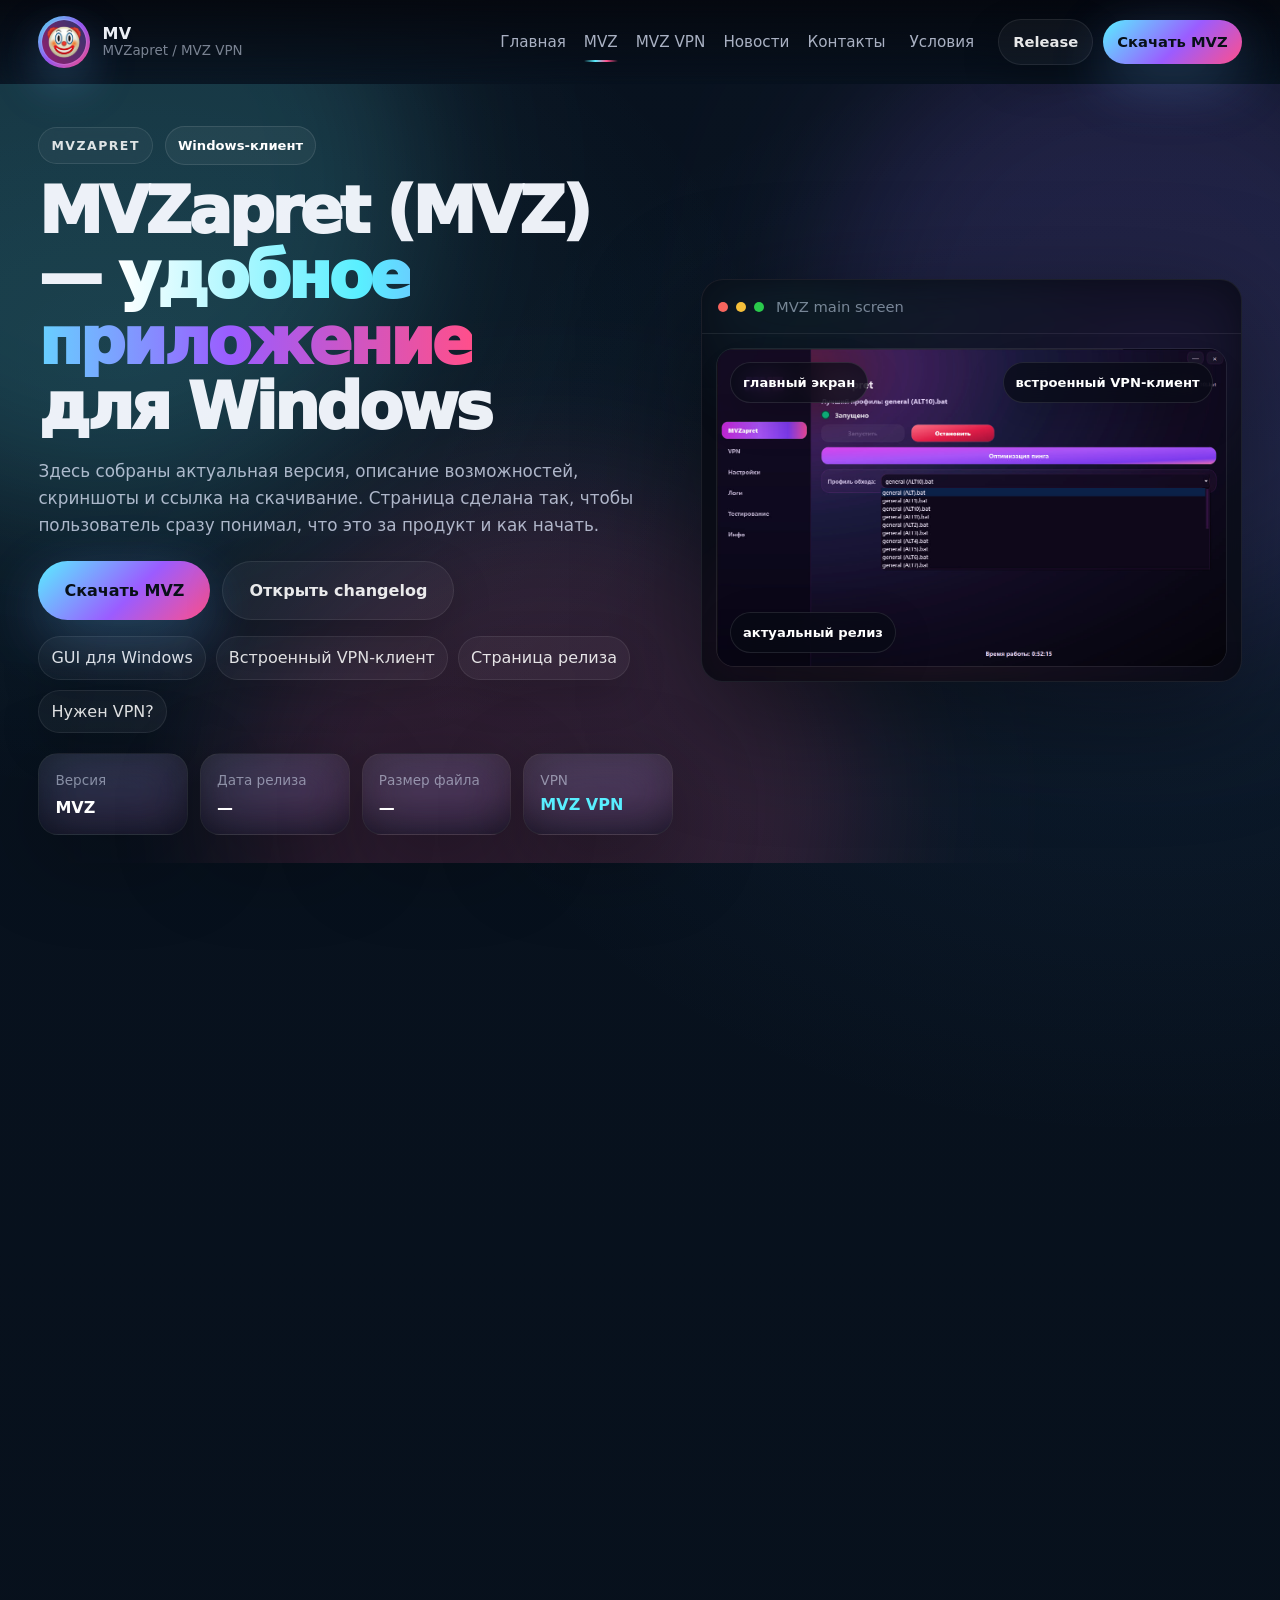
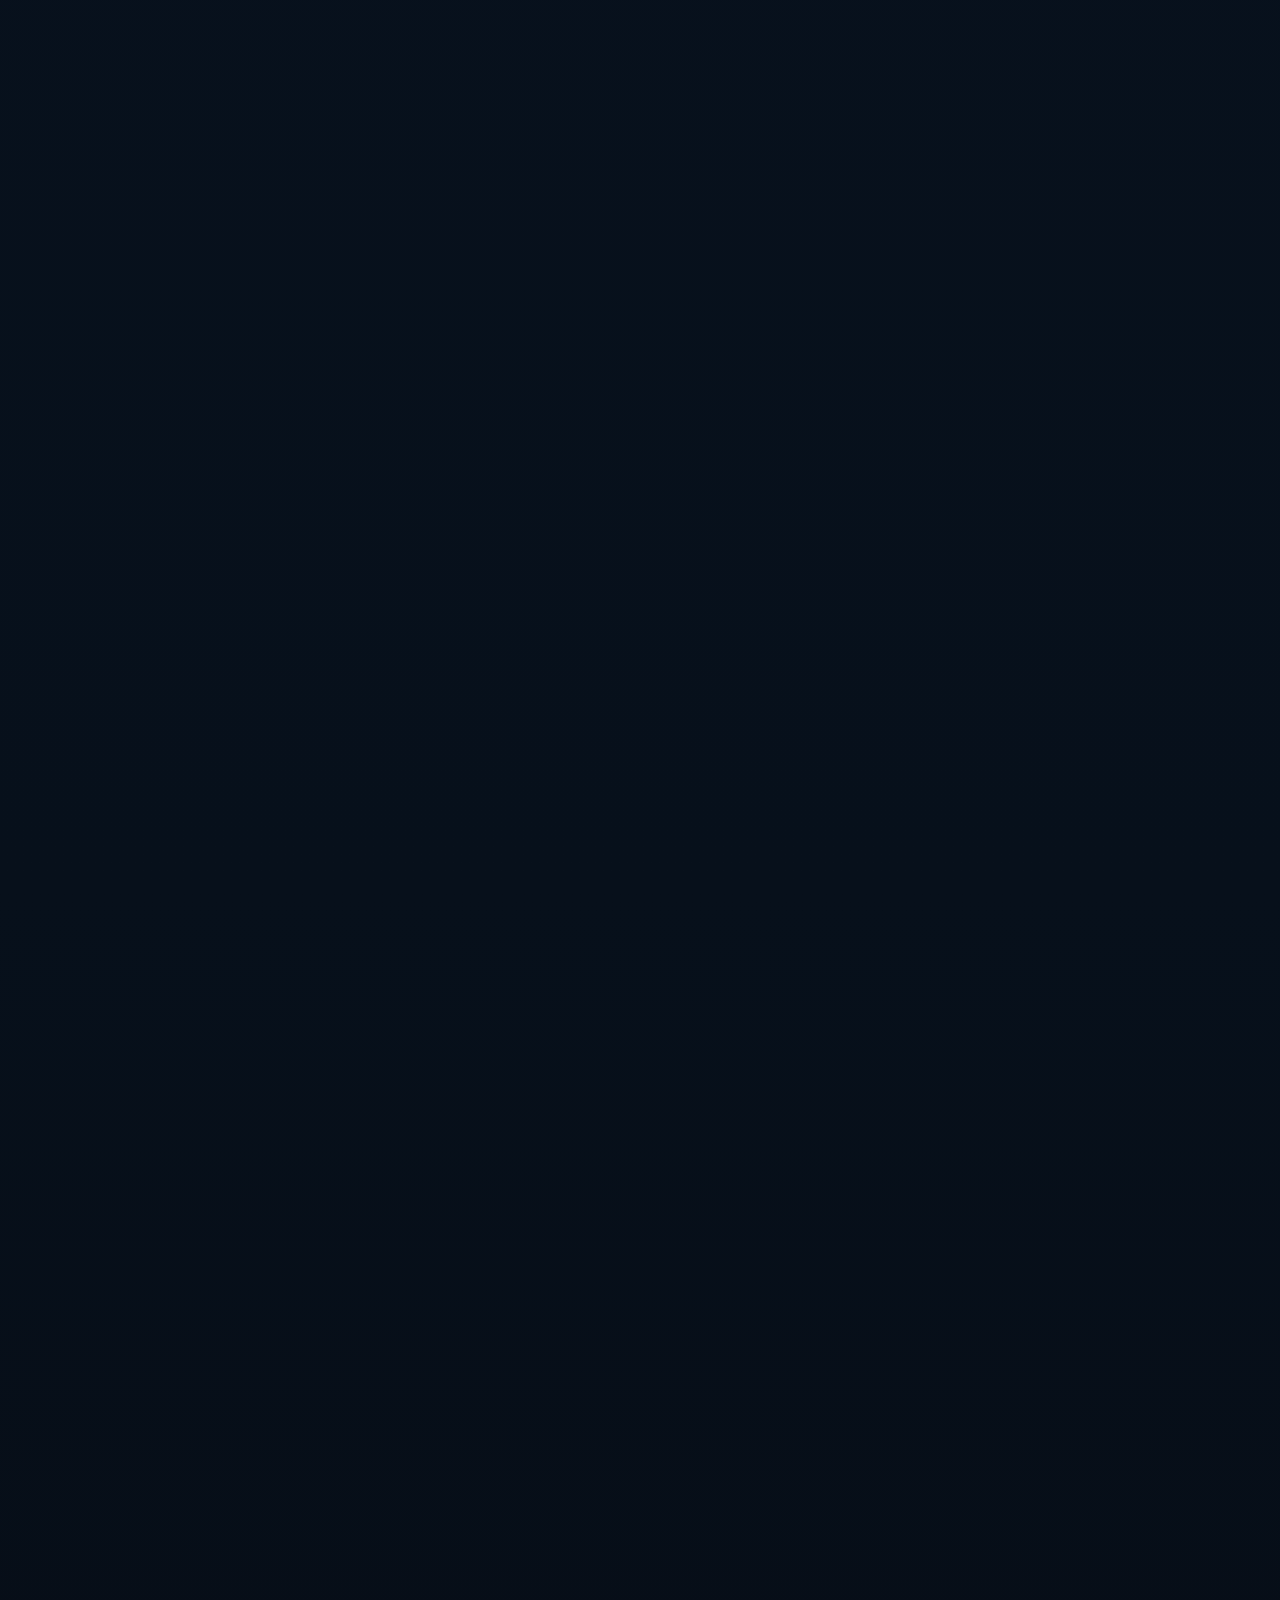
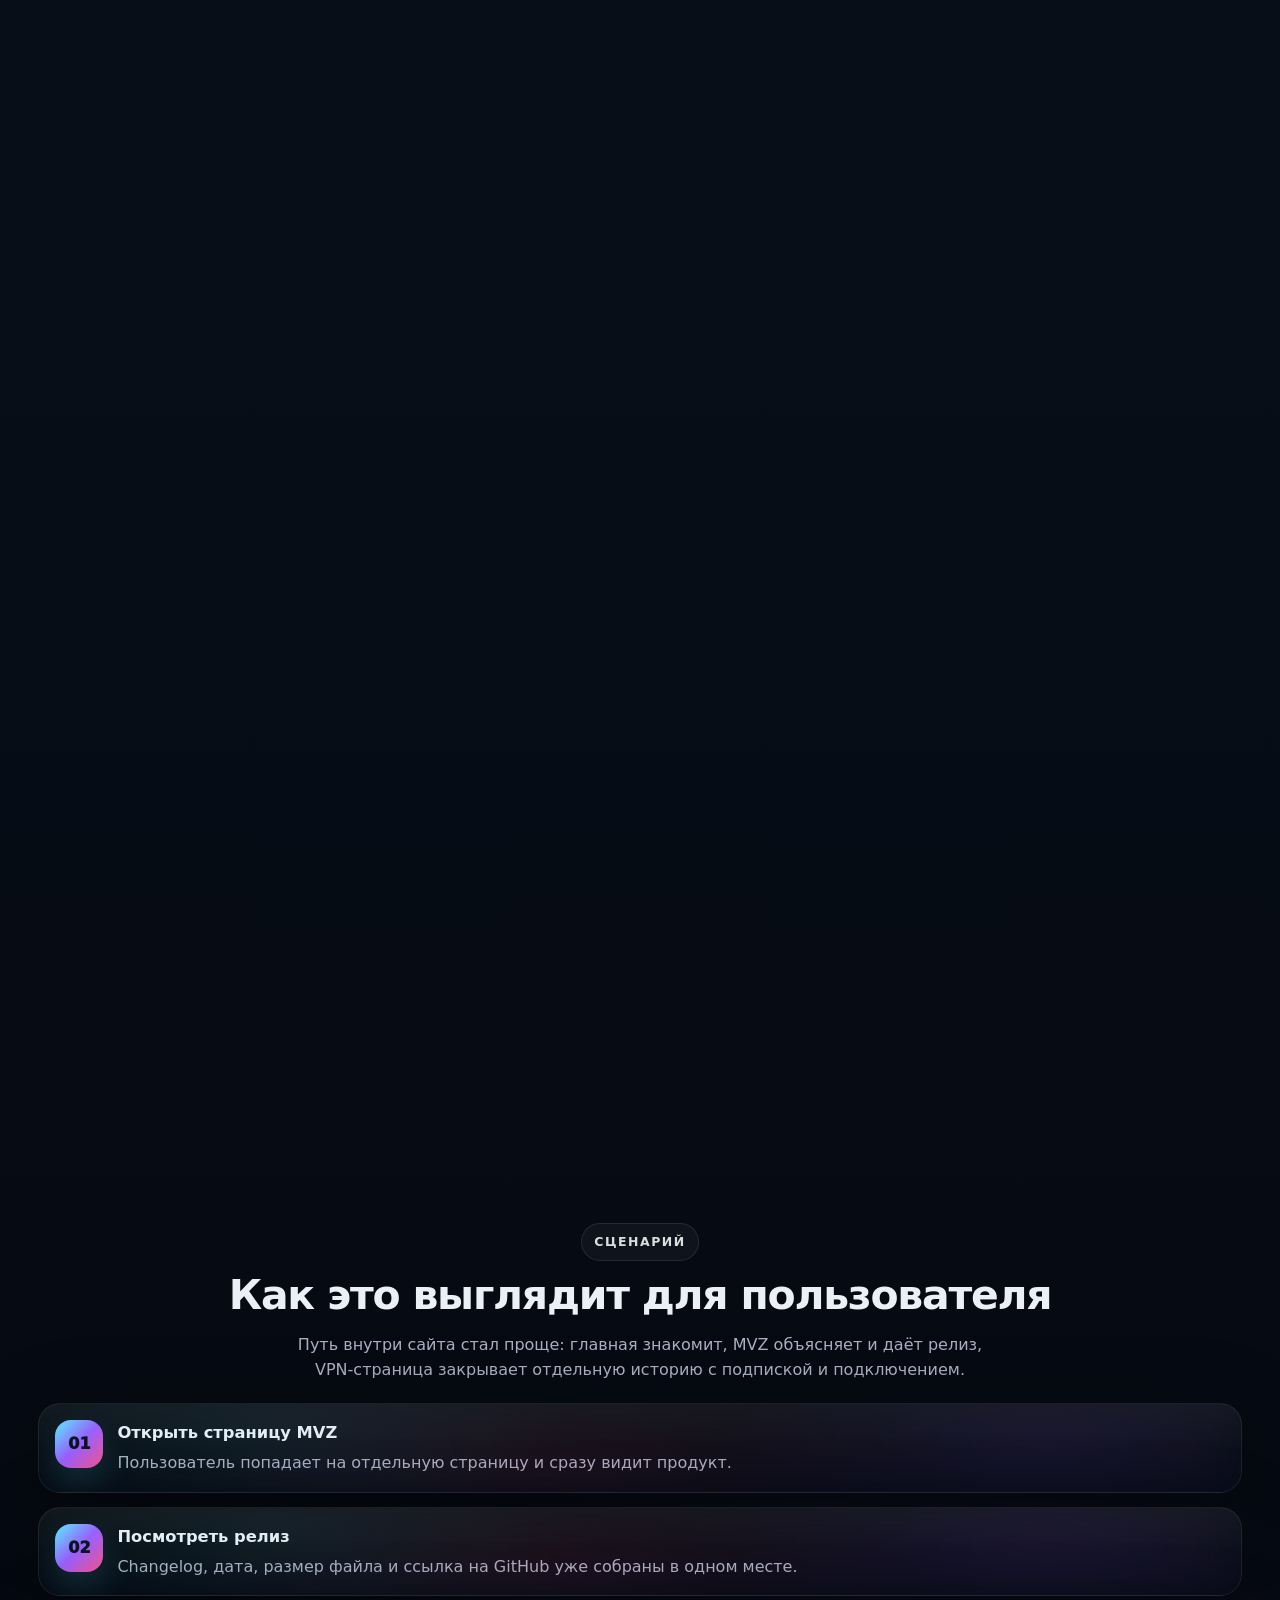
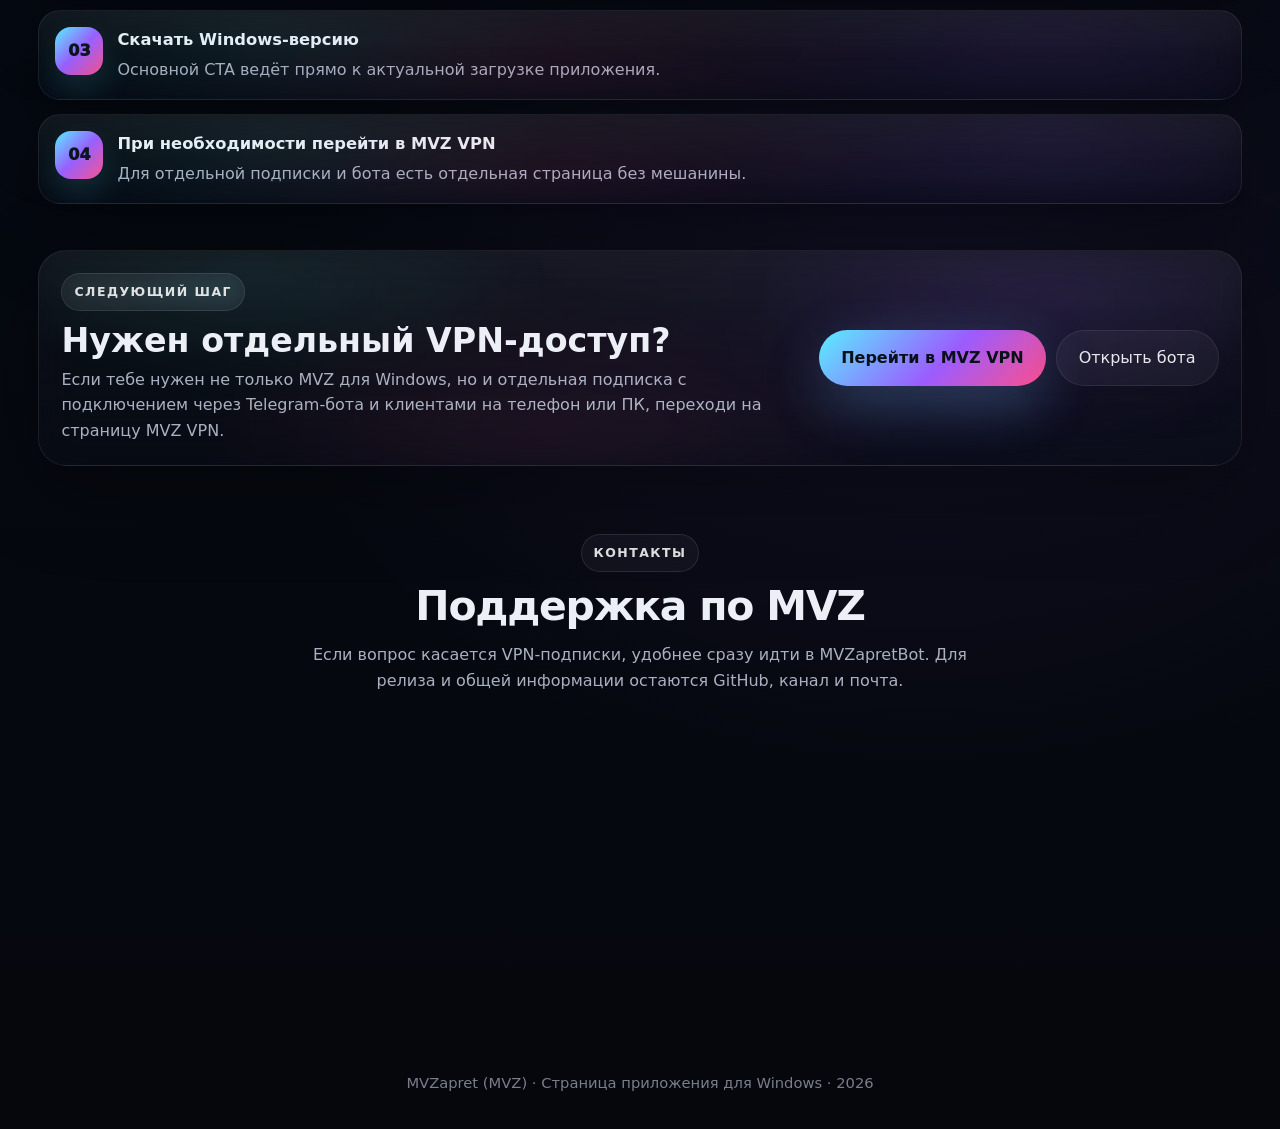
==== commit 6f6074b4: "Update mvz.html" ====
--- a/mvz.html
+++ b/mvz.html
@@ -3,10 +3,10 @@
 <head>
   <meta charset="UTF-8" />
   <meta name="viewport" content="width=device-width, initial-scale=1.0" />
-  <title>MVZapret (MVZ) — Windows-клиент</title>
+  <title>MVZapret (MVZ) — приложение для Windows</title>
   <meta
     name="description"
-    content="MVZapret (MVZ): GUI-аналог Zapret для Windows со встроенным VPN-клиентом, автозапуском, быстрым тестированием и свежими способами обхода"
+    content="MVZapret (MVZ) — приложение для Windows с графическим интерфейсом, встроенным VPN-клиентом, актуальными релизами и понятной страницей загрузки."
   />
   <meta name="gh-owner" content="mvcomplexsite" />
   <meta name="gh-repo" content="mvcomplexsite.github.io" />
@@ -79,7 +79,7 @@
       <div class="drawer-head">
         <div class="drawer-brand">
           <div class="drawer-title">MVZapret</div>
-          <div class="drawer-sub">Страница продукта для Windows</div>
+          <div class="drawer-sub">Приложение для Windows, релизы и загрузка</div>
         </div>
         <button class="drawer-close" type="button" aria-label="Закрыть меню" data-drawer-close>✕</button>
       </div>
@@ -116,7 +116,7 @@
             Скачать Windows-версию
           </a>
           <button class="btn ghost" type="button" data-modal-open="mvz-changelog" data-drawer-close>
-            Changelog
+            Изменения
           </button>
           <button class="btn ghost" type="button" data-modal-open="mvz-support" data-drawer-close>
             Поддержка
@@ -172,13 +172,13 @@
 
           <h1 class="hero-title">
             MVZapret (MVZ) —
-            <span>удобный GUI-аналог</span>
-            Zapret для Windows
+            <span>удобное приложение</span>
+            для Windows
           </h1>
 
           <p class="hero-text">
-            MVZ — это отдельная страница продукта, где можно посмотреть актуальную версию, скрины,
-            преимущества, тестирование и скачать MVZ.
+            Здесь собраны актуальная версия, описание возможностей, скриншоты и ссылка на скачивание.
+            Страница сделана так, чтобы пользователь сразу понимал, что это за продукт и как начать.
           </p>
 
           <div class="hero-actions">
@@ -242,9 +242,9 @@
                 alt="Главный экран MVZapret"
                 loading="eager"
               />
-              <div class="floating-chip fc-1">MVZ main screen</div>
-              <div class="floating-chip fc-2">built-in VPN client</div>
-              <div class="floating-chip fc-3">Windows release</div>
+              <div class="floating-chip fc-1">главный экран</div>
+              <div class="floating-chip fc-2">встроенный VPN-клиент</div>
+              <div class="floating-chip fc-3">актуальный релиз</div>
             </div>
           </div>
         </div>
@@ -256,13 +256,13 @@
         <div class="launch-strip reveal">
           <div class="launch-copy">
             <div class="section-label">релизная часть</div>
-            <h2 class="section-title small">Скачивание, скрины и changelog в одном месте</h2>
+            <h2 class="section-title small">Скачивание, описание и изменения — в одном месте</h2>
           </div>
           <div class="launch-tags">
             <span>Windows 10 / 11</span>
             <span>GUI-аналог Zapret</span>
             <span>Встроенный VPN-клиент</span>
-            <span>Отдельная страница продукта</span>
+            <span>Понятная страница продукта</span>
           </div>
         </div>
       </div>
@@ -274,8 +274,8 @@
           <div class="section-label">обзор MVZ</div>
           <h2 class="section-title">Зачем нужен MVZapret</h2>
           <p class="section-subtitle">
-            MVZapret - это лучший способ удобно пользоваться заблокированными
-            сервисами на Windows.
+            MVZapret помогает быстро запустить рабочий сценарий на Windows без лишней ручной настройки и
+            постоянного поиска актуальных файлов по разным местам.
           </p>
         </div>
 
@@ -301,7 +301,7 @@
                 Скачать .exe
               </a>
               <button class="btn ghost small" type="button" data-modal-open="mvz-changelog">
-                Полный changelog
+                Все изменения
               </button>
             </div>
           </div>
@@ -317,18 +317,18 @@
           <article class="card glass">
             <h3>Что получает пользователь</h3>
             <ul class="list">
-              <li>Понятный GUI вместо ручной возни.</li>
-              <li>Отдельная Windows-страница с загрузкой и описанием.</li>
+              <li>Понятный интерфейс вместо ручной настройки.</li>
+              <li>Одна страница для скачивания, описания и изменений по версиям.</li>
               <li>Встроенный VPN-клиент внутри MVZ.</li>
-              <li>Переход к MVZ VPN, если нужен отдельный подписочный доступ.</li>
-              <li>Скрины, testing и релизная часть без хаоса.</li>
+              <li>Быстрый переход в MVZ VPN, если нужен отдельный доступ по подписке.</li>
+              <li>Скриншоты и релизная информация собраны без лишнего шума.</li>
             </ul>
 
             <div class="callout">
               <div class="callout-title">Нормальная точка входа</div>
               <div class="callout-text">
-                Эта страница собрана так, чтобы человеку было понятно, что скачать, зачем это нужно и где
-                посмотреть актуальные изменения.
+                Страница собрана так, чтобы было ясно, что скачать, кому подходит MVZ и где смотреть
+                актуальные изменения перед установкой.
               </div>
             </div>
 
@@ -336,19 +336,19 @@
               <div class="feature">
                 <div class="feature-ico" aria-hidden="true"><span class="ico"></span></div>
                 <div class="feature-t">Удобный GUI</div>
-                <div class="feature-d">Понятный интерфейс вместо разрозненных ручных действий.</div>
+                <div class="feature-d">Понятный интерфейс вместо набора разрозненных ручных действий.</div>
               </div>
 
               <div class="feature">
                 <div class="feature-ico" aria-hidden="true"><span class="ico alt"></span></div>
                 <div class="feature-t">Автообновления</div>
-                <div class="feature-d">Все актуальные версии обходов блокировок прямо в MVZ.</div>
+                <div class="feature-d">Актуальные релизы и изменения проще отслеживать в одном месте.</div>
               </div>
 
               <div class="feature">
                 <div class="feature-ico" aria-hidden="true"><span class="ico pink"></span></div>
                 <div class="feature-t">Связка с VPN</div>
-                <div class="feature-d">Если нужен отдельный доступ — рядом есть страница MVZ VPN.</div>
+                <div class="feature-d">Если нужен доступ по подписке, рядом есть отдельная страница MVZ VPN.</div>
               </div>
             </div>
 
@@ -372,7 +372,7 @@
               />
             </div>
             <div class="panel-shot-foot">
-              Отдельная страница MVZ теперь сфокусирована на скачивании и преимуществах приложения
+              Страница MVZ сфокусирована на скачивании, возможностях приложения и актуальном релизе
             </div>
           </article>
         </div>
@@ -382,10 +382,10 @@
     <section class="section" id="testing">
       <div class="container">
         <div class="section-head reveal">
-          <div class="section-label">testing</div>
-          <h2 class="section-title">Скрины и testing-сцены</h2>
+          <div class="section-label">скриншоты</div>
+          <h2 class="section-title">Как выглядит MVZ</h2>
           <p class="section-subtitle">
-            Testing-блок оставлен на своей продуктовой странице
+            Скриншоты и рабочие экраны собраны на отдельной странице продукта, чтобы не перегружать главную.
           </p>
         </div>
 
@@ -393,10 +393,10 @@
           <article class="testing-main">
             <div class="testing-copy">
               <span class="screen-kicker">основной экран</span>
-              <h3>Главный testing-вид</h3>
+              <h3>Основной экран приложения</h3>
               <p>
-                Основной экран
-                продукта и будущих доработок презентации MVZ.
+                Основной экран MVZ, который показывает логику интерфейса и то, как пользователь видит
+                приложение после запуска.
               </p>
             </div>
 
@@ -413,16 +413,16 @@
             <article class="mini-card">
               <h3>Что здесь важно</h3>
               <ul class="list compact">
-                <li>Скрины остаются внутри страницы MVZ.</li>
-                <li>Визуал поддерживает доверие к релизу.</li>
-                <li>Есть отдельный CTA на скачивание.</li>
-                <li>Testing больше не мешает главной странице проекта.</li>
+                <li>Скриншоты собраны внутри страницы MVZ.</li>
+                <li>Визуал помогает понять, как выглядит приложение до установки.</li>
+                <li>Рядом всегда есть понятная кнопка скачивания.</li>
+                <li>Главная страница проекта больше не перегружена техническими экранами.</li>
               </ul>
             </article>
 
             <article class="mini-card visual-mini">
               <div class="visual-mini-top">
-                <span class="screen-kicker">доп. визуал</span>
+                <span class="screen-kicker">дополнительный экран</span>
               </div>
               <div class="frame">
                 <img
@@ -455,12 +455,12 @@
             <div class="frame visual-frame">
               <img src="assets/mvz-screen-home.jpg" alt="Главный экран MVZ" loading="lazy" />
             </div>
-            <p class="visual-text">Подходит для первого впечатления, загрузочного экрана и основного product-блока.</p>
+            <p class="visual-text">Подходит для первого знакомства с приложением и основного продуктового блока.</p>
           </article>
 
           <article class="visual-card">
             <div class="visual-head">
-              <span class="visual-title">Testing screen</span>
+              <span class="visual-title">Рабочий экран MVZ</span>
             </div>
             <div class="frame visual-frame">
               <img
@@ -469,7 +469,7 @@
                 loading="lazy"
               />
             </div>
-            <p class="visual-text">Хорошо раскрывает продукт как рабочее приложение, а не просто страницу загрузки.</p>
+            <p class="visual-text">Показывает MVZ как рабочее приложение, а не просто страницу со ссылкой на скачивание.</p>
           </article>
 
           <article class="visual-card">
@@ -483,7 +483,7 @@
                 loading="lazy"
               />
             </div>
-            <p class="visual-text">Можно использовать как вторичную сцену, чтобы страница выглядела насыщеннее.</p>
+            <p class="visual-text">Подходит как дополнительный экран, чтобы показать интерфейс с другой стороны.</p>
           </article>
 
           <article class="visual-card">
@@ -493,7 +493,7 @@
             <div class="frame visual-frame">
               <img src="assets/mvz-screen-vpn.jpg" alt="Связка MVZ и VPN" loading="lazy" />
             </div>
-            <p class="visual-text">Если нужен отдельный подписочный доступ, на соседней странице уже есть MVZ VPN.</p>
+            <p class="visual-text">Если нужен отдельный доступ по подписке, на соседней странице уже есть MVZ VPN.</p>
           </article>
         </div>
       </div>
@@ -642,7 +642,7 @@
 
   <footer class="footer">
     <div class="footer-inner container">
-      <span>MVZapret (MVZ) · Windows product page · 2026</span>
+      <span>MVZapret (MVZ) · Страница приложения для Windows · 2026</span>
     </div>
   </footer>
 
@@ -651,7 +651,7 @@
     <div class="modal-card" role="dialog" aria-modal="true" aria-labelledby="mvz-changelog-title">
       <button class="modal-close" type="button" data-modal-close aria-label="Закрыть">✕</button>
       <h3 class="modal-title" id="mvz-changelog-title">
-        Changelog
+        Изменения
         <span class="modal-badge" id="release-version-3">MVZ</span>
       </h3>
       <p class="modal-sub">Полный список изменений по актуальному релизу.</p>
@@ -687,12 +687,12 @@
       <div class="faq-list">
         <div class="faq-row">
           <div class="faq-q">Что это за страница?</div>
-          <div class="faq-a">Это отдельная продуктовая страница MVZapret для Windows, без смешивания с новостями и VPN-подпиской.</div>
+          <div class="faq-a">Это отдельная страница MVZapret для Windows: здесь собраны скачивание, описание, релиз и изменения по версиям.</div>
         </div>
 
         <div class="faq-row">
           <div class="faq-q">Что здесь можно сделать?</div>
-          <div class="faq-a">Посмотреть скрины, увидеть changelog, открыть релиз и скачать актуальную Windows-версию MVZ.</div>
+          <div class="faq-a">Посмотреть скриншоты, увидеть список изменений, открыть релиз на GitHub и скачать актуальную Windows-версию MVZ.</div>
         </div>
 
         <div class="faq-row">
--- a/styles.css
+++ b/styles.css
@@ -2605,3 +2605,37 @@
     display: none;
   }
 }
+
+/* readability tweaks */
+.section-subtitle,
+.hero-text,
+.card p,
+.product-entry p,
+.visual-text,
+.note-item span,
+.faq-a,
+.modal-sub {
+  max-width: 68ch;
+}
+
+.contact-card p,
+.feature-d,
+.callout-text {
+  text-wrap: pretty;
+}
+
+.hero-title,
+.section-title,
+.product-entry h3,
+.showcase-copy h3,
+.bridge-copy h2,
+.pricing-head h2,
+.pricing-head h3 {
+  text-wrap: balance;
+}
+
+.list li,
+.modal-list li,
+.release-notes li {
+  padding-left: 2px;
+}
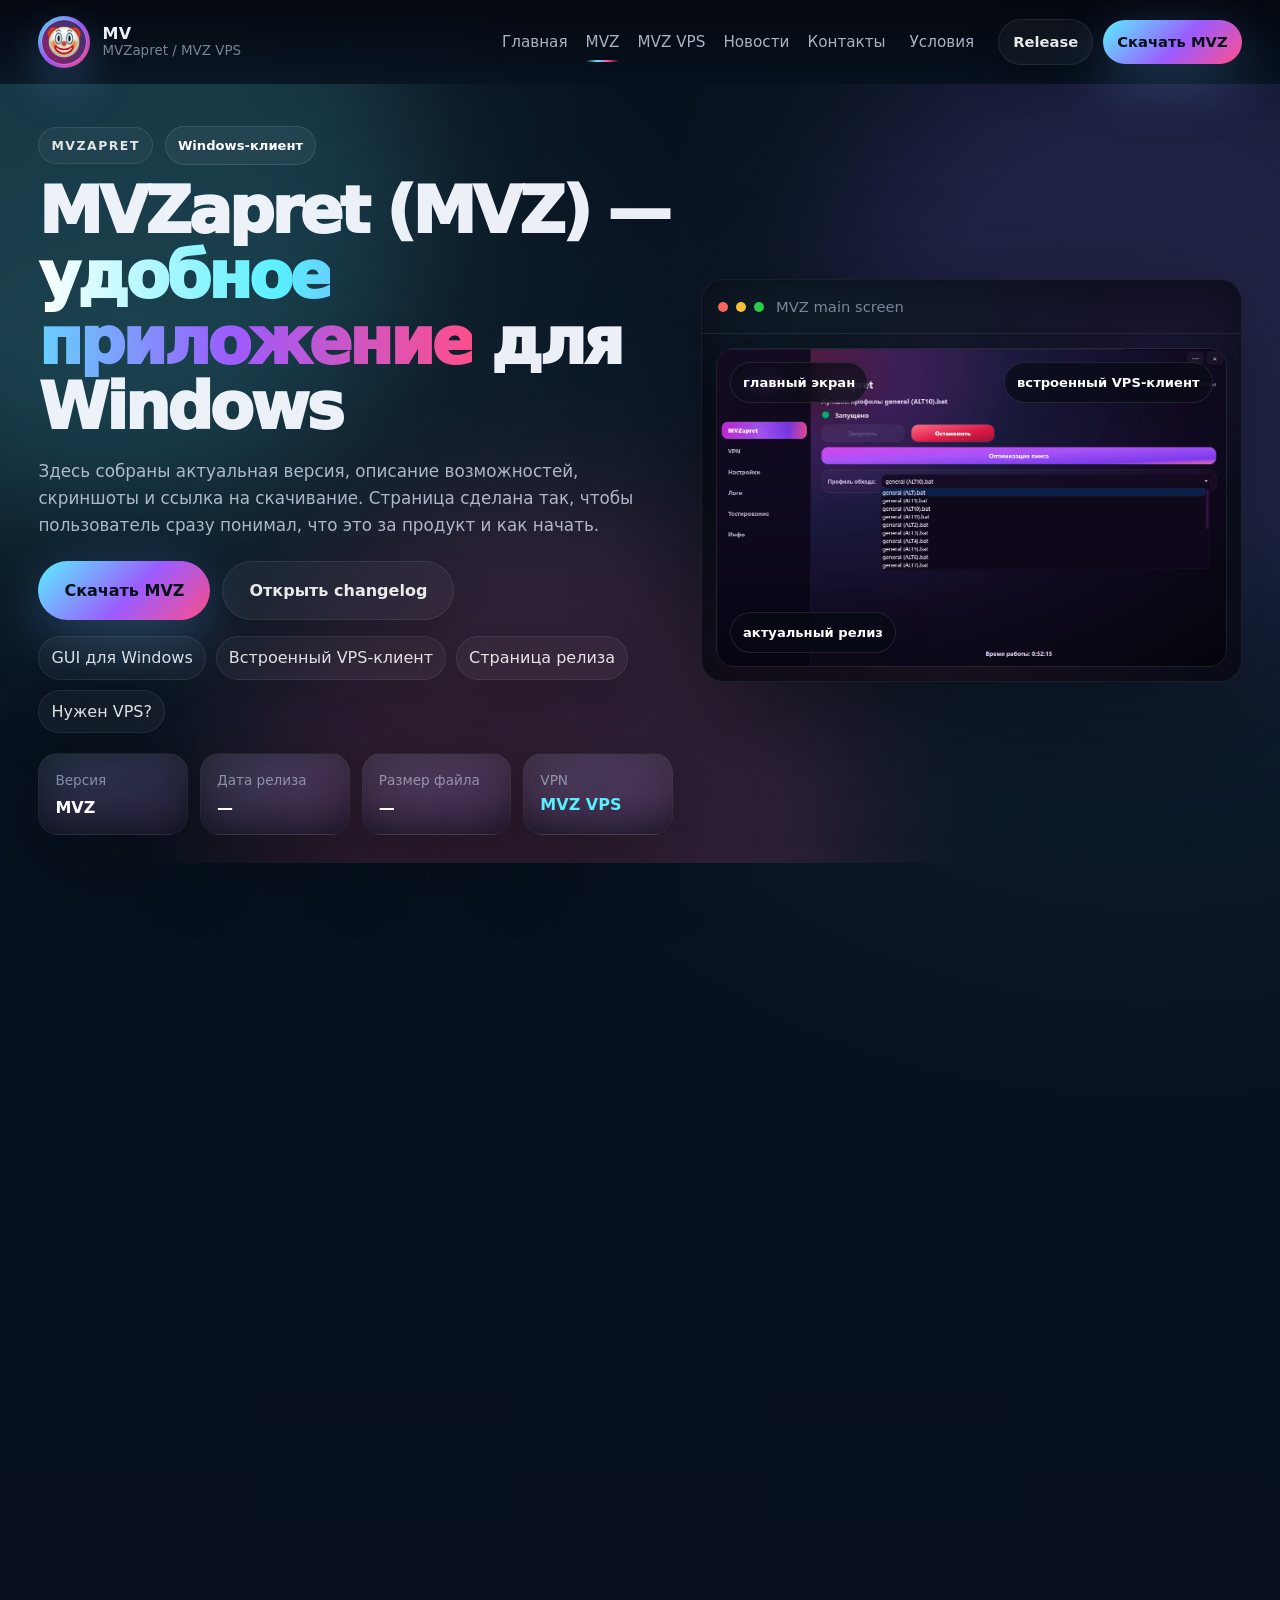
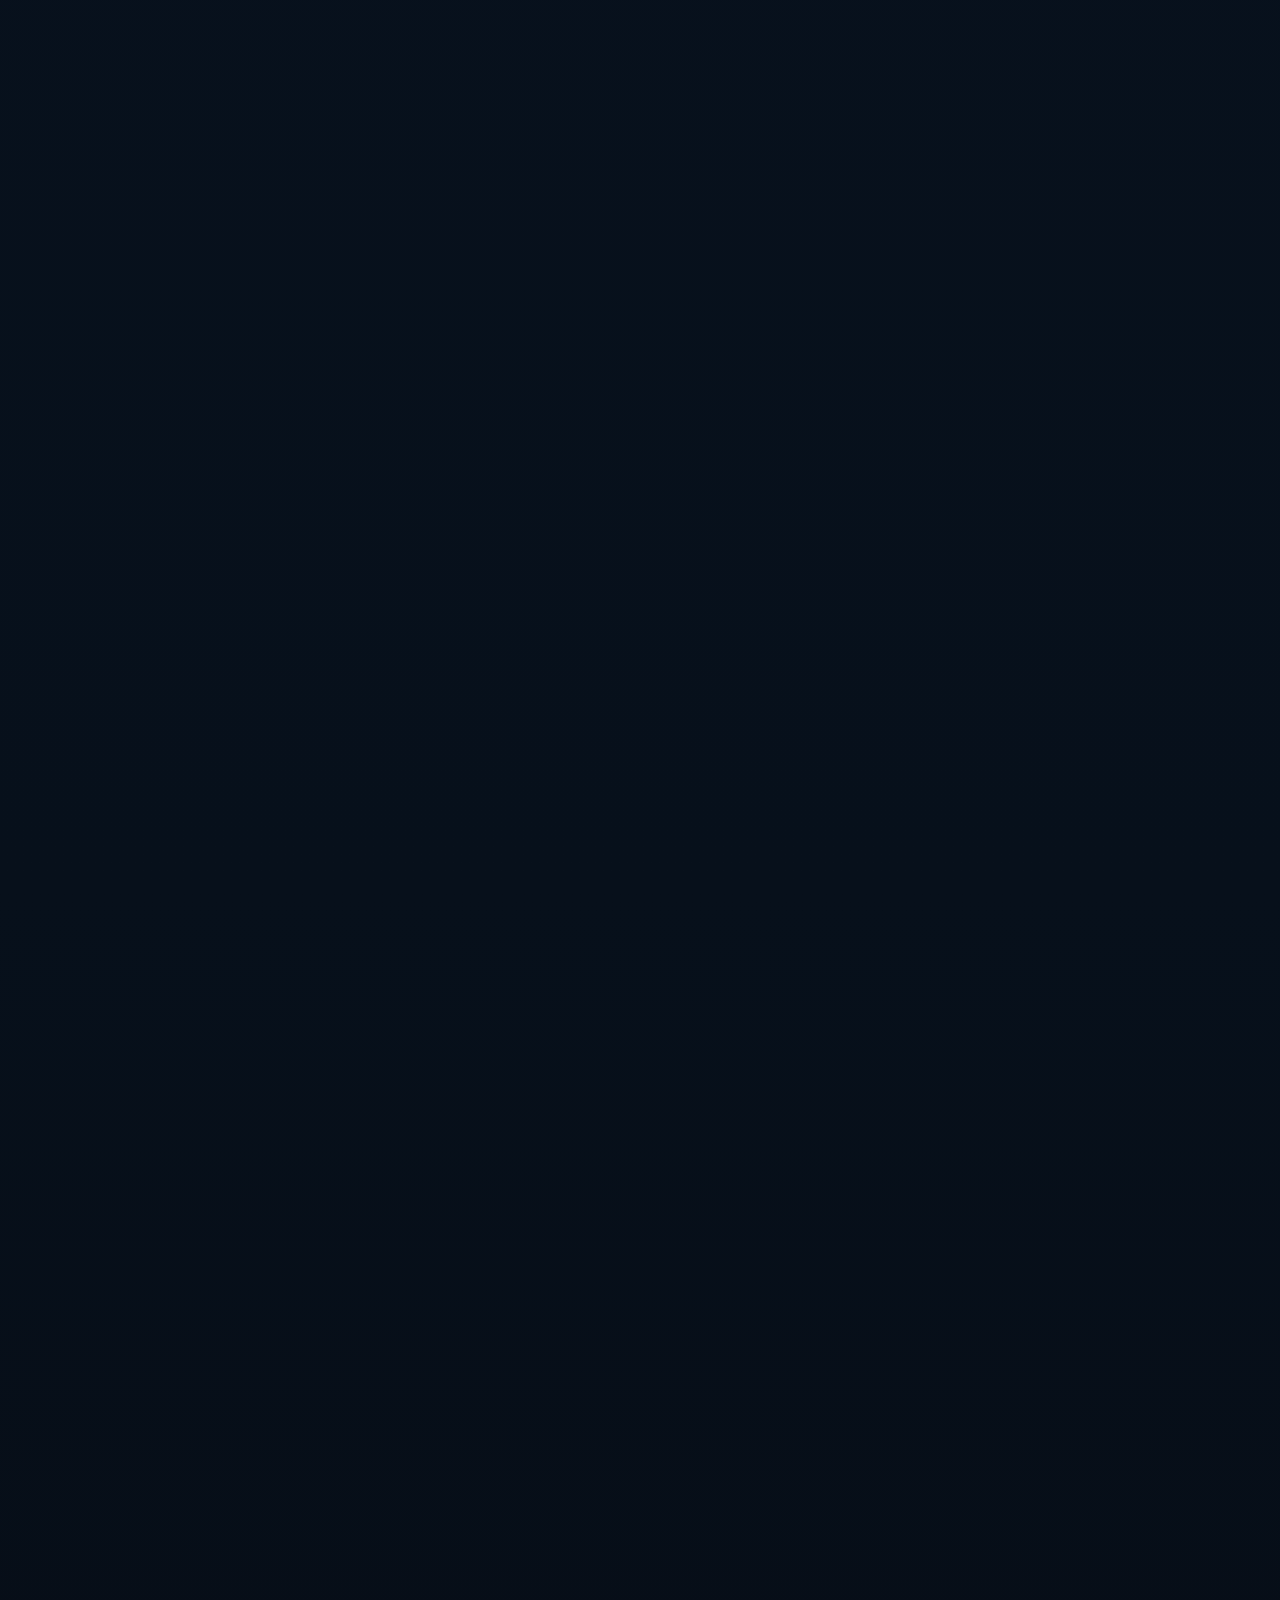
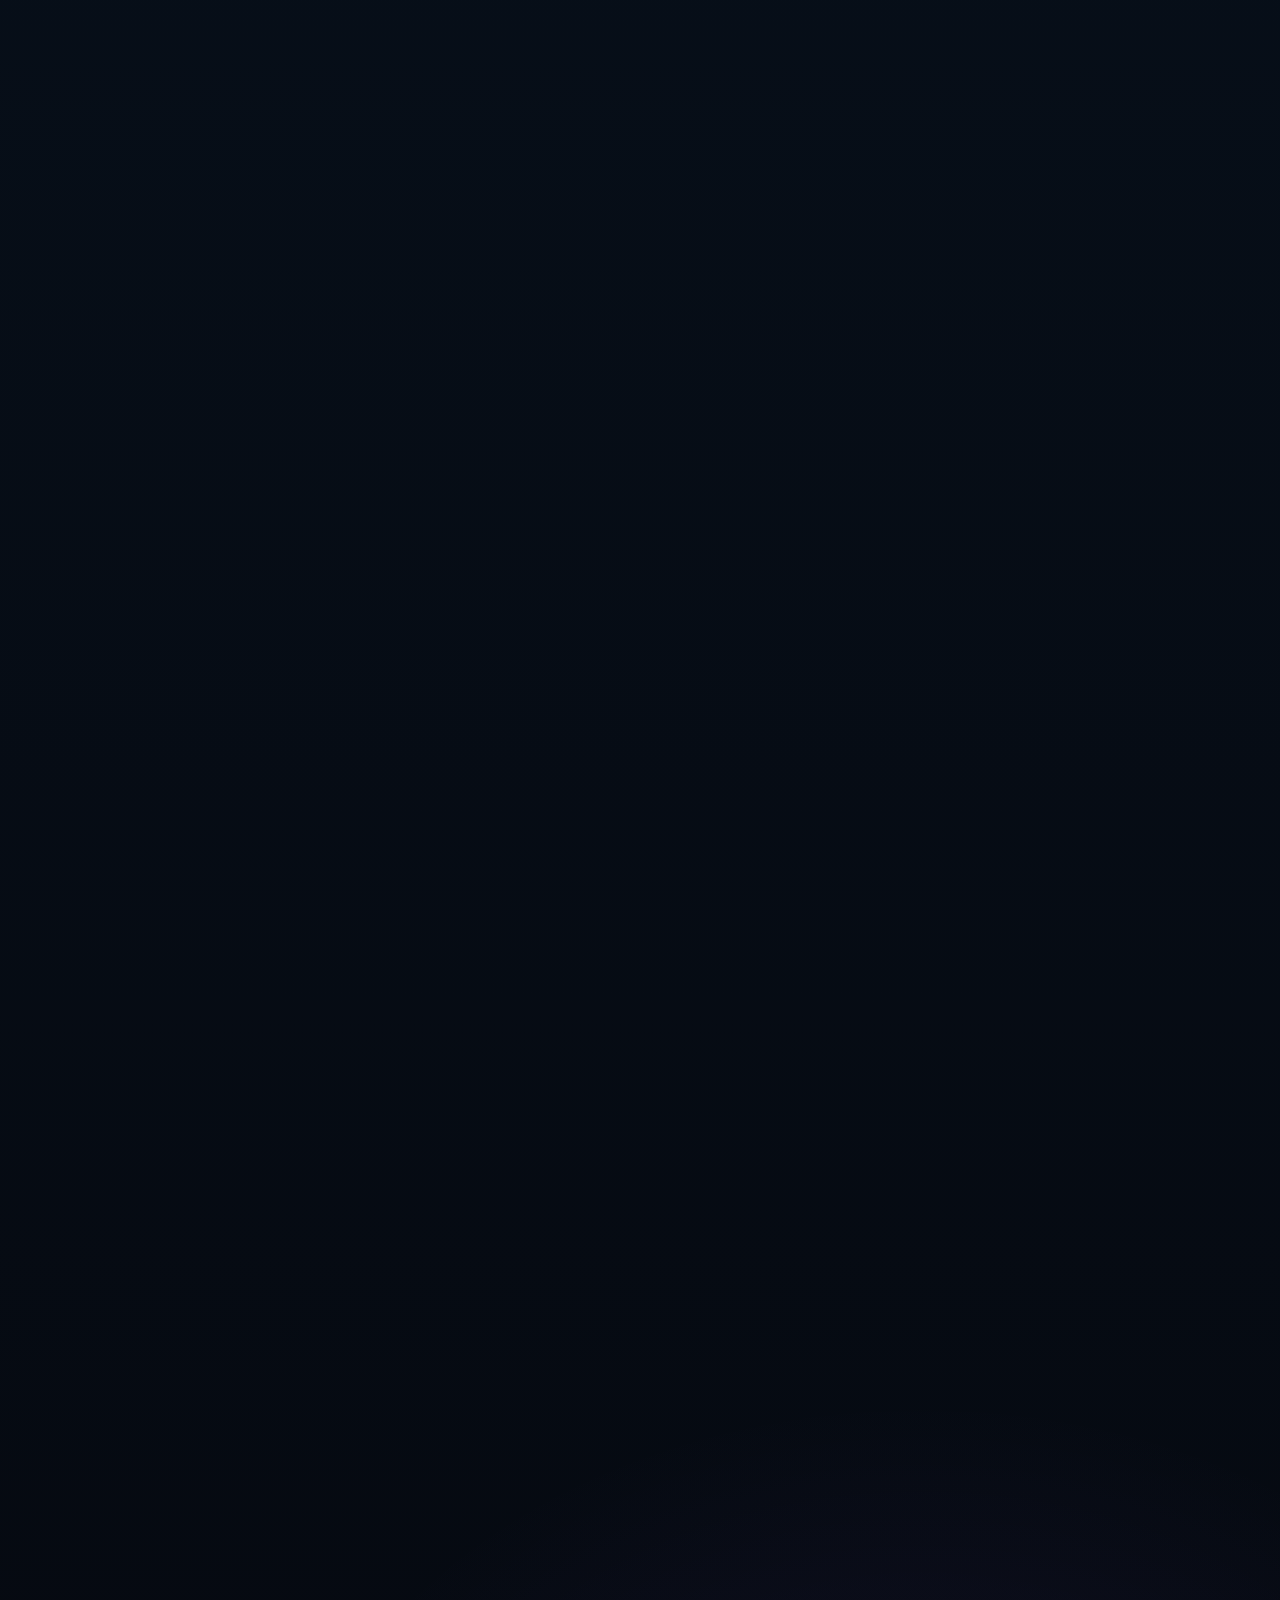
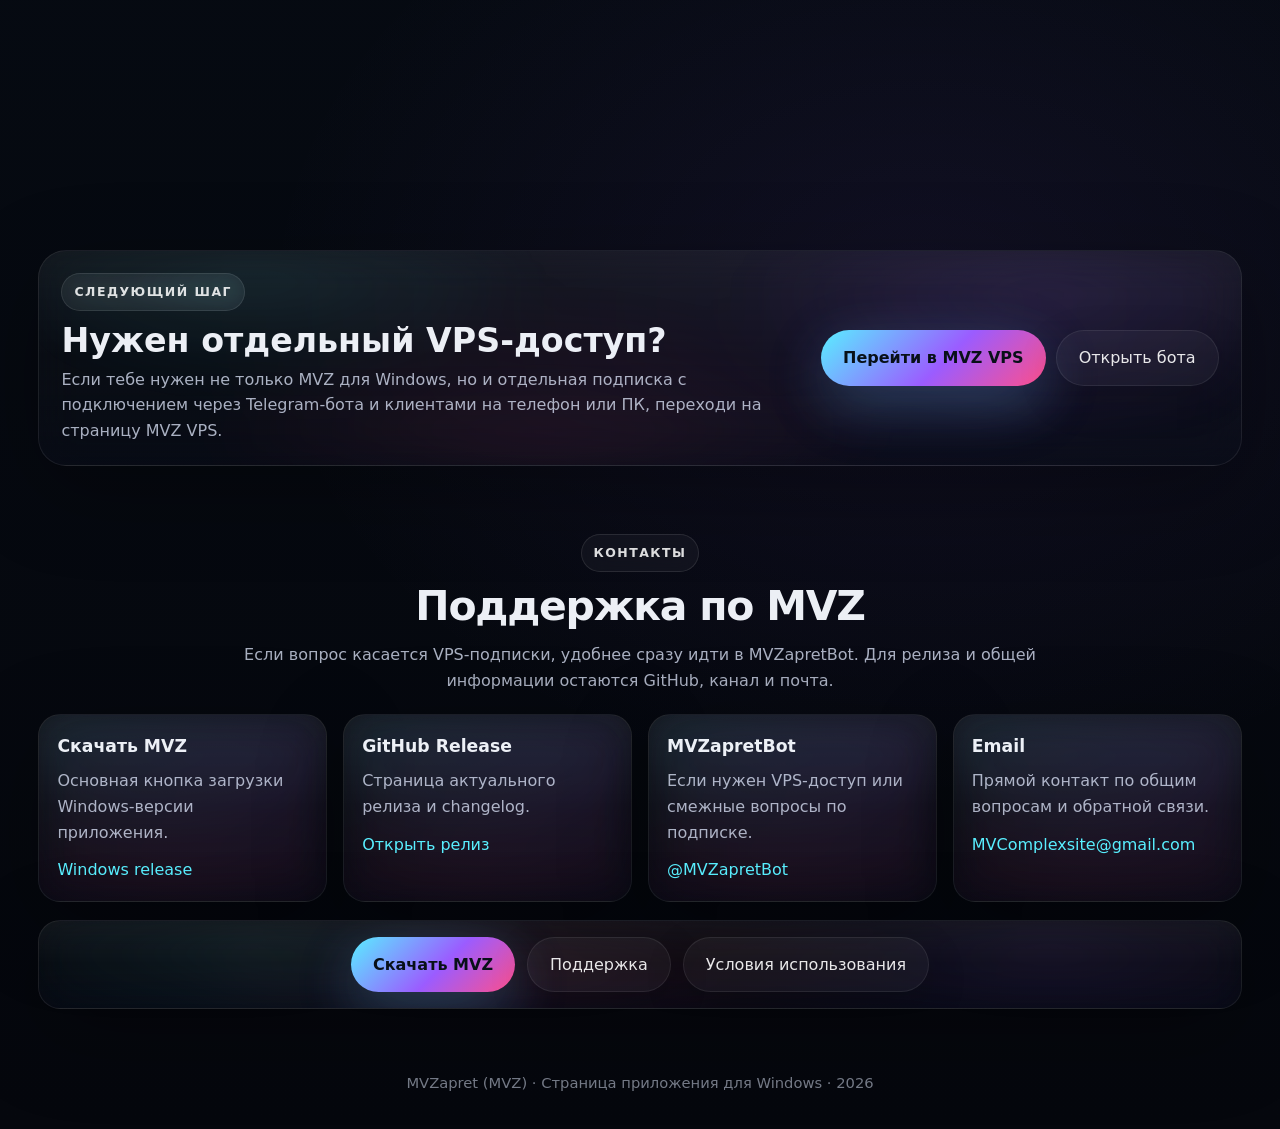
==== commit e52c0205: "Update mvz.html" ====
--- a/mvz.html
+++ b/mvz.html
@@ -39,14 +39,14 @@
         </span>
         <span class="brand-copy">
           <span class="brand-title">MV</span>
-          <span class="brand-sub">MVZapret / MVZ VPN</span>
+          <span class="brand-sub">MVZapret / MVZ VPS</span>
         </span>
       </a>
 
       <nav class="nav-menu" aria-label="Основная навигация">
         <a href="index.html" data-page="index.html">Главная</a>
         <a href="mvz.html" data-page="mvz.html">MVZ</a>
-        <a href="vpn.html" data-page="vpn.html">MVZ VPN</a>
+        <a href="vpn.html" data-page="vpn.html">MVZ VPS</a>
         <a href="index.html#news">Новости</a>
         <a href="index.html#contact">Контакты</a>
         <button class="nav-disclaimer" type="button" data-modal-open="mvz-disclaimer">Условия</button>
@@ -87,7 +87,7 @@
       <div class="drawer-body">
         <a class="drawer-link" href="index.html" data-page="index.html" data-drawer-close>Главная</a>
         <a class="drawer-link" href="mvz.html" data-page="mvz.html" data-drawer-close>MVZ</a>
-        <a class="drawer-link" href="vpn.html" data-page="vpn.html" data-drawer-close>MVZ VPN</a>
+        <a class="drawer-link" href="vpn.html" data-page="vpn.html" data-drawer-close>MVZ VPS</a>
         <a class="drawer-link" href="index.html#news" data-drawer-close>Новости</a>
         <a class="drawer-link" href="index.html#contact" data-drawer-close>Контакты</a>
 
@@ -195,7 +195,7 @@
 
           <div class="hero-trust" aria-label="Краткая информация">
             <span class="trust-chip">GUI для Windows</span>
-            <span class="trust-chip">Встроенный VPN-клиент</span>
+            <span class="trust-chip">Встроенный VPS-клиент</span>
             <a
               class="trust-chip action js-release-link"
               href="https://github.com/mvcomplexsite/mvcomplexsite.github.io/releases/tag/MVZ"
@@ -204,7 +204,7 @@
             >
               Страница релиза
             </a>
-            <a class="trust-chip action" href="vpn.html">Нужен VPN?</a>
+            <a class="trust-chip action" href="vpn.html">Нужен VPS?</a>
           </div>
 
           <div class="kpi-grid" aria-label="Информация о релизе">
@@ -222,7 +222,7 @@
             </div>
             <div class="kpi-card">
               <div class="kpi-k">VPN</div>
-              <a class="kpi-v link" href="vpn.html">MVZ VPN</a>
+              <a class="kpi-v link" href="vpn.html">MVZ VPS</a>
             </div>
           </div>
         </div>
@@ -243,7 +243,7 @@
                 loading="eager"
               />
               <div class="floating-chip fc-1">главный экран</div>
-              <div class="floating-chip fc-2">встроенный VPN-клиент</div>
+              <div class="floating-chip fc-2">встроенный VPS-клиент</div>
               <div class="floating-chip fc-3">актуальный релиз</div>
             </div>
           </div>
@@ -261,7 +261,7 @@
           <div class="launch-tags">
             <span>Windows 10 / 11</span>
             <span>GUI-аналог Zapret</span>
-            <span>Встроенный VPN-клиент</span>
+            <span>Встроенный VPS-клиент</span>
             <span>Понятная страница продукта</span>
           </div>
         </div>
@@ -319,8 +319,8 @@
             <ul class="list">
               <li>Понятный интерфейс вместо ручной настройки.</li>
               <li>Одна страница для скачивания, описания и изменений по версиям.</li>
-              <li>Встроенный VPN-клиент внутри MVZ.</li>
-              <li>Быстрый переход в MVZ VPN, если нужен отдельный доступ по подписке.</li>
+              <li>Встроенный VPS-клиент внутри MVZ.</li>
+              <li>Быстрый переход в MVZ VPS, если нужен отдельный доступ по подписке.</li>
               <li>Скриншоты и релизная информация собраны без лишнего шума.</li>
             </ul>
 
@@ -347,7 +347,7 @@
 
               <div class="feature">
                 <div class="feature-ico" aria-hidden="true"><span class="ico pink"></span></div>
-                <div class="feature-t">Связка с VPN</div>
+                <div class="feature-t">Связка с VPS</div>
                 <div class="feature-d">Если нужен доступ по подписке, рядом есть отдельная страница MVZ VPN.</div>
               </div>
             </div>
@@ -443,7 +443,7 @@
           <div class="section-label">скрины</div>
           <h2 class="section-title">Визуальная часть продукта</h2>
           <p class="section-subtitle">
-            Этот блок можно дальше спокойно редактировать и наращивать без влияния на главную и VPN-страницу.
+            Этот блок можно дальше спокойно редактировать и наращивать без влияния на главную и VPS-страницу.
           </p>
         </div>
 
@@ -488,12 +488,12 @@
 
           <article class="visual-card">
             <div class="visual-head">
-              <span class="visual-title">Связка с VPN</span>
+              <span class="visual-title">Связка с VPS</span>
             </div>
             <div class="frame visual-frame">
               <img src="assets/mvz-screen-vpn.jpg" alt="Связка MVZ и VPN" loading="lazy" />
             </div>
-            <p class="visual-text">Если нужен отдельный доступ по подписке, на соседней странице уже есть MVZ VPN.</p>
+            <p class="visual-text">Если нужен отдельный доступ по подписке, на соседней странице уже есть MVZ VPS.</p>
           </article>
         </div>
       </div>
@@ -505,7 +505,7 @@
           <div class="section-label">сценарий</div>
           <h2 class="section-title">Как это выглядит для пользователя</h2>
           <p class="section-subtitle">
-            Путь внутри сайта стал проще: главная знакомит, MVZ объясняет и даёт релиз, VPN-страница закрывает
+            Путь внутри сайта стал проще: главная знакомит, MVZ объясняет и даёт релиз, VPS-страница закрывает
             отдельную историю с подпиской и подключением.
           </p>
         </div>
@@ -538,7 +538,7 @@
           <div class="t-item">
             <div class="t-n">04</div>
             <div class="t-b">
-              <div class="t-t">При необходимости перейти в MVZ VPN</div>
+              <div class="t-t">При необходимости перейти в MVZ VPS</div>
               <div class="t-d">Для отдельной подписки и бота есть отдельная страница без мешанины.</div>
             </div>
           </div>
@@ -551,15 +551,15 @@
         <div class="bridge-card reveal">
           <div class="bridge-copy">
             <span class="screen-kicker">следующий шаг</span>
-            <h2>Нужен отдельный VPN-доступ?</h2>
+            <h2>Нужен отдельный VPS-доступ?</h2>
             <p>
               Если тебе нужен не только MVZ для Windows, но и отдельная подписка с подключением через
-              Telegram-бота и клиентами на телефон или ПК, переходи на страницу MVZ VPN.
+              Telegram-бота и клиентами на телефон или ПК, переходи на страницу MVZ VPS.
             </p>
           </div>
 
           <div class="bridge-actions">
-            <a class="btn primary" href="vpn.html">Перейти в MVZ VPN</a>
+            <a class="btn primary" href="vpn.html">Перейти в MVZ VPS</a>
             <a
               class="btn ghost"
               href="https://t.me/MVZapretBot"
@@ -579,7 +579,7 @@
           <div class="section-label">контакты</div>
           <h2 class="section-title">Поддержка по MVZ</h2>
           <p class="section-subtitle">
-            Если вопрос касается VPN-подписки, удобнее сразу идти в MVZapretBot. Для релиза и общей информации
+            Если вопрос касается VPS-подписки, удобнее сразу идти в MVZapretBot. Для релиза и общей информации
             остаются GitHub, канал и почта.
           </p>
         </div>
@@ -613,7 +613,7 @@
 
           <article class="contact-card">
             <h3>MVZapretBot</h3>
-            <p>Если нужен VPN-доступ или смежные вопросы по подписке.</p>
+            <p>Если нужен VPS-доступ или смежные вопросы по подписке.</p>
             <a href="https://t.me/MVZapretBot" target="_blank" rel="noopener noreferrer">@MVZapretBot</a>
           </article>
 
@@ -696,8 +696,8 @@
         </div>
 
         <div class="faq-row">
-          <div class="faq-q">А если нужен VPN-доступ?</div>
-          <div class="faq-a">Для этого есть отдельная страница MVZ VPN и бот @MVZapretBot.</div>
+          <div class="faq-q">А если нужен VPS-доступ?</div>
+          <div class="faq-a">Для этого есть отдельная страница MVZ VPS и бот @MVZapretBot.</div>
         </div>
 
         <div class="faq-row">
@@ -765,8 +765,8 @@
 
       <div class="faq-list">
         <div class="faq-row">
-          <div class="faq-q">По VPN-подписке</div>
-          <div class="faq-a">Основной путь — @MVZapretBot и страница MVZ VPN.</div>
+          <div class="faq-q">По VPS-подписке</div>
+          <div class="faq-a">Основной путь — @MVZapretBot и страница MVZ VPS.</div>
         </div>
 
         <div class="faq-row">
--- a/styles.css
+++ b/styles.css
@@ -2606,36 +2606,599 @@
   }
 }
 
-/* readability tweaks */
-.section-subtitle,
-.hero-text,
-.card p,
-.product-entry p,
-.visual-text,
-.note-item span,
-.faq-a,
-.modal-sub {
-  max-width: 68ch;
-}
-
-.contact-card p,
-.feature-d,
-.callout-text {
-  text-wrap: pretty;
-}
-
-.hero-title,
-.section-title,
-.product-entry h3,
-.showcase-copy h3,
-.bridge-copy h2,
-.pricing-head h2,
-.pricing-head h3 {
-  text-wrap: balance;
-}
-
-.list li,
-.modal-list li,
-.release-notes li {
-  padding-left: 2px;
-}
+.playoff-section {
+  padding-top: 6px;
+}
+
+.playoff-promo {
+  display: grid;
+  grid-template-columns: minmax(320px, 0.84fr) minmax(0, 1.16fr);
+  gap: 22px;
+  align-items: stretch;
+}
+
+.playoff-copy,
+.playoff-board {
+  position: relative;
+  overflow: hidden;
+  border: 1px solid rgba(255, 255, 255, 0.08);
+  background: linear-gradient(180deg, rgba(255,255,255,0.06), rgba(255,255,255,0.02), rgba(10,14,26,0.62));
+  box-shadow: var(--shadow-mid);
+  backdrop-filter: blur(22px);
+  -webkit-backdrop-filter: blur(22px);
+}
+
+.playoff-copy {
+  border-radius: 28px;
+  padding: 24px;
+}
+
+.playoff-subtitle {
+  margin-left: 0;
+  margin-right: 0;
+  max-width: 44ch;
+}
+
+.playoff-meta {
+  margin-top: 18px;
+  display: grid;
+  gap: 12px;
+}
+
+.playoff-stat {
+  display: grid;
+  gap: 6px;
+  padding: 14px 16px;
+  border-radius: 18px;
+  background: rgba(255,255,255,0.04);
+  border: 1px solid rgba(255,255,255,0.08);
+}
+
+.playoff-stat-k {
+  color: var(--muted-2);
+  font-size: 0.9rem;
+}
+
+.playoff-stat-v {
+  color: #fff;
+  font-size: 1.22rem;
+  font-weight: 900;
+}
+
+.playoff-note {
+  margin-top: 16px;
+  color: var(--muted);
+  font-size: 0.95rem;
+}
+
+.playoff-note code {
+  padding: 2px 8px;
+  border-radius: 999px;
+  background: rgba(255,255,255,0.06);
+  border: 1px solid rgba(255,255,255,0.08);
+}
+
+.playoff-board-wrap {
+  display: flex;
+}
+
+.playoff-board {
+  width: 100%;
+  border-radius: 34px;
+  padding: 22px;
+  background:
+    radial-gradient(560px 240px at 50% 10%, rgba(255, 215, 110, 0.12), transparent 70%),
+    radial-gradient(480px 320px at 20% 85%, rgba(45, 226, 142, 0.12), transparent 72%),
+    radial-gradient(520px 320px at 80% 85%, rgba(255, 79, 139, 0.08), transparent 72%),
+    linear-gradient(180deg, rgba(20, 74, 55, 0.98), rgba(11, 47, 36, 0.98));
+  border: 1px solid rgba(255,255,255,0.1);
+}
+
+.playoff-board::after {
+  content: '';
+  position: absolute;
+  inset: 10px;
+  border-radius: 26px;
+  border: 1px solid rgba(255,255,255,0.06);
+  pointer-events: none;
+}
+
+.playoff-board-head {
+  position: relative;
+  z-index: 1;
+  display: flex;
+  align-items: center;
+  justify-content: center;
+  gap: 12px;
+  margin-bottom: 14px;
+}
+
+.playoff-team-logo {
+  width: 48px;
+  height: 48px;
+  object-fit: contain;
+  filter: drop-shadow(0 8px 20px rgba(0,0,0,0.28));
+}
+
+.playoff-board-brand {
+  color: rgba(255,255,255,0.92);
+  font-size: 1.1rem;
+  font-weight: 900;
+  letter-spacing: 0.04em;
+  text-transform: uppercase;
+}
+
+.playoff-board-core {
+  position: relative;
+  z-index: 1;
+  display: grid;
+  grid-template-columns: minmax(0, 1fr) minmax(170px, 240px) minmax(0, 1fr);
+  gap: 18px;
+  align-items: center;
+}
+
+.playoff-column {
+  display: grid;
+  grid-template-columns: repeat(2, minmax(0, 1fr));
+  gap: 14px;
+}
+
+.playoff-slot {
+  position: relative;
+  overflow: visible;
+  background:
+    radial-gradient(circle at 50% 34%, rgba(255,255,255,0.12), transparent 34%),
+    radial-gradient(circle at 50% 52%, rgba(0,0,0,0.16), rgba(0,0,0,0.44) 64%, rgba(0,0,0,0.7) 100%),
+    linear-gradient(180deg, rgba(0,0,0,0.32), rgba(0,0,0,0.58));
+  border: 1px solid rgba(255,255,255,0.14);
+  box-shadow:
+    inset 0 10px 18px rgba(255,255,255,0.05),
+    inset 0 -14px 18px rgba(0,0,0,0.34),
+    0 12px 24px rgba(0,0,0,0.26);
+}
+
+.playoff-slot::before {
+  content: '';
+  position: absolute;
+  inset: 8px;
+  border-radius: 999px;
+  border: 1px solid rgba(255,255,255,0.05);
+  pointer-events: none;
+}
+
+.playoff-slot::after {
+  content: '';
+  position: absolute;
+  inset: 0;
+  border-radius: 999px;
+  box-shadow: 0 0 0 1px rgba(255,255,255,0.04), inset 0 0 28px rgba(0,0,0,0.22);
+  pointer-events: none;
+}
+
+.playoff-puck {
+  width: 72%;
+  aspect-ratio: 1 / 1;
+  border-radius: 50%;
+  opacity: 0;
+  transform: scale(0.8);
+  transition: opacity 0.24s ease, transform 0.24s ease, box-shadow 0.24s ease;
+  position: relative;
+  background:
+    radial-gradient(circle at 34% 28%, rgba(255,255,255,0.22) 0%, rgba(255,255,255,0.06) 14%, transparent 26%),
+    radial-gradient(circle at 50% 42%, #232323 0%, #111 46%, #050505 78%, #000 100%);
+  border: 1px solid rgba(255,255,255,0.06);
+  box-shadow:
+    inset 0 2px 3px rgba(255,255,255,0.08),
+    inset 0 -10px 14px rgba(0,0,0,0.56),
+    0 10px 16px rgba(0,0,0,0.34);
+}
+
+.playoff-puck::before {
+  content: '';
+  position: absolute;
+  inset: 9%;
+  border-radius: 50%;
+  box-shadow: inset 0 0 0 1px rgba(255,255,255,0.04), inset 0 10px 10px rgba(255,255,255,0.03);
+}
+
+.playoff-puck::after {
+  content: '';
+  position: absolute;
+  inset: 22%;
+  border-radius: 50%;
+  border-top: 1px solid rgba(255,255,255,0.06);
+  border-bottom: 1px solid rgba(0,0,0,0.42);
+  opacity: 0.75;
+}
+
+.playoff-puck-core {
+  position: absolute;
+  inset: 32%;
+  border-radius: 50%;
+  background: radial-gradient(circle, rgba(255,255,255,0.03), rgba(255,255,255,0.00) 72%);
+}
+
+.playoff-slot.is-filled {
+  box-shadow:
+    inset 0 10px 18px rgba(255,255,255,0.05),
+    inset 0 -14px 18px rgba(0,0,0,0.34),
+    0 12px 24px rgba(0,0,0,0.26),
+    0 0 24px rgba(255, 215, 110, 0.10);
+}
+
+.playoff-slot.is-filled::after {
+  box-shadow:
+    0 0 0 1px rgba(255,255,255,0.04),
+    inset 0 0 28px rgba(0,0,0,0.22),
+    inset 0 0 22px rgba(255, 214, 117, 0.08);
+}
+
+.playoff-slot.is-filled .playoff-puck {
+  opacity: 1;
+  transform: scale(1);
+  box-shadow:
+    inset 0 2px 3px rgba(255,255,255,0.08),
+    inset 0 -10px 14px rgba(0,0,0,0.56),
+    0 10px 16px rgba(0,0,0,0.34),
+    0 0 14px rgba(255,255,255,0.03);
+}
+
+.playoff-centerpiece {
+  padding-inline: 6px;
+}
+
+.playoff-cup {
+  width: min(100%, 236px);
+  max-height: 360px;
+}
+
+@media (max-width: 860px) {
+  .playoff-board-core {
+    grid-template-columns: repeat(4, minmax(0, 1fr));
+    gap: 10px;
+  }
+
+  .playoff-centerpiece {
+    grid-column: 1 / -1;
+    order: -1;
+    margin-bottom: 4px;
+  }
+
+  .playoff-column {
+    display: contents;
+  }
+
+  .playoff-slot {
+    aspect-ratio: 1 / 1;
+  }
+
+  .playoff-puck {
+    width: 74%;
+  }
+}
+.playoff-slot {
+  background:
+    radial-gradient(circle at 50% 32%, rgba(255,255,255,0.06), transparent 28%),
+    radial-gradient(circle at 50% 52%, rgba(0,0,0,0.18), rgba(0,0,0,0.52) 64%, rgba(0,0,0,0.78) 100%),
+    linear-gradient(180deg, rgba(0,0,0,0.34), rgba(0,0,0,0.58));
+}
+
+.playoff-slot::before {
+  inset: 10px;
+  border: 1px solid rgba(255,255,255,0.04);
+}
+
+.playoff-puck {
+  width: 72%;
+  aspect-ratio: 1 / 1;
+  border-radius: 50%;
+  opacity: 0;
+  transform: scale(0.84);
+  background:
+    radial-gradient(circle at 34% 28%, rgba(255,255,255,0.18), rgba(255,255,255,0.05) 12%, transparent 18%),
+    radial-gradient(circle at 50% 38%, rgba(255,255,255,0.06), transparent 34%),
+    radial-gradient(circle at 50% 58%, #1b1b1b 0%, #0c0c0c 58%, #030303 100%);
+  border: 1px solid rgba(255,255,255,0.06);
+  box-shadow:
+    inset 0 2px 2px rgba(255,255,255,0.08),
+    inset 0 -8px 12px rgba(0,0,0,0.58),
+    0 10px 18px rgba(0,0,0,0.34);
+}
+
+.playoff-puck::before {
+  content: '';
+  position: absolute;
+  inset: 8% 8%;
+  border-radius: 50%;
+  border-top: 1px solid rgba(255,255,255,0.05);
+  border-left: 1px solid rgba(255,255,255,0.03);
+  border-right: 1px solid rgba(0,0,0,0.28);
+  border-bottom: 1px solid rgba(0,0,0,0.42);
+}
+
+.playoff-puck::after {
+  content: '';
+  position: absolute;
+  left: 20%;
+  right: 20%;
+  top: 16%;
+  height: 12%;
+  border-radius: 999px;
+  background: linear-gradient(180deg, rgba(255,255,255,0.18), rgba(255,255,255,0.02));
+  filter: blur(0.4px);
+}
+
+.playoff-puck-core {
+  position: absolute;
+  inset: 14%;
+  border-radius: 50%;
+  box-shadow:
+    inset 0 0 0 1px rgba(255,255,255,0.02),
+    inset 0 -8px 10px rgba(0,0,0,0.24);
+}
+
+.playoff-slot.is-filled .playoff-puck {
+  opacity: 1;
+  transform: scale(1);
+}
+
+
+/* playoff puck fix v3 */
+.playoff-board-core {
+  align-items: center;
+}
+
+.playoff-column {
+  display: grid;
+  grid-template-columns: repeat(2, minmax(92px, 1fr));
+  justify-content: center;
+  gap: 14px;
+}
+
+.playoff-slot {
+  aspect-ratio: 1 / 1;
+  border-radius: 50%;
+  display: grid;
+  place-items: center;
+  overflow: visible;
+  background:
+    radial-gradient(circle at 50% 50%, rgba(8, 20, 16, 0.14) 0 42%, rgba(0, 0, 0, 0.52) 58%, rgba(0, 0, 0, 0.82) 74%, rgba(0, 0, 0, 0.96) 100%),
+    radial-gradient(circle at 50% 28%, rgba(255, 255, 255, 0.06), transparent 30%);
+  border: 1px solid rgba(255,255,255,0.08);
+  box-shadow:
+    inset 0 10px 18px rgba(255,255,255,0.04),
+    inset 0 -12px 18px rgba(0,0,0,0.46),
+    0 10px 20px rgba(0,0,0,0.22);
+}
+
+.playoff-slot::before {
+  content: '';
+  position: absolute;
+  inset: 14%;
+  border-radius: 50%;
+  border: 1px solid rgba(255,255,255,0.03);
+  box-shadow: inset 0 0 18px rgba(255,255,255,0.02);
+  pointer-events: none;
+}
+
+.playoff-slot::after {
+  content: '';
+  position: absolute;
+  inset: -8px;
+  border-radius: 50%;
+  box-shadow: inset 0 0 0 1px rgba(255,255,255,0.03);
+  pointer-events: none;
+}
+
+.playoff-puck {
+  width: 74%;
+  aspect-ratio: 1 / 1;
+  border-radius: 50%;
+  opacity: 0;
+  transform: scale(0.88);
+  position: relative;
+  background:
+    radial-gradient(circle at 34% 26%, rgba(255,255,255,0.14), rgba(255,255,255,0.03) 10%, transparent 19%),
+    radial-gradient(circle at 50% 48%, #262626 0%, #141414 62%, #060606 100%);
+  border: 1px solid rgba(255,255,255,0.05);
+  box-shadow:
+    inset 0 2px 2px rgba(255,255,255,0.06),
+    inset 0 -8px 12px rgba(0,0,0,0.56),
+    0 8px 14px rgba(0,0,0,0.32);
+  transition: opacity .22s ease, transform .22s ease, box-shadow .22s ease;
+}
+
+.playoff-puck::before {
+  content: '';
+  position: absolute;
+  inset: 9%;
+  border-radius: 50%;
+  box-shadow:
+    inset 0 1px 0 rgba(255,255,255,0.05),
+    inset 0 -2px 0 rgba(0,0,0,0.4);
+}
+
+.playoff-puck::after {
+  content: '';
+  position: absolute;
+  width: 28%;
+  height: 14%;
+  left: 18%;
+  top: 15%;
+  border-radius: 999px;
+  background: linear-gradient(180deg, rgba(255,255,255,0.12), rgba(255,255,255,0.02));
+  filter: blur(0.2px);
+  opacity: .8;
+}
+
+.playoff-puck-core {
+  display: none;
+}
+
+.playoff-slot.is-filled {
+  box-shadow:
+    inset 0 10px 18px rgba(255,255,255,0.04),
+    inset 0 -12px 18px rgba(0,0,0,0.46),
+    0 10px 20px rgba(0,0,0,0.22),
+    0 0 22px rgba(255, 213, 102, 0.08);
+}
+
+.playoff-slot.is-filled::after {
+  box-shadow:
+    inset 0 0 0 1px rgba(255,255,255,0.03),
+    0 0 18px rgba(255, 214, 117, 0.08);
+}
+
+.playoff-slot.is-filled .playoff-puck {
+  opacity: 1;
+  transform: scale(1);
+  box-shadow:
+    inset 0 2px 2px rgba(255,255,255,0.06),
+    inset 0 -8px 12px rgba(0,0,0,0.56),
+    0 8px 14px rgba(0,0,0,0.36),
+    0 0 10px rgba(255,255,255,0.03);
+}
+
+@media (max-width: 860px) {
+  .playoff-board-core {
+    grid-template-columns: repeat(4, minmax(0, 1fr));
+    gap: 10px;
+  }
+
+  .playoff-centerpiece {
+    grid-column: 1 / -1;
+    order: -1;
+    margin-bottom: 8px;
+  }
+
+  .playoff-column {
+    display: contents;
+  }
+
+  .playoff-slot {
+    width: 100%;
+    max-width: none;
+    aspect-ratio: 1 / 1;
+  }
+
+  .playoff-puck {
+    width: 74%;
+  }
+}
+
+
+/* playoff fix v4 */
+.playoff-puck {
+  background:
+    radial-gradient(circle at 32% 26%, rgba(255,255,255,0.08), rgba(255,255,255,0.02) 10%, transparent 18%),
+    radial-gradient(circle at 50% 46%, #121212 0%, #050505 66%, #000 100%) !important;
+  border: 1px solid rgba(255,255,255,0.03) !important;
+  box-shadow:
+    inset 0 1px 1px rgba(255,255,255,0.04),
+    inset 0 -8px 12px rgba(0,0,0,0.62),
+    0 10px 18px rgba(0,0,0,0.38) !important;
+}
+.playoff-puck::after {
+  width: 22% !important;
+  height: 8% !important;
+  left: 22% !important;
+  top: 18% !important;
+  background: linear-gradient(180deg, rgba(255,255,255,0.08), rgba(255,255,255,0.01)) !important;
+  opacity: .55 !important;
+}
+.playoff-slot.is-filled {
+  box-shadow:
+    inset 0 10px 18px rgba(255,255,255,0.04),
+    inset 0 -12px 18px rgba(0,0,0,0.46),
+    0 10px 20px rgba(0,0,0,0.22),
+    0 0 20px rgba(74, 255, 163, 0.10) !important;
+}
+.playoff-slot.is-filled::after {
+  box-shadow:
+    inset 0 0 0 1px rgba(255,255,255,0.03),
+    0 0 16px rgba(74, 255, 163, 0.12) !important;
+}
+.playoff-mobile-grid { display:none; }
+
+@media (max-width: 980px) {
+  .playoff-promo {
+    grid-template-columns: 1fr;
+  }
+}
+
+@media (max-width: 860px) {
+  .playoff-copy {
+    padding: 20px;
+  }
+  .playoff-board {
+    padding: 18px 14px;
+    border-radius: 28px;
+  }
+  .playoff-board::after {
+    inset: 8px;
+    border-radius: 22px;
+  }
+  .playoff-board-head {
+    gap: 8px;
+    margin-bottom: 12px;
+    flex-wrap: nowrap;
+    justify-content: center;
+  }
+  .playoff-team-logo {
+    width: 32px;
+    height: 32px;
+    flex: 0 0 auto;
+  }
+  .playoff-board-brand {
+    font-size: 0.82rem;
+    line-height: 1.2;
+    letter-spacing: 0.03em;
+    text-align: center;
+  }
+  .playoff-board-core {
+    grid-template-columns: 1fr;
+    gap: 12px;
+  }
+  .playoff-column {
+    display: none !important;
+  }
+  .playoff-centerpiece {
+    order: 0;
+    margin: 0 auto 4px;
+    padding-inline: 0;
+  }
+  .playoff-cup {
+    width: min(100%, 140px);
+    max-height: 220px;
+  }
+  .playoff-mobile-grid {
+    display: grid;
+    grid-template-columns: repeat(4, minmax(0, 1fr));
+    gap: 10px;
+    width: 100%;
+    order: 1;
+  }
+  .playoff-slot {
+    min-width: 0;
+    width: 100%;
+    aspect-ratio: 1 / 1;
+  }
+  .playoff-puck {
+    width: 78% !important;
+  }
+}
+
+@media (max-width: 560px) {
+  .playoff-copy {
+    padding: 18px;
+  }
+  .playoff-board-head {
+    align-items: center;
+  }
+  .playoff-board-brand {
+    font-size: 0.7rem;
+  }
+  .playoff-mobile-grid {
+    gap: 8px;
+  }
+}
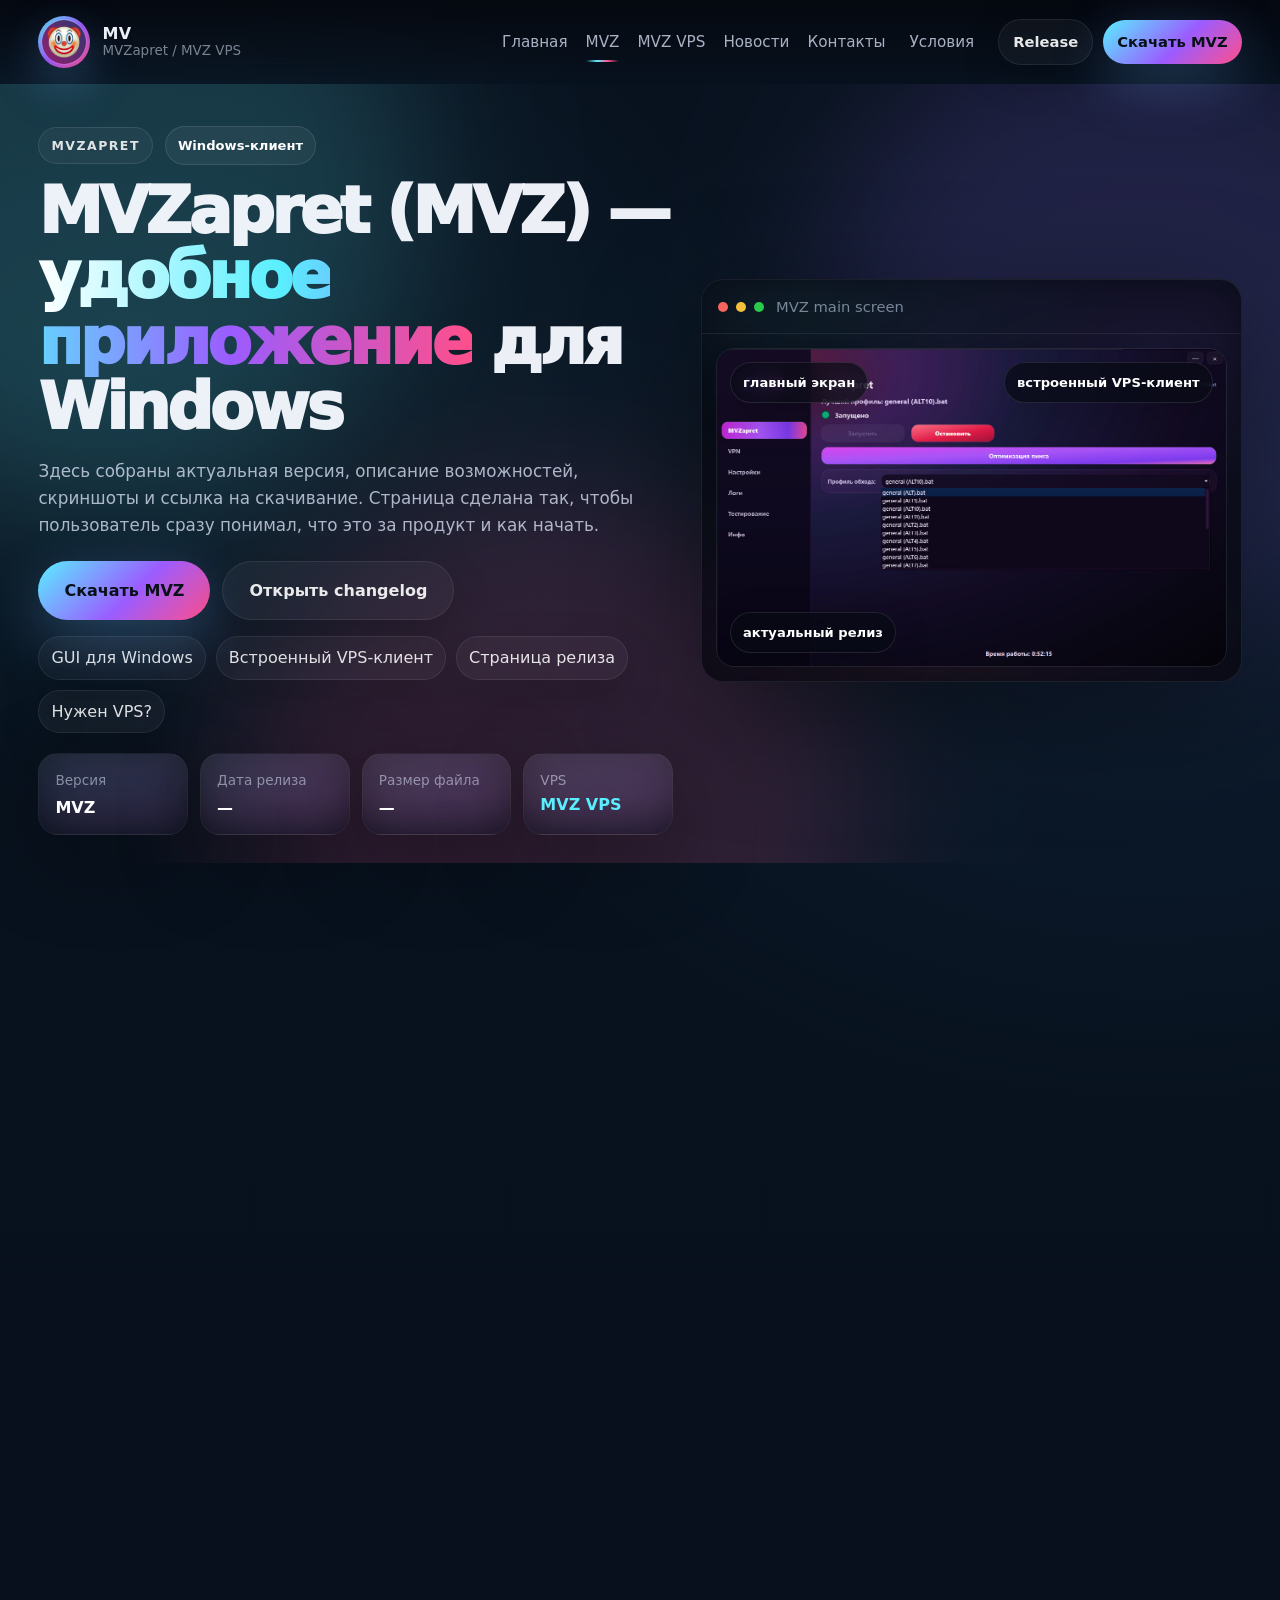
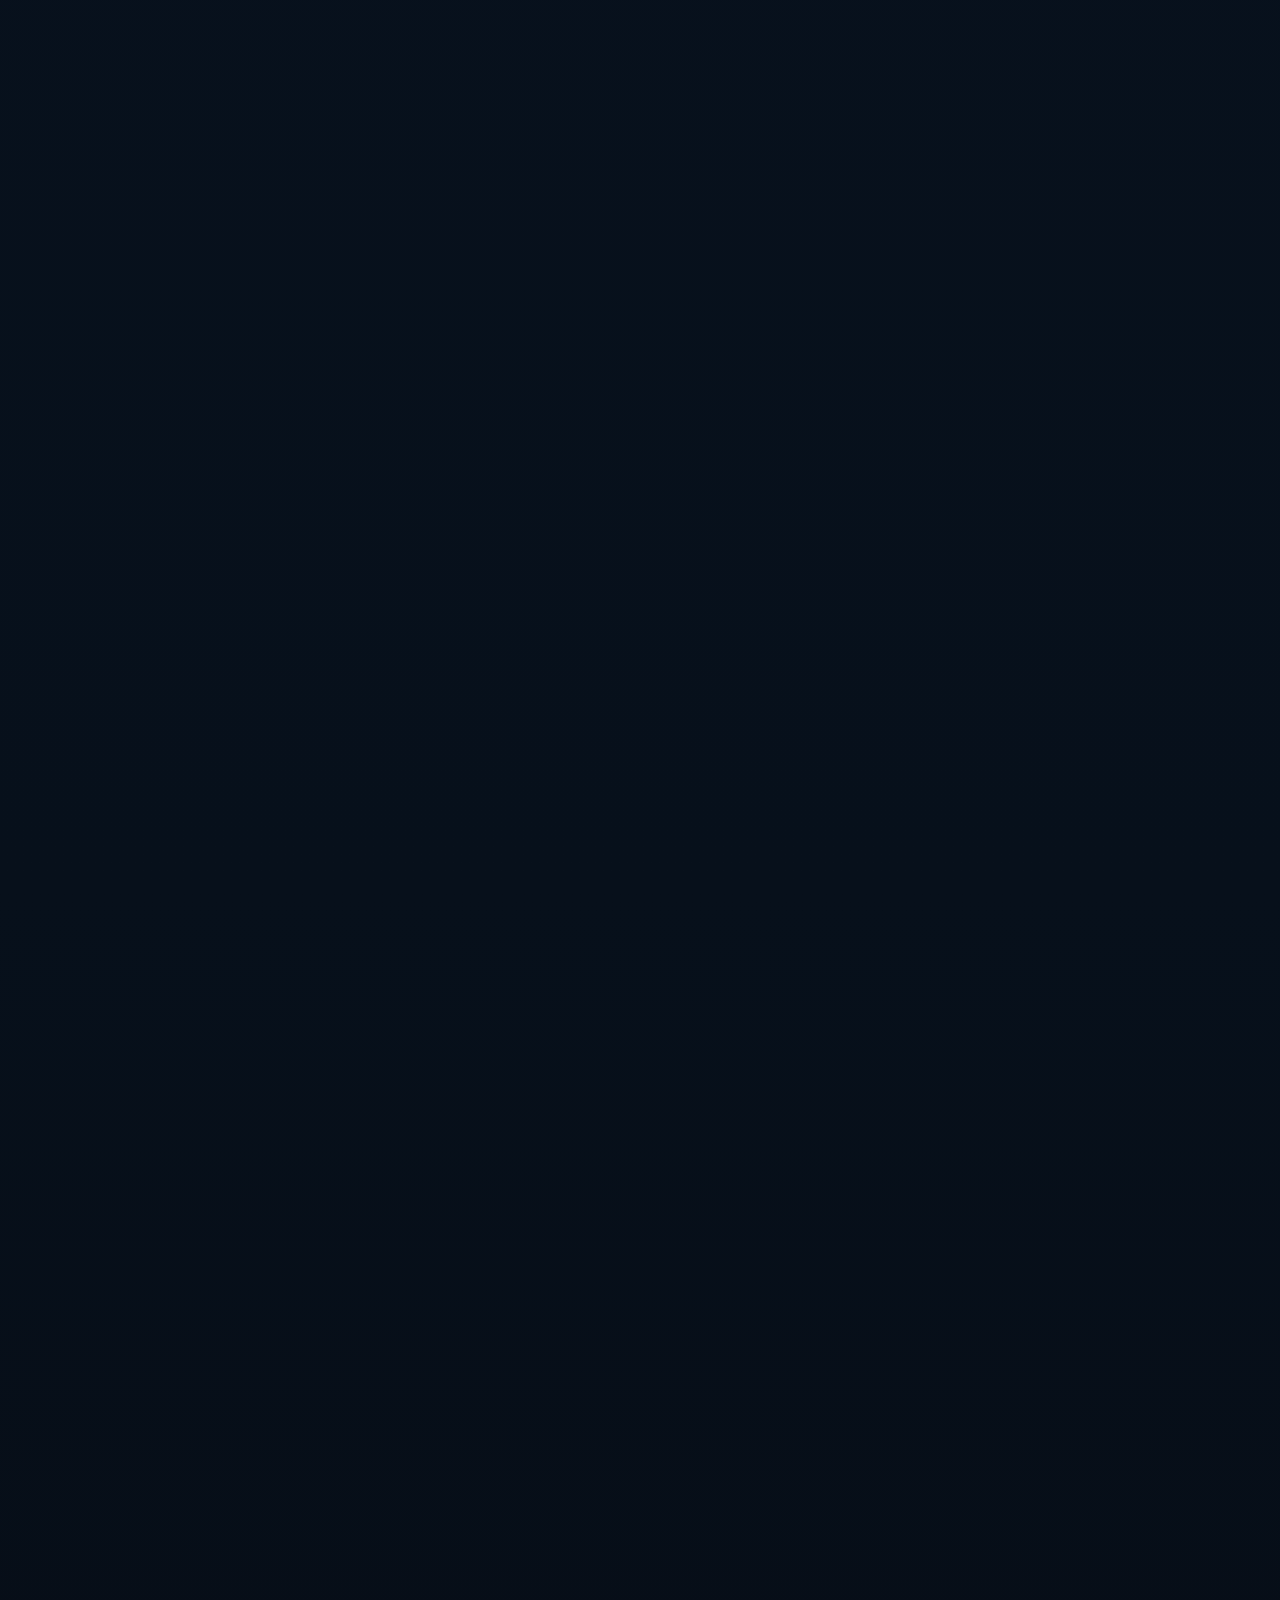
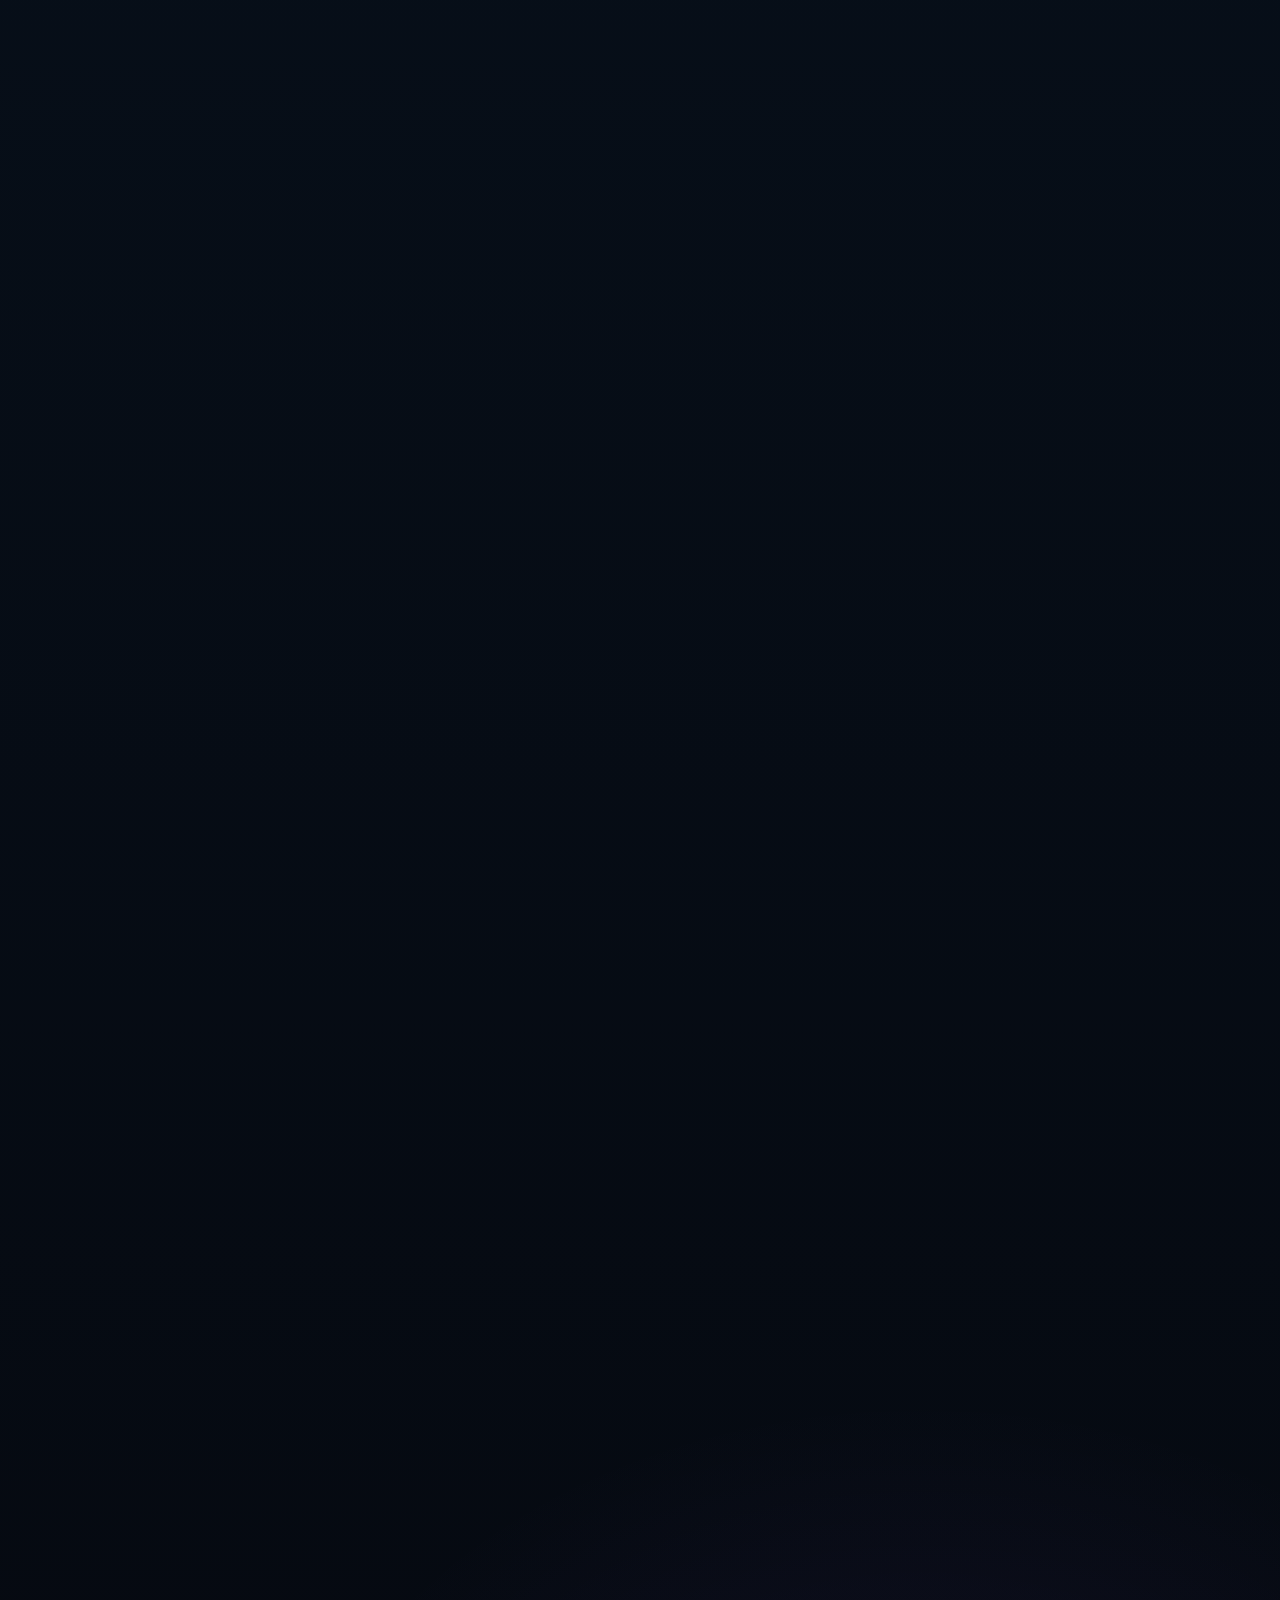
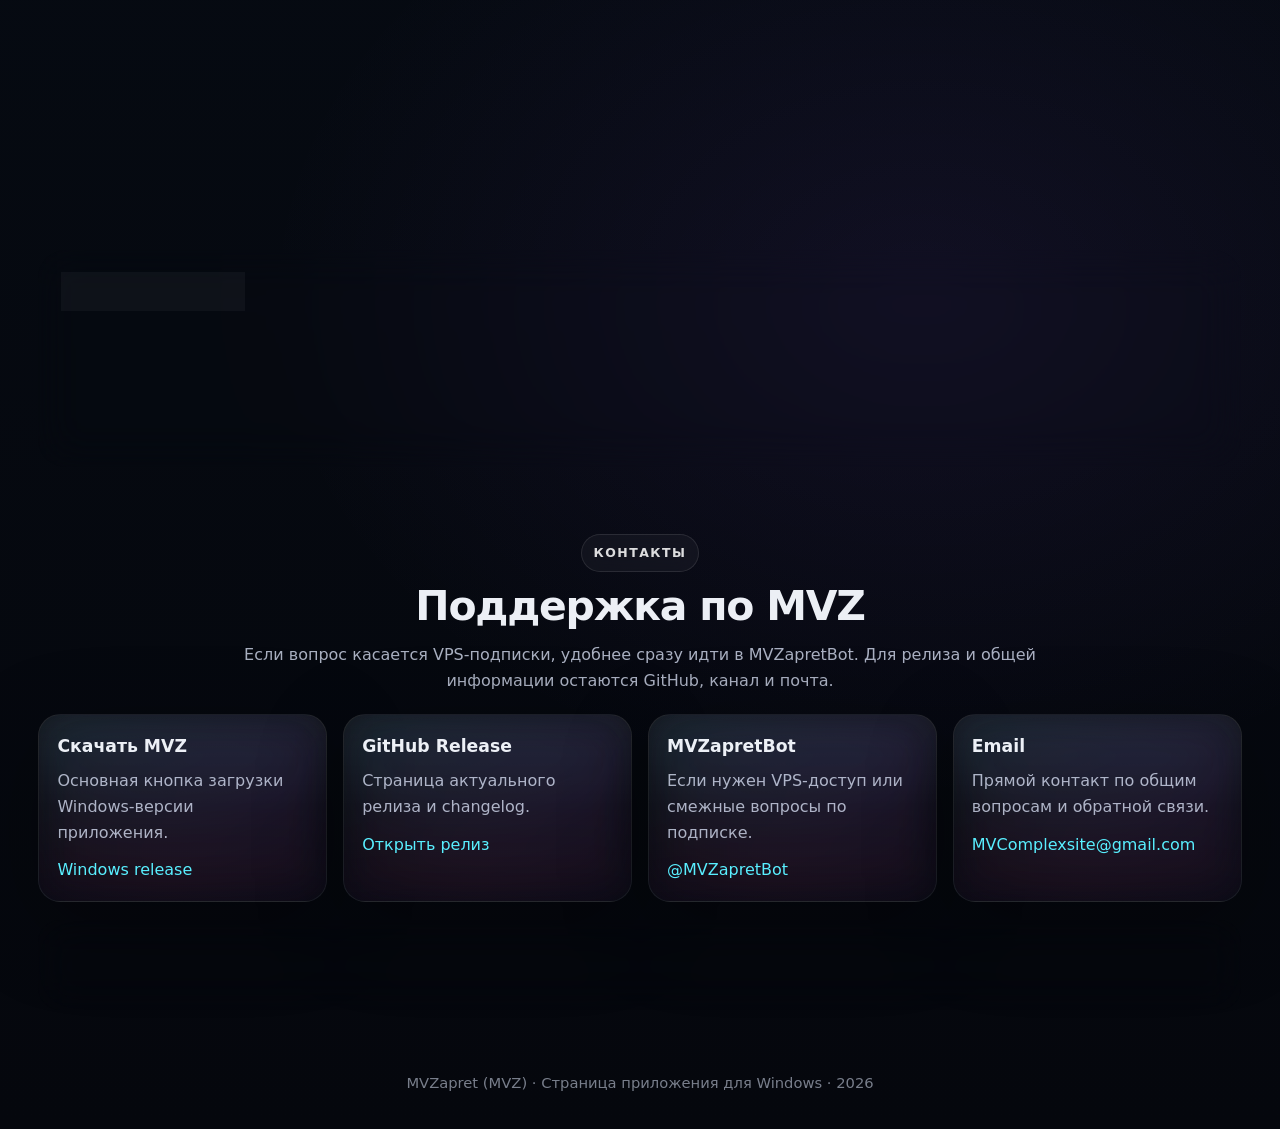
==== commit 81057f03: "Update mvz.html" ====
--- a/mvz.html
+++ b/mvz.html
@@ -221,7 +221,7 @@
               <div class="kpi-v" id="release-size">—</div>
             </div>
             <div class="kpi-card">
-              <div class="kpi-k">VPN</div>
+              <div class="kpi-k">VPS</div>
               <a class="kpi-v link" href="vpn.html">MVZ VPS</a>
             </div>
           </div>
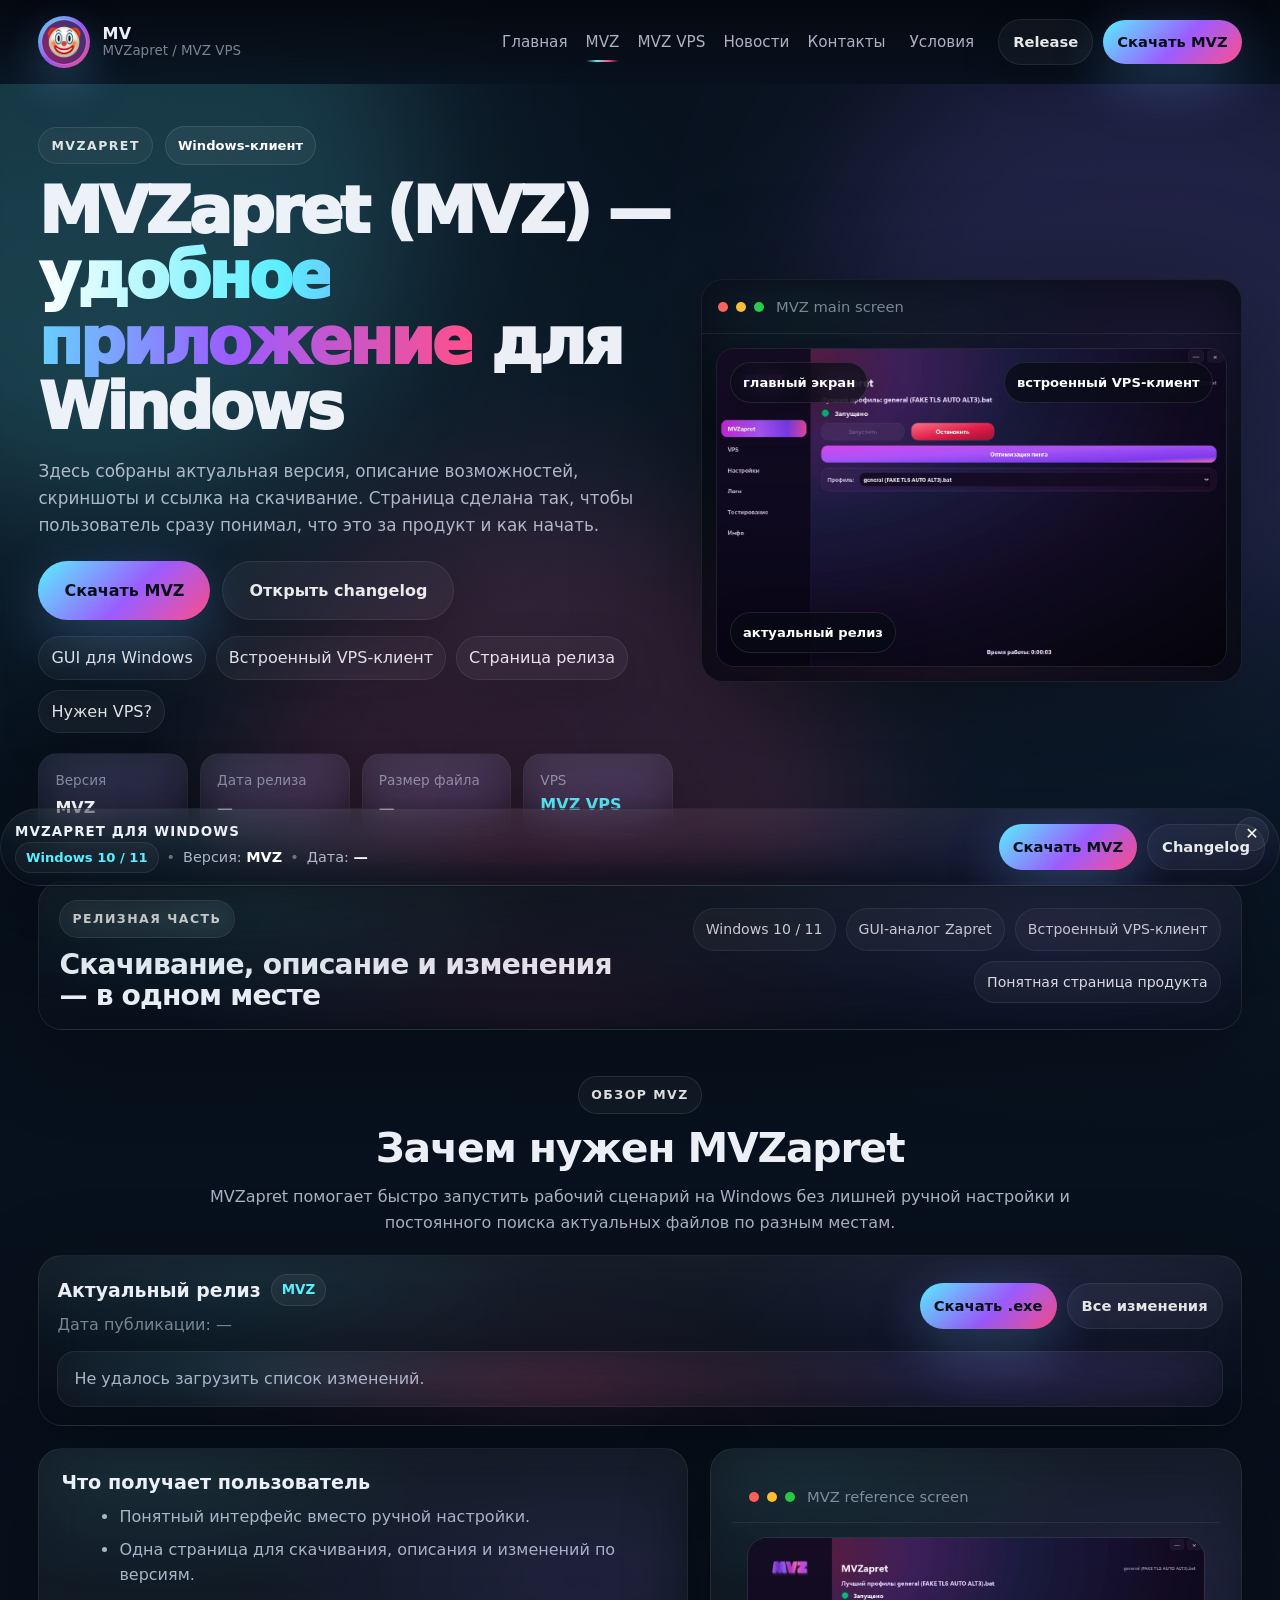
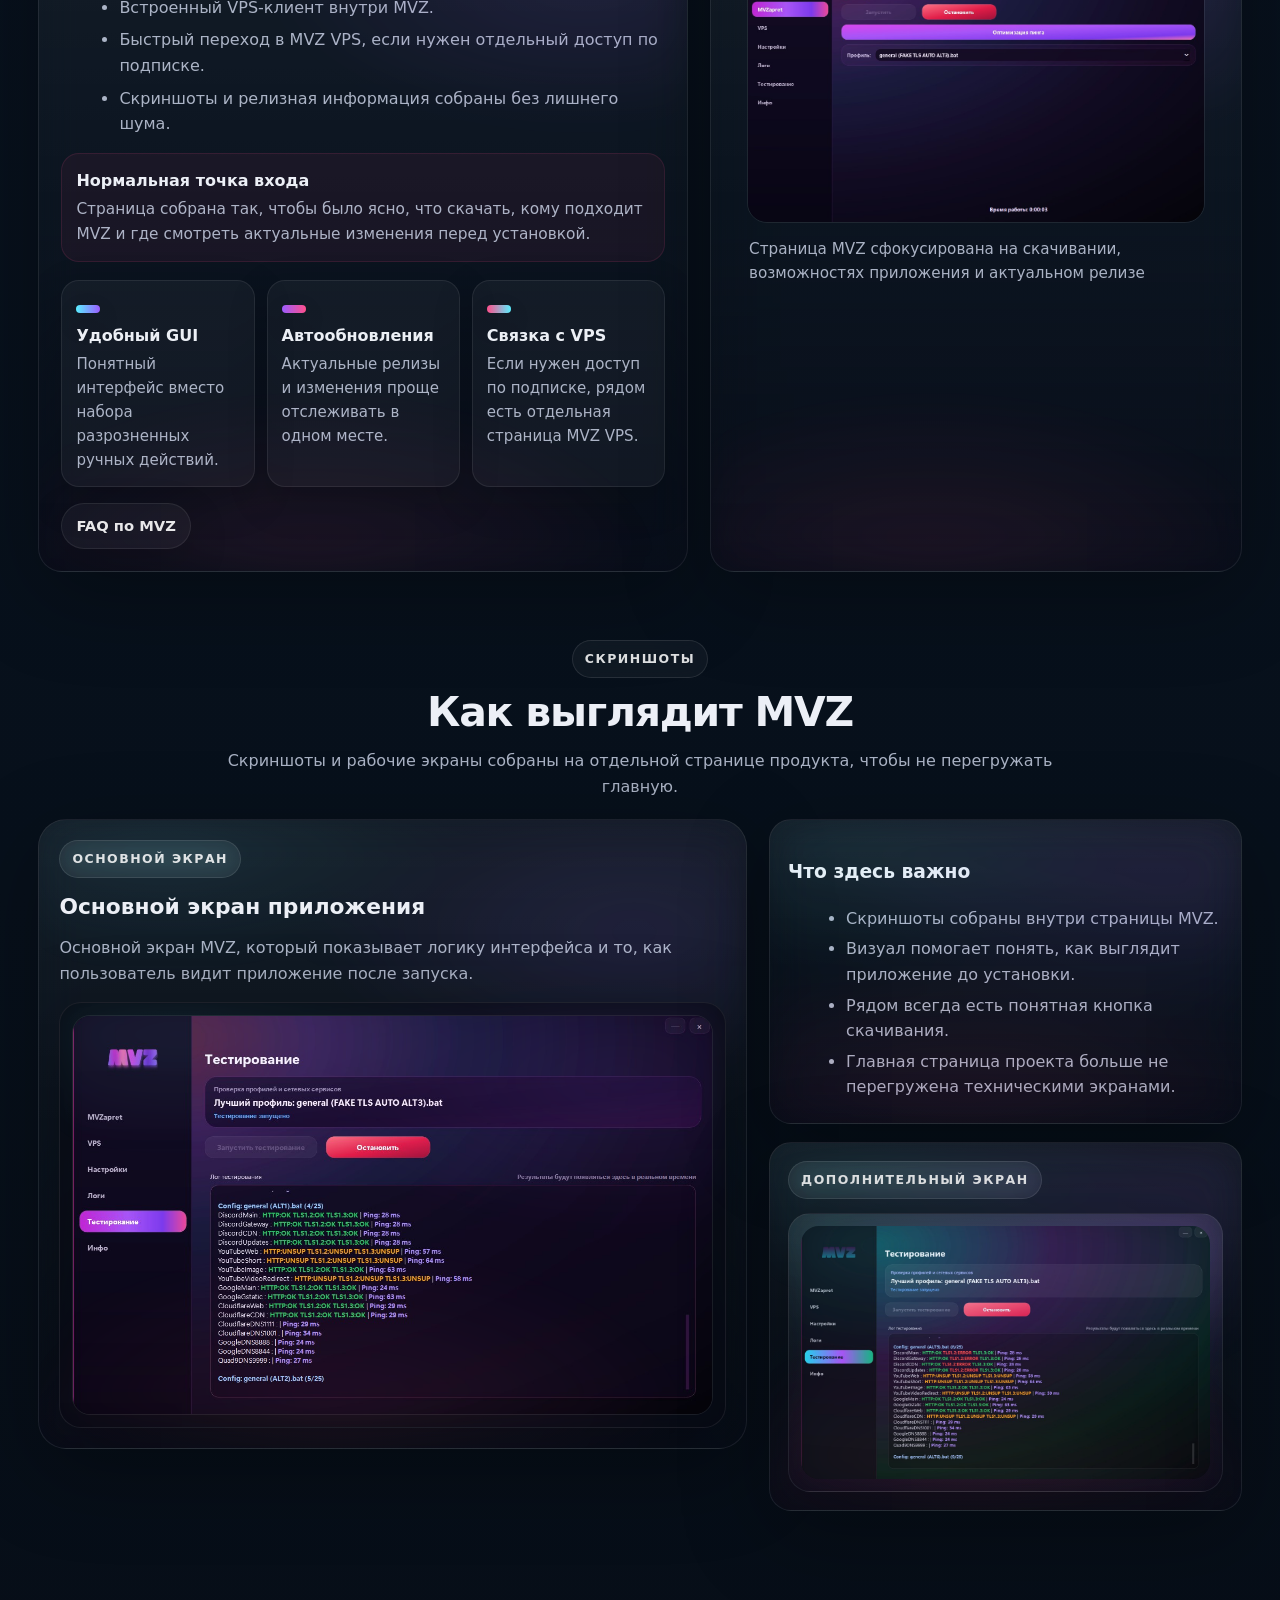
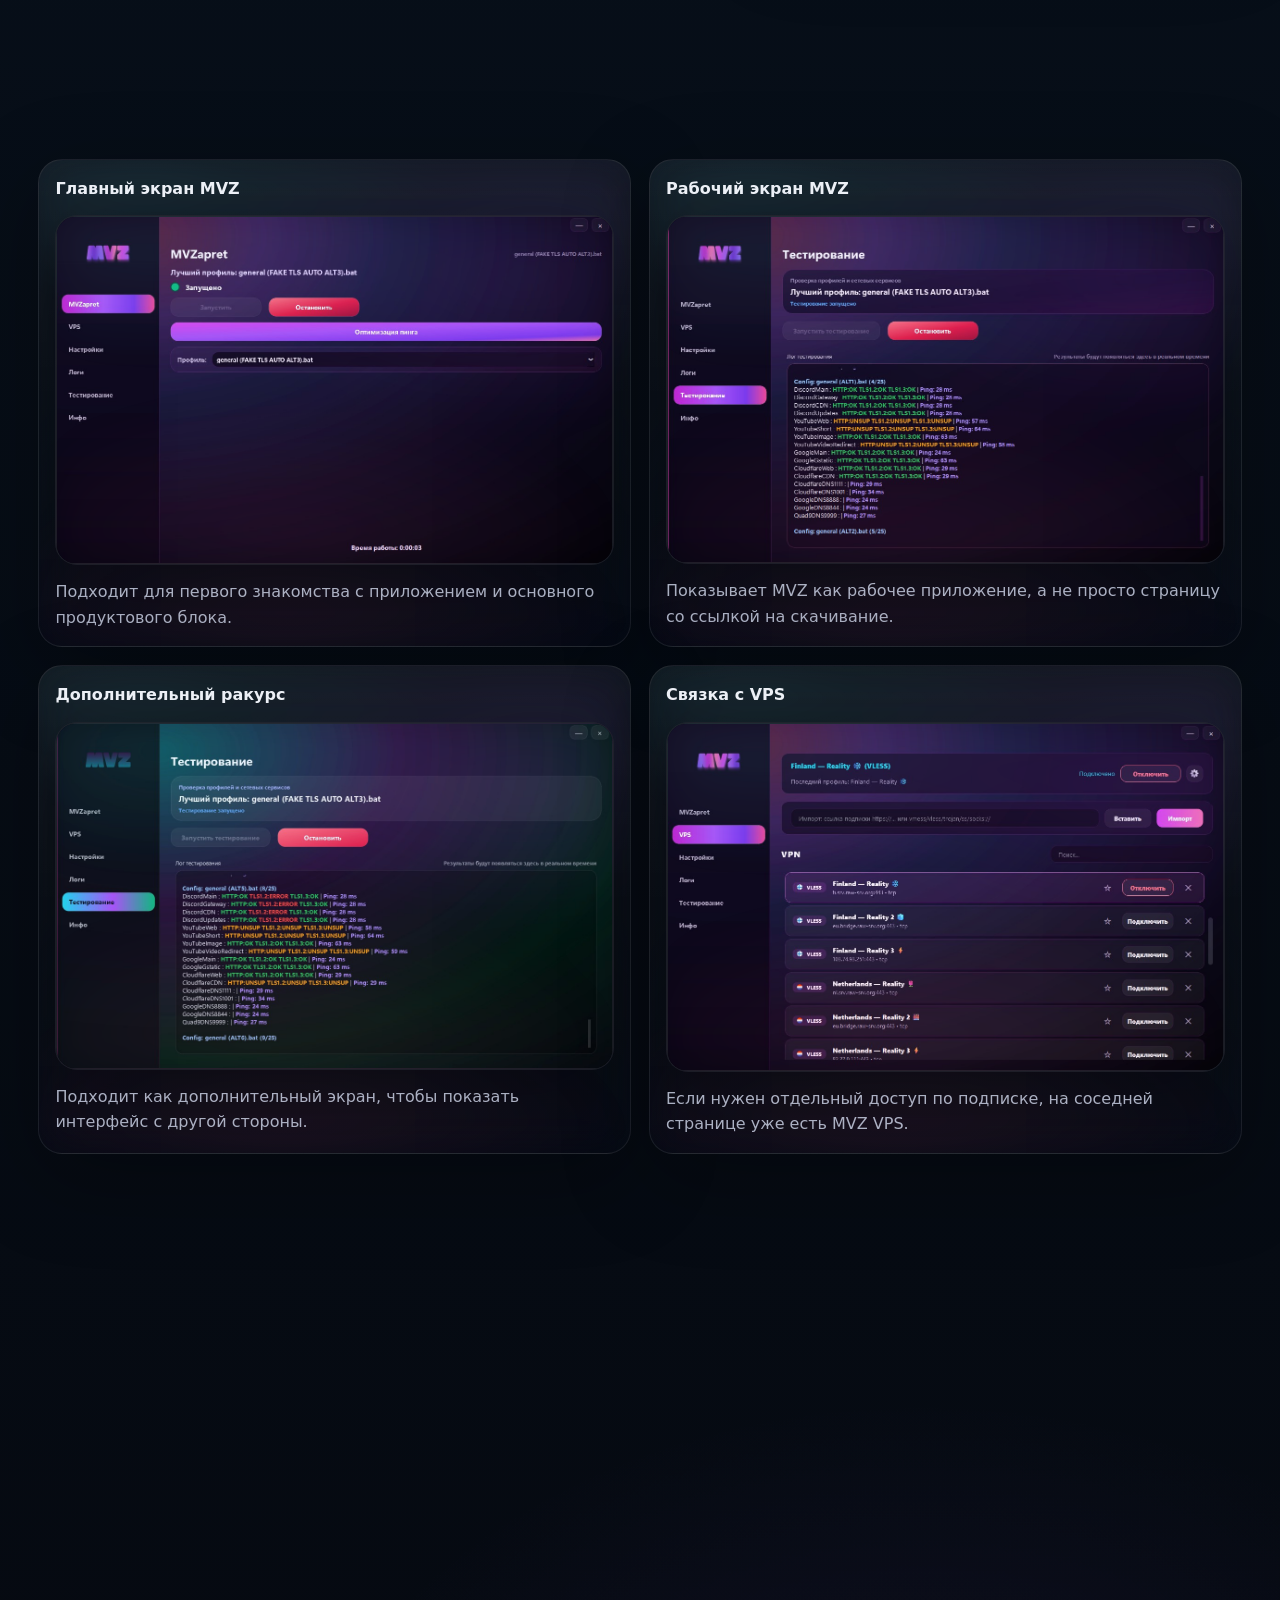
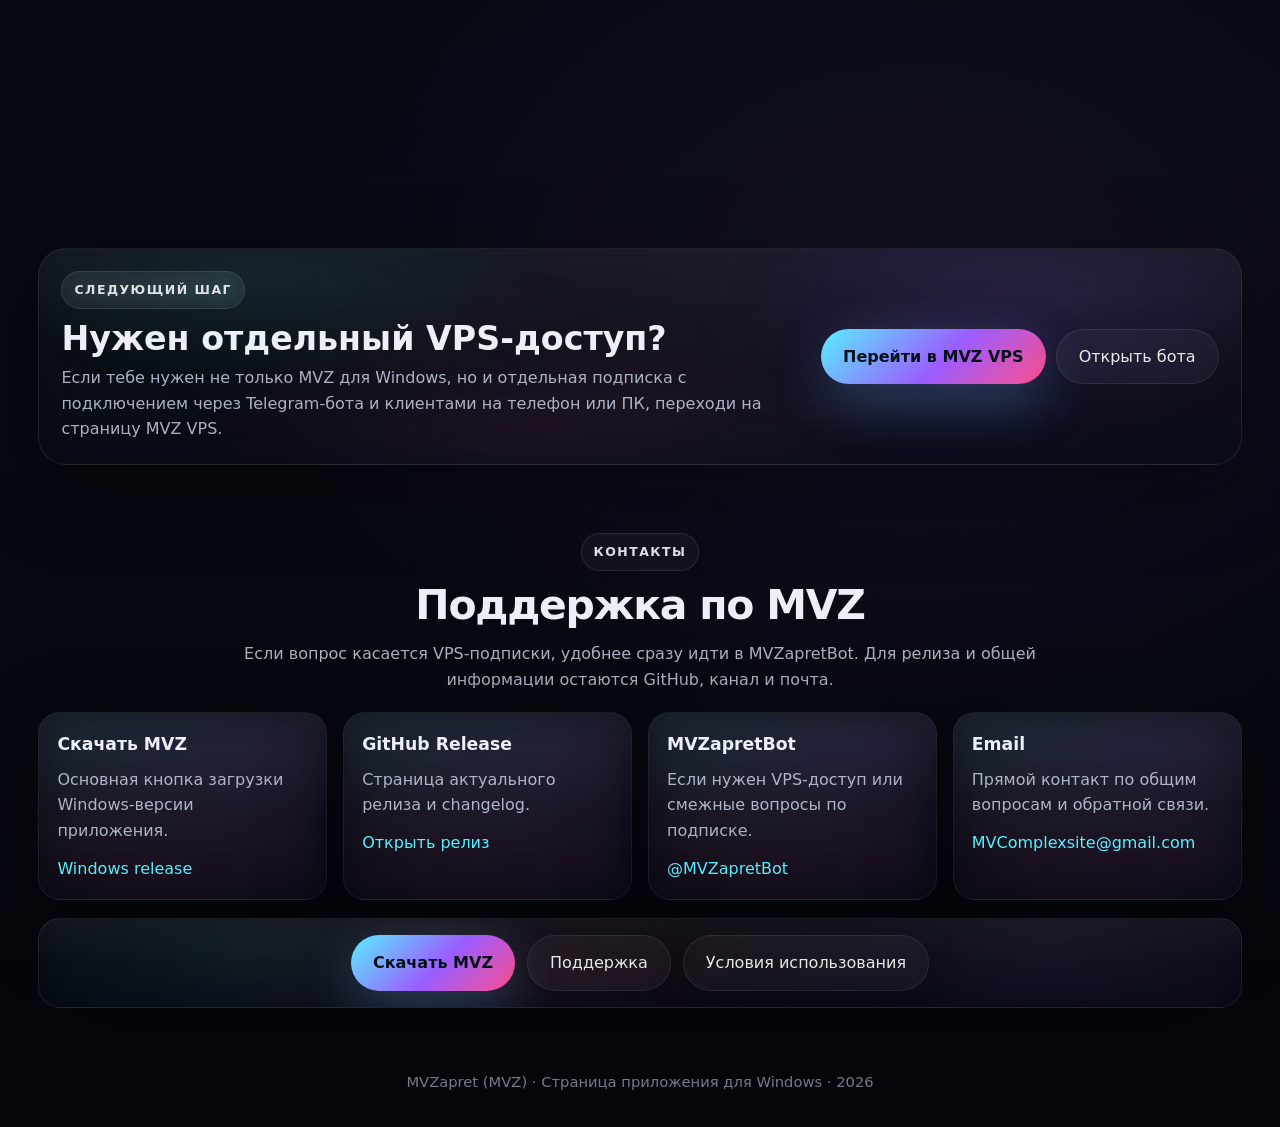
==== commit 3ecb6309: "Update mvz.html" ====
--- a/mvz.html
+++ b/mvz.html
@@ -348,7 +348,7 @@
               <div class="feature">
                 <div class="feature-ico" aria-hidden="true"><span class="ico pink"></span></div>
                 <div class="feature-t">Связка с VPS</div>
-                <div class="feature-d">Если нужен доступ по подписке, рядом есть отдельная страница MVZ VPN.</div>
+                <div class="feature-d">Если нужен доступ по подписке, рядом есть отдельная страница MVZ VPS.</div>
               </div>
             </div>
 
